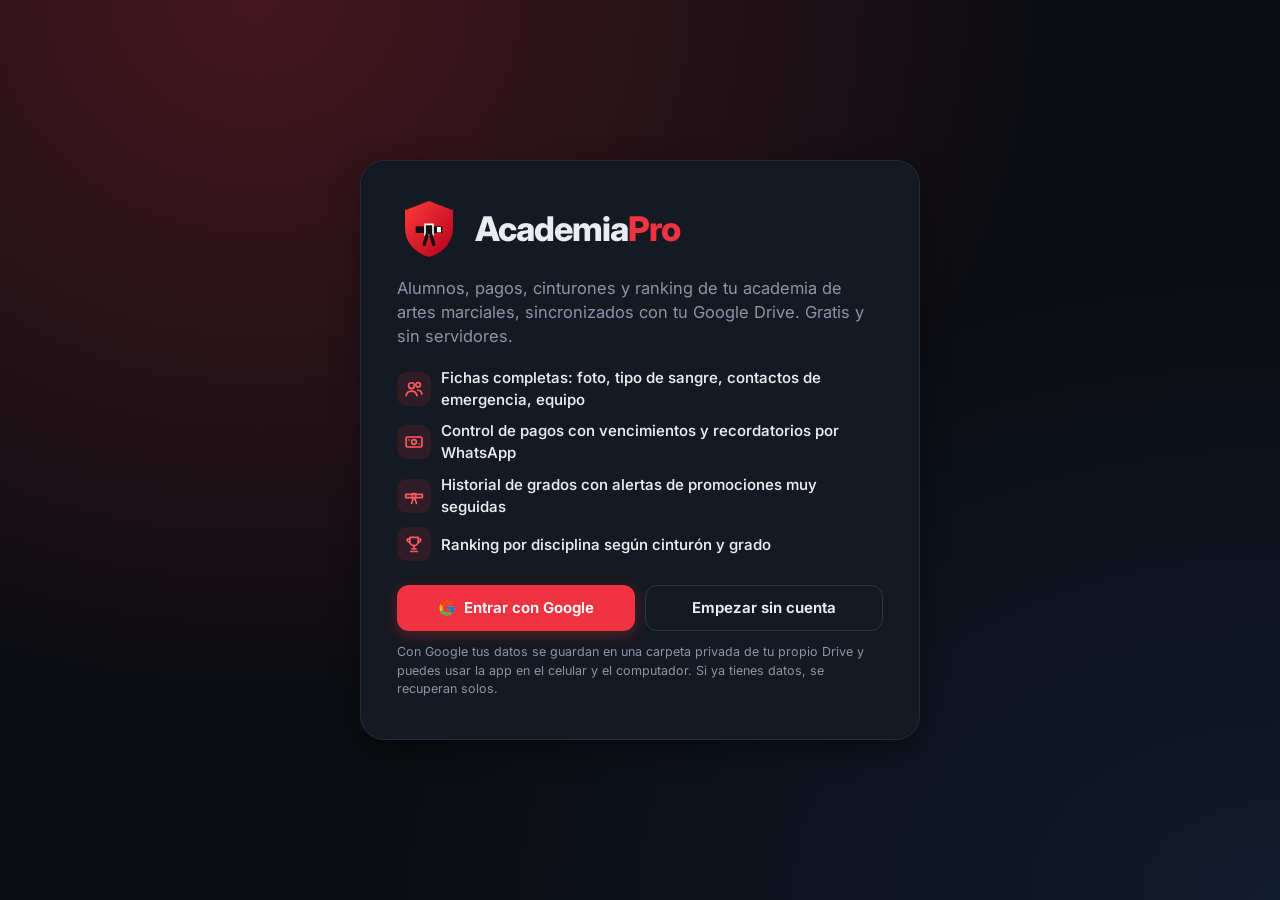
==== index.html @ 6ca46c36 "AcademiaPro: webapp de gestión para academias de MMA Alumnos, sedes, disciplinas con sistemas de gra" ====
<!doctype html>
<html lang="es" data-theme="dark">
<head>
<meta charset="utf-8">
<meta name="viewport" content="width=device-width, initial-scale=1, viewport-fit=cover">
<title>AcademiaPro · Gestión de academias de artes marciales</title>
<meta name="description" content="Alumnos, pagos, cinturones, asistencia y ranking para academias de MMA, BJJ, Muay Thai y artes marciales. Gratis, sincronizado con tu Google Drive.">
<meta name="theme-color" content="#0b0d12">
<link rel="manifest" href="manifest.webmanifest">
<link rel="icon" href="icons/icon.svg" type="image/svg+xml">
<link rel="apple-touch-icon" href="icons/icon-180.png">
<meta name="apple-mobile-web-app-capable" content="yes">
<meta name="apple-mobile-web-app-status-bar-style" content="black-translucent">
<link rel="preconnect" href="https://fonts.googleapis.com">
<link rel="preconnect" href="https://fonts.gstatic.com" crossorigin>
<link href="https://fonts.googleapis.com/css2?family=Inter:wght@400;500;600;700;800&display=swap" rel="stylesheet">
<link rel="stylesheet" href="css/app.css?v=1">
</head>
<body>
<div class="boot"><div class="boot-spin"></div></div>
<noscript>Esta app necesita JavaScript.</noscript>
<script type="module" src="js/app.js?v=1"></script>
</body>
</html>
---- css/app.css ----
/* AcademiaPro — estilos */
:root{
  --bg:#0b0d12; --bg2:#10131a; --surface:#151922; --surface2:#1b2030; --line:#252c3b; --line2:#313a4d;
  --text:#e9ecf2; --muted:#8b95a8; --accent:#ef3340; --accent2:#ff5a5f; --accent-bg:rgba(239,51,64,.12);
  --ok:#22c55e; --ok-bg:rgba(34,197,94,.13); --warn:#f59e0b; --warn-bg:rgba(245,158,11,.14); --err:#ef4444; --err-bg:rgba(239,68,68,.14);
  --info:#3b82f6; --info-bg:rgba(59,130,246,.14);
  --r:14px; --r2:10px; --shadow:0 10px 30px rgba(0,0,0,.35); --side:248px;
  --font:"Inter",system-ui,-apple-system,"Segoe UI",Roboto,sans-serif;
  color-scheme:dark;
}
[data-theme=light]{
  --bg:#f4f5f8; --bg2:#eceef3; --surface:#ffffff; --surface2:#f6f7fa; --line:#e3e6ec; --line2:#d3d8e1;
  --text:#141821; --muted:#667085; --accent-bg:rgba(239,51,64,.09);
  --shadow:0 10px 30px rgba(20,24,33,.10);
  color-scheme:light;
}
*{box-sizing:border-box}
html{-webkit-text-size-adjust:100%}
body{margin:0;background:var(--bg);color:var(--text);font:15px/1.45 var(--font);-webkit-font-smoothing:antialiased;min-height:100vh}
a{color:inherit;text-decoration:none}
button,input,select,textarea{font:inherit;color:inherit}
button{cursor:pointer;background:none;border:0;padding:0}
h1,h2,h3,h4{margin:0;line-height:1.2;letter-spacing:-.01em}
h2{font-size:22px;font-weight:800} h3{font-size:16px;font-weight:700} h4{font-size:14px;font-weight:700}
p{margin:.4em 0}
code{font-size:12px;background:var(--surface2);padding:2px 6px;border-radius:6px}
.break{word-break:break-all}
.muted{color:var(--muted)} .small{font-size:12.5px} .block{display:block} .pre{white-space:pre-wrap}
.row{display:flex;align-items:center} .gap{gap:10px} .wrap{flex-wrap:wrap} .grow{flex:1}
.ok-t{color:var(--ok)} .warn-t{color:var(--warn)} .err-t{color:var(--err)}
.ic{width:20px;height:20px;flex:none;vertical-align:middle}
.ic.big{width:40px;height:40px;opacity:.6}
.ic.inline{width:15px;height:15px;vertical-align:-3px}
.ic.spin{animation:spin 1s linear infinite}
@keyframes spin{to{transform:rotate(360deg)}}
.only-m{display:none!important}
.dot{display:inline-block;width:9px;height:9px;border-radius:50%;margin-right:6px;flex:none;vertical-align:1px}
.dot.big{width:14px;height:14px}
.belt{display:block;flex:none;filter:drop-shadow(0 1px 1px rgba(0,0,0,.3))}

/* boot */
.boot{position:fixed;inset:0;display:grid;place-items:center}
.boot-spin{width:34px;height:34px;border:3px solid var(--line);border-top-color:var(--accent);border-radius:50%;animation:spin .8s linear infinite}

/* ---------- estructura ---------- */
.app{display:flex;min-height:100vh}
.side{position:fixed;inset:0 auto 0 0;width:var(--side);background:var(--bg2);border-right:1px solid var(--line);display:flex;flex-direction:column;padding:18px 12px;z-index:30}
.brand{display:flex;align-items:center;gap:10px;padding:4px 8px 18px}
.brand b{display:block;font-size:15px;line-height:1.2;max-width:160px;overflow:hidden;text-overflow:ellipsis;white-space:nowrap}
.nav{display:flex;flex-direction:column;gap:2px;flex:1;overflow:auto}
.nav a{display:flex;align-items:center;gap:12px;padding:10px 12px;border-radius:10px;color:var(--muted);font-weight:600;transition:.15s}
.nav a:hover{background:var(--surface);color:var(--text)}
.nav a.on{background:var(--accent-bg);color:var(--accent2)}
[data-theme=light] .nav a.on{color:var(--accent)}
.side-foot{padding-top:12px;border-top:1px solid var(--line)}
.acct{display:flex;align-items:center;gap:10px;min-width:0}
.acct img{width:34px;height:34px;border-radius:50%}
.acct div{min-width:0} .acct b,.acct span{display:block;overflow:hidden;text-overflow:ellipsis;white-space:nowrap}
.acct.big img{width:48px;height:48px} .acct.big{margin-bottom:10px}
.main-wrap{flex:1;margin-left:var(--side);min-width:0}
.top{position:sticky;top:0;z-index:20;display:flex;align-items:center;gap:12px;padding:14px 28px;background:color-mix(in srgb,var(--bg) 85%,transparent);backdrop-filter:blur(12px);border-bottom:1px solid var(--line)}
.top h1{font-size:20px;font-weight:800;flex:1}
.top-r{display:flex;align-items:center;gap:10px}
.sede-pick{display:flex;align-items:center;gap:6px;background:var(--surface);border:1px solid var(--line);border-radius:999px;padding:0 6px 0 12px;color:var(--muted)}
.sede-pick select{background:transparent;border:0;padding:8px 4px;font-weight:600;color:var(--text);max-width:170px;outline:none}
.sede-pick[hidden]{display:none}
.sync-chip{display:flex;align-items:center;gap:6px;padding:7px 12px;border-radius:999px;font-size:13px;font-weight:600;background:var(--surface);border:1px solid var(--line);color:var(--muted)}
.sync-chip .ic{width:16px;height:16px}
.sync-chip.ok{color:var(--ok)} .sync-chip.warn{color:var(--warn);border-color:color-mix(in srgb,var(--warn) 40%,transparent)} .sync-chip.err{color:var(--err)}
main{padding:24px 28px 100px;max-width:1280px;outline:none}
.bottom{display:none}
.scrim{display:none}

/* ---------- botones ---------- */
.btn{display:inline-flex;align-items:center;justify-content:center;gap:8px;padding:10px 16px;border-radius:10px;font-weight:650;font-size:14px;border:1px solid transparent;transition:.15s;white-space:nowrap;cursor:pointer;line-height:1.1}
.btn .ic{width:18px;height:18px}
.btn.primary{background:var(--accent);color:#fff;box-shadow:0 4px 14px rgba(239,51,64,.3)}
.btn.primary:hover{background:var(--accent2)}
.btn.primary.warn{background:var(--warn);box-shadow:none;color:#1a1300}
.btn.ghost{background:var(--surface);border-color:var(--line2)}
.btn.ghost:hover{border-color:var(--muted)}
.btn.ok{background:var(--ok-bg);color:var(--ok);border-color:color-mix(in srgb,var(--ok) 35%,transparent)}
.btn.danger{background:var(--err);color:#fff}
.btn.danger.ghost{background:transparent;color:var(--err);border-color:transparent}
.btn.small{padding:7px 11px;font-size:13px;border-radius:9px}
.btn.big{padding:13px 22px;font-size:15px;border-radius:12px}
.btn.block{display:flex;width:100%}
.btn.left{margin-right:auto}
.btn-link{color:var(--accent2);font-weight:600;font-size:13px}
[data-theme=light] .btn-link{color:var(--accent)}
.btn-link.danger{color:var(--err)}
.icon-btn{display:inline-grid;place-items:center;width:36px;height:36px;border-radius:10px;color:var(--muted);transition:.15s;flex:none}
.icon-btn:hover{background:var(--surface2);color:var(--text)}
.icon-btn.ok{color:var(--ok);background:var(--ok-bg)}
.icon-btn.ok:hover{background:var(--ok);color:#fff}
.icon-btn.wa{color:#25d366;background:rgba(37,211,102,.12)}
.icon-btn.ghost-sp{visibility:hidden}
.paycheck{width:38px;height:38px;border-radius:50%;border:2px solid var(--line2);display:grid;place-items:center;color:var(--line2);transition:.15s;flex:none}
.paycheck:hover{border-color:var(--ok);color:var(--ok)}
.paycheck.on{background:var(--ok);border-color:var(--ok);color:#fff}
.fab{position:fixed;right:24px;bottom:24px;width:56px;height:56px;border-radius:18px;background:var(--accent);color:#fff;display:grid;place-items:center;box-shadow:0 10px 26px rgba(239,51,64,.45);z-index:25}
.fab .ic{width:26px;height:26px}

/* ---------- tarjetas y listas ---------- */
.card{background:var(--surface);border:1px solid var(--line);border-radius:var(--r);padding:18px;margin-bottom:16px}
.card.flush{padding:6px}
.card-h{display:flex;align-items:center;justify-content:space-between;gap:10px;margin-bottom:12px}
.card-h h3{display:flex;align-items:center;gap:8px}
.card-h h3 .ic{color:var(--accent2)}
.warn-card{border-color:color-mix(in srgb,var(--warn) 40%,var(--line))}
.warn-card .card-h h3 .ic{color:var(--warn)}
.count-b{font-size:12px;background:var(--surface2);border:1px solid var(--line);padding:1px 8px;border-radius:999px;color:var(--muted);font-weight:700}
.grid2{display:grid;grid-template-columns:repeat(2,minmax(0,1fr));gap:16px;align-items:start}
.grid2 .card{margin:0}
.list{display:flex;flex-direction:column}
.li{display:flex;align-items:center;gap:12px;padding:10px;border-radius:10px;transition:.12s;text-align:left;width:100%;cursor:pointer}
.li:hover{background:var(--surface2)}
.li + .li{border-top:1px solid var(--line)}
.li:hover + .li,.li:hover{border-top-color:transparent}
.li-link{display:flex;align-items:center;gap:12px;flex:1;min-width:0}
.li-main{flex:1;min-width:0;display:flex;flex-direction:column;gap:2px}
.li-main b{font-weight:650;overflow:hidden;text-overflow:ellipsis;white-space:nowrap}
.li-main .muted{overflow:hidden;text-overflow:ellipsis;white-space:nowrap}
.li-act{display:flex;align-items:center;gap:6px}
.li-ic{width:36px;height:36px;border-radius:10px;background:var(--surface2);display:grid;place-items:center;color:var(--muted);flex:none}
.li-belts{display:flex;gap:6px;flex-wrap:wrap;max-width:260px}
.amount{font-variant-numeric:tabular-nums}
.grp{display:flex;align-items:center;gap:8px;margin:16px 4px 6px;font-size:12px;text-transform:uppercase;letter-spacing:.06em;color:var(--muted)}
.grp span{background:var(--surface2);border-radius:999px;padding:0 8px}
.grp.err{color:var(--err)} .grp.warn{color:var(--warn)} .grp.ok{color:var(--ok)}
.empty{text-align:center;padding:34px 16px;color:var(--muted)}
.empty h3{color:var(--text);margin:10px 0 4px}
.empty .btn{margin-top:12px}
.tag{display:inline-flex;align-items:center;gap:5px;font-size:12px;font-weight:600;padding:4px 9px;border-radius:999px;background:var(--surface2);border:1px solid var(--line);color:var(--muted)}
.tag .ic{width:14px;height:14px}
.tag.blood,.blood{color:#ff6b6b}
.blood{display:inline-flex;align-items:center;gap:3px;font-weight:700;font-size:12.5px}
.blood .ic{width:14px;height:14px}
.pill{display:inline-flex;align-items:center;font-size:12px;font-weight:700;padding:3px 9px;border-radius:999px;white-space:nowrap}
.pill.aldia{background:var(--ok-bg);color:var(--ok)}
.pill.pronto{background:var(--warn-bg);color:var(--warn)}
.pill.vencido{background:var(--err-bg);color:var(--err)}
.pill.beca,.pill.clase{background:var(--info-bg);color:var(--info)}
.pill.inactivo,.pill.congelado{background:var(--surface2);color:var(--muted)}

/* KPIs */
.kpis{display:grid;grid-template-columns:repeat(4,minmax(0,1fr));gap:14px;margin-bottom:16px}
.kpis.three{grid-template-columns:repeat(3,minmax(0,1fr))}
.kpi{display:flex;align-items:center;gap:14px;background:var(--surface);border:1px solid var(--line);border-radius:var(--r);padding:16px;transition:.15s;min-width:0}
a.kpi:hover{border-color:var(--line2);transform:translateY(-1px)}
.kpi b{display:block;font-size:22px;font-weight:800;letter-spacing:-.02em;white-space:nowrap;overflow:hidden;text-overflow:ellipsis}
.kpi span{font-size:12.5px;color:var(--muted)}
.kpi div{min-width:0}
.kpi-ic{width:44px;height:44px;border-radius:12px;display:grid;place-items:center;flex:none}
.kpi-ic.c1{background:var(--info-bg);color:var(--info)} .kpi-ic.c2{background:var(--ok-bg);color:var(--ok)}
.kpi-ic.c3{background:var(--err-bg);color:var(--err)} .kpi-ic.c4{background:var(--warn-bg);color:var(--warn)}

/* gráficos */
.bars{display:flex;align-items:flex-end;gap:10px;height:190px;padding-top:18px}
.bar-col{flex:1;display:flex;flex-direction:column;align-items:center;justify-content:flex-end;height:100%;gap:6px;min-width:0}
.bar{width:100%;max-width:46px;border-radius:8px 8px 3px 3px;background:linear-gradient(180deg,var(--accent2),var(--accent));min-height:3px;transition:height .5s}
.bar-v{font-size:10.5px;color:var(--muted);white-space:nowrap;overflow:hidden;max-width:100%}
.bar-l{font-size:12px;color:var(--muted)}
.dist{margin-bottom:12px}
.dist-h{display:flex;justify-content:space-between;font-weight:600;font-size:13.5px;margin-bottom:6px}
.dist-bar{display:flex;height:14px;border-radius:7px;overflow:hidden;gap:2px;background:var(--surface2)}
.dist-bar span{min-width:6px}
.dist-bar .none{flex:1}
.opps{display:grid;grid-template-columns:repeat(2,1fr);gap:10px}
.opp{background:var(--surface2);border:1px solid var(--line);border-radius:12px;padding:12px;transition:.15s}
.opp:hover{border-color:var(--accent)}
.opp b{display:block;font-size:22px;font-weight:800}
.opp span{font-size:12.5px;color:var(--muted)}
.hero{padding:34px}
.hero .row{margin-top:18px}

/* filtros */
.toolbar{display:flex;gap:10px;align-items:center;margin-bottom:12px}
.search{flex:1;display:flex;align-items:center;gap:8px;background:var(--surface);border:1px solid var(--line);border-radius:12px;padding:0 12px;color:var(--muted);min-width:0}
.card .search{background:var(--surface2)}
.search input{flex:1;background:none;border:0;padding:11px 0;outline:none;color:var(--text);min-width:0}
.search:focus-within{border-color:var(--accent)}
.filters{display:flex;flex-wrap:wrap;gap:8px;align-items:center;margin-bottom:12px}
.filters select,.att-bar select,.month-nav input{background:var(--surface);border:1px solid var(--line);border-radius:10px;padding:8px 10px;font-size:13.5px;font-weight:600;outline:none}
.count{margin:0 0 10px}
.seg{display:inline-flex;background:var(--surface);border:1px solid var(--line);border-radius:11px;padding:3px;gap:2px;flex-wrap:wrap}
.seg label{position:relative}
.seg input{position:absolute;opacity:0;pointer-events:none}
.seg span{display:inline-flex;align-items:center;gap:6px;padding:7px 12px;border-radius:8px;font-weight:600;font-size:13.5px;color:var(--muted);cursor:pointer}
.seg.small span{padding:6px 10px;font-size:13px}
.seg span i{font-style:normal;font-size:11px;opacity:.7}
.seg input:checked + span{background:var(--surface2);color:var(--text);box-shadow:0 1px 3px rgba(0,0,0,.2)}
.seg.icons span{padding:6px 8px}
.seg.icons .ic{width:17px;height:17px}
.chips{display:flex;flex-wrap:wrap;gap:6px}
.chip{position:relative;--dc:var(--accent)}
.chip input{position:absolute;opacity:0;pointer-events:none}
.chip span{display:inline-flex;align-items:center;gap:6px;padding:7px 13px;border-radius:999px;border:1px solid var(--line2);font-weight:600;font-size:13.5px;cursor:pointer;color:var(--muted);transition:.12s;background:var(--surface)}
.chip span i{font-style:normal;font-size:11.5px;opacity:.75}
.chip input:checked + span,.chip.on span{border-color:var(--dc);color:var(--text);background:color-mix(in srgb,var(--dc) 18%,var(--surface))}
.chip input:focus-visible + span{outline:2px solid var(--dc);outline-offset:2px}
.tabs{display:flex;gap:4px;margin-bottom:12px;overflow-x:auto;scrollbar-width:none}
.tab{display:flex;align-items:center;gap:7px;padding:9px 14px;border-radius:10px;font-weight:650;color:var(--muted);white-space:nowrap}
.tab .ic{width:17px;height:17px}
.tab.on{background:var(--surface);color:var(--text);box-shadow:inset 0 -2px 0 var(--accent)}
.month-nav{display:flex;align-items:center;gap:8px;margin-bottom:12px}
.month-nav b{min-width:120px;text-align:center;text-transform:capitalize}
.methods{display:flex;flex-wrap:wrap;gap:6px;margin-bottom:10px}

/* alumnos */
.st-grid{display:grid;grid-template-columns:repeat(auto-fill,minmax(200px,1fr));gap:14px}
.st-card{position:relative;display:flex;flex-direction:column;align-items:center;text-align:center;gap:6px;background:var(--surface);border:1px solid var(--line);border-radius:var(--r);padding:20px 14px 14px;transition:.15s}
.st-card:hover{border-color:var(--line2);transform:translateY(-2px);box-shadow:var(--shadow)}
.st-name{font-weight:700;font-size:15px;margin-top:4px;line-height:1.25}
.st-belts{display:flex;flex-direction:column;gap:5px;align-items:center;min-height:16px;margin:4px 0}
.st-foot{display:flex;gap:8px;align-items:center;justify-content:center;flex-wrap:wrap;margin-top:auto}
.st-pay{position:absolute;top:10px;right:10px}
.mini-belt{display:inline-flex;align-items:center}
.avatar{--s:40px;width:var(--s);height:var(--s);border-radius:50%;flex:none;display:grid;place-items:center;overflow:hidden;background:var(--c);color:#fff;font-weight:800;font-size:calc(var(--s)*.38);box-shadow:0 0 0 2px var(--surface),0 0 0 3px var(--line2)}
.avatar img{width:100%;height:100%;object-fit:cover}

/* perfil */
.back{display:inline-flex;align-items:center;gap:4px;color:var(--muted);font-weight:600;margin-bottom:12px}
.back:hover{color:var(--text)}
.profile{display:flex;gap:22px;align-items:center;flex-wrap:wrap;background:linear-gradient(135deg,color-mix(in srgb,var(--accent) 14%,var(--surface)),var(--surface) 55%)}
.pf-photo .avatar{box-shadow:0 0 0 4px var(--surface),0 0 0 6px var(--accent)}
.pf-main{flex:1;min-width:220px}
.pf-main h2{font-size:26px}
.pf-tags{display:flex;flex-wrap:wrap;gap:6px;margin:10px 0}
.pf-belts{display:flex;gap:14px;flex-wrap:wrap}
.pf-belt{display:flex;flex-direction:column;gap:4px}
.pf-belt small{color:var(--muted);font-size:11.5px}
.pf-act{display:flex;gap:8px;flex-wrap:wrap}
.disc-block + .disc-block{margin-top:22px;padding-top:22px;border-top:1px solid var(--line)}
.disc-h{display:flex;align-items:center;gap:6px;margin-bottom:14px}
.disc-h b{flex:1;font-size:16px}
.cur-rank{display:flex;gap:18px;align-items:center;flex-wrap:wrap;margin-bottom:14px}
.cur-txt{display:flex;flex-direction:column;gap:3px}
.cur-txt b{font-size:17px}
.next{background:var(--surface2);border:1px solid var(--line);border-radius:12px;padding:12px 14px;margin-bottom:14px}
.next.ready{border-color:color-mix(in srgb,var(--ok) 50%,transparent);background:var(--ok-bg)}
.next-h{display:flex;justify-content:space-between;gap:10px;flex-wrap:wrap;margin-bottom:8px}
.next.ready .next-h .small{color:var(--ok);font-weight:700}
.progress{height:8px;border-radius:4px;background:var(--line);overflow:hidden;margin-bottom:6px}
.progress span{display:block;height:100%;background:linear-gradient(90deg,var(--warn),var(--ok));border-radius:4px}
.progress.thin{height:4px;margin:5px 0 0;max-width:220px}
.timeline{list-style:none;margin:0;padding:0 0 0 8px;border-left:2px solid var(--line)}
.timeline li{position:relative;display:flex;align-items:center;gap:12px;padding:8px 0 8px 16px}
.timeline li::before{content:"";position:absolute;left:-7px;top:50%;width:12px;height:12px;margin-top:-6px;border-radius:50%;background:var(--surface);border:2px solid var(--line2)}
.timeline li:first-child::before{background:var(--accent);border-color:var(--accent)}
.timeline li.fast::before{background:var(--warn);border-color:var(--warn)}
.timeline li > div{flex:1}
.tl-belt{width:64px;flex:none}
.pay-status{display:flex;justify-content:space-between;align-items:center;gap:10px;flex-wrap:wrap;padding:14px;border-radius:12px;background:var(--surface2);margin-bottom:6px}
.pay-status > div:first-child{display:flex;flex-direction:column;gap:4px;align-items:flex-start}
.pay-status.vencido{background:var(--err-bg)} .pay-status.pronto{background:var(--warn-bg)} .pay-status.aldia{background:var(--ok-bg)}
.gear-grid{display:grid;grid-template-columns:repeat(auto-fill,minmax(150px,1fr));gap:10px}
.gear-it{display:flex;flex-direction:column;gap:3px;padding:14px;border-radius:12px;border:1px solid var(--line);background:var(--surface2)}
.gear-it.has .ic{color:var(--ok)} .gear-it.no .ic{color:var(--err)} .gear-it.no{opacity:.85}
.info-grid{display:grid;grid-template-columns:repeat(2,minmax(0,1fr));gap:14px}
.card-in{background:var(--surface2);border:1px solid var(--line);border-radius:12px;padding:14px}
.card-in.wide{grid-column:1/-1}
.card-in h4{display:flex;align-items:center;gap:7px;margin-bottom:10px}
.card-in h4 .ic{width:17px;height:17px;color:var(--accent2)}
.card-in.emerg h4 .ic{color:var(--warn)}
.kv{display:flex;gap:10px;padding:5px 0;font-size:14px}
.kv .k{color:var(--muted);min-width:110px}
.kv .v{font-weight:600;word-break:break-word}
.blood-big{display:flex;align-items:center;gap:10px;margin-bottom:8px;color:#ff6b6b}
.blood-big .ic{width:30px;height:30px}
.blood-big span{font-size:30px;font-weight:800}
.blood-big small{color:var(--muted);font-size:12px}

/* pagos */
.pay-li{flex-wrap:nowrap}
.pay-li .pill{flex:none}

/* ranking */
.podium{background:radial-gradient(ellipse at top,color-mix(in srgb,var(--accent) 20%,var(--surface)),var(--surface) 70%);overflow:hidden}
.pod-title{display:flex;align-items:center;gap:8px;justify-content:center;margin-bottom:8px}
.pod-title .ic{color:#f5c542}
.pod-wrap{display:grid;grid-template-columns:1fr 1.15fr 1fr;align-items:end;gap:14px;max-width:640px;margin:0 auto}
.pod{display:flex;flex-direction:column;align-items:center;text-align:center;gap:6px;position:relative;padding-top:14px}
.pod b{font-size:14.5px;line-height:1.2}
.pod-medal{position:absolute;top:0;left:50%;transform:translateX(18px);z-index:2;width:28px;height:28px;border-radius:50%;display:grid;place-items:center;font-weight:800;font-size:14px;color:#1a1300;box-shadow:0 2px 6px rgba(0,0,0,.4)}
.p1 .pod-medal{background:linear-gradient(135deg,#ffe27a,#d4a017);transform:translateX(30px)}
.p2 .pod-medal{background:linear-gradient(135deg,#f1f3f6,#a7adb7)}
.p3 .pod-medal{background:linear-gradient(135deg,#f0b07a,#b26a2f)}
.p1 .avatar{box-shadow:0 0 0 4px var(--surface),0 0 0 7px #d4a017}
.pod-base{width:100%;border-radius:10px 10px 0 0;margin-top:8px;background:linear-gradient(180deg,var(--surface2),transparent);border:1px solid var(--line);border-bottom:0}
.p1 .pod-base{height:70px} .p2 .pod-base{height:48px} .p3 .pod-base{height:34px}
.pod.empty{visibility:hidden}
.rk-head{display:flex;align-items:center;gap:10px;padding:14px 12px 6px;font-weight:700;font-size:13px;text-transform:uppercase;letter-spacing:.05em}
.rk-chip{width:28px;height:10px;border-radius:3px;background:var(--bc);box-shadow:inset 0 0 0 1px rgba(128,128,128,.4)}
.rk-row{display:flex;align-items:center;gap:12px;padding:9px 12px;border-radius:10px}
.rk-row:hover{background:var(--surface2)}
.rk-pos{width:30px;text-align:center;font-weight:800;color:var(--muted);font-variant-numeric:tabular-nums}
.rk-pos.rk-top{color:#f5c542}
.rk-belt{flex:none}

/* asistencia */
.att-bar{display:flex;gap:10px;flex-wrap:wrap;align-items:center;margin-bottom:14px}
.att-bar .month-nav{margin:0}
.att-count{margin-left:auto;display:flex;align-items:baseline;gap:6px}
.att-count b{font-size:26px;font-weight:800;color:var(--ok)}
.att-grid{display:grid;grid-template-columns:repeat(auto-fill,minmax(130px,1fr));gap:10px}
.att{position:relative;display:flex;flex-direction:column;align-items:center;gap:6px;padding:14px 8px;border-radius:14px;border:2px solid var(--line);background:var(--surface2);transition:.12s;text-align:center}
.att b{font-size:13px;line-height:1.2}
.att.on{border-color:var(--ok);background:var(--ok-bg)}
.att-check{position:absolute;top:8px;right:8px;width:22px;height:22px;border-radius:50%;border:2px solid var(--line2);display:grid;place-items:center;color:transparent}
.att-check .ic{width:14px;height:14px}
.att.on .att-check{background:var(--ok);border-color:var(--ok);color:#fff}
.att:active{transform:scale(.97)}

/* academia */
.acad-h{display:flex;justify-content:space-between;align-items:center;gap:10px;flex-wrap:wrap}
.cards-grid{display:grid;grid-template-columns:repeat(auto-fill,minmax(250px,1fr));gap:12px}
.mini-card{display:flex;flex-direction:column;gap:5px;text-align:left;padding:14px;border-radius:12px;border:1px solid var(--line);background:var(--surface2);transition:.15s}
.mini-card:hover{border-color:var(--accent)}
.mini-tags{display:flex;flex-wrap:wrap;gap:5px;margin-top:4px}
.sched{margin:4px 0 0;font:inherit;font-size:12px;white-space:pre-wrap}
.belt-strip{display:flex;gap:3px}
.preset-grid{display:grid;grid-template-columns:repeat(2,1fr);gap:8px}
.preset{padding:14px;border-radius:12px;border:1px solid var(--line);background:var(--surface2);text-align:left;transition:.12s}
.preset:hover{border-color:var(--accent)}
.preset.custom{border-style:dashed}
.tbl{width:100%;border-collapse:collapse;font-size:13px;margin-bottom:10px}
.tbl th{text-align:left;color:var(--muted);font-weight:600;padding:6px 4px;border-bottom:1px solid var(--line)}
.tbl td{padding:6px 4px;border-bottom:1px solid var(--line)}
.tbl td:first-child{display:flex;align-items:center;gap:8px}
.tpl{width:100%;background:var(--surface2);border:1px solid var(--line);border-radius:10px;padding:10px;resize:vertical;outline:none}

/* ---------- modales y formularios ---------- */
.modal-back{position:fixed;inset:0;background:rgba(5,7,10,.6);backdrop-filter:blur(4px);display:flex;align-items:center;justify-content:center;padding:20px;z-index:100;opacity:0;transition:opacity .2s}
.modal-back.in{opacity:1}
.modal{background:var(--surface);border:1px solid var(--line);border-radius:18px;width:100%;max-width:520px;max-height:calc(100vh - 40px);display:flex;flex-direction:column;box-shadow:0 30px 80px rgba(0,0,0,.5);transform:translateY(14px) scale(.98);transition:transform .2s}
.modal.wide{max-width:760px}
.modal-back.in .modal{transform:none}
.modal-h{display:flex;align-items:center;justify-content:space-between;padding:16px 18px 10px}
.modal-h h2{font-size:18px}
.modal-b{padding:6px 18px 16px;overflow:auto;flex:1}
.modal-f{display:flex;gap:8px;justify-content:flex-end;padding:12px 18px;border-top:1px solid var(--line);flex-wrap:wrap}
.form{display:flex;flex-wrap:wrap;gap:12px 12px}
.field{display:flex;flex-direction:column;gap:5px;flex:1 1 100%;min-width:0}
.field.half{flex:1 1 calc(50% - 6px)} .field.third{flex:1 1 calc(33% - 8px)}
.lbl{font-size:12.5px;font-weight:600;color:var(--muted)}
.req{color:var(--accent)}
.hint{color:var(--muted);font-size:11.5px}
.field input,.field select,.field textarea,.rank-init select,.rank-init input,.gear-size,.ranks-edit input{width:100%;background:var(--surface2);border:1px solid var(--line2);border-radius:10px;padding:10px 12px;outline:none;transition:.12s}
.field input:focus,.field select:focus,.field textarea:focus{border-color:var(--accent);box-shadow:0 0 0 3px var(--accent-bg)}
.field input.bad{border-color:var(--err)}
.field input[type=color]{padding:3px;height:42px}
.field textarea{resize:vertical}
.field select:disabled{opacity:.5}
.check{display:flex;align-items:center;gap:9px;cursor:pointer;font-weight:550}
.check input{width:18px;height:18px;accent-color:var(--accent)}
.check.half{flex:1 1 calc(50% - 6px)}
.form-sec{flex:1 1 100%;display:flex;align-items:center;gap:8px;font-weight:700;font-size:13px;text-transform:uppercase;letter-spacing:.05em;color:var(--muted);margin-top:10px;padding-top:12px;border-top:1px solid var(--line)}
.form-sec .ic{width:16px;height:16px;color:var(--accent2)}
.photo-pick{flex:1 1 100%;display:flex;align-items:center;gap:16px}
.photo-btn{position:relative;width:96px;height:96px;border-radius:50%;background:var(--surface2);border:2px dashed var(--line2);display:grid;place-items:center;overflow:visible;flex:none}
.photo-btn img{width:100%;height:100%;object-fit:cover;border-radius:50%}
.photo-badge{position:absolute;right:-2px;bottom:-2px;width:30px;height:30px;border-radius:50%;background:var(--accent);color:#fff;display:grid;place-items:center;border:3px solid var(--surface)}
.photo-badge .ic{width:15px;height:15px}
.photo-txt{display:flex;flex-direction:column;gap:3px;align-items:flex-start}
.gear{flex:1 1 100%;display:grid;grid-template-columns:repeat(2,minmax(0,1fr));gap:8px 16px}
.gear-row{display:flex;align-items:center;gap:8px;min-height:38px}
.gear-row .check{flex:1}
.gear-size{max-width:90px;padding:7px 9px!important}
.ranks-init{flex:1 1 100%;display:flex;flex-direction:column;gap:8px}
.ranks-init:empty{display:none}
.rank-init{display:grid;grid-template-columns:auto minmax(80px,1fr) 1fr 1fr 1fr;gap:8px;align-items:center;background:var(--surface2);padding:8px 10px;border-radius:10px}
.rank-init .dot{margin:0}
.rank-init select,.rank-init input{padding:7px 8px;background:var(--surface)}
.pay-head{flex:1 1 100%;display:flex;align-items:center;gap:12px;padding:10px;border-radius:12px;background:var(--surface2)}
.pay-head div{display:flex;flex-direction:column}
.period{flex:1 1 100%;display:flex;gap:12px;flex-wrap:wrap;padding:12px;border-radius:12px;border:1px dashed var(--line2)}
.period[hidden]{display:none}
.belt-preview{flex:1 1 100%;display:flex;justify-content:center;padding:14px;background:var(--surface2);border-radius:12px}
[data-warn]{flex:1 1 100%;display:flex;flex-direction:column;gap:8px}
[data-warn]:empty{display:none}
.alert{display:flex;gap:10px;align-items:flex-start;padding:10px 12px;border-radius:10px;font-size:13.5px;font-weight:550}
.alert .ic{width:18px;height:18px;margin-top:1px}
.alert.warn{background:var(--warn-bg);color:var(--warn)}
.alert.error{background:var(--err-bg);color:var(--err)}
.alert.info{background:var(--info-bg);color:var(--info)}
.ranks-edit{flex:1 1 100%;display:flex;flex-direction:column;gap:6px}
.re-head,.re-row{display:grid;grid-template-columns:minmax(110px,2fr) 48px 64px 72px 80px 70px;gap:6px;align-items:center}
.re-head{font-size:11.5px;color:var(--muted);font-weight:600;padding:0 2px}
.re-row input{padding:7px 8px!important}
.re-row input[type=color]{padding:2px!important;height:34px}
.re-act{display:flex}
.re-act .icon-btn{width:30px;height:30px;font-size:11px}
.ranks-edit .btn{align-self:flex-start;margin-top:4px}

/* avisos */
.toasts{position:fixed;left:50%;bottom:24px;transform:translateX(-50%);display:flex;flex-direction:column;gap:8px;z-index:200;align-items:center;pointer-events:none;width:max-content;max-width:calc(100vw - 32px)}
.toast{display:flex;align-items:center;gap:10px;background:#1d2230;color:#fff;border:1px solid #2d3446;padding:11px 16px;border-radius:12px;box-shadow:var(--shadow);font-weight:600;font-size:14px;pointer-events:auto;opacity:0;transform:translateY(10px);transition:.25s}
.toast.in{opacity:1;transform:none}
.toast .ic{color:var(--ok)} .toast.error .ic{color:var(--err)} .toast.warn .ic{color:var(--warn)}
.toast .btn-link{color:#ff8a8e;margin-left:6px}

/* bienvenida */
.welcome{min-height:100vh;display:grid;place-items:center;padding:24px;background:radial-gradient(ellipse at 20% 0%,rgba(239,51,64,.25),transparent 55%),radial-gradient(ellipse at 100% 100%,rgba(59,130,246,.12),transparent 50%),var(--bg)}
.w-card{max-width:560px;width:100%;background:var(--surface);border:1px solid var(--line);border-radius:24px;padding:36px;box-shadow:var(--shadow)}
.w-brand{display:flex;align-items:center;gap:14px;margin-bottom:16px}
.w-brand h1{font-size:34px;font-weight:800;letter-spacing:-.03em}
.w-brand h1 span{color:var(--accent)}
.lead{font-size:16.5px;color:var(--muted);margin-bottom:18px}
.w-feats{list-style:none;padding:0;margin:0 0 24px;display:flex;flex-direction:column;gap:10px}
.w-feats li{display:flex;gap:10px;align-items:center;font-weight:550}
.w-feats .ic{color:var(--accent2);background:var(--accent-bg);padding:7px;width:34px;height:34px;border-radius:10px}
.w-actions{display:flex;gap:10px;flex-wrap:wrap;margin-bottom:12px}
.w-actions .btn{flex:1}

/* ---------- móvil ---------- */
@media (max-width:1100px){
  .kpis{grid-template-columns:repeat(2,minmax(0,1fr))}
}
@media (max-width:900px){
  .grid2{grid-template-columns:minmax(0,1fr)}
  .info-grid{grid-template-columns:minmax(0,1fr)}
}
@media (max-width:760px){
  :root{--side:280px}
  .only-m{display:inline-grid!important}
  .hide-s{display:none!important}
  .side{transform:translateX(-100%);transition:transform .25s;box-shadow:var(--shadow)}
  body.drawer .side{transform:none}
  body.drawer .scrim{display:block;position:fixed;inset:0;background:rgba(0,0,0,.5);z-index:29}
  .main-wrap{margin-left:0}
  .top{padding:10px 14px;gap:8px}
  .top h1{font-size:18px}
  .sync-chip span{display:none}
  .sync-chip{padding:8px}
  .sede-pick{padding-left:8px}
  .sede-pick > .ic{display:none}
  .sede-pick select{max-width:118px;font-size:13px}
  main{padding:14px 14px calc(96px + env(safe-area-inset-bottom))}
  .bottom{display:flex;position:fixed;left:0;right:0;bottom:0;z-index:28;background:color-mix(in srgb,var(--bg2) 92%,transparent);backdrop-filter:blur(14px);border-top:1px solid var(--line);padding:6px 6px calc(6px + env(safe-area-inset-bottom))}
  .bottom a{flex:1;display:flex;flex-direction:column;align-items:center;gap:3px;padding:6px 0;font-size:11px;font-weight:600;color:var(--muted);border-radius:10px}
  .bottom a.on{color:var(--accent2)}
  .fab{bottom:calc(84px + env(safe-area-inset-bottom));right:16px}
  .kpis,.kpis.three{grid-template-columns:repeat(2,minmax(0,1fr));gap:10px}
  .kpi{padding:12px;gap:10px}
  .kpi-ic{width:36px;height:36px}
  .kpi b{font-size:18px}
  .card{padding:14px}
  .st-grid{grid-template-columns:repeat(2,minmax(0,1fr));gap:10px}
  .st-card{padding:16px 8px 12px}
  .st-card .avatar{--s:60px!important}
  .profile{gap:14px;justify-content:center;text-align:center}
  .pf-main{min-width:100%}
  .pf-tags,.pf-belts,.pf-act{justify-content:center}
  .pod-wrap{gap:6px}
  .pod b{font-size:12.5px}
  .p1 .avatar{--s:84px!important} .p2 .avatar,.p3 .avatar{--s:64px!important}
  .pod .belt{width:90px;height:16px}
  .rk-belt .belt{width:76px;height:13px}
  .modal-back{padding:0;align-items:flex-end}
  .modal{max-width:none!important;border-radius:20px 20px 0 0;max-height:94vh}
  .field.half,.check.half{flex:1 1 100%}
  .field.third{flex:1 1 calc(50% - 6px)}
  .gear{grid-template-columns:minmax(0,1fr)}
  .rank-init{grid-template-columns:auto 1fr 1fr;}
  .rank-init input{grid-column:2/4}
  .re-head{display:none}
  .re-row{grid-template-columns:1fr 44px 56px 56px;padding:8px;border-radius:10px;background:var(--surface2)}
  .re-row input[data-f=n]{grid-column:1/-1}
  .re-row input[data-f=mg]{grid-column:1/2}
  .re-act{grid-column:2/-1;justify-content:flex-end}
  .pay-li{flex-wrap:wrap}
  .pay-li .li-link{flex:1 1 100%}
  .pay-li .pill{margin-left:52px}
  .pay-li .li-act{margin-left:auto}
  .att-grid{grid-template-columns:repeat(3,minmax(0,1fr))}
  .att .avatar{--s:44px!important}
  .preset-grid{grid-template-columns:1fr}
  .w-card{padding:24px}
  .toolbar .btn span{display:none}
  .filters{gap:6px}
  .filters select{flex:1;min-width:0}
}
@media (max-width:400px){
  .att-grid{grid-template-columns:repeat(2,minmax(0,1fr))}
}
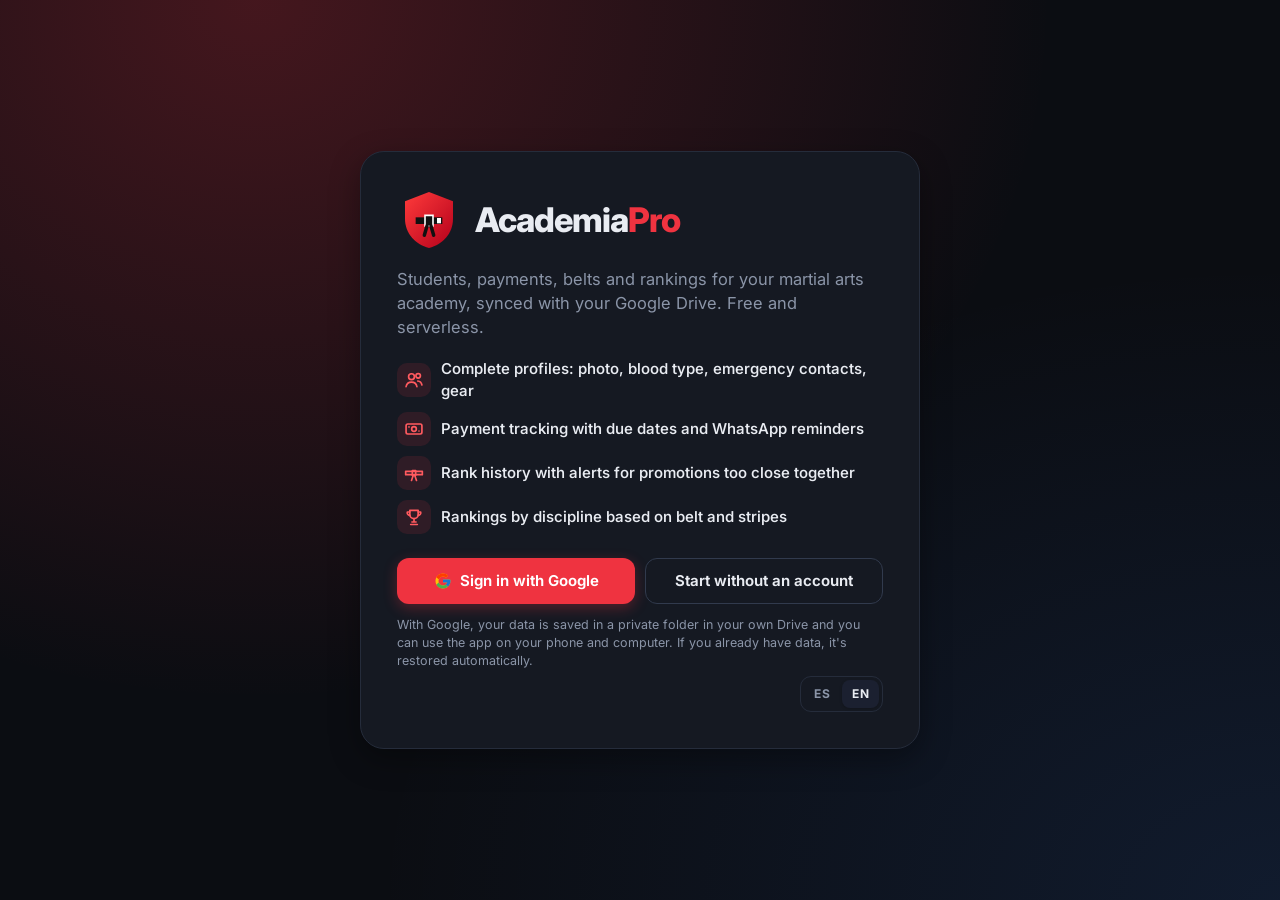
==== commit a8fc5935: "Add Training section with learning paths and routine builder Learning paths for BJJ, Muay Thai, wres" ====
--- a/index.html
+++ b/index.html
@@ -15,6 +15,7 @@
 <link rel="preconnect" href="https://fonts.gstatic.com" crossorigin>
 <link href="https://fonts.googleapis.com/css2?family=Inter:wght@400;500;600;700;800&display=swap" rel="stylesheet">
 <link rel="stylesheet" href="css/app.css?v=1">
+<link rel="stylesheet" href="css/entreno.css?v=1">
 </head>
 <body>
 <div class="boot"><div class="boot-spin"></div></div>
--- a/css/app.css
+++ b/css/app.css
@@ -484,3 +484,10 @@
 @media (max-width:400px){
   .att-grid{grid-template-columns:repeat(2,minmax(0,1fr))}
 }
+
+/* ---------- i18n: selector de idioma (app.js) ---------- */
+.lang-sw{margin-top:10px}
+.lang-sw button{border:0;background:none;padding:5px 10px;border-radius:8px;font:inherit;font-weight:700;font-size:12px;letter-spacing:.04em;color:var(--muted);cursor:pointer}
+.lang-sw button.on{background:var(--surface2);color:var(--text);box-shadow:0 1px 3px rgba(0,0,0,.2)}
+.w-lang{display:flex;justify-content:flex-end;margin-top:6px}
+.w-lang .lang-sw{margin-top:0}
--- a/css/entreno.css
+++ b/css/entreno.css
@@ -0,0 +1,159 @@
+/* Entrenamiento: rutinas y caminos de aprendizaje */
+.en-note{margin:0 0 12px}
+.en-ring{flex:none;transform:rotate(-90deg)}
+.en-ring circle{fill:none;stroke-width:4.5}
+.en-ring .bg{stroke:var(--line)}
+.en-ring .fg{stroke-linecap:round;transition:stroke-dashoffset .5s}
+.en-ring text{transform:rotate(90deg);transform-origin:center;fill:var(--text);font:700 12px var(--font)}
+.lvl{display:inline-block;font-size:11px;font-weight:700;padding:2px 8px;border-radius:99px;background:var(--surface2);vertical-align:1px;white-space:nowrap}
+.lvl.basico{color:var(--ok)} .lvl.intermedio{color:var(--warn)} .lvl.avanzado{color:var(--err)}
+.pill.info{background:var(--info-bg);color:var(--info)}
+.en-tag{display:inline-flex;align-items:center;font-size:11px;font-weight:700;padding:2px 8px;border-radius:99px;color:var(--c);background:color-mix(in srgb,var(--c) 14%,transparent)}
+
+.en-chk{display:inline-flex;align-items:center;gap:9px;cursor:pointer;user-select:none;font-size:13px;font-weight:600;color:var(--muted)}
+.en-chk.row{display:flex;padding:12px 14px;background:var(--surface);border:1px solid var(--line);border-radius:12px;margin-bottom:8px;font-size:14px;font-weight:500;color:var(--text)}
+.en-chk input,.en-bchk input{position:absolute;opacity:0;pointer-events:none}
+.en-chk .box,.en-bchk .box{flex:none;width:22px;height:22px;border-radius:7px;border:2px solid var(--line2);display:grid;place-items:center;transition:.15s}
+.en-chk input:checked+.box,.en-bchk input:checked+.box{background:var(--ok);border-color:var(--ok)}
+.en-chk input:checked+.box::after,.en-bchk input:checked+.box::after{content:"";width:6px;height:11px;border:solid #06140d;border-width:0 2.5px 2.5px 0;transform:translateY(-1px) rotate(45deg)}
+.en-chk input:focus-visible+.box,.en-bchk input:focus-visible+.box{outline:2px solid var(--accent);outline-offset:2px}
+
+.en-cta{display:flex;align-items:center;gap:20px;justify-content:space-between;background:radial-gradient(600px 240px at 100% 0,var(--accent-bg),transparent 70%),var(--surface)}
+.en-cta h2{margin-bottom:6px}
+.en-cta p{max-width:620px}
+
+.en-week{display:grid;grid-template-columns:repeat(7,1fr);gap:8px}
+.en-day{display:flex;flex-direction:column;align-items:center;gap:2px;padding:10px 4px;border-radius:12px;border:1px solid var(--line);background:var(--surface2);transition:.15s}
+.en-day b{font-size:18px}
+.en-dn{font-size:11.5px;color:var(--muted);font-weight:600;text-transform:uppercase}
+.en-dots{display:flex;gap:3px;height:16px;align-items:center}
+.en-dots i{width:7px;height:7px;border-radius:50%}
+.en-dots .ic{width:16px;height:16px;color:var(--ok)}
+.en-day.rest{opacity:.55}
+.en-day.done{border-color:rgba(34,197,94,.45)}
+.en-day.hoy .en-dn{color:var(--accent2)}
+.en-day.on{border-color:var(--accent);box-shadow:0 0 0 1px var(--accent) inset;opacity:1}
+.en-weeknav{display:flex;justify-content:center;gap:6px;margin-top:10px}
+
+.en-blocks{list-style:none;margin:0;padding:0;display:flex;flex-direction:column;gap:8px}
+.en-b{display:flex;gap:12px;align-items:flex-start;padding:12px 14px;border:1px solid var(--line);border-radius:12px;background:var(--surface2)}
+.en-b>div{flex:1;min-width:0}
+.en-b p{margin:4px 0 0;font-size:13.5px;color:var(--muted)}
+.en-b.calor,.en-b.cierre{background:transparent}
+.en-b.video{border-style:dashed}
+.en-b.video a b:hover{color:var(--accent2)}
+.en-b.video .en-chk{margin-top:8px}
+.en-bchk{position:relative;cursor:pointer;padding-top:1px}
+.en-bmin{flex:none;min-width:34px;font-weight:800;font-size:15px;color:var(--accent2);padding-top:1px}
+.en-bmin.wide{min-width:70px;font-size:13px}
+.en-bmin .ic{width:18px;height:18px}
+.en-bt{display:flex;align-items:center;gap:8px;flex-wrap:wrap;margin-bottom:3px}
+.en-bt a:hover{color:var(--text)}
+.en-dose{font-size:12.5px;font-weight:600;color:var(--warn)}
+.en-actions{display:flex;align-items:center;gap:14px;flex-wrap:wrap;margin-top:14px}
+.en-done{display:flex;align-items:center;gap:12px;padding:12px 14px;border-radius:12px;background:var(--ok-bg);margin-bottom:12px}
+.en-done>.ic{color:var(--ok);width:22px;height:22px}
+.en-done div{flex:1;display:flex;flex-direction:column}
+
+.en-arts{display:grid;grid-template-columns:repeat(auto-fill,minmax(260px,1fr));gap:12px}
+.en-art{position:relative;display:flex;flex-direction:column;gap:12px;padding:16px;border-radius:14px;border:1px solid var(--line);background:linear-gradient(160deg,color-mix(in srgb,var(--c) 12%,transparent),transparent 55%),var(--surface2);transition:.15s}
+.en-art:hover{border-color:var(--c);transform:translateY(-2px)}
+.en-art-h{display:flex;align-items:center;gap:12px}
+.en-art-h div{display:flex;flex-direction:column;gap:2px}
+.en-art-h b{font-size:15.5px}
+.en-art-now{font-size:13.5px;font-weight:600}
+.en-in{position:absolute;top:12px;right:12px;display:flex;align-items:center;gap:4px;font-size:11px;font-weight:700;color:var(--c)}
+.en-in .ic{width:13px;height:13px}
+
+.en-back{margin-bottom:12px}
+.en-hero{display:flex;align-items:center;gap:20px;justify-content:space-between;padding:26px;border-radius:var(--r);border:1px solid var(--line);margin-bottom:14px;
+  background:radial-gradient(700px 300px at 100% 0,color-mix(in srgb,var(--c) 22%,transparent),transparent 65%),var(--surface)}
+.en-hero h2{font-size:clamp(24px,4vw,34px);font-weight:850;letter-spacing:-.02em;margin:6px 0}
+.en-hero p{color:var(--muted);max-width:760px;margin:0}
+.en-hero.sm h2{font-size:clamp(22px,3.4vw,30px)}
+.en-eye{font-size:11.5px;font-weight:700;letter-spacing:.12em;text-transform:uppercase;color:var(--c,var(--accent2))}
+.en-rules{display:grid;grid-template-columns:repeat(auto-fit,minmax(220px,1fr));gap:10px;margin-bottom:8px}
+.en-rules div{background:var(--surface);border:1px solid var(--line);border-radius:12px;padding:14px}
+.en-rules p{color:var(--muted);font-size:13.5px;margin:4px 0 0}
+.en-lvl{display:flex;align-items:center;gap:10px;margin:26px 2px 12px;font-size:15px}
+.en-lvl .lvl{font-size:13px;padding:4px 12px}
+.en-mods{display:flex;flex-direction:column;gap:8px}
+.en-mod{position:relative;display:flex;align-items:center;gap:16px;padding:14px 16px;border-radius:14px;border:1px solid var(--line);background:var(--surface);transition:.15s}
+.en-mod:hover{border-color:var(--line2);transform:translateX(2px)}
+.en-mod.now{border-color:var(--c);box-shadow:0 0 0 1px var(--c) inset}
+.en-mn{font-size:24px;font-weight:850;color:var(--c);min-width:36px}
+.en-mt{flex:1;min-width:0;display:flex;flex-direction:column;gap:2px}
+.en-mt b{font-size:15.5px}
+.en-mc{color:var(--muted)}
+.en-now{position:absolute;top:-9px;right:16px;font-size:10.5px;font-weight:800;text-transform:uppercase;letter-spacing:.08em;background:var(--c);color:#fff;padding:2px 8px;border-radius:99px}
+.en-phases{display:grid;grid-template-columns:repeat(auto-fit,minmax(210px,1fr));gap:10px}
+.en-ph{background:var(--surface);border:1px solid var(--line);border-top:3px solid var(--c);border-radius:12px;padding:14px}
+.en-ph b{display:block;margin:4px 0}
+.en-ph ul{margin:6px 0 0;padding-left:18px;font-size:13.5px}
+.en-ph li{margin:3px 0}
+.en-wrap{white-space:normal!important}
+
+.en-sec{margin:26px 2px 12px;font-size:13px;text-transform:uppercase;letter-spacing:.1em;color:var(--muted);display:flex;align-items:center;gap:8px}
+.en-concepts{display:flex;flex-direction:column;gap:8px}
+.en-c{background:var(--surface);border:1px solid var(--line);border-radius:12px;overflow:hidden}
+.en-c summary{list-style:none;display:flex;align-items:center;gap:12px;padding:14px 16px;cursor:pointer}
+.en-c summary::-webkit-details-marker{display:none}
+.en-c summary b{flex:1}
+.en-c .chev{color:var(--muted);transform:rotate(90deg);transition:.2s}
+.en-c[open] .chev{transform:rotate(-90deg)}
+.en-ci{flex:none;width:28px;height:28px;border-radius:8px;display:grid;place-items:center;font-weight:800;font-size:13px;color:var(--c);background:color-mix(in srgb,var(--c) 15%,transparent)}
+.en-cb{padding:0 16px 16px 56px}
+.en-cols{display:grid;grid-template-columns:1fr 1fr;gap:10px;margin-top:10px}
+.en-cols>div{border-radius:10px;padding:10px 14px;font-size:13.5px}
+.en-cols ul{margin:4px 0 0;padding-left:18px}
+.en-cols li{margin:3px 0}
+.en-cols h4{font-size:11px;text-transform:uppercase;letter-spacing:.1em}
+.en-cols .ok{background:var(--ok-bg)} .en-cols .ok h4{color:var(--ok)}
+.en-cols .bad{background:var(--err-bg)} .en-cols .bad h4{color:var(--err)}
+.en-drills{display:grid;grid-template-columns:repeat(auto-fill,minmax(300px,1fr));gap:10px}
+.en-drill{background:var(--surface);border:1px solid var(--line);border-radius:12px;padding:14px;display:flex;flex-direction:column;gap:6px}
+.en-drill.done{border-color:rgba(34,197,94,.45);background:linear-gradient(180deg,var(--ok-bg),var(--surface) 70%)}
+.en-dh{display:flex;align-items:center;gap:10px}
+.en-dh b{flex:1;line-height:1.3}
+.en-drill p{margin:0;font-size:13.5px;color:var(--muted);flex:1}
+.en-dm{display:flex;justify-content:space-between;gap:10px;flex-wrap:wrap}
+.en-filter{display:flex;gap:6px;flex-wrap:wrap;margin-bottom:12px}
+.chip-btn{height:32px;padding:0 13px;border-radius:99px;border:1px solid var(--line2);font-size:13px;font-weight:600;color:var(--muted)}
+.chip-btn.on{background:var(--text);color:var(--bg);border-color:var(--text)}
+.en-res{display:grid;grid-template-columns:repeat(auto-fill,minmax(240px,1fr));gap:12px}
+.en-r{background:var(--surface);border:1px solid var(--line);border-radius:12px;overflow:hidden;display:flex;flex-direction:column;transition:.15s}
+.en-r:hover{border-color:var(--line2)}
+.en-r.done{opacity:.6}
+.en-rm{position:relative;display:block;aspect-ratio:16/9;background:var(--surface2)}
+.en-rm img{width:100%;height:100%;object-fit:cover;display:block}
+.en-rm.noimg{background:radial-gradient(circle at 30% 20%,color-mix(in srgb,var(--pc) 40%,transparent),transparent 65%),var(--surface2)}
+.en-rp{position:absolute;left:10px;top:10px;font-size:11px;font-weight:700;padding:3px 9px;border-radius:99px;background:rgba(0,0,0,.72);color:#fff}
+.en-rb{padding:12px 14px;display:flex;flex-direction:column;gap:4px;flex:1}
+.en-rt{font-weight:700;font-size:14px;line-height:1.3;display:-webkit-box;-webkit-line-clamp:3;-webkit-box-orient:vertical;overflow:hidden}
+.en-rt:hover{color:var(--accent2)}
+.en-rb p{font-size:13px;color:var(--muted);margin:2px 0 6px;flex:1}
+.en-hitos{display:flex;flex-direction:column}
+.en-pager{display:flex;justify-content:space-between;gap:10px;margin-top:28px;flex-wrap:wrap}
+.en-pager .btn{max-width:100%;white-space:normal;text-align:left;height:auto;min-height:40px;padding-top:8px;padding-bottom:8px}
+
+.en-pick{display:grid;grid-template-columns:repeat(auto-fill,minmax(170px,1fr));gap:8px}
+.en-pk{position:relative;cursor:pointer}
+.en-pk input{position:absolute;opacity:0}
+.en-pk span{display:flex;align-items:center;min-height:48px;padding:10px 14px;border-radius:12px;border:1px solid var(--line2);border-left:4px solid var(--c);font-size:14px;transition:.15s}
+.en-pk input:checked+span{background:color-mix(in srgb,var(--c) 14%,transparent);border-color:var(--c)}
+.en-pk input:focus-visible+span{outline:2px solid var(--accent)}
+
+@media (max-width:760px){
+  .en-cta{flex-direction:column;align-items:stretch}
+  .en-week{gap:4px}
+  .en-day{padding:8px 2px}
+  .en-day b{font-size:16px}
+  .en-hero{padding:18px;flex-direction:column;align-items:flex-start}
+  .en-cb{padding:0 14px 14px}
+  .en-cols{grid-template-columns:1fr}
+  .en-drills,.en-res{grid-template-columns:1fr}
+  .en-mod{gap:12px;padding:12px}
+  .en-mn{font-size:20px;min-width:28px}
+}
+.en-b.drill p,.en-b.libre p{display:-webkit-box;-webkit-line-clamp:2;-webkit-box-orient:vertical;overflow:hidden;cursor:pointer}
+.en-b.open p{display:block}
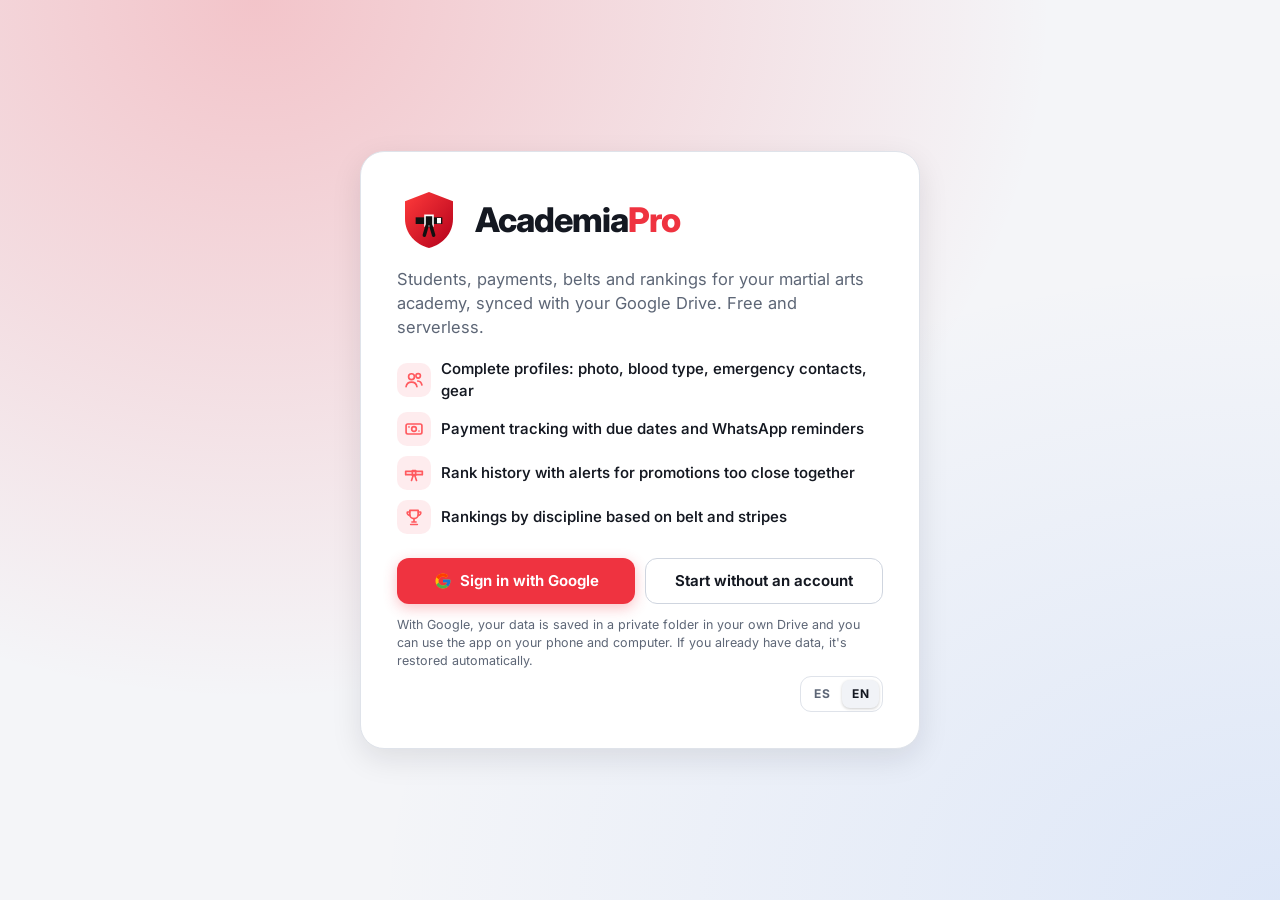
==== commit ae7959e2: "Improve UI, tracking and training content across the app - Fix Ajustes clicks toggling the theme, bo" ====
--- a/index.html
+++ b/index.html
@@ -1,11 +1,13 @@
 <!doctype html>
-<html lang="es" data-theme="dark">
+<html lang="es">
 <head>
 <meta charset="utf-8">
 <meta name="viewport" content="width=device-width, initial-scale=1, viewport-fit=cover">
 <title>AcademiaPro · Gestión de academias de artes marciales</title>
 <meta name="description" content="Alumnos, pagos, cinturones, asistencia y ranking para academias de MMA, BJJ, Muay Thai y artes marciales. Gratis, sincronizado con tu Google Drive.">
 <meta name="theme-color" content="#0b0d12">
+<meta name="color-scheme" content="dark light">
+<script>/* tema antes de pintar: preferencia guardada o la del sistema */try{var p=(JSON.parse(localStorage.getItem("mma:prefs")||"{}")||{}).theme,d=document.documentElement;d.dataset.theme=p==="light"||p==="dark"?p:matchMedia("(prefers-color-scheme: light)").matches?"light":"dark";if(d.dataset.theme==="light")document.querySelector("meta[name=theme-color]").content="#f4f5f8"}catch(e){document.documentElement.dataset.theme="dark"}</script>
 <link rel="manifest" href="manifest.webmanifest">
 <link rel="icon" href="icons/icon.svg" type="image/svg+xml">
 <link rel="apple-touch-icon" href="icons/icon-180.png">
@@ -16,10 +18,13 @@
 <link href="https://fonts.googleapis.com/css2?family=Inter:wght@400;500;600;700;800&display=swap" rel="stylesheet">
 <link rel="stylesheet" href="css/app.css?v=1">
 <link rel="stylesheet" href="css/entreno.css?v=1">
+<link rel="stylesheet" href="css/dash.css?v=1">
+<link rel="stylesheet" href="css/tracking.css?v=1">
+<link rel="stylesheet" href="css/students.css?v=1">
 </head>
 <body>
 <div class="boot"><div class="boot-spin"></div></div>
 <noscript>Esta app necesita JavaScript.</noscript>
-<script type="module" src="js/app.js?v=1"></script>
+<script type="module" src="js/app.js"></script>
 </body>
 </html>
--- a/css/app.css
+++ b/css/app.css
@@ -1,17 +1,22 @@
 /* AcademiaPro — estilos */
-:root{
+:root{--top-h:64px;
   --bg:#0b0d12; --bg2:#10131a; --surface:#151922; --surface2:#1b2030; --line:#252c3b; --line2:#313a4d;
   --text:#e9ecf2; --muted:#8b95a8; --accent:#ef3340; --accent2:#ff5a5f; --accent-bg:rgba(239,51,64,.12);
   --ok:#22c55e; --ok-bg:rgba(34,197,94,.13); --warn:#f59e0b; --warn-bg:rgba(245,158,11,.14); --err:#ef4444; --err-bg:rgba(239,68,68,.14);
   --info:#3b82f6; --info-bg:rgba(59,130,246,.14);
-  --r:14px; --r2:10px; --shadow:0 10px 30px rgba(0,0,0,.35); --side:248px;
+  --r:14px; --r2:10px; --shadow:0 10px 30px rgba(0,0,0,.35); --shadow-sm:none; --side:248px;
+  --focus:#7fb0ff; --bottom-h:64px; --fab-h:56px;
   --font:"Inter",system-ui,-apple-system,"Segoe UI",Roboto,sans-serif;
   color-scheme:dark;
 }
 [data-theme=light]{
-  --bg:#f4f5f8; --bg2:#eceef3; --surface:#ffffff; --surface2:#f6f7fa; --line:#e3e6ec; --line2:#d3d8e1;
-  --text:#141821; --muted:#667085; --accent-bg:rgba(239,51,64,.09);
-  --shadow:0 10px 30px rgba(20,24,33,.10);
+  --bg:#f4f5f8; --bg2:#ffffff; --surface:#ffffff; --surface2:#f1f3f7; --line:#dfe3ea; --line2:#cfd5df;
+  --text:#141821; --muted:#5d6676; --accent-bg:rgba(239,51,64,.09);
+  /* textos de estado legibles sobre blanco (4.5:1); los tonos vivos quedan para rellenos */
+  --ok:#15803d; --warn:#b45309; --err:#dc2626; --info:#1d4ed8;
+  --ok-bg:rgba(22,163,74,.12); --warn-bg:rgba(245,158,11,.16); --err-bg:rgba(239,68,68,.11); --info-bg:rgba(59,130,246,.12);
+  --shadow:0 10px 30px rgba(20,24,33,.10); --shadow-sm:0 1px 2px rgba(20,24,33,.06),0 1px 3px rgba(20,24,33,.05);
+  --focus:#1d4ed8;
   color-scheme:light;
 }
 *{box-sizing:border-box}
@@ -38,20 +43,40 @@
 .dot.big{width:14px;height:14px}
 .belt{display:block;flex:none;filter:drop-shadow(0 1px 1px rgba(0,0,0,.3))}
 
+/* foco visible con teclado en todos los controles */
+:where(a,button,select,input,textarea,summary,[tabindex]):focus-visible{outline:2px solid var(--focus);outline-offset:2px}
+.seg input:focus-visible + span,.chip input:focus-visible + span{outline:2px solid var(--focus);outline-offset:2px}
+.check input:focus-visible{outline:2px solid var(--focus);outline-offset:2px}
+.sede-pick:focus-within,.filters select:focus-visible,.att-bar select:focus-visible,.month-nav input:focus-visible{outline:2px solid var(--focus);outline-offset:2px}
+.modal:focus,main:focus{outline:none}
+[inert]{pointer-events:none}
+/* menos movimiento si la persona lo pidió */
+@media (prefers-reduced-motion:reduce){
+  *,*::before,*::after{animation-duration:.01ms!important;animation-iteration-count:1!important;transition-duration:.01ms!important;scroll-behavior:auto!important}
+  .boot-spin,.ic.spin{animation:none!important}
+}
+
 /* boot */
 .boot{position:fixed;inset:0;display:grid;place-items:center}
 .boot-spin{width:34px;height:34px;border:3px solid var(--line);border-top-color:var(--accent);border-radius:50%;animation:spin .8s linear infinite}
 
 /* ---------- estructura ---------- */
 .app{display:flex;min-height:100vh}
-.side{position:fixed;inset:0 auto 0 0;width:var(--side);background:var(--bg2);border-right:1px solid var(--line);display:flex;flex-direction:column;padding:18px 12px;z-index:30}
+.side{position:fixed;inset:0 auto 0 0;width:var(--side);background:var(--bg2);overscroll-behavior:contain;border-right:1px solid var(--line);display:flex;flex-direction:column;padding:18px 12px;z-index:30}
 .brand{display:flex;align-items:center;gap:10px;padding:4px 8px 18px}
 .brand b{display:block;font-size:15px;line-height:1.2;max-width:160px;overflow:hidden;text-overflow:ellipsis;white-space:nowrap}
 .nav{display:flex;flex-direction:column;gap:2px;flex:1;overflow:auto}
 .nav a{display:flex;align-items:center;gap:12px;padding:10px 12px;border-radius:10px;color:var(--muted);font-weight:600;transition:.15s}
 .nav a:hover{background:var(--surface);color:var(--text)}
 .nav a.on{background:var(--accent-bg);color:var(--accent2)}
+.nav a,.bottom a{position:relative}
+.nav-badge{min-width:18px;height:18px;padding:0 5px;border-radius:999px;background:var(--err);color:#fff;font:700 11px/18px var(--font);font-style:normal;text-align:center;font-variant-numeric:tabular-nums}
+.nav-badge[hidden]{display:none}
+.nav .nav-badge{margin-left:auto}
 [data-theme=light] .nav a.on{color:var(--accent)}
+[data-theme=light] .side{background:#fff;border-right-color:var(--line)}
+[data-theme=light] .bottom{box-shadow:0 -1px 3px rgba(20,24,33,.05)}
+[data-theme=light] .modal-back{background:rgba(20,24,33,.38)}
 .side-foot{padding-top:12px;border-top:1px solid var(--line)}
 .acct{display:flex;align-items:center;gap:10px;min-width:0}
 .acct img{width:34px;height:34px;border-radius:50%}
@@ -67,7 +92,7 @@
 .sync-chip{display:flex;align-items:center;gap:6px;padding:7px 12px;border-radius:999px;font-size:13px;font-weight:600;background:var(--surface);border:1px solid var(--line);color:var(--muted)}
 .sync-chip .ic{width:16px;height:16px}
 .sync-chip.ok{color:var(--ok)} .sync-chip.warn{color:var(--warn);border-color:color-mix(in srgb,var(--warn) 40%,transparent)} .sync-chip.err{color:var(--err)}
-main{padding:24px 28px 100px;max-width:1280px;outline:none}
+main{padding:24px 28px 100px;max-width:1280px;outline:none;overflow-x:clip}
 .bottom{display:none}
 .scrim{display:none}
 
@@ -102,7 +127,7 @@
 .fab .ic{width:26px;height:26px}
 
 /* ---------- tarjetas y listas ---------- */
-.card{background:var(--surface);border:1px solid var(--line);border-radius:var(--r);padding:18px;margin-bottom:16px}
+.card{background:var(--surface);border:1px solid var(--line);border-radius:var(--r);padding:18px;margin-bottom:16px;box-shadow:var(--shadow-sm);min-width:0}
 .card.flush{padding:6px}
 .card-h{display:flex;align-items:center;justify-content:space-between;gap:10px;margin-bottom:12px}
 .card-h h3{display:flex;align-items:center;gap:8px}
@@ -120,15 +145,28 @@
 .li-link{display:flex;align-items:center;gap:12px;flex:1;min-width:0}
 .li-main{flex:1;min-width:0;display:flex;flex-direction:column;gap:2px}
 .li-main b{font-weight:650;overflow:hidden;text-overflow:ellipsis;white-space:nowrap}
-.li-main .muted{overflow:hidden;text-overflow:ellipsis;white-space:nowrap}
+.li-main .muted{overflow:hidden;display:-webkit-box;-webkit-box-orient:vertical;-webkit-line-clamp:2;line-clamp:2;overflow-wrap:anywhere}
 .li-act{display:flex;align-items:center;gap:6px}
 .li-ic{width:36px;height:36px;border-radius:10px;background:var(--surface2);display:grid;place-items:center;color:var(--muted);flex:none}
 .li-belts{display:flex;gap:6px;flex-wrap:wrap;max-width:260px}
 .amount{font-variant-numeric:tabular-nums}
+.opp b,.att-count b,.bar-v{font-variant-numeric:tabular-nums}
 .grp{display:flex;align-items:center;gap:8px;margin:16px 4px 6px;font-size:12px;text-transform:uppercase;letter-spacing:.06em;color:var(--muted)}
 .grp span{background:var(--surface2);border-radius:999px;padding:0 8px}
 .grp.err{color:var(--err)} .grp.warn{color:var(--warn)} .grp.ok{color:var(--ok)}
 .empty{text-align:center;padding:34px 16px;color:var(--muted)}
+.empty .ic.big{width:64px;height:64px;padding:16px;border-radius:50%;background:var(--accent-bg);color:var(--accent2);opacity:1}
+[data-theme=light] .empty .ic.big{color:var(--accent)}
+/* emptyState() de ui.js */
+.empty-st{--tc:var(--accent2);--tb:var(--accent-bg);display:flex;flex-direction:column;align-items:center;text-align:center;gap:6px;padding:30px 16px;color:var(--muted);min-width:0}
+[data-theme=light] .empty-st{--tc:var(--accent)}
+.empty-st.ok{--tc:var(--ok);--tb:var(--ok-bg)} .empty-st.info{--tc:var(--info);--tb:var(--info-bg)} .empty-st.warn{--tc:var(--warn);--tb:var(--warn-bg)}
+.empty-ic{width:64px;height:64px;border-radius:50%;display:grid;place-items:center;background:var(--tb);color:var(--tc);margin-bottom:6px;box-shadow:0 0 0 8px color-mix(in srgb,var(--tb) 45%,transparent)}
+.empty-ic .ic{width:30px;height:30px}
+.empty-st h3{color:var(--text)}
+.empty-st p{max-width:38ch;margin:0}
+.empty-cta{display:flex;gap:8px;flex-wrap:wrap;justify-content:center;margin-top:10px;max-width:100%}
+.empty-cta .btn{white-space:normal;text-align:center}
 .empty h3{color:var(--text);margin:10px 0 4px}
 .empty .btn{margin-top:12px}
 .tag{display:inline-flex;align-items:center;gap:5px;font-size:12px;font-weight:600;padding:4px 9px;border-radius:999px;background:var(--surface2);border:1px solid var(--line);color:var(--muted)}
@@ -146,9 +184,9 @@
 /* KPIs */
 .kpis{display:grid;grid-template-columns:repeat(4,minmax(0,1fr));gap:14px;margin-bottom:16px}
 .kpis.three{grid-template-columns:repeat(3,minmax(0,1fr))}
-.kpi{display:flex;align-items:center;gap:14px;background:var(--surface);border:1px solid var(--line);border-radius:var(--r);padding:16px;transition:.15s;min-width:0}
+.kpi{display:flex;align-items:center;gap:14px;background:var(--surface);border:1px solid var(--line);border-radius:var(--r);padding:16px;transition:.15s;min-width:0;box-shadow:var(--shadow-sm)}
 a.kpi:hover{border-color:var(--line2);transform:translateY(-1px)}
-.kpi b{display:block;font-size:22px;font-weight:800;letter-spacing:-.02em;white-space:nowrap;overflow:hidden;text-overflow:ellipsis}
+.kpi b{display:block;font-size:22px;font-weight:800;letter-spacing:-.02em;white-space:nowrap;overflow:hidden;text-overflow:ellipsis;font-variant-numeric:tabular-nums}
 .kpi span{font-size:12.5px;color:var(--muted)}
 .kpi div{min-width:0}
 .kpi-ic{width:44px;height:44px;border-radius:12px;display:grid;place-items:center;flex:none}
@@ -172,7 +210,8 @@
 .opp b{display:block;font-size:22px;font-weight:800}
 .opp span{font-size:12.5px;color:var(--muted)}
 .hero{padding:34px}
-.hero .row{margin-top:18px}
+.hero .row{margin-top:18px;flex-wrap:wrap}
+.hero{min-width:0;overflow-wrap:anywhere}
 
 /* filtros */
 .toolbar{display:flex;gap:10px;align-items:center;margin-bottom:12px}
@@ -199,7 +238,7 @@
 .chip span i{font-style:normal;font-size:11.5px;opacity:.75}
 .chip input:checked + span,.chip.on span{border-color:var(--dc);color:var(--text);background:color-mix(in srgb,var(--dc) 18%,var(--surface))}
 .chip input:focus-visible + span{outline:2px solid var(--dc);outline-offset:2px}
-.tabs{display:flex;gap:4px;margin-bottom:12px;overflow-x:auto;scrollbar-width:none}
+.tabs{display:flex;gap:4px;margin-bottom:12px;overflow-x:auto;scrollbar-width:none;max-width:100%}
 .tab{display:flex;align-items:center;gap:7px;padding:9px 14px;border-radius:10px;font-weight:650;color:var(--muted);white-space:nowrap}
 .tab .ic{width:17px;height:17px}
 .tab.on{background:var(--surface);color:var(--text);box-shadow:inset 0 -2px 0 var(--accent)}
@@ -209,7 +248,7 @@
 
 /* alumnos */
 .st-grid{display:grid;grid-template-columns:repeat(auto-fill,minmax(200px,1fr));gap:14px}
-.st-card{position:relative;display:flex;flex-direction:column;align-items:center;text-align:center;gap:6px;background:var(--surface);border:1px solid var(--line);border-radius:var(--r);padding:20px 14px 14px;transition:.15s}
+.st-card{position:relative;display:flex;flex-direction:column;align-items:center;text-align:center;gap:6px;background:var(--surface);border:1px solid var(--line);border-radius:var(--r);padding:20px 14px 14px;transition:.15s;box-shadow:var(--shadow-sm);min-width:0}
 .st-card:hover{border-color:var(--line2);transform:translateY(-2px);box-shadow:var(--shadow)}
 .st-name{font-weight:700;font-size:15px;margin-top:4px;line-height:1.25}
 .st-belts{display:flex;flex-direction:column;gap:5px;align-items:center;min-height:16px;margin:4px 0}
@@ -333,12 +372,14 @@
 /* ---------- modales y formularios ---------- */
 .modal-back{position:fixed;inset:0;background:rgba(5,7,10,.6);backdrop-filter:blur(4px);display:flex;align-items:center;justify-content:center;padding:20px;z-index:100;opacity:0;transition:opacity .2s}
 .modal-back.in{opacity:1}
-.modal{background:var(--surface);border:1px solid var(--line);border-radius:18px;width:100%;max-width:520px;max-height:calc(100vh - 40px);display:flex;flex-direction:column;box-shadow:0 30px 80px rgba(0,0,0,.5);transform:translateY(14px) scale(.98);transition:transform .2s}
+.modal{background:var(--surface);border:1px solid var(--line);border-radius:18px;width:100%;min-width:0;max-width:520px;max-height:calc(100vh - 40px);display:flex;flex-direction:column;box-shadow:0 30px 80px rgba(0,0,0,.5);transform:translateY(14px) scale(.98);transition:transform .2s}
 .modal.wide{max-width:760px}
 .modal-back.in .modal{transform:none}
 .modal-h{display:flex;align-items:center;justify-content:space-between;padding:16px 18px 10px}
 .modal-h h2{font-size:18px}
-.modal-b{padding:6px 18px 16px;overflow:auto;flex:1}
+.modal-b{padding:6px 18px 16px;overflow:auto;flex:1;min-width:0;overscroll-behavior:contain}
+.modal.nudge{animation:nudge .3s}
+@keyframes nudge{30%{transform:translateX(-6px)}60%{transform:translateX(5px)}}
 .modal-f{display:flex;gap:8px;justify-content:flex-end;padding:12px 18px;border-top:1px solid var(--line);flex-wrap:wrap}
 .form{display:flex;flex-wrap:wrap;gap:12px 12px}
 .field{display:flex;flex-direction:column;gap:5px;flex:1 1 100%;min-width:0}
@@ -362,7 +403,7 @@
 .photo-btn img{width:100%;height:100%;object-fit:cover;border-radius:50%}
 .photo-badge{position:absolute;right:-2px;bottom:-2px;width:30px;height:30px;border-radius:50%;background:var(--accent);color:#fff;display:grid;place-items:center;border:3px solid var(--surface)}
 .photo-badge .ic{width:15px;height:15px}
-.photo-txt{display:flex;flex-direction:column;gap:3px;align-items:flex-start}
+.photo-txt{display:flex;flex-direction:column;gap:3px;align-items:flex-start;min-width:0}
 .gear{flex:1 1 100%;display:grid;grid-template-columns:repeat(2,minmax(0,1fr));gap:8px 16px}
 .gear-row{display:flex;align-items:center;gap:8px;min-height:38px}
 .gear-row .check{flex:1}
@@ -429,6 +470,7 @@
   body.drawer .side{transform:none}
   body.drawer .scrim{display:block;position:fixed;inset:0;background:rgba(0,0,0,.5);z-index:29}
   .main-wrap{margin-left:0}
+  :root{--top-h:57px}
   .top{padding:10px 14px;gap:8px}
   .top h1{font-size:18px}
   .sync-chip span{display:none}
@@ -436,16 +478,27 @@
   .sede-pick{padding-left:8px}
   .sede-pick > .ic{display:none}
   .sede-pick select{max-width:118px;font-size:13px}
-  main{padding:14px 14px calc(96px + env(safe-area-inset-bottom))}
+  /* deja sitio para el botón flotante y la barra inferior */
+  main{padding:14px 14px calc(var(--bottom-h) + var(--fab-h) + 40px + env(safe-area-inset-bottom))}
   .bottom{display:flex;position:fixed;left:0;right:0;bottom:0;z-index:28;background:color-mix(in srgb,var(--bg2) 92%,transparent);backdrop-filter:blur(14px);border-top:1px solid var(--line);padding:6px 6px calc(6px + env(safe-area-inset-bottom))}
-  .bottom a{flex:1;display:flex;flex-direction:column;align-items:center;gap:3px;padding:6px 0;font-size:11px;font-weight:600;color:var(--muted);border-radius:10px}
+  .bottom a{flex:1;display:flex;flex-direction:column;align-items:center;gap:3px;padding:6px 0;font-size:11px;font-weight:600;color:var(--muted);border-radius:10px;min-width:0;min-height:48px;justify-content:center}
+  .bottom a span{max-width:100%;overflow:hidden;text-overflow:ellipsis;white-space:nowrap}
+  .bottom .nav-badge{position:absolute;top:2px;left:calc(50% + 4px)}
   .bottom a.on{color:var(--accent2)}
   .fab{bottom:calc(84px + env(safe-area-inset-bottom));right:16px}
   .kpis,.kpis.three{grid-template-columns:repeat(2,minmax(0,1fr));gap:10px}
-  .kpi{padding:12px;gap:10px}
+  .kpi{padding:12px;gap:8px;flex-direction:column;align-items:flex-start}
+  .kpi div{width:100%}
   .kpi-ic{width:36px;height:36px}
   .kpi b{font-size:18px}
   .card{padding:14px}
+  .hero{padding:20px 16px}
+  .hero .row{flex-direction:column;align-items:stretch}
+  .hero .row .btn{width:100%;white-space:normal;text-align:center}
+  .tabs{display:grid;grid-template-columns:repeat(auto-fit,minmax(72px,1fr));overflow:visible}
+  .tab{flex-direction:column;gap:3px;padding:8px 4px;font-size:12px;white-space:normal;text-align:center;justify-content:center;min-width:0;overflow-wrap:anywhere}
+  .btn{white-space:normal}
+  .toolbar .btn,.top .btn{white-space:nowrap}
   .st-grid{grid-template-columns:repeat(2,minmax(0,1fr));gap:10px}
   .st-card{padding:16px 8px 12px}
   .st-card .avatar{--s:60px!important}
@@ -481,6 +534,19 @@
   .filters{gap:6px}
   .filters select{flex:1;min-width:0}
 }
+/* objetivos táctiles de 44px en pantallas táctiles */
+@media (pointer:coarse){
+  .icon-btn,#menuBtn{width:44px;height:44px}
+  .paycheck{width:44px;height:44px}
+  .sync-chip{min-height:44px;min-width:44px;justify-content:center}
+  .btn.small{min-height:40px}
+  .chip span{min-height:40px}
+  button.chip-btn{height:40px}
+  .seg span{min-height:40px}
+  .btn-link{display:inline-flex;align-items:center;min-height:40px;padding:0 6px;margin:0 -6px}
+  .sede-pick select{min-height:40px}
+  .re-act .icon-btn{width:40px;height:40px}
+}
 @media (max-width:400px){
   .att-grid{grid-template-columns:repeat(2,minmax(0,1fr))}
 }
--- a/css/entreno.css
+++ b/css/entreno.css
@@ -157,3 +157,103 @@
 }
 .en-b.drill p,.en-b.libre p{display:-webkit-box;-webkit-line-clamp:2;-webkit-box-orient:vertical;overflow:hidden;cursor:pointer}
 .en-b.open p{display:block}
+
+/* ---------- sesión del día: registro, cierre y temporizador ---------- */
+.en-cta-b{display:flex;flex-direction:column;gap:8px;flex:none}
+.en-day.miss{border-style:dashed}
+.en-day.miss .en-dots i{opacity:.45}
+.en-prog{height:6px;border-radius:99px;background:var(--surface2);overflow:hidden;margin-bottom:12px}
+.en-prog span{display:block;height:100%;background:var(--ok);border-radius:inherit;transition:width .3s}
+.en-prev{margin:0 0 10px}
+.en-sub{margin:16px 2px 8px;font-size:12px;text-transform:uppercase;letter-spacing:.1em;color:var(--muted)}
+.en-b.hecho{border-color:color-mix(in srgb,var(--ok) 45%,transparent)}
+.en-b.hecho>div>b{color:var(--muted)}
+.en-b.tarea{border-style:dashed;background:transparent}
+.en-b.tarea .en-chk{margin-top:8px}
+.en-bchk input:disabled+.box{opacity:.7;cursor:default}
+.en-play{flex:none;align-self:center;width:44px;height:44px;border-radius:50%;display:grid;place-items:center;background:var(--ok-bg);color:var(--ok);border:1px solid color-mix(in srgb,var(--ok) 35%,transparent);transition:.15s}
+.en-play:hover{background:var(--ok);color:#06140d}
+.en-play .ic{width:20px;height:20px;margin-left:2px}
+.en-otras{display:flex;flex-direction:column;gap:8px;margin-top:12px}
+.en-otras .en-done{margin:0}
+.en-reg{display:flex;align-items:center;gap:10px;flex-wrap:wrap;margin-top:14px;padding-top:12px;border-top:1px solid var(--line)}
+.en-done div{min-width:0;gap:2px}
+.en-meta{display:inline-flex;align-items:center;gap:6px;flex-wrap:wrap}
+.en-nota{display:block;font-size:13px;font-style:italic;color:var(--text);opacity:.85;overflow-wrap:anywhere}
+.en-face{width:20px;height:20px;flex:none}
+.en-face.e1{color:var(--err)} .en-face.e2{color:var(--warn)} .en-face.e3{color:var(--ok)}
+.en-en{display:inline-flex;vertical-align:middle}
+.en-hist{width:100%;text-align:left;cursor:pointer}
+.en-hist .li-main{min-width:0}
+.en-rpe{display:grid;grid-template-columns:repeat(10,1fr);gap:4px}
+.en-rpe label,.en-faces label{position:relative}
+.en-rpe input,.en-faces input{position:absolute;opacity:0;pointer-events:none}
+.en-rpe span{display:grid;place-items:center;height:40px;border-radius:9px;border:1px solid var(--line2);font-weight:700;font-size:14px;cursor:pointer;transition:.12s}
+.en-rpe label:nth-child(-n+3) input:checked+span{background:var(--ok);border-color:var(--ok);color:#06140d}
+.en-rpe label:nth-child(n+4):nth-child(-n+7) input:checked+span{background:var(--warn);border-color:var(--warn);color:#1a1205}
+.en-rpe label:nth-child(n+8) input:checked+span{background:var(--err);border-color:var(--err);color:#fff}
+.en-faces{display:grid;grid-template-columns:repeat(3,1fr);gap:8px}
+.en-faces span{display:flex;flex-direction:column;align-items:center;gap:4px;padding:10px 4px;border-radius:12px;border:1px solid var(--line2);cursor:pointer;transition:.12s}
+.en-faces .en-face{width:30px;height:30px}
+.en-faces i{font-style:normal;font-size:12.5px;font-weight:600;color:var(--muted);text-align:center}
+.en-faces input:checked+span{background:var(--surface2);border-color:var(--accent);box-shadow:0 0 0 1px var(--accent) inset}
+.en-rpe input:focus-visible+span,.en-faces input:focus-visible+span{outline:2px solid var(--accent);outline-offset:2px}
+
+/* ---------- hub: tarjetas de cada arte ---------- */
+.en-art{overflow:hidden;border-top:3px solid var(--c)}
+.en-art:hover{border-color:var(--c);border-top-color:var(--c)}
+.en-art-lnk{color:inherit}
+.en-art-lnk::after{content:"";position:absolute;inset:0;border-radius:inherit}
+.en-art-h>div{min-width:0}
+.en-new{flex:none;width:54px;height:54px;border-radius:50%;display:grid;place-items:center;font-size:11px;font-weight:800;text-transform:uppercase;letter-spacing:.06em;color:var(--c);background:color-mix(in srgb,var(--c) 14%,transparent);border:1.5px dashed color-mix(in srgb,var(--c) 55%,transparent)}
+.en-chips{display:flex;gap:6px;flex-wrap:wrap;margin-top:4px}
+.en-chips span{font-size:11.5px;font-weight:600;padding:2px 8px;border-radius:99px;background:var(--surface);border:1px solid var(--line);color:var(--muted)}
+.en-go{position:relative;z-index:1;align-self:flex-start;font-size:13.5px;font-weight:700;color:var(--c);padding:8px 0;margin:-8px 0}
+.en-go:hover{text-decoration:underline}
+
+/* ---------- módulo: resumen plegable y barra de secciones ---------- */
+.en-clamp{display:-webkit-box;-webkit-line-clamp:3;-webkit-box-orient:vertical;overflow:hidden}
+.en-clamp.open{display:block}
+.en-more{margin-top:6px;padding:8px 0}
+.en-anchors{position:sticky;top:var(--top-h,64px);z-index:5;display:flex;gap:6px;overflow-x:auto;scrollbar-width:none;margin:0 0 4px;padding:8px 0;background:color-mix(in srgb,var(--bg) 88%,transparent);backdrop-filter:blur(10px)}
+.en-anchors::-webkit-scrollbar{display:none}
+.en-anchors button{flex:none;height:36px;padding:0 14px;border-radius:99px;border:1px solid var(--line2);background:var(--surface);font-size:13px;font-weight:600;color:var(--text)}
+.en-anchors button:hover{border-color:var(--accent)}
+.en-anchors i{font-style:normal;font-size:11.5px;color:var(--muted);margin-left:2px}
+.en-sec{scroll-margin-top:120px}
+
+/* ---------- temporizador a pantalla completa ---------- */
+body.tm-on{overflow:hidden}
+.tm{position:fixed;inset:0;z-index:200;display:flex;flex-direction:column;justify-content:space-between;padding:max(16px,env(safe-area-inset-top)) 16px max(20px,env(safe-area-inset-bottom));color:#fff;background:#14161b;transition:background .35s}
+.tm[data-f=prep]{background:#9a6a05}
+.tm[data-f=work]{background:#15803d}
+.tm[data-f=rest]{background:#b91c1c}
+.tm[data-f=fin]{background:#1d4ed8}
+.tm-top{display:flex;align-items:center;gap:12px}
+.tm-tt{flex:1;min-width:0;font-weight:700;font-size:15px;opacity:.9;overflow:hidden;text-overflow:ellipsis;white-space:nowrap}
+.tm-x{flex:none;width:44px;height:44px;border-radius:50%;display:grid;place-items:center;background:rgba(255,255,255,.14);color:#fff}
+.tm-mid{display:flex;flex-direction:column;align-items:center;text-align:center;gap:6px}
+.tm-ph{font-size:clamp(20px,5vw,30px);font-weight:800;text-transform:uppercase;letter-spacing:.12em}
+.tm-time{font-size:clamp(84px,30vw,240px);font-weight:850;line-height:1;font-variant-numeric:tabular-nums;letter-spacing:-.03em}
+.tm-rd{font-size:clamp(16px,4vw,22px);font-weight:600;opacity:.9;min-height:1.3em}
+.tm-pre{display:flex;flex-wrap:wrap;justify-content:center;gap:8px;margin-top:18px;max-width:560px}
+.tm-pre:empty{display:none}
+.tm-chip{min-height:44px;padding:0 16px;border-radius:99px;border:1.5px solid rgba(255,255,255,.35);color:#fff;font-weight:700;font-size:14px}
+.tm-chip.on{background:#fff;color:#14161b;border-color:#fff}
+.tm-bot{display:flex;gap:10px;justify-content:center}
+.tm-btn{flex:1;max-width:260px;min-height:60px;border-radius:16px;font-size:18px;font-weight:800;display:inline-flex;align-items:center;justify-content:center;gap:8px}
+.tm-btn .ic{width:22px;height:22px}
+.tm-btn.main{background:#fff;color:#14161b}
+.tm-btn.ghost{background:rgba(255,255,255,.16);color:#fff}
+.tm-btn[hidden]{display:none}
+
+@media (max-width:760px){
+  .en-cta-b{flex-direction:column}
+  .en-rpe{grid-template-columns:repeat(5,1fr)}
+  .en-b{gap:10px;padding:12px}
+  .en-play{width:44px;height:44px}
+  .en-anchors{margin-left:-2px;margin-right:-2px}
+}
+@media (prefers-reduced-motion:reduce){.tm{transition:none}}
+.en-more[hidden],.tm-pre[hidden]{display:none}
+.en-chips .en-in{position:static;display:inline-flex;color:var(--c);border-color:color-mix(in srgb,var(--c) 40%,transparent)}
--- a/css/dash.css
+++ b/css/dash.css
@@ -0,0 +1,98 @@
+/* Inicio (dashboard): encabezado, primeros pasos, KPI, gráfico y columnas */
+.dash-sr{position:absolute;width:1px;height:1px;overflow:hidden;clip:rect(0 0 0 0);white-space:nowrap}
+
+/* encabezado */
+.dash-h{display:flex;align-items:flex-end;justify-content:space-between;gap:12px 16px;flex-wrap:wrap;margin:0 0 16px}
+.dash-hi{min-width:0}
+.dash-hi h2{margin:0;font-size:24px;font-weight:800;letter-spacing:-.02em;overflow-wrap:anywhere}
+.dash-hi p{margin:4px 0 0;font-size:14px}
+.dash-date::first-letter{text-transform:uppercase}
+.dash-hi a{font-weight:650}
+.dash-h-act{display:flex;gap:8px;flex-wrap:wrap}
+
+/* banner de datos de ejemplo */
+.demo-bar{display:flex;align-items:center;gap:10px;padding:10px 14px;margin-bottom:16px;border-radius:12px;background:var(--info-bg);color:var(--info);font-weight:600;font-size:13.5px;border:1px solid color-mix(in srgb,var(--info) 30%,transparent)}
+.demo-bar span{flex:1;min-width:0}
+.demo-bar .btn-link{color:inherit;text-decoration:underline;padding:6px 4px;font-size:13.5px}
+
+/* primeros pasos */
+.setup{border-color:color-mix(in srgb,var(--accent) 35%,var(--line));background:linear-gradient(160deg,color-mix(in srgb,var(--accent) 8%,var(--surface)),var(--surface) 60%)}
+.setup-prog{display:flex;align-items:center;gap:12px;margin:0 0 10px}
+.setup-bar{flex:1;height:8px;border-radius:4px;background:var(--surface2);overflow:hidden}
+.setup-bar span{display:block;height:100%;background:var(--ok);border-radius:4px;transition:width .4s}
+.setup-list{list-style:none;margin:0;padding:0}
+.setup-list li + li{border-top:1px solid var(--line)}
+.setup-i{display:flex;align-items:center;gap:12px;width:100%;padding:11px 6px;border-radius:10px;text-align:left;color:inherit;min-height:44px}
+.setup-i:hover{background:var(--surface2)}
+.setup-ck{width:28px;height:28px;border-radius:50%;flex:none;display:grid;place-items:center;font-weight:800;font-size:13px;border:2px solid var(--line2);color:var(--muted)}
+.setup-ck .ic{width:16px;height:16px}
+.setup-tx{flex:1;min-width:0;display:flex;flex-direction:column;gap:1px}
+.setup-tx b{font-weight:650}
+.setup-go{color:var(--muted);flex:none}
+.setup-list li.done .setup-ck{background:var(--ok);border-color:var(--ok);color:#fff}
+.setup-list li.done .setup-tx b{color:var(--muted);text-decoration:line-through;text-decoration-color:color-mix(in srgb,var(--muted) 60%,transparent)}
+.setup-demo{display:flex;align-items:center;gap:12px;flex-wrap:wrap;margin-top:12px;padding-top:14px;border-top:1px dashed var(--line2)}
+.setup-demo p{flex:1 1 240px;margin:0}
+.dash-empty-cta{justify-content:center}
+.dash-empty{display:flex;flex-direction:column;align-items:center}
+.dash-empty-ic{width:64px;height:64px;border-radius:50%;display:grid;place-items:center;background:var(--accent-bg);color:var(--accent2)}
+
+/* KPI */
+.kpis.dash-kpis{grid-template-columns:repeat(5,minmax(0,1fr))}
+.dash-kpis .kpi{flex-direction:column;align-items:flex-start;gap:10px;font:inherit;color:inherit;text-align:left;cursor:default}
+.dash-kpis a.kpi,.dash-kpis button.kpi{cursor:pointer}
+.dash-kpis button.kpi:hover{border-color:var(--line2);transform:translateY(-1px)}
+.dash-kpis .kpi > div{width:100%}
+.dash-kpis .kpi span:not(.kpi-ic){display:block}
+.kpi-ic.c5{background:var(--accent-bg);color:var(--accent2)}
+.kpi-sub{display:block;margin-top:3px;font-size:12px;font-weight:600;color:var(--muted);white-space:nowrap;overflow:hidden;text-overflow:ellipsis;font-variant-numeric:tabular-nums}
+.kpi-sub.delta.up{color:var(--ok)} .kpi-sub.delta.down{color:var(--err)}
+
+/* columnas */
+.dash-cols{display:grid;grid-template-columns:minmax(0,1.1fr) minmax(0,1fr);gap:16px;align-items:start}
+.dash-col{min-width:0;display:flex;flex-direction:column;gap:16px}
+.dash-col > .card{margin:0}
+.dash-row .li-act,.dash-col .li .li-act{flex:none}
+.dash-amt{font-weight:700;color:var(--text);font-variant-numeric:tabular-nums}
+.dash-row .li-link,.dash-row .li-main{min-width:0}
+.dash-row .pill{white-space:normal;max-width:100%}
+.dash-next{font-weight:650;color:var(--text);overflow:hidden;text-overflow:ellipsis;white-space:nowrap}
+.dash-days{font-size:12px;font-weight:800;color:var(--warn);font-variant-numeric:tabular-nums;padding:0 4px}
+.dash-more{margin:8px 10px 0}
+.bday-hoy{background:var(--ok-bg)}
+.bday-hoy:hover{background:var(--ok-bg)}
+
+/* gráfico de ingresos */
+.dchart{padding-top:6px}
+.dc-plot{height:180px;padding-top:22px}
+.dc-area{position:relative;height:100%;display:flex;align-items:flex-end;gap:10px;border-bottom:1px solid var(--line)}
+.dc-col{position:relative;flex:1;height:100%;min-width:0;display:flex;justify-content:center}
+.dc-bar{position:absolute;bottom:0;width:100%;max-width:46px;min-height:3px;border-radius:8px 8px 3px 3px;background:linear-gradient(180deg,var(--accent2),var(--accent));transition:height .5s}
+.dc-col.cur .dc-bar{background:repeating-linear-gradient(135deg,color-mix(in srgb,var(--accent) 55%,transparent) 0 6px,color-mix(in srgb,var(--accent) 30%,transparent) 6px 12px);border:1px dashed var(--accent)}
+.dc-v{position:absolute;left:50%;transform:translateX(-50%);font-size:11px;font-weight:650;color:var(--muted);white-space:nowrap;font-variant-numeric:tabular-nums}
+.dc-avg{position:absolute;left:0;right:0;border-top:1.5px dashed var(--muted);opacity:.7;z-index:1;pointer-events:none}
+.dc-x{display:flex;gap:10px;margin-top:6px}
+.dc-x span{flex:1;min-width:0;text-align:center;font-size:12px;color:var(--muted);white-space:nowrap}
+.dc-x small{display:block;font-size:10.5px;font-weight:700;color:var(--accent2)}
+[data-theme=light] .dc-x small{color:var(--accent)}
+
+@media (max-width:1279px){
+  .kpis.dash-kpis{grid-template-columns:repeat(3,minmax(0,1fr))}
+}
+@media (max-width:900px){
+  .dash-cols{grid-template-columns:minmax(0,1fr)}
+}
+@media (max-width:760px){
+  .dash-h{align-items:stretch}
+  .dash-hi h2{font-size:20px}
+  .dash-h-act{width:100%}
+  .dash-h-act .btn{flex:1 1 100%;justify-content:center}
+  .dash-new{display:none!important}
+  .kpis.dash-kpis{grid-template-columns:repeat(2,minmax(0,1fr))}
+  .dash-kpis .kpi:last-child:nth-child(odd){grid-column:1 / -1}
+  .kpi-sub{white-space:normal}
+  .dc-area,.dc-x{gap:6px}
+  .dc-v{font-size:10px}
+  .setup-demo .btn{flex:1 1 100%;justify-content:center;white-space:normal}
+  .dash-empty-cta .btn{flex:1 1 100%;justify-content:center;white-space:normal}
+}
--- a/css/tracking.css
+++ b/css/tracking.css
@@ -0,0 +1,72 @@
+/* tracking: asistencia, ficha del alumno (pestaña Asistencia) y grados */
+
+/* ---------- pasar lista ---------- */
+.att-tools{flex-wrap:wrap}
+.att-tools .search{flex:1 1 180px;min-width:0}
+.att-tools .btn.small span{display:inline!important}
+.att-tools [data-lista]{margin-left:auto}
+.att-otro{display:flex;align-items:center;gap:6px;flex-wrap:wrap;margin:-4px 0 12px;padding:8px 12px;border-radius:10px;background:var(--warn-bg);color:var(--warn);font-weight:600}
+.att-otro .ic{width:15px;height:15px}
+.att-debe{position:absolute;top:8px;left:8px;min-width:22px;height:22px;padding:0 5px;border-radius:11px;background:var(--err);color:#fff;font-size:13px;font-weight:800;line-height:22px;text-align:center}
+.att.on .att-check{animation:att-pop .22s ease-out}
+@keyframes att-pop{50%{transform:scale(1.18)}}
+.att-grid.att-list{grid-template-columns:minmax(0,1fr)!important;gap:6px}
+.att-list .att{flex-direction:row;align-items:center;gap:10px;padding:8px 44px 8px 10px;text-align:left;min-height:52px}
+.att-list .att b{flex:1;min-width:0;font-size:14px;overflow:hidden;text-overflow:ellipsis;white-space:nowrap}
+.att-list .att .avatar{--s:36px!important}
+.att-list .att-check{top:50%;margin-top:-11px;right:12px}
+.att-list .att-debe{position:static;flex:none;order:3}
+.att-list .att svg.belt,.att-list .att > svg:not(.ic){flex:none}
+.list .li.on{border-color:var(--accent);background:var(--accent-bg)}
+
+/* ---------- ficha del alumno ---------- */
+.pf-last{display:inline-flex;align-items:center;gap:5px}
+.pf-last .ic{width:14px;height:14px}
+.pf-last.lejos{color:var(--warn);border-color:color-mix(in srgb,var(--warn) 40%,transparent)}
+.pf-alert{position:sticky;top:var(--top-h,58px);z-index:15;display:flex;align-items:center;gap:10px;flex-wrap:wrap;margin:0 0 12px;padding:10px 14px;border-radius:var(--r2);background:color-mix(in srgb,var(--err) 12%,var(--surface));border:1px solid color-mix(in srgb,var(--err) 35%,transparent);box-shadow:var(--shadow-sm)}
+.pf-alert > b{flex:1 1 160px;min-width:0;color:var(--err);display:flex;align-items:center;gap:8px}
+.pf-alert > b .ic{width:18px;height:18px;flex:none}
+.pf-alert .row{display:flex;gap:8px;flex-wrap:wrap}
+.pf-tabs .tab{cursor:pointer}
+.tl-more{margin:6px 0 0 18px}
+.disc-tag{display:inline-flex;align-items:center;flex:none;font-size:11px;font-weight:750;letter-spacing:.02em;line-height:1;padding:3px 6px;border-radius:6px;color:color-mix(in srgb,var(--c,#888) 75%,var(--text));background:color-mix(in srgb,var(--c,#888) 16%,transparent);border:1px solid color-mix(in srgb,var(--c,#888) 30%,transparent);vertical-align:1px;margin-right:6px;white-space:nowrap}
+
+/* pestaña Asistencia */
+.as-kpis{display:grid;grid-template-columns:repeat(4,minmax(0,1fr));gap:10px;margin-bottom:16px}
+.as-kpi{background:var(--surface2);border:1px solid var(--line);border-radius:var(--r2);padding:12px;min-width:0}
+.as-kpi b{display:block;font-size:22px;font-weight:800;letter-spacing:-.02em;font-variant-numeric:tabular-nums;white-space:nowrap;overflow:hidden;text-overflow:ellipsis}
+.as-kpi span{display:block;font-size:12.5px;color:var(--muted)}
+.as-kpi b::first-letter{text-transform:uppercase}
+.as-kpi.warn b{color:var(--warn)}
+.as-kpi.ok b{color:var(--ok)}
+.as-h4{margin:4px 0 8px;font-size:13px;color:var(--muted);font-weight:650}
+.heat-wrap{display:flex;gap:6px;max-width:100%;overflow:hidden;margin-bottom:6px}
+.heat-days{display:grid;grid-template-rows:repeat(7,1fr);gap:3px;font-size:10px;color:var(--muted);flex:none}
+.heat-days span{line-height:1;display:flex;align-items:center}
+.heat{display:grid;grid-template-rows:repeat(7,1fr);grid-auto-flow:column;grid-auto-columns:minmax(0,1fr);gap:3px;flex:1;min-width:0;max-width:420px}
+.heat i{display:block;aspect-ratio:1;border-radius:3px;background:var(--surface2);border:1px solid var(--line)}
+.heat i.l1{background:color-mix(in srgb,var(--ok) 45%,var(--surface2));border-color:transparent}
+.heat i.l2{background:var(--ok);border-color:transparent}
+.heat i.fut{opacity:.35}
+.heat i.hoy{outline:2px solid var(--text);outline-offset:-1px}
+.heat-leg{display:flex;align-items:center;gap:4px;font-size:11px;color:var(--muted);margin-bottom:16px}
+.heat-leg i{display:inline-block;width:11px;height:11px;border-radius:3px;background:var(--surface2);border:1px solid var(--line)}
+.heat-leg i.l1{background:color-mix(in srgb,var(--ok) 45%,var(--surface2));border-color:transparent}
+.heat-leg i.l2{background:var(--ok);border-color:transparent}
+
+/* ---------- grados ---------- */
+.next-rank{display:flex;align-items:center;gap:6px;font-weight:750;color:color-mix(in srgb,var(--bc,#888) 70%,var(--text));overflow-wrap:anywhere}
+.next-rank i{display:inline-block;width:16px;height:8px;border-radius:2px;background:var(--bc,#888);border:1px solid var(--line2);flex:none}
+.next-rank .muted{font-weight:500}
+
+@media (max-width:760px){
+  .att-tools .search{flex-basis:100%}
+  .pf-photo .avatar{--s:72px!important}
+  .pf-tabs{grid-template-columns:repeat(5,minmax(0,1fr))!important}
+  .pf-tabs .tab{padding:8px 2px;font-size:11.5px}
+  .as-kpis{grid-template-columns:repeat(2,minmax(0,1fr))}
+  .as-kpi b{font-size:19px}
+  .pf-alert{top:var(--top-h,57px)}
+  .pf-alert .row{width:100%}
+  .pf-alert .row .btn{flex:1 1 auto;justify-content:center}
+}
--- a/css/students.css
+++ b/css/students.css
@@ -0,0 +1,106 @@
+/* students: alumnos, pagos, formularios de alumno y tienda (W4) */
+
+/* ---------- formulario de alumno: secciones plegables ---------- */
+.fsec{flex:1 1 100%;min-width:0;border-top:1px solid var(--line);margin-top:4px}
+.fsec > summary{list-style:none;display:flex;align-items:center;gap:8px;padding:12px 2px;cursor:pointer;font-weight:700;font-size:13px;text-transform:uppercase;letter-spacing:.05em;color:var(--muted);border-radius:8px;min-height:44px}
+.fsec > summary::-webkit-details-marker{display:none}
+.fsec > summary .ic{width:16px;height:16px;color:var(--accent2);flex:none}
+.fsec > summary span{flex:1;min-width:0}
+.fsec > summary .fsec-chev{color:var(--muted);transition:transform .15s}
+.fsec[open] > summary .fsec-chev{transform:rotate(90deg)}
+.fsec > summary:hover{color:var(--text)}
+.fsec > summary:focus-visible{outline:2px solid var(--focus,var(--accent));outline-offset:2px}
+.fsec-b{display:flex;flex-wrap:wrap;gap:12px;padding:2px 0 12px;min-width:0}
+.student-form .ranks-init{flex:1 1 100%;display:flex;flex-direction:column;gap:8px;min-width:0}
+.student-form .ranks-init:empty{display:none}
+.rank-init select:disabled{opacity:.5}
+
+/* ---------- aviso de pago rápido: chips de método ---------- */
+.toast.has-chips{flex-wrap:wrap;max-width:100%}
+.toast-chips{display:flex;gap:6px;flex-basis:100%;padding-left:28px}
+.toast-chip{border:1px solid #3a4258;background:transparent;color:#cfd5e2;border-radius:999px;padding:5px 11px;font:inherit;font-size:12.5px;font-weight:650;cursor:pointer;min-height:32px}
+.toast-chip.on{background:#fff;color:#1d2230;border-color:#fff}
+.toast-chip:focus-visible{outline:2px solid #fff;outline-offset:2px}
+@media (pointer:coarse){ .toast-chip{min-height:40px;padding:6px 14px} }
+
+/* ---------- hoja de deuda (varias cuotas) ---------- */
+.debt-sheet{display:flex;flex-direction:column;gap:10px}
+.debt-opts{display:flex;flex-direction:column;gap:8px}
+.debt-opt{display:flex;flex-direction:column;align-items:flex-start;gap:3px;text-align:left;width:100%;padding:12px 14px;border-radius:12px;border:1px solid var(--line2);background:var(--surface2);color:var(--text);font:inherit;cursor:pointer;min-height:56px}
+.debt-opt b{font-weight:700;font-variant-numeric:tabular-nums}
+.debt-opt span{font-size:12.5px;color:var(--muted)}
+.debt-opt:hover{border-color:var(--accent)}
+.debt-opt.primary{border-color:var(--ok);background:var(--ok-bg)}
+.debt-opt.primary b{color:var(--ok)}
+
+/* ---------- filas de Pagos en 2 líneas ---------- */
+.pay-row{gap:8px}
+.pr-link{flex:1;min-width:0;display:grid;grid-template-columns:40px minmax(0,1fr) auto;grid-template-areas:"av nm amt" "av mt mt";column-gap:12px;row-gap:3px;align-items:center}
+.pr-link > .avatar{grid-area:av}
+.pr-name{grid-area:nm;font-weight:650;overflow:hidden;text-overflow:ellipsis;white-space:nowrap;min-width:0}
+.pr-amt{grid-area:amt;font-weight:700;font-size:14px;white-space:nowrap}
+.pr-amt.err{color:var(--err)}
+.pr-meta{grid-area:mt;display:flex;align-items:center;gap:6px 8px;flex-wrap:wrap;min-width:0}
+.pr-meta .muted{min-width:0;overflow-wrap:anywhere}
+.pr-meta .pill{white-space:normal;max-width:100%}
+.pr-rec{display:inline-flex;align-items:center;gap:3px}
+.pr-rec .ic{width:12px;height:12px}
+.pay-row .li-act{flex:none}
+.pr-dots span{font-size:20px;line-height:1;font-weight:800}
+.pay-tools{flex-wrap:wrap}
+.pay-tools .search{flex:1 1 220px}
+.pay-tools .btn span{display:inline}
+.act-sheet{display:flex;flex-direction:column;gap:4px;padding-bottom:6px}
+.act-it{display:flex;align-items:center;gap:12px;padding:12px 10px;border-radius:10px;min-height:48px;font-weight:650;width:100%;text-align:left;background:none;border:0;color:inherit;font:inherit;cursor:pointer}
+.act-it:hover{background:var(--surface2)}
+.act-it .ic{color:var(--muted)}
+
+/* ---------- recordatorio en lote ---------- */
+.remind textarea{width:100%}
+.remind-list{max-height:40vh;overflow:auto;border:1px solid var(--line);border-radius:10px}
+.remind-it{gap:10px;padding:8px 10px}
+.remind-it input{width:18px;height:18px;flex:none;accent-color:var(--accent)}
+.remind-it.sent{opacity:.65}
+.remind-ok{color:var(--ok);display:inline-flex}
+.remind-ok[hidden]{display:none}
+
+/* ---------- lista de alumnos ---------- */
+.f-desk{display:contents}
+.f-n{font-style:normal;background:var(--accent);color:#fff;border-radius:999px;padding:0 6px;font-size:11px;margin-left:4px}
+.f-active{display:none;flex-wrap:wrap;gap:6px;margin:-4px 0 10px}
+.f-chip{display:inline-flex;align-items:center;gap:6px;border:1px solid var(--accent);background:var(--accent-bg);color:var(--text);border-radius:999px;padding:6px 8px 6px 12px;font:inherit;font-size:13px;font-weight:650;cursor:pointer;min-height:36px}
+.f-chip .ic{width:14px;height:14px}
+.st-card2{padding-bottom:12px}
+.st-card2 .st-a{color:inherit;overflow-wrap:anywhere}
+.st-card2 .st-a::after{content:"";position:absolute;inset:0;border-radius:inherit}
+.st-card2 .st-a:focus-visible{outline:none}
+.st-card2:has(.st-a:focus-visible){outline:2px solid var(--focus,var(--accent));outline-offset:2px}
+.st-card2 .st-pay{position:absolute;top:8px;right:8px;z-index:1}
+.st-line{display:inline-flex;align-items:center;justify-content:center;flex-wrap:wrap;gap:0 2px}
+.st-card2 .st-belts{min-height:36px;justify-content:flex-start}
+.st-foot2{display:grid;gap:5px;justify-items:center;margin-top:auto;min-height:48px;align-content:start}
+.st-foot2 .pill{white-space:normal;text-align:center;justify-content:center}
+.st-row .li-link{flex:1}
+
+/* ---------- tienda ---------- */
+.kpi b.kpi-tallas{white-space:normal;font-size:16px;line-height:1.3}
+.tn-act{flex:none}
+
+@media (max-width:760px){
+  .f-active{display:flex}
+  .st-filters .f-btn.only-m{display:inline-flex!important}
+  .st-filters .seg.small:first-child{flex:1 1 100%;overflow-x:auto}
+  .pay-row{padding:10px 4px}
+  .pr-name{white-space:normal;display:-webkit-box;-webkit-box-orient:vertical;-webkit-line-clamp:2;line-clamp:2;overflow-wrap:anywhere;line-height:1.25}
+  .pr-amt{font-size:13.5px;align-self:start}
+  .pay-row .paycheck{width:44px;height:44px}
+  .tn-li{gap:8px}
+  .tn-act .btn span{display:none}
+  .tn-act .btn{width:44px;height:44px;padding:0}
+  .st-card2 .st-pay{top:6px;right:6px}
+  .student-form .rank-init{grid-template-columns:10px minmax(0,1fr) minmax(0,1fr)}
+  .student-form .rank-init b{grid-column:2/4}
+  .student-form .rank-init select[name^=rk_]{grid-column:1/3}
+  .student-form .rank-init input{grid-column:1/-1}
+  .modal-f:has([data-savepay]) .btn,.modal-f:has([data-inact]) .btn{flex:1 1 auto}
+}
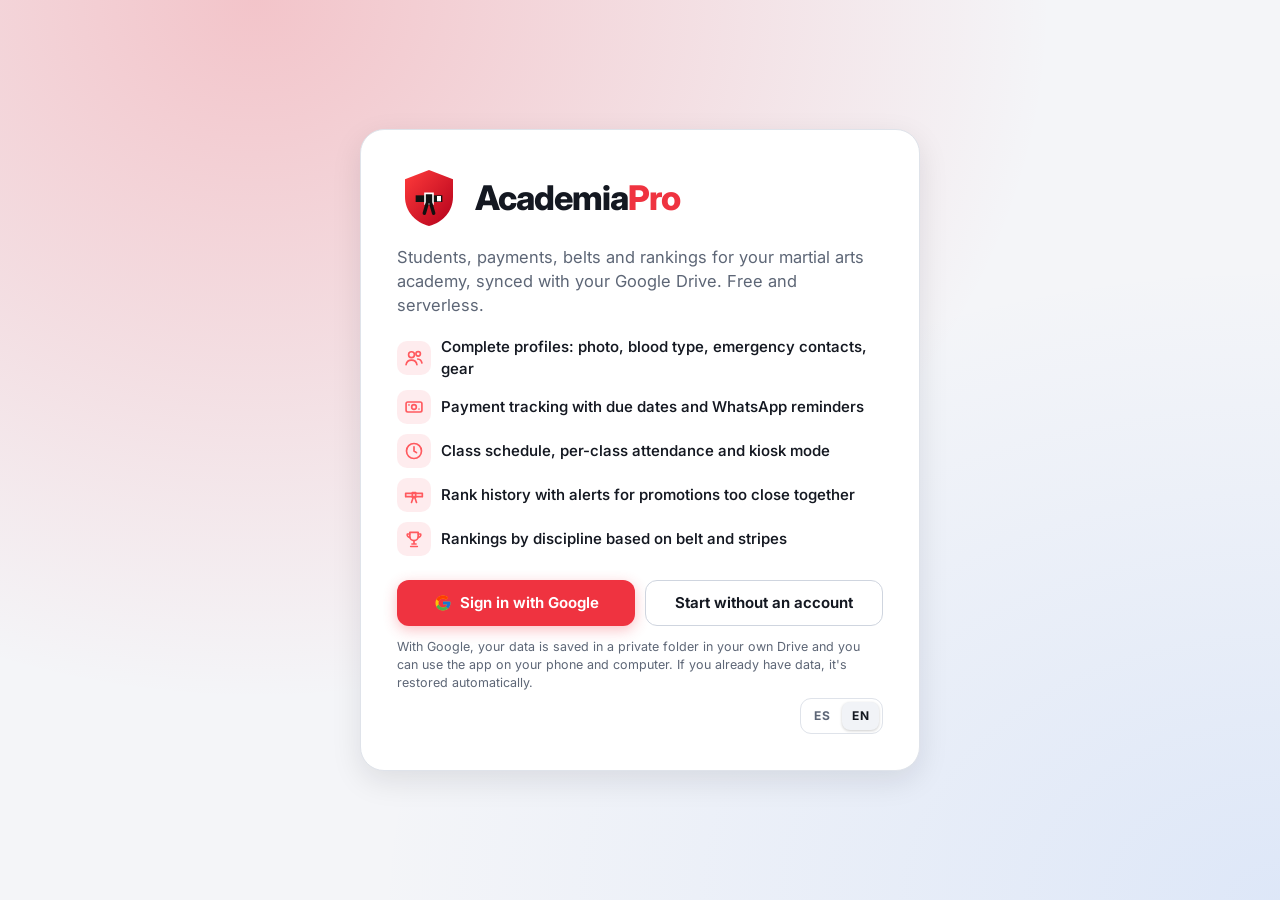
==== commit 79b70462: "Ronda 2: horario y clases, kiosco, prospectos, recibos, reportes, certificados, ficha, nuevas rutas " ====
--- a/index.html
+++ b/index.html
@@ -7,20 +7,39 @@
 <meta name="description" content="Alumnos, pagos, cinturones, asistencia y ranking para academias de MMA, BJJ, Muay Thai y artes marciales. Gratis, sincronizado con tu Google Drive.">
 <meta name="theme-color" content="#0b0d12">
 <meta name="color-scheme" content="dark light">
+<meta name="application-name" content="AcademiaPro">
+<meta name="apple-mobile-web-app-title" content="AcademiaPro">
+<meta property="og:type" content="website">
+<meta property="og:site_name" content="AcademiaPro">
+<meta property="og:title" content="AcademiaPro · Gestión de academias de artes marciales">
+<meta property="og:description" content="Alumnos, pagos, horario, asistencia, cinturones y prospectos para academias de MMA, BJJ, Muay Thai y artes marciales. Gratis y sincronizado con tu Google Drive.">
+<meta property="og:image" content="icons/icon-512.png">
+<meta property="og:locale" content="es_CO">
+<meta name="twitter:card" content="summary">
+<meta name="twitter:title" content="AcademiaPro · Gestión de academias de artes marciales">
+<meta name="twitter:description" content="Alumnos, pagos, horario, asistencia y cinturones para tu academia. Gratis y sin servidores.">
+<meta name="twitter:image" content="icons/icon-512.png">
 <script>/* tema antes de pintar: preferencia guardada o la del sistema */try{var p=(JSON.parse(localStorage.getItem("mma:prefs")||"{}")||{}).theme,d=document.documentElement;d.dataset.theme=p==="light"||p==="dark"?p:matchMedia("(prefers-color-scheme: light)").matches?"light":"dark";if(d.dataset.theme==="light")document.querySelector("meta[name=theme-color]").content="#f4f5f8"}catch(e){document.documentElement.dataset.theme="dark"}</script>
 <link rel="manifest" href="manifest.webmanifest">
 <link rel="icon" href="icons/icon.svg" type="image/svg+xml">
-<link rel="apple-touch-icon" href="icons/icon-180.png">
+<link rel="apple-touch-icon" sizes="180x180" href="icons/icon-180.png">
 <meta name="apple-mobile-web-app-capable" content="yes">
 <meta name="apple-mobile-web-app-status-bar-style" content="black-translucent">
 <link rel="preconnect" href="https://fonts.googleapis.com">
 <link rel="preconnect" href="https://fonts.gstatic.com" crossorigin>
 <link href="https://fonts.googleapis.com/css2?family=Inter:wght@400;500;600;700;800&display=swap" rel="stylesheet">
-<link rel="stylesheet" href="css/app.css?v=1">
+<link rel="stylesheet" href="css/app.css?v=2">
 <link rel="stylesheet" href="css/entreno.css?v=1">
 <link rel="stylesheet" href="css/dash.css?v=1">
 <link rel="stylesheet" href="css/tracking.css?v=1">
 <link rel="stylesheet" href="css/students.css?v=1">
+<link rel="stylesheet" href="css/clases.css?v=2">
+<link rel="stylesheet" href="css/leads.css?v=2">
+<link rel="stylesheet" href="css/recibo.css?v=2">
+<link rel="stylesheet" href="css/reportes.css?v=2">
+<link rel="stylesheet" href="css/grados.css?v=2">
+<link rel="stylesheet" href="css/certificado.css?v=2">
+<link rel="stylesheet" href="css/frases.css?v=2">
 </head>
 <body>
 <div class="boot"><div class="boot-spin"></div></div>
--- a/css/app.css
+++ b/css/app.css
@@ -20,6 +20,8 @@
   color-scheme:light;
 }
 *{box-sizing:border-box}
+/* hidden siempre gana a cualquier display de una clase */
+[hidden]{display:none!important}
 html{-webkit-text-size-adjust:100%}
 body{margin:0;background:var(--bg);color:var(--text);font:15px/1.45 var(--font);-webkit-font-smoothing:antialiased;min-height:100vh}
 a{color:inherit;text-decoration:none}
@@ -71,7 +73,6 @@
 .nav a.on{background:var(--accent-bg);color:var(--accent2)}
 .nav a,.bottom a{position:relative}
 .nav-badge{min-width:18px;height:18px;padding:0 5px;border-radius:999px;background:var(--err);color:#fff;font:700 11px/18px var(--font);font-style:normal;text-align:center;font-variant-numeric:tabular-nums}
-.nav-badge[hidden]{display:none}
 .nav .nav-badge{margin-left:auto}
 [data-theme=light] .nav a.on{color:var(--accent)}
 [data-theme=light] .side{background:#fff;border-right-color:var(--line)}
@@ -88,7 +89,6 @@
 .top-r{display:flex;align-items:center;gap:10px}
 .sede-pick{display:flex;align-items:center;gap:6px;background:var(--surface);border:1px solid var(--line);border-radius:999px;padding:0 6px 0 12px;color:var(--muted)}
 .sede-pick select{background:transparent;border:0;padding:8px 4px;font-weight:600;color:var(--text);max-width:170px;outline:none}
-.sede-pick[hidden]{display:none}
 .sync-chip{display:flex;align-items:center;gap:6px;padding:7px 12px;border-radius:999px;font-size:13px;font-weight:600;background:var(--surface);border:1px solid var(--line);color:var(--muted)}
 .sync-chip .ic{width:16px;height:16px}
 .sync-chip.ok{color:var(--ok)} .sync-chip.warn{color:var(--warn);border-color:color-mix(in srgb,var(--warn) 40%,transparent)} .sync-chip.err{color:var(--err)}
@@ -99,6 +99,7 @@
 /* ---------- botones ---------- */
 .btn{display:inline-flex;align-items:center;justify-content:center;gap:8px;padding:10px 16px;border-radius:10px;font-weight:650;font-size:14px;border:1px solid transparent;transition:.15s;white-space:nowrap;cursor:pointer;line-height:1.1}
 .btn .ic{width:18px;height:18px}
+.btn:disabled,.btn[aria-disabled="true"]{opacity:.45;cursor:not-allowed;box-shadow:none}
 .btn.primary{background:var(--accent);color:#fff;box-shadow:0 4px 14px rgba(239,51,64,.3)}
 .btn.primary:hover{background:var(--accent2)}
 .btn.primary.warn{background:var(--warn);box-shadow:none;color:#1a1300}
@@ -143,6 +144,7 @@
 .li + .li{border-top:1px solid var(--line)}
 .li:hover + .li,.li:hover{border-top-color:transparent}
 .li-link{display:flex;align-items:center;gap:12px;flex:1;min-width:0}
+button.li-link{text-align:start;border-radius:10px}
 .li-main{flex:1;min-width:0;display:flex;flex-direction:column;gap:2px}
 .li-main b{font-weight:650;overflow:hidden;text-overflow:ellipsis;white-space:nowrap}
 .li-main .muted{overflow:hidden;display:-webkit-box;-webkit-box-orient:vertical;-webkit-line-clamp:2;line-clamp:2;overflow-wrap:anywhere}
@@ -416,7 +418,6 @@
 .pay-head{flex:1 1 100%;display:flex;align-items:center;gap:12px;padding:10px;border-radius:12px;background:var(--surface2)}
 .pay-head div{display:flex;flex-direction:column}
 .period{flex:1 1 100%;display:flex;gap:12px;flex-wrap:wrap;padding:12px;border-radius:12px;border:1px dashed var(--line2)}
-.period[hidden]{display:none}
 .belt-preview{flex:1 1 100%;display:flex;justify-content:center;padding:14px;background:var(--surface2);border-radius:12px}
 [data-warn]{flex:1 1 100%;display:flex;flex-direction:column;gap:8px}
 [data-warn]:empty{display:none}
@@ -459,6 +460,8 @@
   .kpis{grid-template-columns:repeat(2,minmax(0,1fr))}
 }
 @media (max-width:900px){
+  /* avisos por encima de la barra inferior */
+  .toasts{bottom:calc(64px + env(safe-area-inset-bottom) + 12px)}
   .grid2{grid-template-columns:minmax(0,1fr)}
   .info-grid{grid-template-columns:minmax(0,1fr)}
 }
@@ -530,6 +533,8 @@
   .att .avatar{--s:44px!important}
   .preset-grid{grid-template-columns:1fr}
   .w-card{padding:24px}
+  .w-actions{flex-direction:column}
+  .w-actions .btn{width:100%;flex:none}
   .toolbar .btn span{display:none}
   .filters{gap:6px}
   .filters select{flex:1;min-width:0}
@@ -557,3 +562,104 @@
 .lang-sw button.on{background:var(--surface2);color:var(--text);box-shadow:0 1px 3px rgba(0,0,0,.2)}
 .w-lang{display:flex;justify-content:flex-end;margin-top:6px}
 .w-lang .lang-sw{margin-top:0}
+
+/* ---------- ronda 3: estructura (app.js) ---------- */
+/* barra lateral por grupos */
+.nav{gap:14px}
+.nav-grp{display:flex;flex-direction:column;gap:2px}
+.nav-lbl{font-size:10.5px;font-weight:700;text-transform:uppercase;letter-spacing:.08em;color:var(--muted);opacity:.8;padding:0 12px 4px}
+.side-foot > a[data-r]{display:flex;align-items:center;gap:12px;padding:10px 12px;border-radius:10px;color:var(--muted);font-weight:600;margin-bottom:8px}
+.side-foot > a[data-r]:hover{background:var(--surface);color:var(--text)}
+.side-foot > a[data-r].on{background:var(--accent-bg);color:var(--accent2)}
+[data-theme=light] .side-foot > a[data-r].on{color:var(--accent)}
+/* sync sin cuenta: punto neutro */
+.sync-chip.local{color:var(--muted)}
+.sync-dot{width:8px;height:8px;border-radius:50%;background:var(--muted);flex:none;box-shadow:0 0 0 3px color-mix(in srgb,var(--muted) 22%,transparent)}
+.sync-chip.busy{color:var(--info)}
+.sync-sheet{display:flex;flex-direction:column;align-items:center;text-align:center;gap:12px;padding:6px 0 10px}
+.sync-sheet .empty-ic{--tb:var(--info-bg);--tc:var(--info);margin:4px 0}
+.sync-sheet p{margin:0;color:var(--muted);max-width:40ch}
+/* franja sin conexión */
+.offline-strip{display:flex;align-items:center;justify-content:center;gap:8px;padding:7px 14px;font-size:13px;font-weight:600;background:var(--warn-bg);color:var(--warn);border-bottom:1px solid color-mix(in srgb,var(--warn) 30%,transparent)}
+.offline-strip .ic{width:16px;height:16px}
+/* buscador: en el celular es un icono en la barra superior */
+.top-search{display:flex;align-items:center;gap:8px;padding:7px 8px 7px 12px;border-radius:999px;background:var(--surface);border:1px solid var(--line);color:var(--muted);font-size:13px;font-weight:600;min-width:180px}
+.top-search span{flex:1;text-align:left}
+.top-search .ic{width:16px;height:16px}
+.top-search:hover{border-color:var(--line2);color:var(--text)}
+.view-load{display:grid;place-items:center;min-height:40vh}
+/* pantalla completa sin menús (kiosco) */
+body.bare .side,body.bare .top,body.bare .bottom,body.bare .scrim,body.bare .offline-strip{display:none!important}
+body.bare .main-wrap{margin-left:0}
+body.bare main{max-width:none;padding:0}
+/* hoja inferior (ui.sheet) */
+.sheet-grab{display:none}
+.modal.sheet .modal-b{padding-bottom:calc(18px + env(safe-area-inset-bottom))}
+.more-grid{display:grid;grid-template-columns:repeat(3,minmax(0,1fr));gap:8px}
+.more-it{display:flex;flex-direction:column;align-items:center;justify-content:center;gap:6px;min-height:78px;padding:10px 4px;border-radius:14px;background:var(--surface2);border:1px solid var(--line);font-size:12.5px;font-weight:650;color:var(--text);text-align:center;overflow-wrap:anywhere}
+.more-it .ic{width:22px;height:22px;color:var(--accent2)}
+[data-theme=light] .more-it .ic{color:var(--accent)}
+.more-it.on{border-color:var(--accent);background:var(--accent-bg)}
+.more-it:active{transform:scale(.97)}
+.more-foot{display:flex;align-items:center;justify-content:space-between;gap:10px;flex-wrap:wrap;margin-top:14px;padding-top:12px;border-top:1px solid var(--line)}
+.more-foot .lang-sw{margin-top:0}
+.more-foot .sync-chip span{display:inline!important}
+/* paleta de comandos (palette.js) */
+.pal-back{align-items:flex-start;padding-top:12vh}
+.modal.pal{max-width:620px;overflow:hidden}
+.pal .modal-h{display:none}
+.pal .modal-b{padding:0;display:flex;flex-direction:column;min-height:0}
+.pal-in{display:flex;align-items:center;gap:10px;padding:14px 16px;border-bottom:1px solid var(--line);color:var(--muted)}
+.pal-in input{flex:1;min-width:0;background:none;border:0;outline:none;font-size:16px;color:var(--text)}
+.pal-in kbd,.kbd{font:600 11px/1 var(--font);padding:4px 6px;border-radius:6px;border:1px solid var(--line2);background:var(--surface2);color:var(--muted)}
+.pal-list{overflow:auto;max-height:min(60vh,460px);padding:6px;overscroll-behavior:contain}
+.pal-g{font-size:11px;font-weight:700;text-transform:uppercase;letter-spacing:.07em;color:var(--muted);padding:10px 10px 4px}
+.pal-it{display:flex;align-items:center;gap:12px;width:100%;padding:9px 10px;border-radius:10px;text-align:left;color:var(--text);min-height:44px}
+.pal-it .li-ic{width:32px;height:32px;border-radius:9px}
+.pal-it .li-ic .ic{width:17px;height:17px}
+.pal-it b{display:block;font-weight:600;overflow:hidden;text-overflow:ellipsis;white-space:nowrap}
+.pal-it small{display:block;color:var(--muted);font-size:12px;overflow:hidden;text-overflow:ellipsis;white-space:nowrap}
+.pal-it > span:nth-child(2){flex:1;min-width:0}
+.pal-it.on{background:var(--accent-bg)}
+.pal-it.on .li-ic{color:var(--accent2)}
+.pal-it mark{background:none;color:var(--accent2);font-weight:800}
+[data-theme=light] .pal-it mark,[data-theme=light] .pal-it.on .li-ic{color:var(--accent)}
+.pal-foot{display:flex;gap:14px;flex-wrap:wrap;padding:9px 14px;border-top:1px solid var(--line);font-size:12px;color:var(--muted)}
+.pal-empty{padding:28px 16px;text-align:center;color:var(--muted)}
+.keys{display:grid;grid-template-columns:auto 1fr;gap:8px 14px;align-items:center;font-size:14px}
+.keys .kbd{justify-self:start;font-size:12px;padding:5px 8px}
+/* tarjeta de instalar (install.js) */
+.install-card{display:flex;align-items:center;gap:14px;flex-wrap:wrap}
+.install-card .li-ic{background:var(--accent-bg);color:var(--accent2);width:44px;height:44px;border-radius:12px}
+.install-card > div{flex:1;min-width:180px}
+.ios-steps{margin:8px 0 0;padding-left:20px;display:flex;flex-direction:column;gap:6px}
+/* utilidades compartidas */
+.pop{animation:pop .28s cubic-bezier(.3,1.6,.5,1)}
+@keyframes pop{from{transform:scale(.9)}to{transform:scale(1)}}
+.chip-row{display:flex;gap:6px;overflow-x:auto;scrollbar-width:none;-webkit-overflow-scrolling:touch;padding:2px;margin:0 -2px;max-width:100%;scroll-snap-type:x proximity}
+.chip-row::-webkit-scrollbar{display:none}
+.chip-row > *{flex:none;scroll-snap-align:start}
+/* transición entre pantallas */
+#main{view-transition-name:main}
+::view-transition-old(root),::view-transition-new(root){animation:none}
+::view-transition-old(main){animation:vt-out .14s ease-in both}
+::view-transition-new(main){animation:vt-in .22s ease-out both}
+@keyframes vt-out{to{opacity:0}}
+@keyframes vt-in{from{opacity:0;transform:translateY(8px)}}
+@media (max-width:760px){
+  .top-search{min-width:0;width:44px;height:44px;padding:0;justify-content:center;background:none;border:0;border-radius:10px}
+  .top-search span,.top-search kbd{display:none}
+  .top-search .ic{width:20px;height:20px}
+  .modal.sheet{padding-top:4px}
+  .sheet-grab{display:block;width:40px;height:5px;border-radius:3px;background:var(--line2);margin:6px auto 0;flex:none}
+  .modal.sheet .modal-h{padding-top:8px}
+  .pal-back{padding-top:0;align-items:flex-start}
+  .modal.pal{border-radius:0 0 18px 18px;max-height:88vh;transform:translateY(-14px)}
+  .pal-foot{display:none}
+}
+@media print{
+  .side,.top,.bottom,.scrim,.toasts,.offline-strip,.fab{display:none!important}
+  .main-wrap{margin-left:0!important}
+  main{padding:0!important;max-width:none!important}
+  #main{view-transition-name:none}
+}
--- a/css/entreno.css
+++ b/css/entreno.css
@@ -245,7 +245,6 @@
 .tm-btn .ic{width:22px;height:22px}
 .tm-btn.main{background:#fff;color:#14161b}
 .tm-btn.ghost{background:rgba(255,255,255,.16);color:#fff}
-.tm-btn[hidden]{display:none}
 
 @media (max-width:760px){
   .en-cta-b{flex-direction:column}
@@ -255,5 +254,203 @@
   .en-anchors{margin-left:-2px;margin-right:-2px}
 }
 @media (prefers-reduced-motion:reduce){.tm{transition:none}}
-.en-more[hidden],.tm-pre[hidden]{display:none}
 .en-chips .en-in{position:static;display:inline-flex;color:var(--c);border-color:color-mix(in srgb,var(--c) 40%,transparent)}
+/* ---------- ronda 3: hub, sub-vistas, gráficos y logros ---------- */
+.en-cta1{display:flex;align-items:center;gap:12px;padding:12px 14px}
+.en-cta1-ic{flex:none;width:38px;height:38px;border-radius:10px;display:grid;place-items:center;background:var(--accent-bg);color:var(--accent2)}
+.en-cta1-t{flex:1;min-width:0;display:flex;flex-direction:column}
+.en-cta1-b{display:flex;align-items:center;gap:12px;flex:none}
+.en-cta1-b .btn-link{display:inline-flex;align-items:center;gap:4px;font-size:13.5px;font-weight:600;padding:8px 0}
+.en-cta1-b .btn-link .ic{width:16px;height:16px}
+.en-tiles{display:grid;grid-template-columns:repeat(4,minmax(0,1fr));gap:10px;margin-bottom:16px}
+.en-tile{display:flex;align-items:center;gap:12px;min-width:0;padding:12px 14px;background:var(--surface);border:1px solid var(--line);border-radius:var(--r);box-shadow:var(--shadow-sm);color:inherit}
+.en-tile>div{display:flex;flex-direction:column;min-width:0}
+.en-tile b{font-size:18px;line-height:1.2;white-space:nowrap}
+.en-tile span:not(.kpi-ic){font-size:12.5px;color:var(--muted);line-height:1.25}
+.en-tile .kpi-ic{flex:none}
+.en-tile.lnk:hover{border-color:var(--line2)}
+.en-tile .en-ring text{font-size:10px;letter-spacing:-.02em}
+.en-ayer{display:flex;align-items:center;gap:10px;padding:10px 14px;margin-bottom:16px;border-radius:12px;background:var(--warn-bg);font-size:13.5px}
+.en-ayer>.ic{flex:none;color:var(--warn)}
+.en-ayer span{flex:1;min-width:0}
+.en-ayer .btn{flex:none}
+.en-comps{display:grid;grid-template-columns:repeat(auto-fill,minmax(220px,1fr));gap:10px}
+.en-comp{display:flex;align-items:center;gap:12px;padding:12px;border-radius:12px;border:1px solid var(--line);border-left:4px solid var(--c);background:var(--surface2);color:inherit;min-width:0}
+.en-comp:hover{border-color:var(--c)}
+.en-comp>span{display:flex;flex-direction:column;min-width:0}
+.en-tools{display:grid;grid-template-columns:repeat(6,minmax(0,1fr));gap:8px;margin-bottom:16px}
+.en-tools a{position:relative;display:flex;flex-direction:column;align-items:center;gap:6px;padding:12px 6px;border-radius:12px;border:1px solid var(--line);background:var(--surface);font-size:12.5px;font-weight:600;color:var(--text);text-align:center}
+.en-tools a:hover{border-color:var(--accent)}
+.en-tools .ic{width:22px;height:22px;color:var(--accent2)}
+.en-badge{position:absolute;top:6px;right:8px;min-width:18px;height:18px;padding:0 5px;border-radius:9px;background:var(--accent);color:#fff;font-size:11px;font-style:normal;font-weight:800;display:grid;place-items:center}
+.en-tds{border-top:3px solid var(--c)}
+.en-tds h4{font-size:18px;margin:6px 0 8px}
+.en-claves{margin:0 0 10px;padding-left:20px;font-size:14px}
+.en-claves li{margin:3px 0}
+.en-reto{margin:0 0 6px;font-size:14px}
+.en-tds .en-chk{margin-top:8px}
+.en-tds-list .li.on{background:var(--surface2)}
+.en-tds-list .li-main b{white-space:normal}
+.en-pk.comp span{border-style:dashed;border-left-style:solid}
+.en-meta-f{display:flex;gap:8px;align-items:center;flex-wrap:wrap}
+.en-meta-f input{width:120px}
+.en-seg{flex-wrap:wrap}
+.en-more-d{border:1px solid var(--line);border-radius:12px;padding:0 12px}
+.en-more-d>summary{display:flex;align-items:center;gap:8px;min-height:44px;cursor:pointer;font-weight:600;font-size:14px;list-style:none}
+.en-more-d>summary::-webkit-details-marker{display:none}
+.en-more-d>summary .ic{width:16px;height:16px;color:var(--muted)}
+.en-more-d[open]{padding-bottom:12px}
+.en-tags{margin-bottom:8px;flex-wrap:wrap}
+.en-rollos{display:flex;flex-direction:column;gap:8px;margin-bottom:8px}
+.en-rollo{display:grid;grid-template-columns:1fr 110px 1fr 1fr 36px;gap:6px;align-items:center}
+.en-rollo input,.en-rollo select{min-width:0;width:100%}
+/* mapa pilar × nivel */
+.en-mx-g{display:grid;grid-template-columns:minmax(76px,auto) repeat(var(--n),minmax(0,1fr));gap:6px;align-items:stretch}
+.en-mx-c{text-align:center;align-self:center;justify-self:center}
+.en-mx-p{align-self:center;font-size:13px;line-height:1.2}
+.en-mx-x{position:relative;display:flex;flex-direction:column;align-items:center;justify-content:center;min-height:52px;border-radius:10px;border:1px solid var(--line);color:var(--text);
+  background:linear-gradient(to top,color-mix(in srgb,var(--c) 24%,transparent) var(--p,0%),var(--surface2) var(--p,0%))}
+span.en-mx-x{color:var(--muted);background:transparent;border-style:dashed}
+.en-mx-x i{font-style:normal;font-weight:800;font-size:14px}
+.en-mx-x em{font-style:normal;font-size:10px;font-weight:800;text-transform:uppercase;letter-spacing:.06em;color:var(--c)}
+.en-mx-x.aqui{border-color:var(--c);box-shadow:0 0 0 1px var(--c) inset}
+.en-mx-x.full{border-color:color-mix(in srgb,var(--ok) 50%,transparent)}
+a.en-mx-x:hover{border-color:var(--c)}
+/* glosario */
+.en-search{display:flex;align-items:center;gap:8px;padding:0 12px;border:1px solid var(--line2);border-radius:12px;background:var(--surface2);margin-bottom:10px}
+.en-search .ic{flex:none;color:var(--muted);width:18px;height:18px}
+.en-search input{flex:1;min-width:0;border:0;background:transparent;height:44px;padding:0;outline:0;color:var(--text);font:inherit}
+.en-search:focus-within{border-color:var(--accent)}
+.en-glo-a{margin-bottom:8px}
+.en-az{position:sticky;top:var(--top-h,64px);z-index:4;display:flex;gap:2px;overflow-x:auto;scrollbar-width:none;padding:6px 0;background:var(--surface)}
+.en-az::-webkit-scrollbar{display:none}
+.en-az a{flex:none;min-width:30px;height:30px;display:grid;place-items:center;border-radius:8px;font-size:13px;font-weight:700;color:var(--muted)}
+.en-az a:hover{background:var(--surface2);color:var(--text)}
+.en-glo-h{margin:16px 0 6px;font-size:13px;color:var(--accent2);scroll-margin-top:120px}
+.en-term{padding:12px 0;border-bottom:1px solid var(--line)}
+.en-term-h{display:flex;align-items:baseline;gap:8px;flex-wrap:wrap}
+.en-term-h b{font-size:15px}
+.en-term-h .en-tag{margin-left:auto}
+.en-term p{margin:4px 0 0;font-size:14px;color:var(--muted)}
+.en-term-go{display:inline-block;margin-top:4px;padding:6px 0;font-size:13px;font-weight:600;color:var(--accent2)}
+/* currículo */
+.en-ranks{margin-bottom:10px}
+.en-ranks i{font-style:normal;opacity:.7;margin-left:4px;font-size:11.5px}
+.en-cur-act{justify-content:space-between;margin-bottom:12px;flex-wrap:wrap}
+.en-cur-act .muted{flex:1;min-width:200px}
+.en-reqs{display:flex;flex-direction:column}
+.en-req .en-chk.row{margin-bottom:4px}
+.en-req .en-chk.row>span:last-child{flex:1;min-width:0}
+.en-req-go{display:block;margin:-2px 0 8px 46px;font-size:12.5px;font-weight:600;color:var(--accent2)}
+.en-cond{margin:0;padding-left:20px}
+.en-cond li{margin:4px 0}
+/* repaso */
+.en-rep-c{display:flex;flex-direction:column;gap:8px;padding:16px;border-radius:14px;border:1px solid var(--line);border-top:3px solid var(--c);background:var(--surface2)}
+.en-rep-c h4{font-size:18px;margin:0}
+.en-rep-c p{margin:0}
+.en-rep-d summary{cursor:pointer;font-size:13.5px;font-weight:600;color:var(--accent2);padding:6px 0}
+.en-rep-d p{font-size:14px;color:var(--muted);margin-bottom:6px}
+.en-rep-b{display:grid;grid-template-columns:1fr 1fr;gap:8px;margin-top:6px}
+.en-rep-b .btn{min-height:48px}
+.en-1l{display:block;overflow:hidden;text-overflow:ellipsis;white-space:nowrap}
+/* diario */
+.en-dia .chip-row{margin-bottom:8px}
+.en-dia-l{display:flex;flex-direction:column;gap:10px;margin-top:6px}
+.en-ent{padding:12px 14px;border-radius:12px;border:1px solid var(--line);border-left:4px solid var(--c);background:var(--surface2);display:flex;flex-direction:column;gap:6px;min-width:0}
+.en-ent header{display:flex;align-items:center;justify-content:space-between;gap:8px}
+.en-ent-tags{display:flex;gap:6px;flex-wrap:wrap}
+.en-ent-tags span{font-size:12px;font-weight:600;color:var(--accent2)}
+.en-ent .en-cols{margin-top:0}
+.en-ent .en-cols p{margin:2px 0 0}
+.en-ent-r{margin:0;padding-left:18px;font-size:13.5px}
+/* gráficos: colores por arte validados (azul, rojo, aqua, amarillo, violeta; «otros» gris) */
+.en-charts{display:grid;grid-template-columns:repeat(auto-fit,minmax(min(100%,420px),1fr));gap:0 16px}
+.en-ch{min-width:0}
+.cv{position:relative;--cv1:#3987e5;--cv2:#e66767;--cv3:#199e70;--cv4:#c98500;--cv5:#9085e9;--cvo:#6f6e69;
+  --h1:#104281;--h2:#1c5cab;--h3:#3987e5;--h4:#86b6ef}
+[data-theme=light] .cv,[data-theme=light] .en-hb2{--cv1:#2a78d6;--cv2:#e34948;--cv3:#1baf7a;--cv4:#eda100;--cv5:#6250d6;--cvo:#a3a29c;--h1:#b7d3f6;--h2:#6da7ec;--h3:#2a78d6;--h4:#184f95}
+.en-hb2{--cv1:#3987e5;--cv2:#e66767}
+.cv-svg{display:block;max-width:100%;overflow:visible}
+.cv-grid{stroke:var(--line);stroke-width:1}
+.cv-ax{fill:var(--muted);font:500 10.5px var(--font);font-variant-numeric:tabular-nums}
+.cv-val{fill:var(--text);font:700 11px var(--font)}
+.cv-bar{transition:opacity .12s}
+.cv:has(.cv-hit.on) .cv-bar{opacity:.55}
+.cv-line{fill:none;stroke-width:2;stroke-linejoin:round;stroke-linecap:round}
+.cv-dot{stroke:var(--surface);stroke-width:2}
+.cv-cross{stroke:var(--muted);stroke-width:1}
+.cv-hit{fill:transparent;outline:none;cursor:default}
+.cv-hit.on,.cv-hit:focus-visible{fill:color-mix(in srgb,var(--text) 6%,transparent)}
+.cv-hc{stroke:transparent;stroke-width:2}
+.cv-hc.on{stroke:var(--text)}
+.cv-hc.h0{fill:var(--surface2)} .cv-hc.h1{fill:var(--h1)} .cv-hc.h2{fill:var(--h2)} .cv-hc.h3{fill:var(--h3)} .cv-hc.h4{fill:var(--h4)}
+.cv-leg{display:flex;flex-wrap:wrap;gap:6px 14px;margin:0 0 8px;font-size:12.5px;color:var(--muted)}
+.cv-leg span{display:inline-flex;align-items:center;gap:6px}
+.cv-leg i{width:10px;height:10px;border-radius:3px}
+.cv-leg.hm{gap:4px;align-items:center;margin:8px 0 0}
+.cv-leg.hm i{width:12px;height:12px}
+.cv-leg.hm i.h0{background:var(--surface2)} .cv-leg.hm i.h1{background:var(--h1)} .cv-leg.hm i.h2{background:var(--h2)} .cv-leg.hm i.h3{background:var(--h3)} .cv-leg.hm i.h4{background:var(--h4)}
+.cv-tip{position:absolute;z-index:5;pointer-events:none;min-width:110px;max-width:220px;padding:8px 10px;border-radius:10px;background:var(--bg2);border:1px solid var(--line2);box-shadow:var(--shadow);font-size:12.5px;color:var(--muted)}
+.cv-tip div{display:flex;align-items:center;gap:6px;line-height:1.5}
+.cv-tip .cv-tip-h{color:var(--muted);font-size:11.5px}
+.cv-tip div:nth-child(2){color:var(--text);font-weight:700}
+.cv-tip i{width:10px;height:2px;border-radius:1px;flex:none}
+.en-res-sum{display:flex;flex-wrap:wrap;gap:6px;margin-bottom:12px}
+.en-hb2{display:grid;grid-template-columns:1fr 1fr;gap:18px}
+.en-hb h4{font-size:12px;text-transform:uppercase;letter-spacing:.08em;color:var(--muted);margin-bottom:6px}
+.en-hb-r{display:grid;grid-template-columns:minmax(0,1.2fr) minmax(0,1fr) auto;gap:8px;align-items:center;font-size:13.5px;margin:6px 0}
+.en-hb-l{overflow:hidden;text-overflow:ellipsis;white-space:nowrap}
+.en-hb-t{height:10px;border-radius:0 4px 4px 0;background:transparent}
+.en-hb-t i{display:block;height:100%;border-radius:0 4px 4px 0;min-width:4px}
+.en-tabla summary{cursor:pointer;display:flex;align-items:center;gap:8px;font-weight:600}
+.en-tabla .tbl-wrap{overflow-x:auto;margin-top:10px}
+.en-tabla .tbl td,.en-tabla .tbl th{white-space:nowrap;font-variant-numeric:tabular-nums}
+.en-tabla .tbl td:first-child{display:table-cell}
+/* logros */
+.lg-grid{display:grid;grid-template-columns:repeat(auto-fill,minmax(150px,1fr));gap:10px;margin-top:14px}
+.lg{display:flex;flex-direction:column;align-items:center;text-align:center;gap:6px;padding:14px 10px;border-radius:14px;border:1px solid var(--line);background:var(--surface2);color:var(--text);min-width:0}
+.lg:disabled{cursor:default;opacity:1}
+.lg:not(.ok) .lg-badge{background:var(--surface);color:var(--muted);border:1px dashed var(--line2)}
+.lg:not(.ok) b{color:var(--muted)}
+.lg.ok{border-color:color-mix(in srgb,var(--warn) 40%,transparent)}
+.lg-badge{width:52px;height:52px;border-radius:50%;display:grid;place-items:center;background:linear-gradient(140deg,#fbbf24,#ef3340);color:#fff}
+.lg-badge .ic{width:26px;height:26px}
+.lg-badge.big{width:96px;height:96px;margin:0 auto 12px}
+.lg-badge.big .ic{width:46px;height:46px}
+.lg-bar{display:block;width:100%;height:5px;border-radius:3px;background:var(--surface);overflow:hidden}
+.lg-bar i{display:block;height:100%;background:var(--accent);border-radius:inherit}
+.pill.en-ok{background:var(--ok-bg);color:var(--ok)}
+.lg-cel{position:relative;text-align:center;padding:12px 0 4px;overflow:hidden}
+.lg-cel h3{font-size:22px;margin:0 0 4px}
+.lg-burst{position:absolute;left:50%;top:60px;width:0;height:0}
+.lg-burst i{position:absolute;width:8px;height:14px;border-radius:2px;background:hsl(calc(var(--i) * 30) 85% 60%);opacity:0;
+  transform:rotate(calc(var(--i) * 30deg)) translateY(0);animation:lgb 1s cubic-bezier(.2,.7,.3,1) .1s forwards}
+@keyframes lgb{0%{opacity:1;transform:rotate(calc(var(--i) * 30deg)) translateY(0)}100%{opacity:0;transform:rotate(calc(var(--i) * 30deg)) translateY(-110px)}}
+.lg-cel .lg-badge.big{animation:lgp .5s cubic-bezier(.3,1.6,.5,1)}
+@keyframes lgp{0%{transform:scale(.6)}100%{transform:scale(1)}}
+@media (prefers-reduced-motion:reduce){.lg-burst{display:none}.lg-cel .lg-badge.big{animation:none}}
+@media (max-width:900px){
+  .en-tiles{grid-template-columns:repeat(2,minmax(0,1fr))}
+  .en-tools{grid-template-columns:repeat(3,minmax(0,1fr))}
+}
+@media (max-width:760px){
+  .en-cta1{flex-wrap:wrap}
+  .en-cta1-b{width:100%;justify-content:space-between}
+  .en-tile{padding:10px 12px;gap:10px}
+  .en-tile b{font-size:16px}
+  .en-hb2{grid-template-columns:1fr}
+  .en-rollo{grid-template-columns:1fr 1fr 36px;padding-bottom:8px;border-bottom:1px solid var(--line)}
+  .en-rollo [name=r_tecnica]{grid-column:1/3}
+  .en-rollo [name=r_pareja]{grid-column:1/3}
+  .en-rollo [data-rdel]{grid-column:3;grid-row:1}
+  .en-mx-g{grid-template-columns:minmax(64px,auto) repeat(var(--n),minmax(0,1fr));gap:4px}
+  .en-mx-c{font-size:10.5px;padding:2px 6px}
+  .en-mx-p{font-size:12px}
+  .en-ayer{flex-wrap:wrap}
+}
+@media print{
+  .no-print,.en-back,.en-note{display:none!important}
+  .en-hero{border:0;background:none;padding:0}
+  .en-grado,.en-req .en-chk.row{break-inside:avoid;box-shadow:none}
+  .en-grado{border:1px solid #ccc}
+}
--- a/css/dash.css
+++ b/css/dash.css
@@ -38,13 +38,15 @@
 .dash-empty-ic{width:64px;height:64px;border-radius:50%;display:grid;place-items:center;background:var(--accent-bg);color:var(--accent2)}
 
 /* KPI */
-.kpis.dash-kpis{grid-template-columns:repeat(5,minmax(0,1fr))}
+.kpis.dash-kpis{grid-template-columns:repeat(6,minmax(0,1fr))}
 .dash-kpis .kpi{flex-direction:column;align-items:flex-start;gap:10px;font:inherit;color:inherit;text-align:left;cursor:default}
 .dash-kpis a.kpi,.dash-kpis button.kpi{cursor:pointer}
 .dash-kpis button.kpi:hover{border-color:var(--line2);transform:translateY(-1px)}
 .dash-kpis .kpi > div{width:100%}
 .dash-kpis .kpi span:not(.kpi-ic){display:block}
 .kpi-ic.c5{background:var(--accent-bg);color:var(--accent2)}
+.kpi-ic.c6{background:color-mix(in srgb,#a855f7 15%,transparent);color:#a855f7}
+.dash-kpis a.kpi:hover{border-color:var(--line2);transform:translateY(-1px)}
 .kpi-sub{display:block;margin-top:3px;font-size:12px;font-weight:600;color:var(--muted);white-space:nowrap;overflow:hidden;text-overflow:ellipsis;font-variant-numeric:tabular-nums}
 .kpi-sub.delta.up{color:var(--ok)} .kpi-sub.delta.down{color:var(--err)}
 
@@ -89,10 +91,73 @@
   .dash-h-act .btn{flex:1 1 100%;justify-content:center}
   .dash-new{display:none!important}
   .kpis.dash-kpis{grid-template-columns:repeat(2,minmax(0,1fr))}
-  .dash-kpis .kpi:last-child:nth-child(odd){grid-column:1 / -1}
+  .dash-kpis{gap:10px}
+  .dash-kpis .kpi{padding:12px;gap:8px}
+  .dash-kpis .kpi-ic{width:36px;height:36px;border-radius:10px}
+  .dash-kpis .kpi b{font-size:19px}
   .kpi-sub{white-space:normal}
   .dc-area,.dc-x{gap:6px}
   .dc-v{font-size:10px}
   .setup-demo .btn{flex:1 1 100%;justify-content:center;white-space:normal}
   .dash-empty-cta .btn{flex:1 1 100%;justify-content:center;white-space:normal}
 }
+
+/* primeros pasos en una línea (con datos de ejemplo) */
+.setup-mini{display:flex;align-items:center;gap:10px;width:100%;min-height:44px;padding:9px 14px;margin-bottom:16px;border-radius:12px;border:1px solid color-mix(in srgb,var(--accent) 30%,var(--line));background:var(--surface);font-weight:650;font-size:14px;text-align:left}
+.setup-mini > .ic:first-child{color:var(--accent2);width:18px;height:18px}
+.setup-mini > span:first-of-type{flex:none}
+.setup-mini-bar{flex:1;height:6px;border-radius:3px;background:var(--surface2);overflow:hidden;min-width:30px}
+.setup-mini-bar i{display:block;height:100%;background:var(--ok)}
+.setup-mini > .ic:last-child{color:var(--muted)}
+.setup .card-h .btn-link{margin-left:auto}
+
+/* cumpleaños de hoy */
+.dash-bday{display:flex;align-items:center;gap:10px;padding:8px 8px 8px 14px;margin-bottom:16px;border-radius:12px;background:var(--ok-bg);color:var(--ok);font-weight:650;font-size:14px}
+.dash-bday span{flex:1;min-width:0;color:var(--text)}
+.dash-p{margin:0 0 10px}
+
+/* clases de hoy */
+.dash-cl-h{display:flex;flex-direction:column;align-items:flex-start;width:50px;flex:none;font-variant-numeric:tabular-nums}
+.dash-cl-h b{font-size:14px}
+.dash-cl-h small{font-size:11.5px;color:var(--muted)}
+.dash-cl-row{cursor:default}
+.dash-cl-row.past{opacity:.6}
+.dash-cl-row.next{background:color-mix(in srgb,var(--accent) 7%,transparent)}
+.dash-cl-row .li-main b{display:flex;align-items:center}
+.dash-cl-row .li-act{flex-wrap:wrap;justify-content:flex-end}
+
+/* prospectos */
+.dl-stats{display:grid;grid-template-columns:repeat(3,minmax(0,1fr));gap:8px;margin-bottom:8px}
+.dl-st{display:flex;flex-direction:column;gap:2px;padding:10px;border-radius:10px;background:var(--surface2);min-width:0}
+.dl-st b{font-size:20px;font-weight:800;font-variant-numeric:tabular-nums}
+.dl-st span{font-size:12px;color:var(--muted);line-height:1.25}
+.dl-st:hover{background:var(--line)}
+
+/* riesgo */
+.risk{min-width:32px;text-align:center;font-size:12px;font-weight:800;padding:3px 7px;border-radius:999px;font-variant-numeric:tabular-nums}
+.risk.alto{background:var(--err-bg);color:var(--err)} .risk.medio{background:var(--warn-bg);color:var(--warn)} .risk.bajo{background:var(--surface2);color:var(--muted)}
+button.dash-more{display:inline-flex;align-items:center;gap:6px;padding:8px 10px 0}
+
+/* técnica de la semana */
+.dash-tds-f{display:block;font-size:16px;margin-bottom:6px}
+.dash-tds-k{margin:0 0 10px;padding-left:18px;color:var(--muted);font-size:13.5px}
+.dash-tds-k li + li{margin-top:2px}
+
+/* ingresos 12 meses */
+.dash-inc-n{display:flex;gap:20px;flex-wrap:wrap;margin-bottom:10px}
+.dash-inc-n b{display:block;font-size:20px;font-weight:800;font-variant-numeric:tabular-nums}
+.spark{position:relative;height:96px}
+.spark svg{display:block;width:100%;height:100%;overflow:visible}
+.sp-line{fill:none;stroke:var(--accent2);stroke-width:2;stroke-linejoin:round;stroke-linecap:round}
+.sp-area{fill:color-mix(in srgb,var(--accent) 12%,transparent);stroke:none}
+.sp-exp{fill:none;stroke:var(--muted);stroke-width:1.5;stroke-dasharray:4 4;opacity:.8}
+.sp-dot{position:absolute;width:10px;height:10px;margin:-5px 0 0 -5px;border-radius:50%;background:var(--accent2);box-shadow:0 0 0 2px var(--surface);pointer-events:none}
+.sp-hit{position:absolute;inset:0;display:flex}
+.sp-hit button{flex:1;height:100%;border-radius:4px}
+.sp-hit button.on,.sp-hit button:hover{background:color-mix(in srgb,var(--text) 6%,transparent)}
+.sp-tip{position:absolute;top:-6px;transform:translate(-50%,-100%);display:flex;flex-direction:column;gap:1px;padding:7px 10px;border-radius:10px;background:var(--surface2);border:1px solid var(--line2);box-shadow:var(--shadow);font-size:12px;white-space:nowrap;pointer-events:none;z-index:2;font-variant-numeric:tabular-nums}
+.sp-x{display:flex;justify-content:space-between;align-items:center;gap:8px;margin-top:8px;font-size:12px;color:var(--muted)}
+.sp-leg{display:inline-flex;align-items:center;gap:6px}
+.sp-leg i{display:inline-block;width:14px;height:0;border-top:2px solid var(--accent2)}
+.sp-leg i.l2{border-top:1.5px dashed var(--muted);margin-left:6px}
+.dash-opps{grid-template-columns:repeat(3,minmax(0,1fr))}
--- a/css/tracking.css
+++ b/css/tracking.css
@@ -7,15 +7,59 @@
 .att-tools [data-lista]{margin-left:auto}
 .att-otro{display:flex;align-items:center;gap:6px;flex-wrap:wrap;margin:-4px 0 12px;padding:8px 12px;border-radius:10px;background:var(--warn-bg);color:var(--warn);font-weight:600}
 .att-otro .ic{width:15px;height:15px}
-.att-debe{position:absolute;top:8px;left:8px;min-width:22px;height:22px;padding:0 5px;border-radius:11px;background:var(--err);color:#fff;font-size:13px;font-weight:800;line-height:22px;text-align:center}
-.att.on .att-check{animation:att-pop .22s ease-out}
-@keyframes att-pop{50%{transform:scale(1.18)}}
+/* cabecera: fecha, Hoy/Ayer, sede y kiosco */
+.att-top{display:flex;align-items:center;gap:8px;flex-wrap:wrap;margin-bottom:12px}
+.att-date{position:relative;display:inline-flex;align-items:center;gap:8px;padding:9px 14px;border-radius:12px;border:1px solid var(--line2);background:var(--surface);font-weight:600;font-size:14.5px;cursor:pointer;min-height:42px}
+.att-date .ic{width:18px;height:18px;color:var(--accent2)}
+.att-date span::first-letter{text-transform:uppercase}
+.att-date input{position:absolute;inset:0;width:100%;height:100%;opacity:0;cursor:pointer;border:0;padding:0}
+.att-date:focus-within{outline:2px solid var(--focus);outline-offset:2px}
+.att-qd{display:flex;gap:6px}
+.chip-b{padding:8px 13px;border-radius:999px;border:1px solid var(--line2);background:var(--surface);font-weight:650;font-size:13px;color:var(--muted);min-height:38px}
+.chip-b:hover{color:var(--text);border-color:var(--muted)}
+.att-top select{background:var(--surface);border:1px solid var(--line);border-radius:10px;padding:9px 10px;font-size:13.5px;font-weight:600;min-height:40px;max-width:100%}
+.att-kiosk{margin-left:auto}
+/* clases del día */
+.att-cls{margin-bottom:10px}
+.att-cl{--dc:var(--accent);display:flex;align-items:center;gap:8px;padding:9px 13px;border-radius:12px;border:1px solid var(--line2);border-left:4px solid var(--dc);background:var(--surface);font-size:13.5px;color:var(--muted);min-height:44px;max-width:240px}
+.att-cl b{font-variant-numeric:tabular-nums;color:var(--text);display:flex}
+.att-cl b .ic{width:16px;height:16px}
+.att-cl span{overflow:hidden;text-overflow:ellipsis;white-space:nowrap;font-weight:600}
+.att-cl i{font-style:normal;font-size:11.5px;font-weight:750;padding:2px 7px;border-radius:999px;background:var(--surface2);color:var(--muted)}
+.att-cl i.att-now{background:var(--ok);color:#fff}
+.att-cl.on{color:var(--text);border-color:var(--dc);background:color-mix(in srgb,var(--dc) 14%,var(--surface))}
+.att-cl.libre{--dc:var(--line2)}
+.att-cl.libre.on{--dc:var(--muted)}
+.att-libre{display:flex;align-items:center;gap:10px;flex-wrap:wrap;margin-bottom:12px}
+.att-libre select{background:var(--surface);border:1px solid var(--line);border-radius:10px;padding:9px 10px;font-size:13.5px;font-weight:600;min-height:40px;max-width:100%}
+.att-info{margin:-2px 0 12px}
+/* avisos por alumno: pago, tiquetera, lesión */
+.att-bds{position:absolute;top:8px;left:8px;display:flex;flex-direction:column;gap:4px;align-items:flex-start}
+.att-bd{display:inline-flex;align-items:center;gap:2px;min-width:22px;height:22px;padding:0 5px;border-radius:11px;font-size:12.5px;font-weight:800;line-height:22px;justify-content:center}
+.att-bd .ic{width:13px;height:13px;stroke-width:2.4}
+.att-bd.err{background:var(--err);color:#fff}
+.att-bd.warn{background:var(--warn);color:#1a1300}
+.att-bd.info{background:var(--info);color:#fff}
+/* pie fijo con el conteo */
+.att-foot{position:sticky;bottom:12px;z-index:5;display:flex;align-items:center;gap:12px;margin:14px -4px 0;padding:10px 10px 10px 16px;border-radius:14px;background:color-mix(in srgb,var(--surface) 92%,transparent);backdrop-filter:blur(10px);border:1px solid var(--line2);box-shadow:var(--shadow)}
+.att-foot .att-count{margin-left:0;flex:1;min-width:0}
+.att-foot .att-count span{color:var(--muted);font-weight:600}
+.att-foot.lleno .att-count b{color:var(--warn)}
+.att-foot .btn{min-width:110px}
+/* últimas clases */
+.att-h{align-items:center}
+.att-h-d{display:flex;flex-direction:column;align-items:center;justify-content:center;width:44px;height:44px;border-radius:10px;background:var(--surface2);flex:none;line-height:1.1}
+.att-h-d b{font-size:11px;text-transform:uppercase;color:var(--muted);font-weight:750}
+.att-h-d span{font-size:16px;font-weight:800}
+.att-stack{display:flex;align-items:center;margin-top:4px}
+.att-stack .avatar{margin-right:-6px;box-shadow:0 0 0 2px var(--surface)}
+.att-stack i{font-style:normal;font-size:11.5px;font-weight:700;color:var(--muted);margin-left:12px}
 .att-grid.att-list{grid-template-columns:minmax(0,1fr)!important;gap:6px}
 .att-list .att{flex-direction:row;align-items:center;gap:10px;padding:8px 44px 8px 10px;text-align:left;min-height:52px}
 .att-list .att b{flex:1;min-width:0;font-size:14px;overflow:hidden;text-overflow:ellipsis;white-space:nowrap}
 .att-list .att .avatar{--s:36px!important}
 .att-list .att-check{top:50%;margin-top:-11px;right:12px}
-.att-list .att-debe{position:static;flex:none;order:3}
+.att-list .att-bds{position:static;flex-direction:row;flex:none;order:3}
 .att-list .att svg.belt,.att-list .att > svg:not(.ic){flex:none}
 .list .li.on{border-color:var(--accent);background:var(--accent-bg)}
 
@@ -61,6 +105,16 @@
 
 @media (max-width:760px){
   .att-tools .search{flex-basis:100%}
+  .att-foot{bottom:calc(var(--bottom-h) + env(safe-area-inset-bottom) + 10px)}
+  .att-kiosk span{position:absolute;width:1px;height:1px;padding:0;margin:-1px;overflow:hidden;clip:rect(0 0 0 0);white-space:nowrap;border:0}
+  .att-top{flex-wrap:nowrap;gap:6px}
+  .att-top:has(select){flex-wrap:wrap}
+  .att-date{min-width:0;padding:9px 11px;font-size:14px}
+  .att-date span{overflow:hidden;text-overflow:ellipsis;white-space:nowrap;min-width:0}
+  .att-date .ic{flex:none}
+  .chip-b{padding:8px 10px}
+  .att-kiosk{flex:none;padding:8px 10px}
+  .att-cl{max-width:200px}
   .pf-photo .avatar{--s:72px!important}
   .pf-tabs{grid-template-columns:repeat(5,minmax(0,1fr))!important}
   .pf-tabs .tab{padding:8px 2px;font-size:11.5px}
@@ -70,3 +124,4 @@
   .pf-alert .row{width:100%}
   .pf-alert .row .btn{flex:1 1 auto;justify-content:center}
 }
+.att-stack .avatar span{font-size:9px}
--- a/css/students.css
+++ b/css/students.css
@@ -15,11 +15,23 @@
 .student-form .ranks-init:empty{display:none}
 .rank-init select:disabled{opacity:.5}
 
+/* congelado con fechas, precio por defecto y pie del alumno nuevo en una fila */
+.frz{flex:1 1 100%;display:flex;flex-wrap:wrap;gap:12px;padding:10px 12px;border-radius:12px;background:var(--surface2);border:1px dashed var(--line2)}
+.sf-foot{display:flex;align-items:center;gap:12px;width:100%;flex-wrap:nowrap}
+.sf-foot .sf-pay{flex:1;min-width:0;font-size:14px}
+.sf-foot .sf-pay span{overflow:hidden;text-overflow:ellipsis}
+.sf-foot .btn-link{flex:none}
+.sf-foot .btn.primary{flex:none}
+/* disciplina: columna de clases mínimas */
+.re-head,.re-row{grid-template-columns:minmax(110px,2fr) 48px 64px 72px 80px 70px 70px}
+
 /* ---------- aviso de pago rápido: chips de método ---------- */
 .toast.has-chips{flex-wrap:wrap;max-width:100%}
-.toast-chips{display:flex;gap:6px;flex-basis:100%;padding-left:28px}
+.toast-chips{display:flex;flex-wrap:wrap;gap:6px;flex-basis:100%;padding-left:28px}
 .toast-chip{border:1px solid #3a4258;background:transparent;color:#cfd5e2;border-radius:999px;padding:5px 11px;font:inherit;font-size:12.5px;font-weight:650;cursor:pointer;min-height:32px}
 .toast-chip.on{background:#fff;color:#1d2230;border-color:#fff}
+.toast-rec{display:inline-flex;align-items:center;gap:5px;text-decoration:none;margin-left:auto}
+.toast-rec .ic{width:14px;height:14px}
 .toast-chip:focus-visible{outline:2px solid #fff;outline-offset:2px}
 @media (pointer:coarse){ .toast-chip{min-height:40px;padding:6px 14px} }
 
@@ -33,12 +45,21 @@
 .debt-opt.primary{border-color:var(--ok);background:var(--ok-bg)}
 .debt-opt.primary b{color:var(--ok)}
 
-/* ---------- filas de Pagos en 2 líneas ---------- */
+/* ---------- Pagos: pestañas con enlace a Reportes, consejo de un solo uso ---------- */
+.pay-tabs{display:flex;align-items:center;gap:10px;margin-bottom:16px}
+.pay-tabs .tabs{margin-bottom:0;flex:1;min-width:0}
+.pay-rep{flex:none}
+.pay-tip{display:flex;align-items:flex-start;gap:10px;background:var(--info-bg);border-radius:12px;padding:10px 6px 10px 12px;margin:0 0 12px}
+.pay-tip > .ic{color:var(--info);flex:none;margin-top:2px}
+.pay-tip p{margin:0;flex:1;font-size:13px;line-height:1.45}
+.pay-tip .icon-btn{flex:none;margin-top:-4px}
+
+/* ---------- filas de Pagos en 2 líneas: nombre arriba, píldora y valor abajo ---------- */
 .pay-row{gap:8px}
-.pr-link{flex:1;min-width:0;display:grid;grid-template-columns:40px minmax(0,1fr) auto;grid-template-areas:"av nm amt" "av mt mt";column-gap:12px;row-gap:3px;align-items:center}
+.pr-link{flex:1;min-width:0;display:grid;grid-template-columns:40px minmax(0,1fr) auto;grid-template-areas:"av nm nm" "av mt amt";column-gap:12px;row-gap:3px;align-items:center}
 .pr-link > .avatar{grid-area:av}
 .pr-name{grid-area:nm;font-weight:650;overflow:hidden;text-overflow:ellipsis;white-space:nowrap;min-width:0}
-.pr-amt{grid-area:amt;font-weight:700;font-size:14px;white-space:nowrap}
+.pr-amt{grid-area:amt;font-weight:700;font-size:14px;white-space:nowrap;justify-self:end;align-self:start;font-variant-numeric:tabular-nums}
 .pr-amt.err{color:var(--err)}
 .pr-meta{grid-area:mt;display:flex;align-items:center;gap:6px 8px;flex-wrap:wrap;min-width:0}
 .pr-meta .muted{min-width:0;overflow-wrap:anywhere}
@@ -62,7 +83,6 @@
 .remind-it input{width:18px;height:18px;flex:none;accent-color:var(--accent)}
 .remind-it.sent{opacity:.65}
 .remind-ok{color:var(--ok);display:inline-flex}
-.remind-ok[hidden]{display:none}
 
 /* ---------- lista de alumnos ---------- */
 .f-desk{display:contents}
@@ -80,10 +100,27 @@
 .st-card2 .st-belts{min-height:36px;justify-content:flex-start}
 .st-foot2{display:grid;gap:5px;justify-items:center;margin-top:auto;min-height:48px;align-content:start}
 .st-foot2 .pill{white-space:normal;text-align:center;justify-content:center}
-.st-row .li-link{flex:1}
+.st-row .li-link{flex:1;min-width:0}
+/* etiqueta corta de disciplina (BJJ, MT, MMA) */
+.dtag{display:inline-flex;align-items:center;height:18px;padding:0 6px;border-radius:5px;font-size:10.5px;font-weight:800;letter-spacing:.03em;color:var(--text);
+  background:color-mix(in srgb,var(--dc) 22%,var(--surface));border:1px solid color-mix(in srgb,var(--dc) 55%,transparent);flex:none;white-space:nowrap}
+.mini-belt{gap:5px}
+.st-nm{display:flex;align-items:center;gap:6px;min-width:0}
+.st-nm b{overflow:hidden;text-overflow:ellipsis;white-space:nowrap;min-width:0;flex:0 1 auto}
+.st-tags{display:none;gap:3px;flex:none}
+.st-tags:empty{display:none}
+.st-sub{display:flex;align-items:center;gap:6px;min-width:0;flex-wrap:nowrap}
+.st-sub .pill{flex:none}
+.st-sub .muted{overflow:hidden;text-overflow:ellipsis;white-space:nowrap;min-width:0}
+.st-foot2{display:flex;flex-wrap:wrap;align-items:center;justify-content:center;gap:4px 6px}
+.st-bulk{flex:none}
 
 /* ---------- tienda ---------- */
-.kpi b.kpi-tallas{white-space:normal;font-size:16px;line-height:1.3}
+.kpi .kpi-tallas{display:flex;flex-wrap:wrap;gap:5px;margin-bottom:4px}
+.tn-size{display:inline-flex;align-items:baseline;gap:2px;border:1px solid var(--line2);background:var(--surface2);border-radius:7px;padding:2px 7px;font-size:13px;color:var(--text)}
+.kpi .tn-size b{display:inline;font-size:13px;font-weight:800;letter-spacing:0}
+.tn-size i{font-style:normal;font-size:12px;color:var(--muted);font-variant-numeric:tabular-nums}
+.tn-filters .chip-row{flex:1 1 100%}
 .tn-act{flex:none}
 
 @media (max-width:760px){
@@ -91,16 +128,38 @@
   .st-filters .f-btn.only-m{display:inline-flex!important}
   .st-filters .seg.small:first-child{flex:1 1 100%;overflow-x:auto}
   .pay-row{padding:10px 4px}
-  .pr-name{white-space:normal;display:-webkit-box;-webkit-box-orient:vertical;-webkit-line-clamp:2;line-clamp:2;overflow-wrap:anywhere;line-height:1.25}
-  .pr-amt{font-size:13.5px;align-self:start}
+  /* en el celular el valor sube a la línea del nombre para que la píldora tenga todo el ancho */
+  .pr-link{grid-template-areas:"av nm amt" "av mt mt"}
+  .pr-amt{font-size:13.5px}
+  .pr-meta .muted.small{flex-basis:100%}
+  /* indicadores en tira horizontal de ~64 px */
+  .kpis.pay-kpis{display:flex;overflow-x:auto;gap:8px;margin:0 -14px 14px;padding:0 14px 4px;scroll-snap-type:x proximity;scroll-padding-inline:14px;scrollbar-width:none}
+  .kpis.pay-kpis::-webkit-scrollbar{display:none}
+  .pay-kpis .kpi{flex:0 0 auto;height:64px;padding:8px 16px 8px 8px;gap:10px;border-radius:999px;scroll-snap-align:start;max-width:78vw;flex-direction:row;align-items:center}
+  .pay-kpis .kpi div{width:auto}
+  .pay-kpis .kpi-ic{width:44px;height:44px;border-radius:50%}
+  .pay-kpis .kpi b{font-size:17px}
+  .pay-kpis .kpi span{font-size:12px;white-space:nowrap}
+  .pay-tabs{gap:8px}
+  .pay-rep span{position:absolute;width:1px;height:1px;padding:0;margin:-1px;overflow:hidden;clip:rect(0 0 0 0);white-space:nowrap;border:0}
+  .pay-rep{width:44px;height:44px;padding:0;justify-content:center}
   .pay-row .paycheck{width:44px;height:44px}
   .tn-li{gap:8px}
-  .tn-act .btn span{display:none}
+  /* sin baldosa huérfana: la de tallas ocupa la fila entera */
+  .tn-kpis .kpi:last-child{grid-column:1/-1}
+  .tn-act .btn span{position:absolute;width:1px;height:1px;padding:0;margin:-1px;overflow:hidden;clip:rect(0 0 0 0);white-space:nowrap;border:0}
   .tn-act .btn{width:44px;height:44px;padding:0}
   .st-card2 .st-pay{top:6px;right:6px}
+  .st-tags{display:inline-flex}
+  .st-bulk{width:44px;height:44px;padding:0;justify-content:center}
   .student-form .rank-init{grid-template-columns:10px minmax(0,1fr) minmax(0,1fr)}
   .student-form .rank-init b{grid-column:2/4}
   .student-form .rank-init select[name^=rk_]{grid-column:1/3}
   .student-form .rank-init input{grid-column:1/-1}
-  .modal-f:has([data-savepay]) .btn,.modal-f:has([data-inact]) .btn{flex:1 1 auto}
+  .modal-f:has([data-inact]) .btn{flex:1 1 auto}
+  .sf-foot{gap:10px}
+  .sf-foot .sf-pay{font-size:13.5px}
+  .re-row{grid-template-columns:1fr 44px 56px 56px}
+  .re-row input[data-f=cl]{grid-column:2/4}
+  .re-row .re-act{grid-column:4/5}
 }
--- a/css/clases.css
+++ b/css/clases.css
@@ -0,0 +1,128 @@
+/* horario semanal, kiosco y carné QR */
+
+/* ---------- horario ---------- */
+.hz-head{display:flex;align-items:flex-start;justify-content:space-between;gap:12px;flex-wrap:wrap}
+.hz-head h2{font-size:20px;margin:0 0 2px}
+.hz-act{display:flex;gap:8px;flex-wrap:wrap}
+.hz-week{display:grid;grid-template-columns:repeat(7,minmax(0,1fr));gap:8px;margin-bottom:16px}
+.hz-col{background:var(--surface);border:1px solid var(--line);border-radius:var(--r);padding:8px;min-width:0;display:flex;flex-direction:column;gap:6px;box-shadow:var(--shadow-sm)}
+.hz-col.hoy{border-color:color-mix(in srgb,var(--accent) 45%,var(--line))}
+.hz-col h3{font-size:13px;font-weight:750;color:var(--muted);display:flex;align-items:center;gap:6px;margin:2px 2px 4px;text-transform:capitalize}
+.hz-col.hoy h3{color:var(--text)}
+.hz-col h3 .tag{font-size:10.5px;padding:2px 6px}
+.hz-nada{font-size:12px;color:var(--muted);margin:4px 2px}
+.hz-b{position:relative;border-radius:10px;background:color-mix(in srgb,var(--dc) 12%,var(--surface));border:1px solid color-mix(in srgb,var(--dc) 30%,transparent);border-left:4px solid var(--dc);min-width:0;overflow:hidden}
+.hz-b-main{display:flex;flex-direction:column;gap:2px;width:100%;text-align:left;padding:8px 10px;min-width:0;color:inherit}
+.hz-b-main:hover{background:color-mix(in srgb,var(--dc) 8%,transparent)}
+.hz-b-main b{font-size:13.5px;line-height:1.25;overflow-wrap:anywhere}
+.hz-t{font-size:12px;font-weight:700;font-variant-numeric:tabular-nums;color:color-mix(in srgb,var(--dc) 65%,var(--text))}
+.hz-m{font-size:11.5px;color:var(--muted);overflow-wrap:anywhere}
+.hz-m:empty{display:none}
+.hz-m span{white-space:nowrap}
+.hz-b-hoy{display:flex;align-items:center;justify-content:space-between;gap:6px;flex-wrap:wrap;padding:0 8px 8px 10px;font-size:12px;font-weight:650}
+.hz-b-hoy .btn{padding:6px 9px;font-size:12px}
+.hz-week .hz-b-hoy .btn span{display:none}
+.hz-day{display:none}
+.hz-tabs{margin-bottom:10px}
+.hz-tab{display:flex;flex-direction:column;align-items:center;gap:2px;min-width:52px;padding:8px 10px;border-radius:12px;border:1px solid var(--line2);background:var(--surface);color:var(--muted);text-transform:capitalize}
+.hz-tab b{font-size:13px}
+.hz-tab i{font-style:normal;font-size:11.5px;font-weight:700}
+.hz-tab.on{border-color:var(--accent);color:var(--text);background:var(--accent-bg)}
+.hz-list{display:flex;flex-direction:column;gap:8px;margin-bottom:16px}
+.hz-list .hz-b-main{padding:12px 14px}
+.hz-list .hz-b-main b{font-size:15px}
+.hz-list .hz-t{font-size:13px}
+.hz-list .hz-b-hoy{padding:0 12px 12px 14px;font-size:13px}
+.hz-sug{font-size:13px;color:var(--muted);margin:16px 0 8px;font-weight:650}
+.hz-presets{display:flex;flex-direction:column;gap:6px}
+.hz-preset{display:flex;align-items:center;gap:10px;padding:10px 12px;border-radius:10px;border:1px dashed color-mix(in srgb,var(--dc) 55%,var(--line2));background:color-mix(in srgb,var(--dc) 7%,var(--surface));text-align:left;font-weight:600;font-size:13.5px;color:var(--text)}
+.hz-preset .ic{width:16px;height:16px;color:var(--dc);flex:none}
+@media (max-width:1100px) and (min-width:901px){.hz-week{gap:5px}.hz-col{padding:6px}}
+@media (max-width:900px){
+  .hz-week{display:none}
+  .hz-day{display:block}
+  .hz-act{width:100%}
+  .hz-act .btn{flex:1 1 auto}
+}
+
+/* tarjeta en Academia */
+.hz-acad .list .li b{font-variant-numeric:tabular-nums}
+
+/* ---------- carné QR ---------- */
+.qr-card{width:290px;max-width:100%;margin:0 auto;border-radius:16px;border:1px solid var(--line2);background:var(--surface);overflow:hidden;color:var(--text)}
+.qr-card-h{display:flex;justify-content:space-between;align-items:center;gap:8px;padding:10px 14px;background:var(--accent);color:#fff;font-size:12px}
+.qr-card-h b{font-size:14px;overflow:hidden;text-overflow:ellipsis;white-space:nowrap}
+.qr-card-b{display:flex;align-items:center;gap:12px;padding:14px}
+.qr-card-i{display:flex;flex-direction:column;gap:4px;min-width:0}
+.qr-card-i b{font-size:16px;overflow-wrap:anywhere}
+.qr-card-i span,.qr-card-i small{color:var(--muted);font-size:12.5px}
+.qr-card-q{display:flex;justify-content:center;padding:4px 14px 6px}
+.qr-card-q svg.qr{border-radius:8px;max-width:100%;height:auto}
+.qr-card-f{display:block;text-align:center;font-size:11.5px;color:var(--muted);padding:0 14px 14px}
+
+/* ---------- kiosco ---------- */
+body.bare{background:var(--bg)}
+.ki{min-height:100dvh;display:flex;flex-direction:column;padding:16px max(16px,env(safe-area-inset-right)) max(16px,env(safe-area-inset-bottom)) max(16px,env(safe-area-inset-left));gap:14px;max-width:820px;margin:0 auto;width:100%}
+.ki-top{display:flex;align-items:center;gap:12px}
+.ki-top .ki-brand{flex:1;min-width:0}
+.ki-top .ki-brand b{display:block;font-size:18px;overflow:hidden;text-overflow:ellipsis;white-space:nowrap}
+.ki-top .ki-brand span{font-size:13px;color:var(--muted)}
+.ki-clock{font-size:28px;font-weight:800;font-variant-numeric:tabular-nums;letter-spacing:-.02em}
+.ki-main{flex:1;display:flex;flex-direction:column;gap:14px}
+.ki-h{font-size:clamp(22px,5vw,34px);font-weight:800;text-align:center;margin:8px 0 0;letter-spacing:-.02em}
+.ki-sub{text-align:center;color:var(--muted);margin:0}
+.ki-search{display:flex;align-items:center;gap:10px;background:var(--surface);border:2px solid var(--line2);border-radius:16px;padding:0 16px}
+.ki-search:focus-within{border-color:var(--accent)}
+.ki-search .ic{width:24px;height:24px;color:var(--muted);flex:none}
+.ki-search input{flex:1;min-width:0;border:0;background:transparent;font-size:22px;padding:16px 0;color:var(--text);outline:none}
+.ki-res{display:grid;grid-template-columns:repeat(auto-fill,minmax(150px,1fr));gap:10px}
+.ki-al{display:flex;flex-direction:column;align-items:center;gap:8px;padding:14px 10px;border-radius:16px;background:var(--surface);border:1px solid var(--line2);font-weight:700;text-align:center;color:var(--text);min-width:0}
+.ki-al b{overflow-wrap:anywhere;font-size:15px}
+.ki-al:active{transform:scale(.98)}
+.ki-or{display:flex;align-items:center;gap:10px;color:var(--muted);font-size:13px;font-weight:650}
+.ki-or::before,.ki-or::after{content:"";flex:1;height:1px;background:var(--line2)}
+.ki-pin{display:flex;flex-direction:column;align-items:center;gap:12px}
+.ki-dots{display:flex;gap:14px;min-height:22px}
+.ki-dots i{width:18px;height:18px;border-radius:50%;border:2px solid var(--line2)}
+.ki-dots i.on{background:var(--accent);border-color:var(--accent)}
+.ki-pad{display:grid;grid-template-columns:repeat(3,minmax(0,84px));gap:10px;justify-content:center}
+.ki-pad button{height:64px;border-radius:16px;background:var(--surface);border:1px solid var(--line2);font-size:26px;font-weight:750;color:var(--text);display:flex;align-items:center;justify-content:center}
+.ki-pad button:active{background:var(--surface2)}
+.ki-pad button .ic{width:24px;height:24px}
+.ki-pad button.vacio{visibility:hidden}
+.ki-foot{display:flex;gap:10px;justify-content:center;flex-wrap:wrap}
+.ki-msg{text-align:center;color:var(--warn);font-weight:650;min-height:20px;margin:0}
+/* pantalla de confirmación */
+.ki-ok{position:fixed;inset:0;z-index:80;display:flex;flex-direction:column;align-items:center;justify-content:center;gap:14px;padding:24px;text-align:center;background:color-mix(in srgb,var(--ok) 16%,var(--bg));animation:ki-in .2s ease-out}
+.ki-ok.ya{background:color-mix(in srgb,var(--info) 14%,var(--bg))}
+.ki-ok.mal{background:color-mix(in srgb,var(--err) 14%,var(--bg))}
+.ki-ok .avatar{box-shadow:0 0 0 6px color-mix(in srgb,var(--ok) 45%,transparent)}
+.ki-ok h2{font-size:clamp(28px,7vw,46px);font-weight:850;letter-spacing:-.02em;margin:0}
+.ki-ok .ki-nom{font-size:clamp(20px,4.5vw,28px);font-weight:750;overflow-wrap:anywhere}
+.ki-ok .ki-clase{color:var(--muted);font-size:15px}
+.ki-warn{display:flex;align-items:center;gap:8px;padding:10px 16px;border-radius:12px;font-weight:700;font-size:16px;max-width:100%}
+.ki-warn .ic{width:20px;height:20px;flex:none}
+.ki-warn.err{background:var(--err);color:#fff}
+.ki-warn.warn{background:var(--warn-bg);color:var(--warn);border:1px solid color-mix(in srgb,var(--warn) 40%,transparent)}
+.ki-bar{position:absolute;left:0;bottom:0;height:6px;background:var(--ok);animation:ki-bar 4s linear forwards}
+.ki-ok .ki-check{width:84px;height:84px;border-radius:50%;background:var(--ok);color:#fff;display:flex;align-items:center;justify-content:center}
+.ki-ok.ya .ki-check{background:var(--info)}
+.ki-ok .ki-check .ic{width:48px;height:48px;stroke-width:3}
+@keyframes ki-in{from{opacity:0;transform:scale(.97)}}
+@keyframes ki-bar{from{width:100%}to{width:0}}
+.ki-video{position:relative;width:100%;max-width:420px;margin:0 auto;aspect-ratio:1;border-radius:18px;overflow:hidden;background:#000}
+.ki-video video{width:100%;height:100%;object-fit:cover}
+.ki-video::after{content:"";position:absolute;inset:18%;border:3px solid rgba(255,255,255,.85);border-radius:16px}
+.ki-setup{max-width:520px;margin:0 auto;width:100%}
+.ki-clases{display:flex;flex-direction:column;gap:8px}
+.ki-clases label{display:flex;align-items:center;gap:10px;padding:12px;border-radius:12px;border:1px solid var(--line2);background:var(--surface);cursor:pointer}
+.ki-clases label:has(input:checked){border-color:var(--accent);background:var(--accent-bg)}
+.ki-clases input{accent-color:var(--accent);width:auto;flex:none;padding:0;margin:0;background:none;border:0;min-height:0}
+@media (prefers-reduced-motion:reduce){.ki-ok,.ki-bar{animation:none}.ki-bar{display:none}}
+@media print{
+  /* solo al imprimir un carné (printQr agrega la clase y la quita al terminar) */
+  body.print-qr *{visibility:hidden}
+  body.print-qr .qr-print,body.print-qr .qr-print *{visibility:visible}
+  body.print-qr .qr-print{position:absolute;inset:0;display:flex;justify-content:center;padding-top:20mm}
+  .qr-card{border:1px solid #999;background:#fff;color:#000}
+}
--- a/css/leads.css
+++ b/css/leads.css
@@ -0,0 +1,136 @@
+/* Prospectos (tablero por etapa, ficha, link de inscripción) y mensaje masivo (js/difusion.js) */
+.ld-head{display:flex;align-items:flex-end;justify-content:space-between;gap:12px 16px;flex-wrap:wrap;margin:0 0 16px}
+.ld-head h2{font-size:22px}
+.ld-act{display:flex;gap:8px;flex-wrap:wrap}
+.ld-kpis .kpi b{font-size:20px}
+.ld-of{font-size:14px;color:var(--muted);font-weight:700}
+.ld-tools{flex-wrap:wrap}
+.ld-tools .search{flex:1 1 240px}
+.ld-late-b{display:inline-flex;align-items:center;gap:6px;font-size:13px;font-weight:700;color:var(--err);background:var(--err-bg);padding:6px 10px;border-radius:999px}
+.ld-late-b .ic{width:16px;height:16px}
+
+/* etapas: en el celular se elige una; en el computador se ven todas */
+.ld-stages{display:none;margin-bottom:10px}
+.ld-st{display:inline-flex;align-items:center;gap:7px;padding:8px 13px;border-radius:999px;border:1px solid var(--line2);background:var(--surface);font-weight:650;font-size:13.5px;color:var(--muted);white-space:nowrap;min-height:40px}
+.ld-st i{font-style:normal;font-size:12px;font-weight:800;background:var(--surface2);border-radius:999px;padding:1px 7px;color:var(--text)}
+.ld-st.on{border-color:var(--accent);color:var(--text);background:color-mix(in srgb,var(--accent) 14%,var(--surface))}
+.ld-board{display:grid;grid-template-columns:repeat(5,minmax(0,1fr));gap:12px;align-items:start}
+.ld-col{background:var(--bg2);border:1px solid var(--line);border-radius:var(--r);padding:10px;min-width:0}
+.ld-col-h{display:flex;align-items:center;gap:8px;font-size:14px;margin:2px 4px 10px}
+.ld-col-h .count-b{margin-left:auto}
+.ld-dot{width:9px;height:9px;border-radius:50%;flex:none;background:var(--info)}
+.ld-dot.contactado{background:var(--warn)} .ld-dot.prueba{background:#a855f7} .ld-dot.inscrito{background:var(--ok)} .ld-dot.perdido{background:var(--muted)}
+.ld-cards{display:flex;flex-direction:column;gap:8px}
+.ld-nada{margin:6px 4px 8px}
+.ld-card{display:flex;flex-direction:column;align-items:flex-start;gap:6px;width:100%;text-align:left;background:var(--surface);border:1px solid var(--line);border-radius:12px;padding:11px 12px;box-shadow:var(--shadow-sm);transition:.12s;min-width:0}
+.ld-card:hover{border-color:var(--line2);transform:translateY(-1px)}
+.ld-card.due{border-left:3px solid var(--warn)}
+.ld-card.late{border-left:3px solid var(--err)}
+.ld-n{font-weight:700;max-width:100%;overflow:hidden;text-overflow:ellipsis;white-space:nowrap}
+.ld-meta{display:flex;align-items:center;gap:8px;flex-wrap:wrap;font-size:12px;color:var(--muted)}
+.ld-meta .tag{padding:2px 8px;font-size:11.5px}
+.ld-trial{display:inline-flex;align-items:center;gap:5px;font-size:12.5px;font-weight:650;color:var(--text)}
+.ld-trial .ic{width:15px;height:15px;color:#a855f7}
+.ld-trial.hoy{color:var(--ok)} .ld-trial.hoy .ic{color:var(--ok)}
+.ld-due{display:inline-flex;align-items:center;gap:5px;font-size:12px;font-weight:700;color:var(--warn)}
+.ld-due .ic{width:15px;height:15px}
+.ld-card.late .ld-due{color:var(--err)}
+
+/* ficha */
+.ld-det{display:flex;flex-direction:column;gap:14px}
+.ld-det-h p{margin:8px 0 0}
+.ld-det-h a{color:var(--accent2);font-weight:600}
+.ld-tags{display:flex;flex-wrap:wrap;gap:6px}
+.ld-nota{background:var(--surface2);border-radius:10px;padding:9px 12px;white-space:pre-wrap;font-size:14px}
+.ld-seg{display:flex;width:100%;flex-wrap:nowrap;overflow-x:auto;scrollbar-width:none}
+.ld-seg::-webkit-scrollbar{display:none}
+.ld-seg label{flex:1 0 auto}
+.ld-seg span{width:100%;justify-content:center;padding:8px 6px;font-size:13px}
+.ld-next{display:flex;align-items:center;gap:10px;padding:10px 12px;border-radius:12px;background:var(--warn-bg);color:var(--warn)}
+.ld-next b{display:block;color:var(--text)}
+.ld-next.late{background:var(--err-bg);color:var(--err)}
+.ld-blk h4{display:flex;align-items:center;gap:7px;margin-bottom:8px}
+.ld-blk h4 .ic{width:17px;height:17px;color:var(--accent2)}
+.ld-blk p{margin:0 0 8px}
+.ld-wa{display:flex;flex-wrap:wrap;gap:8px}
+.ld-wa .btn .ic{color:#25d366}
+.ld-wa .btn.primary .ic{color:#fff}
+.ld-log{margin-top:10px}
+.ld-log .btn-link{display:inline-flex;align-items:center;gap:5px;padding:6px 0}
+.ld-conv{display:flex;gap:8px;flex-wrap:wrap}
+.ld-conv .btn{flex:1 1 180px}
+.ld-tl{list-style:none;margin:0;padding:0 0 0 14px;border-left:2px solid var(--line)}
+.ld-tl li{position:relative;display:flex;flex-direction:column;padding:0 0 10px 6px}
+.ld-tl li::before{content:"";position:absolute;left:-20px;top:5px;width:10px;height:10px;border-radius:50%;background:var(--surface);border:2px solid var(--accent2)}
+.ld-tl-d{font-size:11.5px;color:var(--muted);font-weight:650}
+.ld-det-f{display:flex;justify-content:space-between;gap:8px;border-top:1px solid var(--line);padding-top:12px}
+
+/* link de inscripción */
+.ld-link{display:flex;flex-direction:column;gap:12px}
+.ld-link p{margin:0}
+.ld-url{display:flex;gap:8px}
+.ld-url input{flex:1;min-width:0;background:var(--surface2);border:1px solid var(--line);border-radius:10px;padding:9px 11px;font-size:13px;color:var(--muted)}
+.ld-qr{align-self:center;background:#fff;padding:10px;border-radius:12px;line-height:0}
+.ld-qr svg{width:180px;height:180px}
+.ld-pastebtn{margin-top:8px}
+.ld-tpls .field{margin-bottom:4px}
+.ld-poster{display:none}
+
+@media (max-width:1180px){
+  .ld-board{grid-template-columns:repeat(3,minmax(0,1fr))}
+}
+@media (max-width:900px){
+  .ld-stages{display:flex}
+  .ld-board{display:block}
+  .ld-col{display:none;background:none;border:0;padding:0}
+  .ld-col.on{display:block}
+  .ld-col-h{display:none}
+  .ld-kpis{grid-template-columns:repeat(2,minmax(0,1fr));gap:10px}
+  .ld-kpis .kpi{padding:12px;gap:10px}
+  .ld-kpis .kpi-ic{display:none}
+  .ld-kpis .kpi > div{display:flex;flex-direction:column}
+  .ld-head h2{font-size:20px}
+  .ld-act{width:100%}
+  .ld-act .btn{flex:1 1 calc(50% - 8px);justify-content:center}
+  .ld-act .btn.primary{display:none}
+}
+@media (max-width:420px){
+  .ld-act .btn span{white-space:normal;text-align:left}
+}
+
+/* afiche impreso */
+@media print{
+  body.print-poster > *:not(.ld-poster){display:none!important}
+  body.print-poster{background:#fff}
+  .ld-poster{display:flex!important;flex-direction:column;align-items:center;justify-content:center;text-align:center;gap:10px;min-height:95vh;color:#111;font-family:var(--font)}
+  .ld-poster h1{font-size:44px;margin:0}
+  .ld-p-big{font-size:26px;font-weight:800;margin:6px 0}
+  .ld-p-qr{margin:16px 0}
+  .ld-p-qr svg{width:9cm;height:9cm}
+  .ld-poster small{color:#555;font-size:11px;word-break:break-all}
+}
+
+/* ---------- mensaje masivo ---------- */
+.dif{display:flex;flex-direction:column;gap:10px}
+.dif .field{margin:0}
+.dif-cont{display:flex;align-items:center;justify-content:space-between;gap:10px;flex-wrap:wrap;padding:10px 12px;border-radius:12px;background:var(--info-bg);color:var(--info);font-weight:600;font-size:13.5px}
+.dif-cont > span{display:inline-flex;align-items:center;gap:6px}
+.dif-seg{padding:8px 13px;border-radius:999px;border:1px solid var(--line2);background:var(--surface);font-weight:600;font-size:13.5px;color:var(--muted);white-space:nowrap;min-height:38px}
+.dif-seg.on{border-color:var(--accent);color:var(--text);background:color-mix(in srgb,var(--accent) 14%,var(--surface))}
+.dif-count{margin:2px 0}
+.dif-vars{display:flex;gap:6px;flex-wrap:wrap}
+.dif-vars .tag{cursor:pointer;font-family:ui-monospace,monospace}
+.dif-vars .tag:hover{border-color:var(--accent);color:var(--text)}
+.dif-prev{display:flex;flex-direction:column;gap:4px}
+.dif-bubble{margin:0;padding:10px 12px;border-radius:12px 12px 12px 4px;background:color-mix(in srgb,#25d366 14%,var(--surface2));white-space:pre-wrap;font-size:14px;overflow-wrap:anywhere}
+.dif-foot{display:flex;gap:8px;flex-wrap:wrap}
+.dif-foot .btn{flex:1 1 160px}
+.dif-q{display:flex;flex-direction:column;gap:8px}
+.dif-q p{margin:0}
+.dif-who{font-size:20px}
+.dif-prog{height:6px;border-radius:3px;background:var(--surface2);overflow:hidden}
+.dif-prog span{display:block;height:100%;background:#25d366;transition:width .3s}
+.dif-q .btn-link{align-self:center;padding:8px}
+.dif-fin{display:flex;flex-direction:column;align-items:center;text-align:center;gap:8px;padding:20px 0}
+.dif-fin > .ic{width:48px;height:48px;color:var(--ok)}
+.dif-foot .btn:disabled{opacity:.45;cursor:not-allowed}
--- a/css/recibo.css
+++ b/css/recibo.css
@@ -0,0 +1,64 @@
+/* recibo de pago (W4): siempre en papel blanco, igual en tema claro y oscuro */
+.rc-tools{display:flex;flex-wrap:wrap;align-items:center;gap:8px;margin-bottom:14px}
+.rc-tools .rc-sp{flex:1}
+.rc-tools .seg button,.rp-tools .seg button{border:0;background:none;padding:6px 10px;border-radius:8px;font:inherit;font-weight:600;font-size:13px;color:var(--muted);cursor:pointer;min-height:32px}
+.rc-tools .seg button.on,.rp-tools .seg button.on{background:var(--surface2);color:var(--text);box-shadow:0 1px 3px rgba(0,0,0,.2)}
+.rc-tools .seg button:focus-visible,.rp-tools .seg button:focus-visible{outline:2px solid var(--focus,var(--accent));outline-offset:2px}
+
+.rc-paper{--ink:#111827;--ink2:#4b5563;--rule:#e5e7eb;background:#fff;color:var(--ink);max-width:560px;margin:0 auto 24px;border-radius:14px;padding:28px 28px 22px;
+  box-shadow:0 1px 2px rgba(0,0,0,.08),0 10px 30px rgba(0,0,0,.18);border-top:6px solid #c8102e;font-variant-numeric:tabular-nums}
+.rc-head{display:grid;grid-template-columns:auto minmax(0,1fr) auto;gap:14px;align-items:start;padding-bottom:16px;border-bottom:1px solid var(--rule)}
+.rc-logo img{width:48px;height:48px;border-radius:50%;object-fit:cover;display:block}
+.rc-logo .logo{display:block}
+.rc-acad{display:flex;flex-direction:column;gap:2px;min-width:0}
+.rc-acad b{font-size:18px;font-weight:800;line-height:1.2;overflow-wrap:anywhere}
+.rc-acad span{font-size:12.5px;color:var(--ink2);overflow-wrap:anywhere}
+.rc-num{display:flex;flex-direction:column;align-items:flex-end;text-align:right;gap:1px}
+.rc-num span{font-size:11.5px;color:var(--ink2);text-transform:uppercase;letter-spacing:.06em;font-weight:600}
+.rc-num span:last-child{text-transform:none;letter-spacing:0;font-weight:500}
+.rc-num b{font-size:22px;font-weight:800;letter-spacing:.02em}
+.rc-body{margin:14px 0 6px;display:flex;flex-direction:column}
+.rc-row{display:grid;grid-template-columns:130px minmax(0,1fr);gap:10px;padding:8px 0;border-bottom:1px dashed var(--rule)}
+.rc-row dt{font-size:12.5px;color:var(--ink2);font-weight:600}
+.rc-row dd{margin:0;font-size:14.5px;overflow-wrap:anywhere}
+.rc-total{display:flex;align-items:center;justify-content:space-between;gap:12px;background:#f3f4f6;border-radius:12px;padding:14px 16px;margin-top:12px}
+.rc-total span{font-size:13px;font-weight:700;text-transform:uppercase;letter-spacing:.06em;color:#374151}
+.rc-total b{font-size:26px;font-weight:800}
+.rc-letras{margin:10px 2px 0;font-size:13px;color:#374151;font-style:italic}
+.rc-foot{margin-top:40px;display:flex;align-items:flex-end;justify-content:space-between;gap:16px;flex-wrap:wrap}
+.rc-sign{display:flex;flex-direction:column;gap:6px;min-width:200px;font-size:12px;color:var(--ink2)}
+.rc-line{display:block;border-top:1px solid #9ca3af;width:220px;max-width:100%}
+.rc-thanks{margin:0;font-size:12px;color:var(--ink2)}
+
+/* tirilla de 80 mm: una columna, letra compacta */
+.rc-paper.ticket{max-width:320px;padding:18px 16px;border-radius:6px;border-top-width:4px}
+.rc-paper.ticket .rc-head{grid-template-columns:1fr;justify-items:center;text-align:center;gap:6px}
+.rc-paper.ticket .rc-num{align-items:center;text-align:center}
+.rc-paper.ticket .rc-row{grid-template-columns:1fr;gap:1px;padding:6px 0}
+.rc-paper.ticket .rc-total b{font-size:20px}
+.rc-paper.ticket .rc-foot{margin-top:28px;flex-direction:column;align-items:center;text-align:center}
+.rc-paper.ticket .rc-sign{align-items:center}
+
+@media (max-width:760px){
+  .rc-tools .btn span{position:absolute;width:1px;height:1px;padding:0;margin:-1px;overflow:hidden;clip:rect(0 0 0 0);white-space:nowrap;border:0}
+  .rc-tools .btn{min-width:44px;justify-content:center}
+  .rc-tools .btn:first-child span{position:static;width:auto;height:auto;margin:0;overflow:visible;clip:auto;white-space:normal}
+  .rc-tools .btn:first-child{margin-right:auto}
+  .rc-tools .rc-sp{display:none}
+  .rc-tools .seg{order:5}
+  .rc-paper{padding:20px 16px 18px;border-radius:12px}
+  .rc-head{grid-template-columns:auto minmax(0,1fr)}
+  .rc-num{grid-column:1/-1;flex-direction:row;align-items:baseline;justify-content:space-between;gap:8px;width:100%}
+  .rc-row{grid-template-columns:minmax(90px,34%) minmax(0,1fr)}
+  .rc-total b{font-size:22px}
+}
+
+@media print{
+  body.pg-recibo *{visibility:hidden!important}
+  body.pg-recibo .rc-paper,body.pg-recibo .rc-paper *{visibility:visible!important}
+  body.pg-recibo .rc-paper{position:absolute;left:0;top:0;width:100%;max-width:none;margin:0;box-shadow:none;border-radius:0;padding:0 0 0;border-top:0}
+  .rc-paper.ticket{width:74mm;max-width:74mm;font-size:11px}
+  .rc-paper.ticket .rc-num b{font-size:16px}
+  .no-print{display:none!important}
+  .rc-total{-webkit-print-color-adjust:exact;print-color-adjust:exact}
+}
--- a/css/reportes.css
+++ b/css/reportes.css
@@ -0,0 +1,93 @@
+/* reportes del mes (W4). Colores del gráfico validados (dataviz): cobrado azul, esperado naranja, en claro y oscuro */
+.rp-tools{display:flex;flex-wrap:wrap;align-items:center;gap:8px;margin-bottom:14px}
+.rp-sp{flex:1}
+.rp-month{display:inline-flex;align-items:center;gap:4px;background:var(--surface);border:1px solid var(--line);border-radius:12px;padding:3px}
+.rp-month b{min-width:140px;text-align:center;font-size:15px;text-transform:capitalize}
+.rp-month .icon-btn:disabled{opacity:.35;cursor:default}
+.rp-flip{display:inline-flex;transform:scaleX(-1)}
+.rp-sep{display:inline-flex;align-items:center;gap:6px}
+.rp-sep select{padding:6px 8px;min-height:36px;background:var(--surface);color:var(--text);border:1px solid var(--line);border-radius:10px;font-weight:600}
+.rp-print-h{display:none}
+
+.kpis.rp-kpis{grid-template-columns:repeat(4,minmax(0,1fr))}
+.rp-kpis .kpi b{font-size:19px}
+
+.rp-chart-card{--rp-c:#2a78d6;--rp-e:#eb6834}
+[data-theme=dark] .rp-chart-card{--rp-c:#3987e5;--rp-e:#d95926}
+.rp-legend{display:flex;gap:14px;font-size:12.5px;color:var(--muted);flex-wrap:wrap}
+.rp-legend span{display:inline-flex;align-items:center;gap:6px}
+.lg-bar{width:10px;height:12px;border-radius:3px 3px 0 0;background:var(--rp-c);display:inline-block}
+.lg-line{width:14px;height:0;border-top:2px solid var(--rp-e);display:inline-block}
+.rp-chart{position:relative;width:100%;min-height:210px}
+.rp-chart svg{display:block;max-width:100%;overflow:visible}
+.rp-grid-l{stroke:var(--line);stroke-width:1}
+.rp-base{stroke:var(--line2);stroke-width:1}
+.rp-ax{fill:var(--muted);font-size:11px;font-variant-numeric:tabular-nums}
+.rp-mx{text-transform:capitalize}
+.rp-mx.on{fill:var(--text);font-weight:800}
+.rp-bar{fill:var(--rp-c);opacity:.55;transition:opacity .12s}
+.rp-col.on .rp-bar,.rp-col:hover .rp-bar,.rp-col:focus-visible .rp-bar{opacity:1}
+.rp-exp{stroke:var(--rp-e);stroke-width:2;stroke-linecap:round}
+.rp-val{fill:var(--text);font-size:11.5px;font-weight:700}
+.rp-hit{fill:transparent;cursor:pointer}
+.rp-col.on .rp-hit{fill:var(--surface2);opacity:.6}
+.rp-col{outline:none}
+.rp-col:focus-visible .rp-hit{stroke:var(--focus,var(--accent));stroke-width:2}
+.rp-tip{position:absolute;z-index:2;pointer-events:none;background:var(--bg2);border:1px solid var(--line2);border-radius:10px;padding:8px 10px;box-shadow:0 6px 20px rgba(0,0,0,.25);display:flex;flex-direction:column;gap:3px;min-width:150px;font-size:12.5px}
+.rp-tip b{text-transform:capitalize;font-size:12.5px;color:var(--muted)}
+.rp-tr{display:flex;align-items:center;gap:6px}
+.rp-tr strong{font-variant-numeric:tabular-nums;font-size:13.5px}
+.rp-tr em{font-style:normal;color:var(--muted)}
+.rp-tr i{width:12px;height:0;border-top:2px solid;display:inline-block}
+.rp-tr i.k-bar{border-color:var(--rp-c);border-top-width:3px}
+.rp-tr i.k-line{border-color:var(--rp-e)}
+.rp-data{margin-top:10px}
+.rp-data summary{cursor:pointer;font-weight:650;font-size:13px;color:var(--accent2);min-height:36px;display:flex;align-items:center}
+[data-theme=light] .rp-data summary{color:var(--accent)}
+.rp-note{margin:8px 0 0}
+
+.rp-grid{display:grid;grid-template-columns:repeat(2,minmax(0,1fr));gap:0 16px}
+.rp-grid .card[data-tb=deudores]{grid-column:1/-1}
+.rp-tw{overflow-x:auto;max-width:100%}
+.rp-tbl{font-size:13.5px}
+.rp-tbl th.num,.rp-tbl td.num{text-align:right;font-variant-numeric:tabular-nums;white-space:nowrap}
+.rp-tbl td:first-child{display:table-cell}
+.rp-tbl td:first-child a{display:inline-flex;align-items:center;gap:8px;color:inherit}
+.rp-tbl tr.on td{font-weight:700;background:var(--surface2)}
+.rp-empty{margin:0}
+.rp-mov{display:grid;grid-template-columns:1fr 1fr;gap:16px}
+.rp-al{display:flex;align-items:center;gap:8px;padding:4px 0;color:inherit;min-width:0}
+.rp-al span{overflow:hidden;text-overflow:ellipsis;white-space:nowrap}
+
+@media (max-width:900px){ .rp-grid{grid-template-columns:minmax(0,1fr)} }
+@media (max-width:760px){
+  .kpis.rp-kpis{grid-template-columns:repeat(2,minmax(0,1fr));gap:10px}
+  .rp-kpis .kpi{padding:12px;gap:10px}
+  .rp-kpis .kpi-ic{width:36px;height:36px}
+  .rp-kpis .kpi b{font-size:16px}
+  .rp-month{flex:1 1 100%;justify-content:space-between}
+  .rp-sp{display:none}
+  .rp-tools .btn span{position:absolute;width:1px;height:1px;padding:0;margin:-1px;overflow:hidden;clip:rect(0 0 0 0);white-space:nowrap;border:0}
+  .rp-tools .btn{min-width:44px;justify-content:center}
+  .rp-sep{margin-right:auto}
+  .rp-mov{grid-template-columns:1fr}
+  .rp-chart-card .card-h{flex-wrap:wrap}
+}
+
+@media print{
+  @page{size:A4 portrait;margin:10mm}
+  .rp-tools,.rp-data,.rp-csv,[data-csv]{display:none!important}
+  .rp-print-h{display:block;font-size:16px;margin:0 0 8px}
+  .rp-kpis{grid-template-columns:repeat(4,1fr)!important;gap:6px!important;margin-bottom:8px}
+  .rp-kpis .kpi{padding:6px 8px;box-shadow:none}
+  .rp-kpis .kpi-ic{display:none}
+  .rp-kpis .kpi b{font-size:13px}
+  .card{box-shadow:none;padding:8px 10px;margin-bottom:6px;break-inside:avoid}
+  .rp-grid{grid-template-columns:1fr 1fr!important}
+  .rp-tbl{font-size:10.5px}
+  .rp-tbl td,.rp-tbl th{padding:2px 4px}
+  .rp-tbl tbody tr:nth-child(n+9){display:none}
+  .rp-note,.rp-mov{display:none}
+  .rp-chart svg{max-height:170px}
+  .rp-hit{fill:transparent!important}
+}
--- a/css/grados.css
+++ b/css/grados.css
@@ -0,0 +1,131 @@
+/* Grados: preparación, evaluación del currículo, impresión y podio del ranking */
+.sr{position:absolute!important;width:1px;height:1px;overflow:hidden;clip:rect(0 0 0 0);white-space:nowrap}
+
+/* insignias de preparación */
+.rbs{display:flex;flex-wrap:wrap;gap:4px;margin-top:4px}
+.rb{display:inline-flex;align-items:center;gap:3px;font-size:11.5px;font-weight:650;line-height:1;padding:4px 7px;border-radius:999px;white-space:nowrap;border:1px solid var(--line);color:var(--muted);background:var(--surface2)}
+.rb .ic{width:12px;height:12px}
+.rb.ok{color:color-mix(in srgb,var(--ok) 80%,var(--text));background:color-mix(in srgb,var(--ok) 13%,transparent);border-color:color-mix(in srgb,var(--ok) 30%,transparent)}
+.rb.warn{color:color-mix(in srgb,var(--warn) 75%,var(--text));background:color-mix(in srgb,var(--warn) 13%,transparent);border-color:color-mix(in srgb,var(--warn) 30%,transparent)}
+
+/* filas de Listos / Casi listos: una por alumno, una línea por disciplina */
+.rd-row{align-items:flex-start}
+.rd-row > .li-main{min-width:0;flex:1}
+.rd-name{color:inherit;text-decoration:none}
+.rd-name:hover b{text-decoration:underline}
+.rd-line{display:flex;gap:8px;align-items:flex-start;justify-content:space-between;padding-top:6px;margin-top:6px;border-top:1px dashed var(--line)}
+.rd-line:first-of-type{border-top:0;margin-top:2px;padding-top:2px}
+.rd-info{display:flex;flex-direction:column;gap:2px;min-width:0;flex:1}
+.rd-info > .muted.small{white-space:normal}
+.rd-act{display:flex;gap:6px;flex:none;align-items:center}
+.rd-act .btn .ic{width:15px;height:15px}
+.rd-line{flex-wrap:wrap}
+.rd-info{flex:1 1 170px}
+.rd-act{align-self:flex-end;margin-left:auto}
+.rd-act .btn{min-height:40px}
+.gr-h{display:flex;align-items:center;gap:8px;flex-wrap:wrap}
+.gr-h .btn{margin-left:auto}
+.tbl-wrap{overflow-x:auto;max-width:100%}
+
+/* modal Evaluar */
+.ev-sum{position:sticky;top:-6px;z-index:2;background:var(--surface);padding:10px 0 6px;margin:8px 0 4px;box-shadow:0 8px 8px -8px rgba(0,0,0,.35)}
+@media (max-width:520px){ .ev-modal [data-wa] span{display:none} }
+.ev-sum-h{display:flex;justify-content:space-between;gap:8px;align-items:baseline;flex-wrap:wrap;margin-bottom:6px}
+.ev-sum-h .ic{width:14px;height:14px;vertical-align:-2px}
+.progress.ok span{background:var(--ok)}
+.ev-tools{display:flex;gap:10px;align-items:center;flex-wrap:wrap;margin:4px 0 10px}
+.ev-blk{margin:0 0 14px}
+.ev-blk h4{display:flex;align-items:center;gap:8px;margin:12px 0 4px;font-size:14.5px}
+.ev-g{font-size:11px;font-weight:750;padding:2px 7px;border-radius:6px;background:var(--surface2);border:1px solid var(--line);color:var(--muted);white-space:nowrap}
+.ev-cat{margin:10px 0 4px;font-size:11.5px;text-transform:uppercase;letter-spacing:.05em;color:var(--muted)}
+.ev-it{padding:8px 0;border-bottom:1px solid var(--line)}
+.ev-it p{margin:0 0 6px;font-size:14px;line-height:1.35}
+.ev-crit{display:inline-flex;vertical-align:-2px;margin-right:4px;color:#d4a017}
+.ev-crit .ic{width:15px;height:15px;fill:currentColor}
+.ev-seg{display:grid;grid-template-columns:repeat(4,minmax(0,1fr));border:1px solid var(--line2,var(--line));border-radius:10px;overflow:hidden}
+.ev-seg label{position:relative;display:flex;cursor:pointer;min-width:0}
+.ev-seg label + label{border-left:1px solid var(--line)}
+.ev-seg input{position:absolute;opacity:0;pointer-events:none}
+.ev-seg span{flex:1;display:grid;place-items:center;text-align:center;font-size:11.5px;font-weight:600;padding:9px 2px;min-height:40px;line-height:1.1;color:var(--muted);overflow-wrap:anywhere}
+.ev-seg input:focus-visible + span{outline:2px solid var(--accent);outline-offset:-2px}
+.ev-seg .n0 input:checked + span{background:var(--surface2);color:var(--text)}
+.ev-seg .n1 input:checked + span{background:color-mix(in srgb,var(--warn) 22%,transparent);color:var(--text)}
+.ev-seg .n2 input:checked + span{background:color-mix(in srgb,#38bdf8 25%,transparent);color:var(--text)}
+.ev-seg .n3 input:checked + span{background:color-mix(in srgb,var(--ok) 28%,transparent);color:var(--text)}
+.ev-it[data-n="3"] p{color:var(--muted)}
+
+/* readiness en la ficha del alumno */
+.rd-card{margin-top:10px;padding:10px 12px;border:1px solid var(--line);border-radius:12px;background:var(--surface2)}
+.rd-card.ready{border-color:color-mix(in srgb,var(--ok) 45%,transparent);background:color-mix(in srgb,var(--ok) 8%,var(--surface2))}
+.rd-card-h{display:flex;justify-content:space-between;gap:8px;align-items:center;flex-wrap:wrap}
+.rd-card .rd-act{margin-top:8px;flex-wrap:wrap}
+.rd-card .rd-act .btn{flex:0 1 auto}
+
+/* currículo imprimible: solo existe al imprimir */
+.print-cur{display:none}
+@media print{
+  body.printing-cur > *:not(.print-cur){display:none!important}
+  body.printing-cur{background:#fff!important;color:#000!important}
+  body.printing-cur .print-cur,body.printing-cur .print-cur *{visibility:visible!important}
+  .print-cur{display:block;page:cur;font:12px/1.4 Inter,system-ui,sans-serif;color:#000}
+  .print-cur header{border-bottom:2px solid #000;margin-bottom:10px;padding-bottom:6px}
+  .print-cur h1{font-size:20px;margin:2px 0}
+  .print-cur h2{font-size:16px;margin:14px 0 4px;display:flex;align-items:center;gap:8px;break-after:avoid}
+  .print-cur h2 small{font-weight:500;font-size:11px;color:#444}
+  .print-cur h3{font-size:13px;margin:8px 0 2px;break-after:avoid}
+  .print-cur ul{list-style:none;margin:0;padding:0;columns:2;column-gap:20px}
+  .print-cur li{break-inside:avoid;padding:2px 0;display:flex;gap:6px;align-items:flex-start}
+  .print-cur li small{color:#555}
+  .pc-box{flex:none;width:11px;height:11px;border:1.4px solid #000;border-radius:2px;margin-top:2px}
+  .pc-rank{break-inside:auto}
+  @page cur{size:A4 portrait;margin:12mm}
+  html:has(body.printing-cur){background:#fff!important}
+}
+
+/* ---------- podio del ranking ---------- */
+.pod-wrap{align-items:end}
+.pod-base{display:grid;place-items:center;font-weight:850;font-size:30px;line-height:1;color:rgba(0,0,0,.55);border:0;background:none;position:relative}
+.pod-base small{display:block;font-size:11px;font-weight:650;color:inherit;opacity:.85;margin-top:2px}
+.p1 .pod-base{height:96px;background:linear-gradient(180deg,#f7d774,#c9971a)}
+.p2 .pod-base{height:72px;background:linear-gradient(180deg,#e9ecf1,#a3aab5)}
+.p3 .pod-base{height:54px;background:linear-gradient(180deg,#eab38a,#a8652f)}
+.pod-base .pod-n{display:flex;flex-direction:column;align-items:center}
+.pod .pod-medal{display:none}
+.p1 .avatar{box-shadow:0 0 0 3px #e3b53a}
+.p2 .avatar{box-shadow:0 0 0 3px #b8bec8}
+.p3 .avatar{box-shadow:0 0 0 3px #c07a45}
+.pod b{max-width:100%;overflow:hidden;text-overflow:ellipsis;display:-webkit-box;-webkit-line-clamp:2;-webkit-box-orient:vertical}
+@media (max-width:520px){
+  .p1 .pod-base{height:76px} .p2 .pod-base{height:56px} .p3 .pod-base{height:42px}
+  .pod-base{font-size:24px}
+}
+
+/* ---------- ficha del alumno: lesión, riesgo, tiquetera y notas ---------- */
+.tag.lesion{color:var(--err);background:var(--err-bg);border-color:color-mix(in srgb,var(--err) 35%,transparent);cursor:pointer;font:inherit;font-size:12px;font-weight:700}
+.pf-risk{display:flex;align-items:center;gap:10px;flex-wrap:wrap;justify-content:space-between;margin:0 0 12px;padding:10px 14px;border-radius:var(--r2);background:color-mix(in srgb,var(--warn) 10%,var(--surface));border:1px solid color-mix(in srgb,var(--warn) 32%,transparent)}
+.pf-risk.alto{background:color-mix(in srgb,var(--err) 9%,var(--surface));border-color:color-mix(in srgb,var(--err) 30%,transparent)}
+.pf-risk > div{display:flex;flex-direction:column;gap:2px;min-width:0;flex:1 1 200px}
+.pf-risk b{display:flex;align-items:center;gap:6px;color:var(--warn)}
+.pf-risk.alto b{color:var(--err)}
+.pf-risk b .ic{width:16px;height:16px}
+.tiq-card{display:flex;align-items:center;gap:10px;justify-content:space-between;flex-wrap:wrap;padding:10px 12px;margin:0 0 12px;border-radius:var(--r2);border:1px solid var(--line);background:var(--surface2)}
+.tiq-card > div{display:flex;flex-direction:column;gap:2px;min-width:0;flex:1 1 180px}
+.tiq-card.low{border-color:color-mix(in srgb,var(--warn) 45%,transparent)}
+.tiq-card.bad{border-color:color-mix(in srgb,var(--err) 45%,transparent)}
+.tiq-card .progress.thin{max-width:none}
+.nt-add{display:flex;flex-direction:column;gap:8px;margin-bottom:14px}
+.nt-add textarea{width:100%;min-height:64px;border:1px solid var(--line);border-radius:var(--r2);background:var(--bg2);padding:10px;resize:vertical}
+.nt-add input[type=date]{min-height:40px;border:1px solid var(--line);border-radius:var(--r2);background:var(--bg2);padding:0 10px;max-width:100%}
+.nt-add .row{display:flex;justify-content:space-between;flex-wrap:wrap}
+.nt-tl{list-style:none;margin:0;padding:0 0 0 14px;border-left:2px solid var(--line);display:flex;flex-direction:column;gap:12px}
+.nt-tl li{position:relative;--nc:var(--muted)}
+.nt-tl li::before{content:"";position:absolute;left:-21px;top:5px;width:12px;height:12px;border-radius:50%;background:var(--nc);box-shadow:0 0 0 3px var(--surface)}
+.nt-tl .nt-tecnica{--nc:var(--info)} .nt-tl .nt-lesion{--nc:var(--err)} .nt-tl .nt-conducta{--nc:var(--warn)}
+.nt-h{display:flex;align-items:center;gap:8px;flex-wrap:wrap}
+.nt-h .btn-link{margin-left:auto}
+.nt-tipo{font-size:11.5px;font-weight:750;text-transform:uppercase;letter-spacing:.04em;color:var(--nc)}
+.nt-tl p{margin:3px 0 0;overflow-wrap:anywhere}
+.nt-arch{margin-top:14px}
+.nt-arch summary{cursor:pointer;color:var(--muted);font-weight:600;margin-bottom:10px}
+.nt-arch li{opacity:.7}
+.carne-prev{display:flex;justify-content:center;padding:4px 0 10px}
--- a/css/certificado.css
+++ b/css/certificado.css
@@ -0,0 +1,33 @@
+/* Certificado de grado: vista previa adaptable y hoja A4 horizontal al imprimir */
+.cert-bar{display:flex;align-items:center;justify-content:space-between;gap:10px;flex-wrap:wrap;margin-bottom:12px}
+.cert-bar .back{margin:0}
+.cert-act{display:flex;gap:8px;flex-wrap:wrap;align-items:center}
+.cert-sel select{min-height:40px;max-width:100%;border:1px solid var(--line);border-radius:var(--r2);background:var(--surface);padding:0 10px}
+@media (max-width:560px){ .cert-act{width:100%} .cert-act .btn{flex:1;justify-content:center} .cert-sel{width:100%} .cert-sel select{width:100%} }
+.cert-wrap{container-type:inline-size;max-width:980px;margin:0 auto}
+.cert{aspect-ratio:297/210;width:100%;background:#fffdf7;color:#1a1a1a;border-radius:6px;box-shadow:var(--shadow);padding:2.6cqw;font-family:Georgia,"Times New Roman",serif;position:relative}
+.cert-in{height:100%;border:.5cqw double #b08d3c;outline:.18cqw solid #b08d3c;outline-offset:-1.4cqw;display:flex;flex-direction:column;align-items:center;justify-content:space-between;text-align:center;padding:2.4cqw 4cqw 2cqw}
+.cert-top{display:flex;align-items:center;gap:1.4cqw;font-family:var(--font);font-weight:800;font-size:2.2cqw;letter-spacing:.04em;text-transform:uppercase}
+.cert-top .logo,.cert-logo{width:5.6cqw;height:5.6cqw;object-fit:contain}
+.cert h1{font-size:4.6cqw;font-weight:700;letter-spacing:.02em;color:#7a5a12;margin:0}
+.cert-k{margin:0;font-size:1.7cqw;font-style:italic;color:#555}
+.cert-name{margin:0;font-size:5cqw;font-weight:700;line-height:1.05;border-bottom:.15cqw solid #b08d3c;padding:0 3cqw .4cqw;max-width:100%;overflow-wrap:anywhere}
+.cert-rank{margin:0;font-family:var(--font);font-size:2.8cqw;font-weight:800}
+.cert-belt .belt{width:36cqw;height:auto;filter:drop-shadow(0 .3cqw .4cqw rgba(0,0,0,.25))}
+.cert-disc{margin:0;font-size:1.7cqw;color:#444}
+.cert-sign{display:grid;grid-template-columns:1fr 1fr;gap:10cqw;width:78%}
+.cert-sign div{display:flex;flex-direction:column;align-items:center;gap:.3cqw;font-family:var(--font)}
+.cert-sign i{display:block;width:100%;border-top:.14cqw solid #333;margin-bottom:.4cqw}
+.cert-sign b{font-size:1.5cqw;min-height:1.9cqw}
+.cert-sign span{font-size:1.2cqw;color:#666;text-transform:uppercase;letter-spacing:.08em}
+.cert-tip{text-align:center;margin-top:10px}
+#print-cert{display:none}
+@media print{
+  @page cert{size:A4 landscape;margin:0}
+  html:has(body.printing-cert){background:#fff!important}
+  body.printing-cert > *:not(#print-cert){display:none!important}
+  body.printing-cert{background:#fff!important}
+  body.printing-cert #print-cert,body.printing-cert #print-cert *{visibility:visible!important}
+  #print-cert{display:block;container-type:inline-size;width:297mm;page:cert}
+  #print-cert .cert{width:297mm;height:210mm;aspect-ratio:auto;border-radius:0;box-shadow:none;-webkit-print-color-adjust:exact;print-color-adjust:exact}
+}
--- a/css/frases.css
+++ b/css/frases.css
@@ -0,0 +1,212 @@
+/* Frases de guerreros: tarjetas tipo Tinder, frase del día y favoritas */
+:root{
+  --fr-font:"Inter",-apple-system,BlinkMacSystemFont,"SF Pro Display","SF Pro Text",system-ui,"Segoe UI",Roboto,sans-serif;
+  --fr-r:24px;
+  --fr-ease:cubic-bezier(.2,.8,.2,1);
+  --fr-spring:cubic-bezier(.34,1.56,.64,1);
+  --fr-shadow:0 1px 1px rgba(0,0,0,.18),0 8px 18px -6px rgba(0,0,0,.35),0 28px 60px -18px rgba(0,0,0,.55);
+  --fr-shadow-soft:0 1px 2px rgba(0,0,0,.2),0 10px 26px -12px rgba(0,0,0,.45);
+  --fr-like:#ff4d6d; --fr-nope:#a1a9b8; --fr-up:#3b82f6;
+}
+[data-theme=light]{
+  --fr-shadow:0 1px 2px rgba(20,24,33,.08),0 10px 24px -8px rgba(20,24,33,.22),0 30px 60px -22px rgba(20,24,33,.35);
+  --fr-shadow-soft:0 1px 2px rgba(20,24,33,.06),0 8px 22px -12px rgba(20,24,33,.22);
+  --fr-like:#e11d48; --fr-nope:#6b7280; --fr-up:#2563eb;
+}
+.fr-page{max-width:1180px;margin:0 auto;font-family:var(--fr-font);min-width:0}
+.fr-sr{position:absolute;width:1px;height:1px;overflow:hidden;clip:rect(0 0 0 0);white-space:nowrap}
+
+/* ---------- textos de la frase ---------- */
+.fr-quote{margin:0;padding:0;border:0}
+.fr-quote p{margin:0;font-weight:800;letter-spacing:-.022em;line-height:1.16;text-wrap:balance;overflow-wrap:break-word;text-shadow:0 1px 12px rgba(0,0,0,.18)}
+.fr-quote.s p{font-size:34px} .fr-quote.m p{font-size:27px} .fr-quote.l p{font-size:22px;line-height:1.22} .fr-quote.xl p{font-size:19px;line-height:1.26}
+.fr-by{display:flex;flex-direction:column;gap:2px;margin-top:auto;padding-top:16px}
+.fr-by b{font-size:16px;font-weight:750;letter-spacing:-.01em}
+.fr-by b::before{content:"";display:block;width:28px;height:3px;border-radius:3px;background:currentColor;opacity:.85;margin-bottom:10px}
+.fr-by span{font-size:13px;opacity:.78;line-height:1.35}
+
+/* ---------- frase del día ---------- */
+.fr-day{position:relative;overflow:hidden;isolation:isolate;color:#fff;border-radius:var(--fr-r);padding:26px 26px 22px;margin-bottom:28px;
+  background:linear-gradient(135deg,var(--fr-g1),var(--fr-g2));box-shadow:var(--fr-shadow);display:flex;flex-direction:column;min-height:300px;
+  animation:fr-rise .6s var(--fr-ease) both}
+.fr-day::before{content:"“";position:absolute;right:18px;top:-36px;font:800 220px/1 Georgia,serif;color:rgba(255,255,255,.13);z-index:-1;pointer-events:none}
+.fr-day::after{content:"";position:absolute;inset:0;z-index:-1;background:linear-gradient(180deg,rgba(0,0,0,0) 40%,rgba(0,0,0,.32));pointer-events:none}
+.fr-day-glow{position:absolute;width:420px;height:420px;right:-140px;top:-180px;border-radius:50%;background:radial-gradient(closest-side,rgba(255,255,255,.28),rgba(255,255,255,0));z-index:-1;pointer-events:none}
+.fr-day-h{display:flex;align-items:center;justify-content:space-between;gap:10px;flex-wrap:wrap;margin-bottom:18px}
+.fr-day-k{display:inline-flex;align-items:center;gap:7px;font-size:12.5px;font-weight:750;letter-spacing:.08em;text-transform:uppercase;padding:6px 12px 6px 9px;border-radius:999px;background:rgba(255,255,255,.16);backdrop-filter:blur(8px);-webkit-backdrop-filter:blur(8px)}
+.fr-day-k .ic{width:16px;height:16px}
+.fr-day-date{font-size:13px;opacity:.8;text-transform:capitalize}
+.fr-day-q.s p{font-size:40px} .fr-day-q.m p{font-size:32px} .fr-day-q.l p{font-size:26px} .fr-day-q.xl p{font-size:22px}
+.fr-day .fr-by{padding-top:22px}
+.fr-day-act{display:flex;gap:8px;flex-wrap:wrap;margin-top:20px}
+.fr-pill{display:inline-flex;align-items:center;gap:7px;height:40px;padding:0 15px;border-radius:999px;font-weight:650;font-size:14px;color:#fff;
+  background:rgba(255,255,255,.16);border:1px solid rgba(255,255,255,.22);backdrop-filter:blur(10px);-webkit-backdrop-filter:blur(10px);transition:transform .25s var(--fr-spring),background .2s}
+.fr-pill .ic{width:18px;height:18px}
+.fr-pill:hover{background:rgba(255,255,255,.26)}
+.fr-pill:active{transform:scale(.94)}
+.fr-pill.on{background:#fff;color:#111}
+.fr-pill.on .ic{fill:var(--fr-like);stroke:var(--fr-like)}
+.fr-pill:focus-visible{outline:2px solid #fff;outline-offset:2px}
+
+/* ---------- distribución ---------- */
+.fr-grid{display:grid;grid-template-columns:minmax(0,1.15fr) minmax(0,.85fr);gap:32px;align-items:start}
+.fr-sec-h{display:flex;align-items:baseline;justify-content:space-between;gap:10px;margin-bottom:12px}
+.fr-sec-h h2{font-size:20px;font-weight:800;letter-spacing:-.02em;display:flex;align-items:center;gap:8px}
+.fr-sec-h h2 .ic{width:18px;height:18px;color:var(--fr-like)}
+
+/* ---------- chips de categoría ---------- */
+.fr-chips{display:flex;gap:6px;flex-wrap:wrap;margin-bottom:18px}
+.fr-chip{position:relative;--fr-c:var(--accent)}
+.fr-chip input{position:absolute;opacity:0;pointer-events:none}
+.fr-chip span{display:inline-flex;align-items:center;gap:6px;height:34px;padding:0 13px;border-radius:999px;font-size:13.5px;font-weight:600;white-space:nowrap;cursor:pointer;
+  color:var(--muted);background:var(--surface);border:1px solid var(--line);transition:background .2s,color .2s,border-color .2s,transform .25s var(--fr-spring)}
+.fr-chip span .ic{width:15px;height:15px}
+.fr-chip span i{font-style:normal;font-size:11.5px;opacity:.6;font-variant-numeric:tabular-nums}
+.fr-chip span:hover{color:var(--text)}
+.fr-chip span:active{transform:scale(.95)}
+.fr-chip input:checked + span{color:#fff;border-color:transparent;background:linear-gradient(135deg,color-mix(in srgb,var(--fr-c) 70%,#000),var(--fr-c));box-shadow:0 6px 16px -8px var(--fr-c)}
+.fr-chip input:checked + span i{opacity:.85}
+.fr-chip input:focus-visible + span{outline:2px solid var(--focus);outline-offset:2px}
+
+/* ---------- mazo ---------- */
+.fr-deck{position:relative;height:clamp(400px,56vh,500px);max-width:440px;margin:0 auto 6px;outline:none;border-radius:var(--fr-r)}
+.fr-deck:focus-visible{outline:2px solid var(--focus);outline-offset:6px}
+.fr-card{position:absolute;inset:0 0 28px;border-radius:var(--fr-r);color:#fff;overflow:hidden;isolation:isolate;
+  background:linear-gradient(150deg,var(--fr-g1) 0%,var(--fr-g2) 100%);box-shadow:var(--fr-shadow);
+  user-select:none;-webkit-user-select:none;-webkit-touch-callout:none;touch-action:none;will-change:transform;
+  transform-origin:50% 90%;transition:transform .45s var(--fr-ease),opacity .3s,filter .3s}
+.fr-card::before{content:"“";position:absolute;left:14px;top:-34px;font:800 180px/1 Georgia,serif;color:rgba(255,255,255,.12);z-index:-1;pointer-events:none}
+.fr-card::after{content:"";position:absolute;inset:0;z-index:-1;pointer-events:none;
+  background:radial-gradient(120% 70% at 100% 0%,rgba(255,255,255,.22),rgba(255,255,255,0) 60%),linear-gradient(180deg,rgba(0,0,0,0) 45%,rgba(0,0,0,.35))}
+.fr-card.is-top{cursor:grab}
+.fr-card.dragging{cursor:grabbing}
+.fr-card[data-depth="1"]{transform:translateY(14px) scale(.94);filter:brightness(.82)}
+.fr-card[data-depth="2"]{transform:translateY(28px) scale(.88);filter:brightness(.66);opacity:.9}
+.fr-deck.advance .fr-card[data-depth="1"]{transform:none;filter:none}
+.fr-deck.advance .fr-card[data-depth="2"]{transform:translateY(14px) scale(.94);filter:brightness(.82)}
+.fr-deck.enter .fr-card{animation:fr-pop .42s var(--fr-ease) backwards}
+.fr-deck.enter .fr-card:not(.is-top){animation:fr-fade .5s var(--fr-ease) .08s backwards}
+.fr-card-in{position:relative;height:100%;display:flex;flex-direction:column;padding:24px 24px 22px;pointer-events:none}
+.fr-card-top{display:flex;align-items:center;justify-content:space-between;margin-bottom:auto;padding-bottom:18px}
+.fr-cat{display:inline-flex;align-items:center;gap:6px;font-size:12px;font-weight:750;letter-spacing:.07em;text-transform:uppercase;padding:6px 11px 6px 9px;border-radius:999px;background:rgba(255,255,255,.16);backdrop-filter:blur(8px);-webkit-backdrop-filter:blur(8px)}
+.fr-cat .ic{width:15px;height:15px}
+.fr-fav-dot{display:grid;place-items:center;width:32px;height:32px;border-radius:50%;background:#fff;color:var(--fr-like)}
+.fr-fav-dot .ic{width:17px;height:17px;fill:currentColor}
+.fr-card .fr-quote{margin:auto 0}
+.fr-card .fr-by{margin-top:0;padding-top:22px}
+
+/* sellos al arrastrar */
+.fr-stamp{position:absolute;display:inline-flex;align-items:center;gap:6px;padding:7px 13px;border-radius:12px;font-weight:850;font-size:17px;letter-spacing:.06em;text-transform:uppercase;
+  border:3px solid currentColor;background:rgba(0,0,0,.18);backdrop-filter:blur(6px);-webkit-backdrop-filter:blur(6px);opacity:0;pointer-events:none;z-index:2}
+.fr-stamp .ic{width:18px;height:18px}
+.fr-stamp.like{top:26px;left:22px;color:#fff;transform:rotate(-12deg);background:color-mix(in srgb,var(--fr-like) 55%,transparent)}
+.fr-stamp.like .ic{fill:currentColor}
+.fr-stamp.nope{top:26px;right:22px;color:#fff;transform:rotate(12deg)}
+.fr-stamp.up{bottom:46px;left:50%;color:#fff;transform:translateX(-50%);background:color-mix(in srgb,var(--fr-up) 55%,transparent)}
+.fr-card.go-right .fr-stamp.like,.fr-card.go-left .fr-stamp.nope,.fr-card.go-up .fr-stamp.up{opacity:1!important;transition:opacity .12s}
+
+/* fin del mazo */
+.fr-done{position:absolute;inset:0 0 28px;display:flex;flex-direction:column;align-items:center;justify-content:center;gap:8px;text-align:center;padding:28px;
+  border-radius:var(--fr-r);border:1.5px dashed var(--line2);background:var(--surface);animation:fr-pop .45s var(--fr-ease) both}
+.fr-done b{font-size:19px;letter-spacing:-.01em}
+.fr-done > span{color:var(--muted);max-width:300px}
+.fr-done .btn{margin-top:12px}
+.fr-done-ic{display:grid;place-items:center;width:64px;height:64px;border-radius:20px;background:linear-gradient(135deg,#d97706,#f59e0b);color:#fff;box-shadow:0 10px 24px -10px #d97706;margin-bottom:6px}
+.fr-done-ic .ic{width:30px;height:30px}
+
+/* botones bajo el mazo */
+.fr-ctrl{display:flex;align-items:center;justify-content:center;gap:14px;margin:4px 0 8px}
+.fr-btn{display:grid;place-items:center;width:60px;height:60px;border-radius:50%;background:var(--surface);border:1px solid var(--line);box-shadow:var(--fr-shadow-soft);
+  transition:transform .3s var(--fr-spring),box-shadow .2s,background .2s,opacity .2s}
+.fr-btn .ic{width:26px;height:26px}
+.fr-btn.like{width:68px;height:68px;color:var(--fr-like)}
+.fr-btn.like .ic{width:30px;height:30px;fill:color-mix(in srgb,var(--fr-like) 18%,transparent)}
+.fr-btn.nope{width:68px;height:68px;color:var(--fr-nope)}
+.fr-btn.share{color:var(--fr-up)}
+.fr-btn.sm{width:44px;height:44px;color:var(--muted)}
+.fr-btn.sm .ic{width:20px;height:20px}
+.fr-btn:hover:not(:disabled){transform:translateY(-2px) scale(1.04)}
+.fr-btn:active:not(:disabled){transform:scale(.9);transition-duration:.12s}
+.fr-btn.like:hover:not(:disabled){background:color-mix(in srgb,var(--fr-like) 10%,var(--surface))}
+.fr-btn.like:hover .ic{fill:var(--fr-like)}
+.fr-btn.nope:hover:not(:disabled){background:color-mix(in srgb,var(--fr-nope) 12%,var(--surface))}
+.fr-btn.share:hover:not(:disabled){background:color-mix(in srgb,var(--fr-up) 10%,var(--surface))}
+.fr-btn:disabled{opacity:.38;cursor:default;box-shadow:none}
+.fr-hint{text-align:center;margin:0}
+
+/* ---------- favoritas ---------- */
+.fr-favs{min-width:0}
+.fr-fav-list{list-style:none;margin:0;padding:0;display:flex;flex-direction:column;gap:10px;max-height:640px;overflow-y:auto;overscroll-behavior:contain;padding:2px 4px 6px 2px}
+.fr-fav{position:relative;display:flex;align-items:flex-start;gap:12px;padding:14px 10px 14px 18px;border-radius:18px;background:var(--surface);border:1px solid var(--line);box-shadow:var(--shadow-sm);
+  overflow:hidden;animation:fr-rise .35s var(--fr-ease) backwards;transition:transform .22s var(--fr-ease),opacity .22s}
+.fr-fav.out{transform:translateX(40px);opacity:0}
+.fr-fav-bar{position:absolute;left:0;top:0;bottom:0;width:5px;background:linear-gradient(180deg,var(--fr-g2),var(--fr-g1))}
+.fr-fav-main{flex:1;min-width:0}
+.fr-fav-main p{margin:0 0 4px;font-weight:650;font-size:14.5px;line-height:1.4;letter-spacing:-.005em}
+.fr-fav-main span{font-size:12.5px;color:var(--muted)}
+.fr-fav-act{display:flex;gap:2px;flex:none}
+.fr-fav-act .icon-btn{width:34px;height:34px;border-radius:10px}
+.fr-fav-act .icon-btn:hover{background:var(--surface2);color:var(--text)}
+.fr-fav-act .ic{width:17px;height:17px}
+.fr-empty{display:flex;flex-direction:column;align-items:center;text-align:center;gap:6px;padding:34px 22px;border-radius:20px;border:1.5px dashed var(--line2);color:var(--muted)}
+.fr-empty .ic{width:30px;height:30px;color:var(--fr-like);opacity:.75;margin-bottom:4px}
+.fr-empty b{color:var(--text);font-size:15px}
+.fr-empty span{font-size:13px;max-width:280px}
+
+/* ---------- hoja de compartir ---------- */
+.fr-share-prev{border-radius:18px;padding:18px 18px 16px;color:#fff;background:linear-gradient(135deg,var(--fr-g1),var(--fr-g2));box-shadow:var(--fr-shadow-soft);margin-bottom:16px}
+.fr-share-prev p{margin:0 0 10px;font-weight:750;font-size:16px;line-height:1.3;letter-spacing:-.01em}
+.fr-share-prev b{font-size:13px;opacity:.9}
+.fr-share-grid{display:grid;grid-template-columns:repeat(auto-fit,minmax(130px,1fr));gap:8px}
+.fr-share-op{display:flex;align-items:center;gap:10px;padding:13px 14px;border-radius:14px;background:var(--surface2);border:1px solid var(--line);font-weight:600;font-size:14px;color:var(--text);
+  transition:transform .25s var(--fr-spring),background .2s;text-align:left}
+.fr-share-op:hover{background:color-mix(in srgb,var(--accent) 8%,var(--surface2))}
+.fr-share-op:active{transform:scale(.96)}
+.fr-share-op .ic{width:20px;height:20px;color:var(--accent)}
+.fr-share-op.wa .ic{color:#25d366}
+.fr-share-tip{margin:12px 0 0}
+
+/* ---------- tarjeta compacta (tablero) ---------- */
+.fr-mini{position:relative;display:flex;flex-direction:column;gap:8px;padding:18px 18px 16px;border-radius:20px;color:#fff;overflow:hidden;isolation:isolate;font-family:var(--fr-font);
+  background:linear-gradient(135deg,var(--fr-g1),var(--fr-g2));box-shadow:var(--fr-shadow-soft);transition:transform .3s var(--fr-spring),box-shadow .2s;margin-bottom:16px}
+.fr-mini::before{content:"“";position:absolute;right:12px;top:-26px;font:800 130px/1 Georgia,serif;color:rgba(255,255,255,.14);z-index:-1}
+.fr-mini::after{content:"";position:absolute;inset:0;z-index:-1;background:linear-gradient(180deg,rgba(0,0,0,0) 40%,rgba(0,0,0,.28))}
+.fr-mini:hover{transform:translateY(-2px)}
+.fr-mini:active{transform:scale(.98)}
+.fr-mini-k{display:inline-flex;align-items:center;gap:6px;font-size:11.5px;font-weight:750;letter-spacing:.08em;text-transform:uppercase;opacity:.9}
+.fr-mini-k .ic{width:15px;height:15px}
+.fr-mini-q{font-weight:800;font-size:18px;line-height:1.25;letter-spacing:-.015em;text-wrap:balance}
+.fr-mini-a{font-size:13px;opacity:.85}
+.fr-mini-go{display:inline-flex;align-items:center;gap:2px;font-size:13px;font-weight:650;opacity:.9;margin-top:2px}
+.fr-mini-go .ic{width:16px;height:16px}
+
+/* ---------- animaciones ---------- */
+@keyframes fr-rise{from{opacity:0;transform:translateY(12px)}to{opacity:1;transform:none}}
+@keyframes fr-fade{from{opacity:0}}
+@keyframes fr-pop{from{opacity:0;transform:scale(.96) translateY(10px)}to{opacity:1;transform:none}}
+
+/* ---------- responsive ---------- */
+@media (max-width:1000px){
+  .fr-grid{grid-template-columns:minmax(0,1fr);gap:28px}
+  .fr-fav-list{max-height:none;overflow:visible}
+}
+@media (max-width:760px){
+  .fr-day{padding:22px 20px 18px;min-height:0;margin-bottom:22px}
+  .fr-day-q.s p{font-size:32px} .fr-day-q.m p{font-size:26px} .fr-day-q.l p{font-size:22px} .fr-day-q.xl p{font-size:19px}
+  .fr-day-act .fr-pill{flex:1;justify-content:center;padding:0 10px}
+  .fr-chips{flex-wrap:nowrap;overflow-x:auto;scrollbar-width:none;margin:0 -16px 16px;padding:2px 16px 4px;scroll-padding:16px}
+  .fr-chips::-webkit-scrollbar{display:none}
+  .fr-deck{height:clamp(380px,58vh,470px)}
+  .fr-card-in{padding:22px 20px 20px}
+  .fr-quote.s p{font-size:31px} .fr-quote.m p{font-size:25px} .fr-quote.l p{font-size:21px} .fr-quote.xl p{font-size:18px}
+  .fr-ctrl{gap:12px}
+}
+@media (max-width:360px){
+  .fr-btn.like,.fr-btn.nope{width:60px;height:60px}
+  .fr-btn{width:54px;height:54px}
+  .fr-btn.sm{width:40px;height:40px}
+}
+@media (prefers-reduced-motion:reduce){
+  .fr-card,.fr-day,.fr-fav,.fr-done,.fr-mini{animation:none!important}
+  .fr-card[data-depth]{transition:opacity .15s!important}
+}
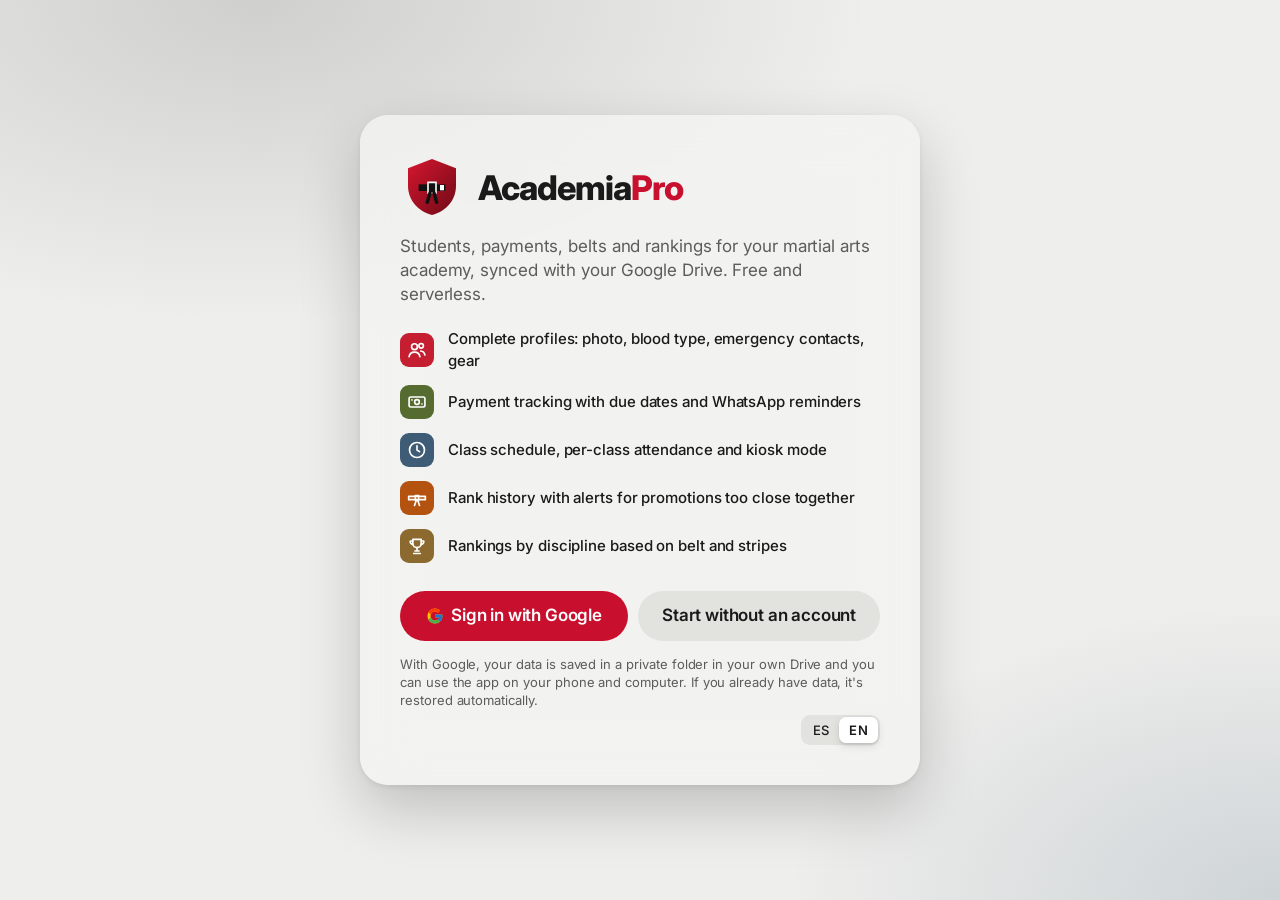
==== commit e9c04e71: "Rediseño estilo Apple con paleta ruda: barras de vidrio, títulos grandes, transiciones push/pop, hoj" ====
--- a/index.html
+++ b/index.html
@@ -5,7 +5,7 @@
 <meta name="viewport" content="width=device-width, initial-scale=1, viewport-fit=cover">
 <title>AcademiaPro · Gestión de academias de artes marciales</title>
 <meta name="description" content="Alumnos, pagos, cinturones, asistencia y ranking para academias de MMA, BJJ, Muay Thai y artes marciales. Gratis, sincronizado con tu Google Drive.">
-<meta name="theme-color" content="#0b0d12">
+<meta name="theme-color" content="#000000">
 <meta name="color-scheme" content="dark light">
 <meta name="application-name" content="AcademiaPro">
 <meta name="apple-mobile-web-app-title" content="AcademiaPro">
@@ -19,7 +19,7 @@
 <meta name="twitter:title" content="AcademiaPro · Gestión de academias de artes marciales">
 <meta name="twitter:description" content="Alumnos, pagos, horario, asistencia y cinturones para tu academia. Gratis y sin servidores.">
 <meta name="twitter:image" content="icons/icon-512.png">
-<script>/* tema antes de pintar: preferencia guardada o la del sistema */try{var p=(JSON.parse(localStorage.getItem("mma:prefs")||"{}")||{}).theme,d=document.documentElement;d.dataset.theme=p==="light"||p==="dark"?p:matchMedia("(prefers-color-scheme: light)").matches?"light":"dark";if(d.dataset.theme==="light")document.querySelector("meta[name=theme-color]").content="#f4f5f8"}catch(e){document.documentElement.dataset.theme="dark"}</script>
+<script>/* tema antes de pintar: preferencia guardada o la del sistema */try{var p=(JSON.parse(localStorage.getItem("mma:prefs")||"{}")||{}).theme,d=document.documentElement;d.dataset.theme=p==="light"||p==="dark"?p:matchMedia("(prefers-color-scheme: light)").matches?"light":"dark";if(d.dataset.theme==="light")document.querySelector("meta[name=theme-color]").content="#EEEEEC"}catch(e){document.documentElement.dataset.theme="dark"}</script>
 <link rel="manifest" href="manifest.webmanifest">
 <link rel="icon" href="icons/icon.svg" type="image/svg+xml">
 <link rel="apple-touch-icon" sizes="180x180" href="icons/icon-180.png">
@@ -27,19 +27,19 @@
 <meta name="apple-mobile-web-app-status-bar-style" content="black-translucent">
 <link rel="preconnect" href="https://fonts.googleapis.com">
 <link rel="preconnect" href="https://fonts.gstatic.com" crossorigin>
-<link href="https://fonts.googleapis.com/css2?family=Inter:wght@400;500;600;700;800&display=swap" rel="stylesheet">
-<link rel="stylesheet" href="css/app.css?v=2">
-<link rel="stylesheet" href="css/entreno.css?v=1">
-<link rel="stylesheet" href="css/dash.css?v=1">
-<link rel="stylesheet" href="css/tracking.css?v=1">
-<link rel="stylesheet" href="css/students.css?v=1">
-<link rel="stylesheet" href="css/clases.css?v=2">
-<link rel="stylesheet" href="css/leads.css?v=2">
-<link rel="stylesheet" href="css/recibo.css?v=2">
-<link rel="stylesheet" href="css/reportes.css?v=2">
-<link rel="stylesheet" href="css/grados.css?v=2">
-<link rel="stylesheet" href="css/certificado.css?v=2">
-<link rel="stylesheet" href="css/frases.css?v=2">
+<link href="https://fonts.googleapis.com/css2?family=Inter:opsz,wght@14..32,400..800&display=swap" rel="stylesheet">
+<link rel="stylesheet" href="css/app.css?v=3">
+<link rel="stylesheet" href="css/entreno.css?v=3">
+<link rel="stylesheet" href="css/dash.css?v=3">
+<link rel="stylesheet" href="css/tracking.css?v=3">
+<link rel="stylesheet" href="css/students.css?v=3">
+<link rel="stylesheet" href="css/clases.css?v=3">
+<link rel="stylesheet" href="css/leads.css?v=3">
+<link rel="stylesheet" href="css/recibo.css?v=3">
+<link rel="stylesheet" href="css/reportes.css?v=3">
+<link rel="stylesheet" href="css/grados.css?v=3">
+<link rel="stylesheet" href="css/certificado.css?v=3">
+<link rel="stylesheet" href="css/frases.css?v=3">
 </head>
 <body>
 <div class="boot"><div class="boot-spin"></div></div>
--- a/css/app.css
+++ b/css/app.css
@@ -1,38 +1,172 @@
-/* AcademiaPro — estilos */
-:root{--top-h:64px;
-  --bg:#0b0d12; --bg2:#10131a; --surface:#151922; --surface2:#1b2030; --line:#252c3b; --line2:#313a4d;
-  --text:#e9ecf2; --muted:#8b95a8; --accent:#ef3340; --accent2:#ff5a5f; --accent-bg:rgba(239,51,64,.12);
-  --ok:#22c55e; --ok-bg:rgba(34,197,94,.13); --warn:#f59e0b; --warn-bg:rgba(245,158,11,.14); --err:#ef4444; --err-bg:rgba(239,68,68,.14);
-  --info:#3b82f6; --info-bg:rgba(59,130,246,.14);
-  --r:14px; --r2:10px; --shadow:0 10px 30px rgba(0,0,0,.35); --shadow-sm:none; --side:248px;
-  --focus:#7fb0ff; --bottom-h:64px; --fab-h:56px;
-  --font:"Inter",system-ui,-apple-system,"Segoe UI",Roboto,sans-serif;
+/* AcademiaPro · estilos base al estilo de las apps de Apple (iOS / macOS).
+   Tokens primero; las áreas (css/*.css) usan --bg, --surface, --line, --text, --muted, --accent, --ok… y heredan el aspecto.
+   Guía para las áreas: DESIGN.md */
+
+/* =========================================================================================
+   1. TOKENS
+   ========================================================================================= */
+:root{
+  /* tipografía: San Francisco en Apple, Inter (con tamaño óptico) en el resto */
+  --font:-apple-system,BlinkMacSystemFont,"SF Pro Text","SF Pro Display","Inter",system-ui,sans-serif;
+  --font-display:-apple-system,BlinkMacSystemFont,"SF Pro Display","SF Pro Text","Inter",system-ui,sans-serif;
+  --font-mono:ui-monospace,"SF Mono",SFMono-Regular,Menlo,Consolas,monospace;
+  /* escala de texto de iOS (tamaño / interlínea / peso / tracking) */
+  --fs-large:34px; --lh-large:41px; --tr-large:-.03em;
+  --fs-title1:28px; --lh-title1:34px; --tr-title1:-.026em;
+  --fs-title2:22px; --lh-title2:28px; --tr-title2:-.022em;
+  --fs-title3:20px; --lh-title3:25px; --tr-title3:-.012em;
+  --fs-headline:17px; --lh-headline:22px; --tr-headline:-.012em;
+  --fs-body:17px; --lh-body:22px; --tr-body:-.012em;
+  --fs-callout:16px; --lh-callout:21px; --tr-callout:-.01em;
+  --fs-subhead:15px; --lh-subhead:20px; --tr-subhead:-.008em;
+  --fs-footnote:13px; --lh-footnote:18px; --tr-footnote:-.004em;
+  --fs-caption:12px; --lh-caption:16px; --tr-caption:0em;
+  --fs-caption2:11px; --lh-caption2:13px;
+
+  /* radios continuos */
+  --radius-sm:10px; --radius-md:14px; --radius-lg:20px; --radius-xl:28px; --radius-full:999px;
+  --r:var(--radius-lg); --r2:var(--radius-sm);
+
+  /* espacio */
+  --sp-1:4px; --sp-2:8px; --sp-3:12px; --sp-4:16px; --sp-5:20px; --sp-6:24px; --sp-8:32px; --sp-10:40px;
+  --gutter:20px;
+
+  /* movimiento: resortes con linear(); @supports da un cubic-bezier si el navegador no lo entiende */
+  --spring:cubic-bezier(.25,1.1,.4,1);
+  --spring-bouncy:cubic-bezier(.3,1.5,.45,1);
+  --ease-out-ios:cubic-bezier(.32,.72,0,1);
+  --ease-in-ios:cubic-bezier(.4,0,1,1);
+  --ease-std:cubic-bezier(.25,.1,.25,1);
+  --dur-press:.14s; --dur-fast:.2s; --dur-base:.35s; --dur-slow:.5s; --dur-spring:.55s; --dur-sheet:.5s; --dur-push:.45s;
+
+  /* estructura */
+  --side:264px; --top-h:52px; --bottom-h:49px; --fab-h:56px; --content-max:1180px;
+
+  /* materiales (vidrio) */
+  --blur:saturate(180%) blur(20px);
+  --blur-thick:saturate(190%) blur(30px);
+
+  /* PALETA RUDA (ver DESIGN.md): carbón y grafito, rojo sangre, acero, verde oliva militar, naranja quemado, latón.
+     Sin pasteles, sin morados ni rosados. Los nombres --system-* se conservan pero apuntan a estos tonos. */
+  --crimson:#E5303F; --oxblood:#7A0F1C; --graphite:#2E2E2C; --charcoal:#1A1A1A; --gunmetal:#4A5560; --steel:#3E5C76;
+  --olive:#556B2F; --burnt:#B4530F; --amber:#D99A1E; --brass:#B8892E; --bronze:#8C6A2F;
+  --system-red:#E5303F; --system-orange:#D9661A; --system-yellow:#D99A1E; --system-green:#6B8E2F; --system-mint:#6B8E2F;
+  --system-teal:#4F7A78; --system-cyan:#5E87A8; --system-blue:#4F7FA8; --system-indigo:#4A5560; --system-purple:#7A0F1C;
+  --system-pink:#C41E30; --system-brown:#8C6A2F; --system-gray:#8A8A86; --system-gray2:#5E5E5B; --system-gray3:#454543;
+  --system-gray4:#363634; --system-gray5:#232323; --system-gray6:#161616;
+
+  --bg-primary:#000; --bg-secondary:#161616; --bg-tertiary:#232323;
+  --bg-grouped:#000; --bg-grouped-2:#161616; --bg-grouped-3:#232323;
+  --bg-elevated:#161616; --bg-elevated-2:#232323;
+  --label:#F2F2F0; --label-2:#A1A19C; --label-3:rgba(242,242,240,.4); --label-4:rgba(242,242,240,.16);
+  --separator:rgba(90,90,86,.62); --separator-opaque:#363634;
+  --fill:rgba(120,120,116,.38); --fill-2:rgba(120,120,116,.32); --fill-3:rgba(120,120,116,.24); --fill-4:rgba(120,120,116,.16);
+
+  /* marca: rojo sangre. --accent es para rellenos con texto blanco (≥4.5:1); --accent-text para texto e iconos; --tint para barras y puntos */
+  --tint:#E5303F; --tint-press:#A3172A; --accent-text:#FF4B57; --accent-fill:#C41E30;
+  /* texto de estado legible (≥4.5:1 sobre #161616 y #232323) */
+  --green-text:#8FAF4E; --orange-text:#E08A3A; --red-text:#FF4B57; --blue-text:#7FA8CC; --gold-text:#C9A24A;
+  /* fichas de icono: rellenos oscuros sólidos con glifo blanco (como Ajustes de iOS) */
+  --chip-crimson:#C41E30; --chip-olive:#556B2F; --chip-steel:#3E5C76; --chip-burnt:#B4530F; --chip-gunmetal:#4A5560; --chip-brass:#8C6A2F; --chip-graphite:#3A3A38;
+
+  /* sombras: casi nada en oscuro */
+  --shadow-1:none;
+  --shadow-2:0 0 0 .5px rgba(255,255,255,.06);
+  --shadow-3:0 0 0 .5px rgba(255,255,255,.08),0 20px 50px rgba(0,0,0,.6);
+  --shadow-float:0 0 0 .5px rgba(255,255,255,.1),0 12px 40px rgba(0,0,0,.65);
+
+  --material-ultrathin:rgba(26,26,26,.42);
+  --material-thin:rgba(26,26,26,.6);
+  --material-regular:rgba(20,20,20,.76);
+  --material-thick:rgba(24,24,24,.9);
+  --material-chrome:rgba(14,14,14,.8);
+  --scrim:rgba(0,0,0,.55);
+  --seg-thumb:#5E5E5B; --switch-off:rgba(120,120,116,.34); --knob:#fff;
+  --focus:#7FA8CC;
+
+  /* ---------- nombres heredados (los usan las áreas): apuntan a los tokens nuevos ---------- */
+  --bg:var(--bg-grouped); --bg2:var(--bg-elevated); --surface:var(--bg-grouped-2); --surface2:var(--bg-grouped-3);
+  --line:rgba(90,90,86,.5); --line2:rgba(120,120,116,.58);
+  --text:var(--label); --muted:var(--label-2);
+  --accent:var(--accent-fill); --accent2:var(--accent-text); --accent-bg:rgba(229,48,63,.17);
+  --ok:var(--green-text); --ok-bg:rgba(107,142,47,.2);
+  --warn:var(--orange-text); --warn-bg:rgba(217,102,26,.2);
+  --err:var(--red-text); --err-bg:rgba(229,48,63,.18);
+  --info:var(--blue-text); --info-bg:rgba(79,127,168,.22);
+  --gold:var(--gold-text); --gold-bg:rgba(184,137,46,.2);
+  --shadow:var(--shadow-3); --shadow-sm:var(--shadow-1);
   color-scheme:dark;
 }
 [data-theme=light]{
-  --bg:#f4f5f8; --bg2:#ffffff; --surface:#ffffff; --surface2:#f1f3f7; --line:#dfe3ea; --line2:#cfd5df;
-  --text:#141821; --muted:#5d6676; --accent-bg:rgba(239,51,64,.09);
-  /* textos de estado legibles sobre blanco (4.5:1); los tonos vivos quedan para rellenos */
-  --ok:#15803d; --warn:#b45309; --err:#dc2626; --info:#1d4ed8;
-  --ok-bg:rgba(22,163,74,.12); --warn-bg:rgba(245,158,11,.16); --err-bg:rgba(239,68,68,.11); --info-bg:rgba(59,130,246,.12);
-  --shadow:0 10px 30px rgba(20,24,33,.10); --shadow-sm:0 1px 2px rgba(20,24,33,.06),0 1px 3px rgba(20,24,33,.05);
-  --focus:#1d4ed8;
+  --crimson:#C8102E;
+  --system-red:#C8102E; --system-orange:#C2560F; --system-yellow:#C98A12; --system-green:#556B2F; --system-mint:#556B2F;
+  --system-teal:#3F6764; --system-cyan:#3E6E91; --system-blue:#3E5C76; --system-indigo:#4A5560; --system-purple:#7A0F1C;
+  --system-pink:#A30D25; --system-brown:#8C6A2F; --system-gray:#7C7C78; --system-gray2:#A6A6A2; --system-gray3:#C4C4C0;
+  --system-gray4:#D2D2CE; --system-gray5:#E3E3E0; --system-gray6:#EEEEEC;
+
+  --bg-primary:#fff; --bg-secondary:#EEEEEC; --bg-tertiary:#fff;
+  --bg-grouped:#EEEEEC; --bg-grouped-2:#fff; --bg-grouped-3:#EEEEEC;
+  --bg-elevated:#fff; --bg-elevated-2:#fff;
+  --label:#1A1A1A; --label-2:#5C5C58; --label-3:rgba(40,40,38,.36); --label-4:rgba(40,40,38,.16);
+  --separator:rgba(50,50,46,.26); --separator-opaque:#C4C4C0;
+  --fill:rgba(110,110,104,.22); --fill-2:rgba(110,110,104,.17); --fill-3:rgba(110,110,104,.13); --fill-4:rgba(110,110,104,.08);
+
+  --tint:#C8102E; --tint-press:#A30D25; --accent-text:#C8102E; --accent-fill:#C8102E;
+  --green-text:#4D6220; --orange-text:#9A4A0C; --red-text:#C8102E; --blue-text:#2F5878; --gold-text:#7E5F12;
+
+  --shadow-1:0 1px 2px rgba(0,0,0,.05),0 2px 8px rgba(0,0,0,.04);
+  --shadow-2:0 1px 2px rgba(0,0,0,.06),0 6px 20px rgba(0,0,0,.08);
+  --shadow-3:0 2px 6px rgba(0,0,0,.08),0 24px 60px rgba(0,0,0,.2);
+  --shadow-float:0 0 0 .5px rgba(0,0,0,.08),0 10px 34px rgba(0,0,0,.16);
+
+  --material-ultrathin:rgba(250,250,248,.4);
+  --material-thin:rgba(250,250,248,.6);
+  --material-regular:rgba(244,244,242,.78);
+  --material-thick:rgba(240,240,238,.92);
+  --material-chrome:rgba(246,246,244,.82);
+  --scrim:rgba(0,0,0,.36);
+  --seg-thumb:#fff; --switch-off:rgba(110,110,104,.2); --knob:#fff;
+  --focus:#2F5878;
+
+  --line:rgba(50,50,46,.16); --line2:rgba(50,50,46,.3);
+  --accent-bg:rgba(200,16,46,.1);
+  --ok-bg:rgba(85,107,47,.14); --warn-bg:rgba(194,86,15,.13); --err-bg:rgba(200,16,46,.1); --info-bg:rgba(62,92,118,.13); --gold-bg:rgba(140,106,47,.15);
   color-scheme:light;
 }
+/* resortes reales donde el navegador entiende linear() */
+@supports (transition-timing-function:linear(0,1)){
+  :root{
+    --spring:linear(0,.029,.099,.194,.299,.406,.507,.601,.683,.754,.814,.863,.903,.934,.958,.976,.989,.998,1.004,1.008,1.01,1.011,1.011,1.01,1.009,1.008,1.007,1.006,1.005,1.004,1);
+    --spring-bouncy:linear(0,.033,.117,.232,.364,.498,.627,.743,.842,.924,.988,1.035,1.067,1.086,1.094,1.094,1.088,1.079,1.067,1.054,1.041,1.03,1.02,1.011,1.004,.999,.995,.993,.991,.991,.991,.992,.993,.994,.996,.997,1);
+  }
+}
+/* sin vidrio: materiales opacos */
+@supports not ((backdrop-filter:blur(1px)) or (-webkit-backdrop-filter:blur(1px))){
+  :root{--material-ultrathin:var(--bg-elevated);--material-thin:var(--bg-elevated);--material-regular:var(--bg-elevated);--material-thick:var(--bg-elevated);--material-chrome:var(--bg-elevated)}
+}
+
+/* =========================================================================================
+   2. BASE
+   ========================================================================================= */
 *{box-sizing:border-box}
 /* hidden siempre gana a cualquier display de una clase */
 [hidden]{display:none!important}
-html{-webkit-text-size-adjust:100%}
-body{margin:0;background:var(--bg);color:var(--text);font:15px/1.45 var(--font);-webkit-font-smoothing:antialiased;min-height:100vh}
+html{-webkit-text-size-adjust:100%;background:var(--bg);-webkit-tap-highlight-color:transparent}
+body{margin:0;background:var(--bg);color:var(--text);font-family:var(--font);font-size:15px;line-height:1.42;letter-spacing:-.006em;
+  -webkit-font-smoothing:antialiased;-moz-osx-font-smoothing:grayscale;font-optical-sizing:auto;min-height:100vh;text-rendering:optimizeLegibility}
 a{color:inherit;text-decoration:none}
-button,input,select,textarea{font:inherit;color:inherit}
+button,input,select,textarea{font:inherit;color:inherit;letter-spacing:inherit}
 button{cursor:pointer;background:none;border:0;padding:0}
-h1,h2,h3,h4{margin:0;line-height:1.2;letter-spacing:-.01em}
-h2{font-size:22px;font-weight:800} h3{font-size:16px;font-weight:700} h4{font-size:14px;font-weight:700}
+h1,h2,h3,h4{margin:0;line-height:1.2;font-family:var(--font-display)}
+h1{font-size:var(--fs-title1);line-height:var(--lh-title1);font-weight:800;letter-spacing:var(--tr-title1)}
+h2{font-size:var(--fs-title2);line-height:var(--lh-title2);font-weight:800;letter-spacing:var(--tr-title2)}
+h3{font-size:var(--fs-headline);line-height:var(--lh-headline);font-weight:600;letter-spacing:var(--tr-headline)}
+h4{font-size:var(--fs-subhead);line-height:var(--lh-subhead);font-weight:600;letter-spacing:var(--tr-subhead)}
 p{margin:.4em 0}
-code{font-size:12px;background:var(--surface2);padding:2px 6px;border-radius:6px}
+::selection{background:color-mix(in srgb,var(--crimson) 30%,transparent)}
+code{font-family:var(--font-mono);font-size:12px;background:var(--fill-3);padding:2px 6px;border-radius:6px}
 .break{word-break:break-all}
-.muted{color:var(--muted)} .small{font-size:12.5px} .block{display:block} .pre{white-space:pre-wrap}
+.muted{color:var(--muted)} .small{font-size:var(--fs-footnote);line-height:var(--lh-footnote);letter-spacing:var(--tr-footnote)} .block{display:block} .pre{white-space:pre-wrap}
 .row{display:flex;align-items:center} .gap{gap:10px} .wrap{flex-wrap:wrap} .grow{flex:1}
 .ok-t{color:var(--ok)} .warn-t{color:var(--warn)} .err-t{color:var(--err)}
 .ic{width:20px;height:20px;flex:none;vertical-align:middle}
@@ -43,465 +177,902 @@
 .only-m{display:none!important}
 .dot{display:inline-block;width:9px;height:9px;border-radius:50%;margin-right:6px;flex:none;vertical-align:1px}
 .dot.big{width:14px;height:14px}
-.belt{display:block;flex:none;filter:drop-shadow(0 1px 1px rgba(0,0,0,.3))}
+.belt{display:block;flex:none;filter:drop-shadow(0 1px 1px rgba(0,0,0,.25))}
+.sr{position:absolute!important;width:1px;height:1px;overflow:hidden;clip:rect(0 0 0 0);white-space:nowrap}
+
+/* ---------- tipografía utilitaria ---------- */
+.t-large{font:800 var(--fs-large)/var(--lh-large) var(--font-display);letter-spacing:var(--tr-large)}
+.t-title1{font:800 var(--fs-title1)/var(--lh-title1) var(--font-display);letter-spacing:var(--tr-title1)}
+.t-title2{font:800 var(--fs-title2)/var(--lh-title2) var(--font-display);letter-spacing:var(--tr-title2)}
+.t-title3{font:600 var(--fs-title3)/var(--lh-title3) var(--font-display);letter-spacing:var(--tr-title3)}
+.t-headline{font:600 var(--fs-headline)/var(--lh-headline) var(--font);letter-spacing:var(--tr-headline)}
+.t-body{font:400 var(--fs-body)/var(--lh-body) var(--font);letter-spacing:var(--tr-body)}
+.t-callout{font:400 var(--fs-callout)/var(--lh-callout) var(--font);letter-spacing:var(--tr-callout)}
+.t-subhead{font:400 var(--fs-subhead)/var(--lh-subhead) var(--font);letter-spacing:var(--tr-subhead)}
+.t-footnote{font:400 var(--fs-footnote)/var(--lh-footnote) var(--font);letter-spacing:var(--tr-footnote)}
+.t-caption{font:400 var(--fs-caption)/var(--lh-caption) var(--font)}
+.num,.amount,.tnum{font-variant-numeric:tabular-nums}
 
 /* foco visible con teclado en todos los controles */
-:where(a,button,select,input,textarea,summary,[tabindex]):focus-visible{outline:2px solid var(--focus);outline-offset:2px}
-.seg input:focus-visible + span,.chip input:focus-visible + span{outline:2px solid var(--focus);outline-offset:2px}
-.check input:focus-visible{outline:2px solid var(--focus);outline-offset:2px}
-.sede-pick:focus-within,.filters select:focus-visible,.att-bar select:focus-visible,.month-nav input:focus-visible{outline:2px solid var(--focus);outline-offset:2px}
+:where(a,button,select,input,textarea,summary,[tabindex]):focus-visible{outline:3px solid color-mix(in srgb,var(--focus) 70%,transparent);outline-offset:2px}
+.seg input:focus-visible + span,.chip input:focus-visible + span{outline:3px solid color-mix(in srgb,var(--focus) 70%,transparent);outline-offset:2px}
+.check input:focus-visible{outline:3px solid color-mix(in srgb,var(--focus) 70%,transparent);outline-offset:2px}
+.sede-pick:focus-within,.filters select:focus-visible,.att-bar select:focus-visible,.month-nav input:focus-visible{outline:3px solid color-mix(in srgb,var(--focus) 70%,transparent);outline-offset:2px}
 .modal:focus,main:focus{outline:none}
 [inert]{pointer-events:none}
+
+/* boot */
+.boot{position:fixed;inset:0;display:grid;place-items:center}
+.boot-spin{width:28px;height:28px;border:2.5px solid var(--fill);border-top-color:var(--muted);border-radius:50%;animation:spin .8s linear infinite}
+
+/* =========================================================================================
+   3. ESTRUCTURA: barra lateral, barra de navegación, título grande, barra de pestañas
+   ========================================================================================= */
+.glass{background:var(--material-regular);-webkit-backdrop-filter:var(--blur);backdrop-filter:var(--blur)}
+.glass-thin{background:var(--material-thin);-webkit-backdrop-filter:var(--blur);backdrop-filter:var(--blur)}
+.glass-thick{background:var(--material-thick);-webkit-backdrop-filter:var(--blur-thick);backdrop-filter:var(--blur-thick)}
+
+.app{display:flex;min-height:100vh;background:var(--bg)}
+/* barra lateral de macOS: panel de vidrio flotante */
+.side{position:fixed;top:10px;bottom:10px;left:10px;width:calc(var(--side) - 20px);z-index:30;display:flex;flex-direction:column;padding:14px 10px 12px;
+  background:var(--material-thin);-webkit-backdrop-filter:var(--blur-thick);backdrop-filter:var(--blur-thick);
+  border-radius:var(--radius-lg);box-shadow:var(--shadow-float);overscroll-behavior:contain}
+[data-theme=light] .side{background:rgba(255,255,255,.62)}
+.brand{display:flex;align-items:center;gap:10px;padding:2px 8px 16px}
+.brand .logo{flex:none;filter:drop-shadow(0 2px 4px rgba(122,15,28,.35))}
+.brand b{display:block;font-size:15px;font-weight:650;line-height:1.2;max-width:160px;overflow:hidden;text-overflow:ellipsis;white-space:nowrap;letter-spacing:-.012em}
+.brand .muted{font-size:12px}
+.nav{display:flex;flex-direction:column;gap:14px;flex:1;overflow:auto;scrollbar-width:none;margin:0 -4px;padding:0 4px}
+.nav::-webkit-scrollbar{display:none}
+.nav-grp{display:flex;flex-direction:column;gap:1px}
+.nav-lbl{font-size:11px;font-weight:600;letter-spacing:.01em;color:var(--muted);padding:0 10px 4px}
+.nav a,.side-foot > a[data-r]{position:relative;display:flex;align-items:center;gap:10px;min-height:34px;padding:6px 10px;border-radius:var(--radius-sm);color:var(--text);font-size:14px;font-weight:500;letter-spacing:-.008em;transition:background var(--dur-fast) var(--ease-std),transform var(--dur-press) var(--ease-std)}
+.nav a .ic,.side-foot > a[data-r] .ic{width:19px;height:19px;color:var(--accent2);stroke-width:1.9}
+@media (hover:hover){.nav a:hover,.side-foot > a[data-r]:hover{background:var(--fill-4)}}
+.nav a:active,.side-foot > a[data-r]:active{background:var(--fill-3)}
+.nav a.on,.side-foot > a[data-r].on{background:var(--fill-2);font-weight:600}
+.nav a.on .ic,.side-foot > a[data-r].on .ic{fill:currentColor;fill-opacity:.18}
+.nav a,.bottom a{position:relative}
+.nav-badge{min-width:18px;height:18px;padding:0 5px;border-radius:999px;background:var(--accent);color:#fff;font:600 11px/18px var(--font);font-style:normal;text-align:center;font-variant-numeric:tabular-nums}
+.nav .nav-badge{margin-left:auto}
+.side-foot{padding-top:10px;margin-top:8px;border-top:.5px solid var(--separator)}
+.side-foot > a[data-r]{margin-bottom:8px}
+.acct{display:flex;align-items:center;gap:10px;min-width:0;padding:4px 6px}
+.acct img{width:32px;height:32px;border-radius:50%}
+.acct div{min-width:0} .acct b,.acct span{display:block;overflow:hidden;text-overflow:ellipsis;white-space:nowrap}
+.acct b{font-size:13.5px;font-weight:600}
+.acct.big img{width:48px;height:48px} .acct.big{margin-bottom:10px}
+.main-wrap{flex:1;margin-left:var(--side);min-width:0}
+
+/* barra de navegación: vidrio, la línea aparece solo al desplazar; el título pequeño aparece al ocultarse el grande */
+.top{position:sticky;top:0;z-index:20;display:grid;grid-template-columns:minmax(0,1fr) minmax(0,auto) minmax(0,1fr);align-items:center;gap:8px;
+  min-height:var(--top-h);padding:6px var(--gutter);background:transparent;
+  transition:background-color var(--dur-fast) var(--ease-std),box-shadow var(--dur-fast) var(--ease-std)}
+.top::before{content:"";position:absolute;inset:0;z-index:-1;background:var(--material-chrome);-webkit-backdrop-filter:var(--blur);backdrop-filter:var(--blur);opacity:0;transition:opacity var(--dur-fast) var(--ease-std)}
+.top.scrolled::before{opacity:1}
+.top.scrolled{box-shadow:0 .5px 0 var(--separator)}
+.top-l{display:flex;align-items:center;gap:4px;min-width:0}
+.nav-title{grid-column:2;font-size:var(--fs-headline);font-weight:600;letter-spacing:var(--tr-headline);text-align:center;white-space:nowrap;overflow:hidden;text-overflow:ellipsis;max-width:min(52vw,420px);
+  opacity:0;transform:translateY(6px);transition:opacity var(--dur-fast) var(--ease-std),transform var(--dur-base) var(--spring)}
+.top.collapsed .nav-title{opacity:1;transform:none}
+/* oculto, el título pequeño no ocupa sitio: el botón «atrás» usa todo el ancho libre */
+.top:not(.collapsed) .nav-title{max-width:0;padding:0}
+.top-r{grid-column:3;display:flex;align-items:center;justify-content:flex-end;gap:8px;min-width:0}
+.nav-back{display:inline-flex;align-items:center;gap:0;min-height:44px;padding:0 8px 0 0;margin-left:-8px;color:var(--accent2);font-size:var(--fs-body);letter-spacing:var(--tr-body);max-width:100%;min-width:0;border-radius:var(--radius-sm)}
+.nav-back .ic{width:28px;height:28px;stroke-width:2.4;flex:none}
+.nav-back span{overflow:hidden;text-overflow:ellipsis;white-space:nowrap}
+.nav-back:active{opacity:.4}
+/* acciones de la vista en la barra (celular): «Editar», «+» */
+.nav-act{display:none;align-items:center;gap:2px}
+.nav-act .nav-txt{font-weight:400;font-size:var(--fs-body);min-height:44px;padding-inline:8px;white-space:nowrap}
+.nav-act .nav-add .ic{width:24px;height:24px;stroke-width:2.2}
+#menuBtn{display:none!important}
+/* título grande, en el contenido */
+.lt-wrap{max-width:var(--content-max);margin:0 auto;padding:4px var(--gutter) 0}
+.large-title,.lt-wrap h1{font:800 var(--fs-large)/var(--lh-large) var(--font-display);letter-spacing:var(--tr-large);margin:0 0 6px;overflow-wrap:anywhere;
+  transform-origin:left center;transition:opacity var(--dur-fast) var(--ease-std)}
+.top.collapsed + .lt-wrap h1{opacity:0}
+.sede-pick{display:flex;align-items:center;gap:6px;background:var(--fill-3);border-radius:999px;padding:0 6px 0 12px;color:var(--muted);min-height:34px}
+.sede-pick select{appearance:none;-webkit-appearance:none;background:transparent;border:0;padding:6px 18px 6px 2px;font-weight:600;font-size:14px;color:var(--text);max-width:170px;outline:none;
+  background-image:url("data:image/svg+xml,%3Csvg xmlns='http://www.w3.org/2000/svg' width='10' height='14' viewBox='0 0 10 14' fill='none' stroke='%238e8e93' stroke-width='1.8' stroke-linecap='round' stroke-linejoin='round'%3E%3Cpath d='m2 5 3-3 3 3M2 9l3 3 3-3'/%3E%3C/svg%3E");background-repeat:no-repeat;background-position:right 2px center}
+.sede-pick select option{background:var(--bg-elevated);color:var(--text)}
+.sync-chip{display:flex;align-items:center;gap:6px;min-height:34px;padding:6px 12px;border-radius:999px;font-size:13px;font-weight:600;background:var(--fill-3);color:var(--muted);transition:transform var(--dur-press) var(--ease-std),background var(--dur-fast)}
+@media (hover:hover){.sync-chip:hover{background:var(--fill-2)}}
+.sync-chip:active{transform:scale(.96)}
+.sync-chip .ic{width:16px;height:16px}
+.sync-chip.ok{color:var(--ok)} .sync-chip.warn{color:var(--warn);background:var(--warn-bg)} .sync-chip.err{color:var(--err);background:var(--err-bg)}
+main{display:block;padding:12px var(--gutter) 100px;max-width:var(--content-max);margin:0 auto;outline:none;overflow-x:clip}
+.bottom{display:none}
+.scrim{display:none}
+
+/* =========================================================================================
+   4. BOTONES · relleno, tintado, gris, plano
+   ========================================================================================= */
+.btn{--bh:38px;display:inline-flex;align-items:center;justify-content:center;gap:7px;min-height:var(--bh);padding:8px 16px;border-radius:12px;font-weight:600;font-size:15px;letter-spacing:-.01em;line-height:1.15;
+  border:0;white-space:nowrap;cursor:pointer;background:var(--fill-3);color:var(--accent2);
+  transition:transform var(--dur-spring) var(--spring),background-color var(--dur-fast) var(--ease-std),opacity var(--dur-fast),box-shadow var(--dur-fast);-webkit-user-select:none;user-select:none}
+.btn .ic{width:18px;height:18px;stroke-width:2.1}
+.btn:active:not(:disabled){transform:scale(.97);transition-duration:var(--dur-press);transition-timing-function:var(--ease-std)}
+.btn:disabled,.btn[aria-disabled="true"]{opacity:.4;cursor:not-allowed;box-shadow:none}
+/* relleno */
+.btn.primary,.btn.filled{background:var(--accent);color:#fff}
+@media (hover:hover){.btn.primary:hover,.btn.filled:hover{background:color-mix(in srgb,var(--accent) 90%,#000)}}
+.btn.primary:active,.btn.filled:active{background:var(--tint-press)}
+.btn.primary.warn{background:var(--chip-burnt);color:#fff}
+/* gris (ghost se ve como el botón gris de iOS) */
+.btn.ghost,.btn.gray{background:var(--fill-3);color:var(--text)}
+@media (hover:hover){.btn.ghost:hover,.btn.gray:hover{background:var(--fill-2)}}
+.btn.ghost:active,.btn.gray:active{background:var(--fill)}
+/* tintado */
+.btn.tinted{background:var(--accent-bg);color:var(--accent2)}
+@media (hover:hover){.btn.tinted:hover{background:color-mix(in srgb,var(--accent-bg) 100%,var(--accent) 6%)}}
+/* plano */
+.btn.plain{background:none;color:var(--accent2);padding-inline:8px}
+@media (hover:hover){.btn.plain:hover{background:var(--fill-4)}}
+.btn.ok{background:var(--ok-bg);color:var(--ok)}
+.btn.danger{background:var(--accent);color:#fff}
+
+.btn.danger.ghost{background:transparent;color:var(--err)}
+@media (hover:hover){.btn.danger.ghost:hover{background:var(--err-bg)}}
+.btn.small{--bh:32px;padding:5px 12px;font-size:13.5px;border-radius:999px;gap:5px}
+.btn.small .ic{width:16px;height:16px}
+.btn.big{--bh:50px;padding:12px 24px;font-size:17px;border-radius:999px}
+.btn.big .ic{width:20px;height:20px}
+.btn.block{display:flex;width:100%}
+.btn.left{margin-right:auto}
+.btn-link{color:var(--accent2);font-weight:500;font-size:15px;letter-spacing:-.01em;transition:opacity var(--dur-fast)}
+@media (hover:hover){.btn-link:hover{opacity:.75}}
+.btn-link:active{opacity:.4}
+.btn-link.danger{color:var(--err)}
+.icon-btn{display:inline-grid;place-items:center;width:36px;height:36px;border-radius:999px;color:var(--accent2);transition:background var(--dur-fast),transform var(--dur-spring) var(--spring);flex:none}
+@media (hover:hover){.icon-btn:hover{background:var(--fill-4)}}
+.icon-btn:active{transform:scale(.9);background:var(--fill-3);transition-duration:var(--dur-press)}
+.modal-h .icon-btn,.icon-btn.gray{color:var(--muted);background:var(--fill-3)}
+.icon-btn.ok{color:var(--ok);background:var(--ok-bg)}
+@media (hover:hover){.icon-btn.ok:hover{background:var(--system-green);color:#fff}}
+.icon-btn.wa{color:#1d7a40;background:rgba(29,122,64,.14)}
+[data-theme=dark] .icon-btn.wa{color:#5cc483;background:rgba(92,196,131,.16)}
+.icon-btn.ghost-sp{visibility:hidden}
+.paycheck{width:34px;height:34px;border-radius:50%;border:2px solid var(--system-gray3);display:grid;place-items:center;color:transparent;transition:background var(--dur-fast),border-color var(--dur-fast),transform var(--dur-spring) var(--spring-bouncy);flex:none}
+@media (hover:hover){.paycheck:hover{border-color:var(--system-green);color:var(--system-green)}}
+.paycheck:active{transform:scale(.88)}
+.paycheck.on{background:var(--system-green);border-color:var(--system-green);color:#fff}
+.fab{position:fixed;right:24px;bottom:24px;width:56px;height:56px;border-radius:50%;background:var(--accent);color:#fff;display:grid;place-items:center;
+  box-shadow:0 8px 24px color-mix(in srgb,var(--accent) 40%,transparent),0 2px 6px rgba(0,0,0,.15);z-index:25;transition:transform var(--dur-spring) var(--spring)}
+.fab:active{transform:scale(.92);transition-duration:var(--dur-press)}
+.fab .ic{width:26px;height:26px;stroke-width:2.4}
+/* respuesta al tocar para cualquier elemento */
+.press{transition:transform var(--dur-spring) var(--spring)}
+.press:active{transform:scale(.97);transition-duration:var(--dur-press);transition-timing-function:var(--ease-std)}
+
+/* =========================================================================================
+   5. TARJETAS Y LISTAS AGRUPADAS
+   ========================================================================================= */
+.card{background:var(--surface);border:0;border-radius:var(--r);padding:16px 18px;margin-bottom:20px;box-shadow:var(--shadow-sm);min-width:0}
+.card.flush{padding:4px 0;overflow:hidden}
+a.card,button.card{display:block;transition:transform var(--dur-spring) var(--spring)}
+a.card:active,button.card:active{transform:scale(.98);transition-duration:var(--dur-press)}
+.card-h{display:flex;align-items:center;justify-content:space-between;gap:10px;margin-bottom:10px;min-height:28px}
+.card-h h3{display:flex;align-items:center;gap:8px;font-size:var(--fs-headline);font-weight:600}
+.card-h h3 .ic{color:var(--accent2);width:20px;height:20px}
+.card-h .btn-link{font-size:15px}
+.warn-card{box-shadow:inset 0 0 0 1px color-mix(in srgb,var(--warn) 35%,transparent),var(--shadow-sm)}
+.warn-card .card-h h3 .ic{color:var(--warn)}
+.count-b{font-size:12px;background:var(--fill-3);padding:1px 8px;border-radius:999px;color:var(--muted);font-weight:600;font-variant-numeric:tabular-nums}
+/* encabezado de sección (sobre una tarjeta agrupada) y grupo agrupado */
+.section-header{display:flex;align-items:baseline;justify-content:space-between;gap:10px;margin:22px 0 7px;padding:0 18px;font-size:var(--fs-footnote);line-height:var(--lh-footnote);font-weight:400;
+  text-transform:uppercase;letter-spacing:.02em;color:var(--muted)}
+.section-header:first-child{margin-top:4px}
+.section-header .btn-link{text-transform:none;font-size:var(--fs-footnote);letter-spacing:0}
+.section-footer{margin:-12px 0 20px;padding:0 18px;font-size:var(--fs-footnote);line-height:var(--lh-footnote);color:var(--muted)}
+.grouped{background:var(--surface);border-radius:var(--r);overflow:hidden;margin-bottom:20px;box-shadow:var(--shadow-sm)}
+.grouped > .li,.grouped > a,.grouped > .row-inset{border-radius:0}
+.row-inset{position:relative;display:flex;align-items:center;gap:12px;min-height:44px;padding:11px 16px;width:100%;text-align:left;color:var(--text);font-size:var(--fs-body);letter-spacing:var(--tr-body)}
+.row-inset + .row-inset::before{content:"";position:absolute;top:0;right:0;left:var(--sep-inset,16px);border-top:.5px solid var(--separator)}
+.row-inset > .ic:first-child,.row-inset > .row-ic{--sep-inset:60px}
+.row-ic{width:30px;height:30px;border-radius:8px;display:grid;place-items:center;flex:none;background:var(--rc,var(--chip-graphite));color:#fff}
+.row-ic .ic{width:18px;height:18px}
+.row-inset .row-val{margin-left:auto;color:var(--muted);text-align:right}
+a.row-inset::after,button.row-inset.chev::after,.chev::after{content:"";flex:none;width:8px;height:13px;margin-left:auto;background:var(--label-3);
+  -webkit-mask:url("data:image/svg+xml,%3Csvg xmlns='http://www.w3.org/2000/svg' viewBox='0 0 8 13'%3E%3Cpath d='M1.5 1.5 6.5 6.5 1.5 11.5' fill='none' stroke='%23000' stroke-width='2' stroke-linecap='round' stroke-linejoin='round'/%3E%3C/svg%3E") center/contain no-repeat;
+          mask:url("data:image/svg+xml,%3Csvg xmlns='http://www.w3.org/2000/svg' viewBox='0 0 8 13'%3E%3Cpath d='M1.5 1.5 6.5 6.5 1.5 11.5' fill='none' stroke='%23000' stroke-width='2' stroke-linecap='round' stroke-linejoin='round'/%3E%3C/svg%3E") center/contain no-repeat}
+a.row-inset:active,button.row-inset:active{background:var(--fill-4)}
+.grid2{display:grid;grid-template-columns:repeat(2,minmax(0,1fr));gap:20px;align-items:start}
+.grid2 .card{margin:0}
+.list{display:flex;flex-direction:column}
+/* fila de lista: separador con sangría (empieza después del icono o avatar) */
+.li{position:relative;--sep-inset:12px;display:flex;align-items:center;gap:12px;padding:10px 12px;min-height:44px;border-radius:var(--radius-sm);transition:background-color var(--dur-fast) var(--ease-std);text-align:left;width:100%;cursor:pointer}
+.li:has(> .avatar,> .li-ic,> .li-link > .avatar,> .li-link > .li-ic){--sep-inset:64px}
+.li + .li::before{content:"";position:absolute;top:0;right:0;left:var(--sep-inset);border-top:.5px solid var(--separator);transition:opacity var(--dur-fast)}
+.card.flush .li{border-radius:0;padding-inline:16px}
+.card.flush .li:has(> .avatar,> .li-ic,> .li-link > .avatar,> .li-link > .li-ic){--sep-inset:68px}
+@media (hover:hover){.li:hover{background:var(--fill-4)}}
+.li:active{background:var(--fill-3)}
+@media (hover:hover){.li:hover::before,.li:hover + .li::before{opacity:0}}
+a.li > .ic:last-child{color:var(--label-3);width:18px;height:18px;margin-left:auto}
+.li-link{display:flex;align-items:center;gap:12px;flex:1;min-width:0}
+button.li-link{text-align:start;border-radius:var(--radius-sm)}
+.li-main{flex:1;min-width:0;display:flex;flex-direction:column;gap:1px}
+.li-main b{font-weight:600;letter-spacing:-.01em;overflow:hidden;text-overflow:ellipsis;white-space:nowrap}
+.li-main .muted{overflow:hidden;display:-webkit-box;-webkit-box-orient:vertical;-webkit-line-clamp:2;line-clamp:2;overflow-wrap:anywhere}
+.li-act{display:flex;align-items:center;gap:6px}
+.li-ic{width:36px;height:36px;border-radius:var(--radius-sm);background:var(--chip-graphite);display:grid;place-items:center;color:#fff;flex:none}
+.li-ic .ic{width:19px;height:19px}
+.li-belts{display:flex;gap:6px;flex-wrap:wrap;max-width:260px}
+.amount{font-variant-numeric:tabular-nums}
+.opp b,.att-count b,.bar-v{font-variant-numeric:tabular-nums}
+.grp{display:flex;align-items:center;gap:8px;margin:20px 16px 7px;font-size:var(--fs-footnote);text-transform:uppercase;letter-spacing:.02em;color:var(--muted)}
+.grp span{background:var(--fill-3);border-radius:999px;padding:0 8px;font-variant-numeric:tabular-nums}
+.grp.err{color:var(--err)} .grp.warn{color:var(--warn)} .grp.ok{color:var(--ok)}
+
+/* estados vacíos */
+.empty{text-align:center;padding:40px 16px;color:var(--muted)}
+.empty .ic.big{width:64px;height:64px;padding:16px;border-radius:50%;background:var(--chip-crimson);color:#fff;opacity:1}
+/* emptyState() de ui.js */
+.empty-st{--tc:#fff;--tb:var(--chip-crimson);display:flex;flex-direction:column;align-items:center;text-align:center;gap:6px;padding:36px 16px;color:var(--muted);min-width:0}
+.empty-st.ok{--tb:var(--chip-olive)} .empty-st.info{--tb:var(--chip-steel)} .empty-st.warn{--tb:var(--chip-burnt)}
+.empty-ic{width:72px;height:72px;border-radius:50%;display:grid;place-items:center;background:var(--tb);color:var(--tc);margin-bottom:10px}
+.empty-ic .ic{width:34px;height:34px;stroke-width:1.8}
+.empty-st h3{color:var(--text);font-size:var(--fs-title3);line-height:var(--lh-title3);font-weight:600;letter-spacing:var(--tr-title3)}
+.empty-st p{max-width:38ch;margin:0;font-size:var(--fs-subhead);line-height:var(--lh-subhead)}
+.empty-cta{display:flex;gap:8px;flex-wrap:wrap;justify-content:center;margin-top:14px;max-width:100%}
+.empty-cta .btn{white-space:normal;text-align:center}
+.empty h3{color:var(--text);margin:12px 0 4px;font-size:var(--fs-title3)}
+.empty .btn{margin-top:14px}
+
+/* insignias, etiquetas y píldoras */
+.tag{display:inline-flex;align-items:center;gap:5px;font-size:12px;font-weight:600;padding:3px 9px;border-radius:999px;background:var(--fill-3);color:var(--muted)}
+.tag .ic{width:14px;height:14px}
+.tag.blood,.blood{color:var(--red-text)}
+.blood{display:inline-flex;align-items:center;gap:3px;font-weight:600;font-size:12.5px}
+.blood .ic{width:14px;height:14px}
+.pill,.badge{display:inline-flex;align-items:center;gap:4px;font-size:12px;font-weight:600;padding:3px 9px;border-radius:999px;white-space:nowrap;letter-spacing:0}
+.badge{background:var(--fill-3);color:var(--muted)}
+.badge.red{background:var(--accent);color:#fff} .badge.accent{background:var(--accent-bg);color:var(--accent2)}
+.pill.aldia{background:var(--ok-bg);color:var(--ok)}
+.pill.pronto{background:var(--warn-bg);color:var(--warn)}
+.pill.vencido{background:var(--err-bg);color:var(--err)}
+.pill.beca,.pill.clase{background:var(--info-bg);color:var(--info)}
+.pill.inactivo,.pill.congelado{background:var(--fill-3);color:var(--muted)}
+
+/* KPIs y estadísticas (estilo Salud / Fitness) */
+.kpis{display:grid;grid-template-columns:repeat(4,minmax(0,1fr));gap:12px;margin-bottom:20px}
+.kpis.three{grid-template-columns:repeat(3,minmax(0,1fr))}
+.kpi{display:flex;align-items:center;gap:14px;background:var(--surface);border-radius:var(--r);padding:16px;transition:transform var(--dur-spring) var(--spring),background var(--dur-fast);min-width:0;box-shadow:var(--shadow-sm)}
+@media (hover:hover){a.kpi:hover{background:color-mix(in srgb,var(--surface) 96%,var(--text))}}
+a.kpi:active{transform:scale(.97);transition-duration:var(--dur-press)}
+.kpi b{display:block;font:800 26px/1.1 var(--font-display);letter-spacing:-.03em;white-space:nowrap;overflow:hidden;text-overflow:ellipsis;font-variant-numeric:tabular-nums}
+.kpi span{font-size:var(--fs-footnote);color:var(--muted)}
+.kpi div{min-width:0}
+.kpi-ic{width:40px;height:40px;border-radius:12px;display:grid;place-items:center;flex:none}
+.kpi-ic .ic{width:21px;height:21px}
+.kpi-ic{background:var(--chip-graphite);color:#fff}
+.kpi-ic.c1{background:var(--chip-steel)} .kpi-ic.c2{background:var(--chip-olive)}
+.kpi-ic.c3{background:var(--chip-crimson)} .kpi-ic.c4{background:var(--chip-burnt)} .kpi-ic.c5{background:var(--chip-gunmetal)} .kpi-ic.c6{background:var(--chip-brass)}
+.stat{display:flex;flex-direction:column;gap:2px;min-width:0}
+.stat-l{display:flex;align-items:center;gap:6px;font-size:var(--fs-subhead);font-weight:600;color:var(--sc,var(--accent2))}
+.stat-l .ic{width:17px;height:17px}
+.stat-v{font:800 28px/1.1 var(--font-display);letter-spacing:-.03em;font-variant-numeric:tabular-nums;color:var(--text)}
+.stat-v small{font-size:15px;font-weight:600;color:var(--muted);margin-left:2px;letter-spacing:0}
+.stat-s{font-size:var(--fs-footnote);color:var(--muted)}
+
+/* gráficos */
+.bars{display:flex;align-items:flex-end;gap:10px;height:190px;padding-top:18px}
+.bar-col{flex:1;display:flex;flex-direction:column;align-items:center;justify-content:flex-end;height:100%;gap:6px;min-width:0}
+.bar{width:100%;max-width:40px;border-radius:7px 7px 3px 3px;background:var(--accent);min-height:3px;transition:height var(--dur-slow) var(--spring)}
+.bar-v{font-size:10.5px;color:var(--muted);white-space:nowrap;overflow:hidden;max-width:100%}
+.bar-l{font-size:12px;color:var(--muted)}
+.dist{margin-bottom:12px}
+.dist-h{display:flex;justify-content:space-between;font-weight:600;font-size:14px;margin-bottom:6px}
+.dist-bar{display:flex;height:12px;border-radius:6px;overflow:hidden;gap:2px;background:var(--fill-3)}
+.dist-bar span{min-width:6px}
+.dist-bar .none{flex:1}
+.opps{display:grid;grid-template-columns:repeat(2,1fr);gap:10px}
+.opp{background:var(--surface2);border-radius:var(--radius-md);padding:12px;transition:transform var(--dur-spring) var(--spring)}
+.opp:active{transform:scale(.97)}
+.opp b{display:block;font:800 22px/1.15 var(--font-display);letter-spacing:-.03em}
+.opp span{font-size:12.5px;color:var(--muted)}
+/* tarjeta destacada */
+.hero{padding:32px;min-width:0;overflow-wrap:anywhere}
+.hero .row{margin-top:18px;flex-wrap:wrap}
+.card.hero{background:linear-gradient(160deg,color-mix(in srgb,var(--graphite) 10%,var(--surface)) 0%,var(--surface) 62%);box-shadow:inset 0 3px 0 var(--tint),var(--shadow-sm)}
+[data-theme=dark] .card.hero{background:linear-gradient(160deg,#2a1013 0%,var(--surface) 60%)}
+.hero h2{font-size:var(--fs-title1);line-height:var(--lh-title1);letter-spacing:var(--tr-title1)}
+
+/* =========================================================================================
+   6. CONTROLES: búsqueda, filtros, segmentado, chips, pestañas
+   ========================================================================================= */
+.toolbar{display:flex;gap:10px;align-items:center;margin-bottom:12px}
+.search{flex:1;display:flex;align-items:center;gap:6px;background:var(--fill-3);border-radius:var(--radius-sm);padding:0 10px;color:var(--muted);min-width:0;min-height:38px;transition:box-shadow var(--dur-fast)}
+.search .ic{width:17px;height:17px}
+.card .search{background:var(--fill-3)}
+.search input{flex:1;background:none;border:0;padding:8px 0;outline:none;color:var(--text);min-width:0;font-size:16px}
+.search input::placeholder{color:var(--muted)}
+.search input::-webkit-search-cancel-button{-webkit-appearance:none;appearance:none;width:16px;height:16px;border-radius:50%;cursor:pointer;
+  background:var(--system-gray) url("data:image/svg+xml,%3Csvg xmlns='http://www.w3.org/2000/svg' viewBox='0 0 16 16'%3E%3Cpath d='m5 5 6 6M11 5l-6 6' stroke='%23fff' stroke-width='1.6' stroke-linecap='round'/%3E%3C/svg%3E") center/16px no-repeat}
+.search:focus-within{box-shadow:0 0 0 3px color-mix(in srgb,var(--focus) 35%,transparent)}
+.filters{display:flex;flex-wrap:wrap;gap:8px;align-items:center;margin-bottom:12px}
+.filters select,.att-bar select,.month-nav input{appearance:none;-webkit-appearance:none;background:var(--fill-3);border:0;border-radius:999px;padding:7px 30px 7px 13px;font-size:14px;font-weight:600;outline:none;min-height:34px;
+  background-image:url("data:image/svg+xml,%3Csvg xmlns='http://www.w3.org/2000/svg' width='10' height='14' viewBox='0 0 10 14' fill='none' stroke='%238e8e93' stroke-width='1.8' stroke-linecap='round' stroke-linejoin='round'%3E%3Cpath d='m2 5 3-3 3 3M2 9l3 3 3-3'/%3E%3C/svg%3E");background-repeat:no-repeat;background-position:right 11px center}
+.month-nav input{padding-right:13px;background-image:none}
+.filters select option,.att-bar select option{background:var(--bg-elevated);color:var(--text)}
+.count{margin:0 0 10px}
+/* control segmentado de iOS: pista gris, deslizador blanco (gris en oscuro) que se mueve con resorte */
+.seg{display:inline-flex;align-items:stretch;background:var(--fill-3);border-radius:9px;padding:2px;gap:0;flex-wrap:wrap;max-width:100%}
+.seg label{position:relative;display:flex;flex:1 1 auto}
+.seg input{position:absolute;opacity:0;pointer-events:none}
+.seg span,.seg > button{position:relative;z-index:0;flex:1;display:inline-flex;align-items:center;justify-content:center;gap:6px;min-height:28px;padding:4px 12px;border-radius:7px;font-weight:500;font-size:13.5px;letter-spacing:-.006em;color:var(--text);cursor:pointer;white-space:nowrap;transition:color var(--dur-fast)}
+.seg label + label span::after,.seg > button + button::after{content:"";position:absolute;left:-.5px;top:7px;bottom:7px;width:1px;background:var(--line2);opacity:.6;transition:opacity var(--dur-fast)}
+.seg input:checked + span::after,.seg label:has(input:checked) + label span::after,.seg > button.on::after,.seg > button.on + button::after{opacity:0}
+.seg input:checked + span,.seg > button.on{font-weight:600}
+.seg input:checked + span::before,.seg > button.on::before{content:"";position:absolute;inset:0;z-index:-1;border-radius:inherit;background:var(--seg-thumb);
+  box-shadow:0 3px 8px rgba(0,0,0,.12),0 3px 1px rgba(0,0,0,.04),0 0 0 .5px rgba(0,0,0,.04);transform-origin:left center}
+[data-theme=dark] .seg input:checked + span::before,[data-theme=dark] .seg > button.on::before{box-shadow:0 3px 8px rgba(0,0,0,.3)}
+.seg span.seg-slide::before{animation:seg-slide var(--dur-base) var(--spring) both}
+@keyframes seg-slide{from{transform:translateX(var(--seg-dx,0)) scaleX(var(--seg-sx,1))}}
+.seg.small span,.seg.small > button{min-height:26px;padding:3px 10px;font-size:13px}
+.seg span i{font-style:normal;font-size:11px;color:var(--muted);font-variant-numeric:tabular-nums}
+.seg.icons span{padding:4px 9px}
+.seg.icons .ic{width:17px;height:17px}
+.chips{display:flex;flex-wrap:wrap;gap:8px}
+.chip{position:relative;--dc:var(--accent)}
+.chip input{position:absolute;opacity:0;pointer-events:none}
+.chip span{display:inline-flex;align-items:center;gap:6px;min-height:32px;padding:6px 14px;border-radius:999px;font-weight:500;font-size:14px;cursor:pointer;color:var(--text);
+  background:var(--fill-3);transition:background var(--dur-fast),color var(--dur-fast),transform var(--dur-spring) var(--spring),box-shadow var(--dur-fast)}
+.chip span:active{transform:scale(.95);transition-duration:var(--dur-press)}
+.chip span i{font-style:normal;font-size:11.5px;color:var(--muted);font-variant-numeric:tabular-nums}
+.chip input:checked + span,.chip.on span{color:var(--text);font-weight:600;background:color-mix(in srgb,var(--dc) 20%,var(--surface));box-shadow:inset 0 0 0 1.5px color-mix(in srgb,var(--dc) 70%,transparent)}
+.chip input:focus-visible + span{outline:3px solid color-mix(in srgb,var(--focus) 70%,transparent);outline-offset:2px}
+.tabs{display:flex;gap:4px;margin-bottom:12px;overflow-x:auto;scrollbar-width:none;max-width:100%;background:var(--fill-3);border-radius:10px;padding:2px;width:max-content}
+.tabs::-webkit-scrollbar{display:none}
+.tab{display:flex;align-items:center;gap:7px;padding:6px 14px;border-radius:8px;font-weight:500;font-size:14px;color:var(--text);white-space:nowrap;transition:background var(--dur-fast)}
+.tab .ic{width:17px;height:17px;color:var(--muted)}
+@media (hover:hover){.tab:hover{background:var(--fill-4)}}
+.tab.on{background:var(--seg-thumb);font-weight:600;box-shadow:0 3px 8px rgba(0,0,0,.12),0 0 0 .5px rgba(0,0,0,.04)}
+.tab.on .ic{color:var(--accent2)}
+.month-nav{display:flex;align-items:center;gap:8px;margin-bottom:12px}
+.month-nav b{min-width:120px;text-align:center;text-transform:capitalize;font-weight:600}
+.methods{display:flex;flex-wrap:wrap;gap:6px;margin-bottom:10px}
+
+/* interruptor de iOS: <input type="checkbox" class="switch"> */
+.switch{-webkit-appearance:none;appearance:none;position:relative;flex:none;width:51px;height:31px;margin:0;border-radius:999px;background:var(--switch-off);cursor:pointer;
+  transition:background-color var(--dur-base) var(--ease-std);vertical-align:middle}
+.switch::before{content:"";position:absolute;top:2px;left:2px;width:27px;height:27px;border-radius:50%;background:var(--knob);
+  box-shadow:0 3px 8px rgba(0,0,0,.15),0 3px 1px rgba(0,0,0,.06),0 0 0 .5px rgba(0,0,0,.04);transition:transform var(--dur-base) var(--spring),width var(--dur-fast) var(--ease-std)}
+.switch:checked{background:var(--olive)}
+[data-theme=dark] .switch:checked{background:#6B8E2F}
+.switch:checked::before{transform:translateX(20px)}
+.switch:active::before{width:33px}
+.switch:checked:active::before{transform:translateX(14px)}
+.switch:disabled{opacity:.45;cursor:not-allowed}
+.switch:focus-visible{outline:3px solid color-mix(in srgb,var(--focus) 70%,transparent);outline-offset:2px}
+.switch.accent:checked{background:var(--accent)}
+
+/* =========================================================================================
+   7. MODALES, HOJAS Y FORMULARIOS
+   ========================================================================================= */
+.modal-back{position:fixed;inset:0;background:var(--scrim);display:flex;align-items:center;justify-content:center;padding:24px;z-index:100;opacity:0;transition:opacity var(--dur-base) var(--ease-std)}
+.modal-back.in{opacity:1}
+.modal-back.closing{opacity:0;transition-duration:var(--dur-fast)}
+.modal{position:relative;background:var(--bg-elevated);border-radius:var(--radius-lg);width:100%;min-width:0;max-width:540px;max-height:calc(100vh - 48px);display:flex;flex-direction:column;
+  box-shadow:var(--shadow-3);transform:scale(.92);opacity:0;transition:transform var(--dur-spring) var(--spring-bouncy),opacity var(--dur-fast) var(--ease-std)}
+[data-theme=light] .modal{background:var(--bg-grouped)}
+[data-theme=dark] .modal{background:var(--bg-grouped-2)}
+.modal.wide{max-width:780px}
+.modal-back.in .modal{transform:none;opacity:1}
+.modal-back.closing .modal{transform:scale(.96);opacity:0;transition:transform var(--dur-fast) var(--ease-in-ios),opacity var(--dur-fast) var(--ease-std)}
+.modal-h{display:flex;align-items:center;justify-content:space-between;gap:10px;padding:16px 16px 8px 20px}
+.modal-h h2{font-size:var(--fs-headline);line-height:var(--lh-headline);font-weight:600;letter-spacing:var(--tr-headline);min-width:0}
+.modal-h .icon-btn{width:30px;height:30px}
+.modal-h .icon-btn .ic{width:16px;height:16px;stroke-width:2.6}
+.modal-b{padding:6px 20px 18px;overflow:auto;flex:1;min-width:0;overscroll-behavior:contain}
+.modal.nudge{animation:nudge .36s var(--ease-std)}
+@keyframes nudge{25%{transform:translateX(-7px)}50%{transform:translateX(6px)}75%{transform:translateX(-3px)}}
+.modal-f{display:flex;gap:8px;justify-content:flex-end;padding:12px 20px 16px;flex-wrap:wrap}
+.sheet-grab{display:none}
+/* página de fondo cuando hay una hoja en el celular: se encoge con esquinas redondas (presentación de tarjeta de iOS) */
+html.presenting,html.presenting body{background:#000}
+html.presenting .app{position:fixed;inset:0;overflow:hidden;background:var(--bg);transform-origin:50% 50%;
+  transition:transform var(--dur-sheet) var(--ease-out-ios),border-radius var(--dur-sheet) var(--ease-out-ios)}
+html.presenting .main-wrap{transform:translateY(calc(var(--sy,0px) * -1))}
+html.presenting .top{transform:translateY(var(--sy,0px))}
+html.presented .app{transform:translateY(calc(env(safe-area-inset-top) * .5)) scale(.94);border-radius:14px}
+
+/* formularios agrupados */
+.form{display:flex;flex-wrap:wrap;gap:14px 12px}
+.field{display:flex;flex-direction:column;gap:6px;flex:1 1 100%;min-width:0}
+.field.half{flex:1 1 calc(50% - 6px)} .field.third{flex:1 1 calc(33% - 8px)}
+.lbl{font-size:var(--fs-footnote);font-weight:500;color:var(--muted);padding-left:4px}
+.req{color:var(--accent2)}
+.hint{color:var(--muted);font-size:12px;padding-left:4px}
+.field input,.field select,.field textarea,.rank-init select,.rank-init input,.gear-size,.ranks-edit input{width:100%;min-height:44px;background-color:var(--bg-grouped-2);border:0;border-radius:var(--radius-sm);padding:11px 14px;outline:none;font-size:16px;
+  box-shadow:inset 0 0 0 .5px var(--line);transition:box-shadow var(--dur-fast) var(--ease-std),background var(--dur-fast)}
+[data-theme=dark] :is(.field input,.field select,.field textarea,.rank-init select,.rank-init input,.gear-size,.ranks-edit input){background-color:var(--fill-3);box-shadow:none}
+[data-theme=dark] .modal :is(.field input,.field select,.field textarea){background-color:var(--bg-grouped-3)}
+.card :is(.field input,.field select,.field textarea){background-color:var(--fill-4);box-shadow:none}
+.field input::placeholder,.field textarea::placeholder{color:var(--muted);opacity:.85}
+.field select,.rank-init select{appearance:none;-webkit-appearance:none;padding-right:34px;
+  background-image:url("data:image/svg+xml,%3Csvg xmlns='http://www.w3.org/2000/svg' width='10' height='14' viewBox='0 0 10 14' fill='none' stroke='%238e8e93' stroke-width='1.8' stroke-linecap='round' stroke-linejoin='round'%3E%3Cpath d='m2 5 3-3 3 3M2 9l3 3 3-3'/%3E%3C/svg%3E");background-repeat:no-repeat;background-position:right 13px center}
+.field select option{background:var(--bg-elevated);color:var(--text)}
+/* campos con sugerencias (datalist): sin el triángulo de Chromium, con el chevrón de iOS */
+.field input[list]{padding-right:34px;background-image:url("data:image/svg+xml,%3Csvg xmlns='http://www.w3.org/2000/svg' width='10' height='14' viewBox='0 0 10 14' fill='none' stroke='%238e8e93' stroke-width='1.8' stroke-linecap='round' stroke-linejoin='round'%3E%3Cpath d='m2 5 3-3 3 3M2 9l3 3 3-3'/%3E%3C/svg%3E");background-repeat:no-repeat;background-position:right 13px center}
+.field input[list]::-webkit-calendar-picker-indicator{opacity:0;width:24px;margin-right:-24px;cursor:pointer}
+.modal-h,.sheet-grab,.more-grid,.more-foot{-webkit-user-select:none;user-select:none}
+.field input:focus,.field select:focus,.field textarea:focus{box-shadow:0 0 0 3px color-mix(in srgb,var(--focus) 40%,transparent)}
+.field input.bad{box-shadow:0 0 0 2px var(--err)}
+.field input[type=color]{padding:4px;height:44px}
+.field textarea{resize:vertical;line-height:1.4}
+.field select:disabled{opacity:.5}
+.check{display:flex;align-items:center;gap:10px;cursor:pointer;font-weight:500;min-height:32px}
+.check input[type=checkbox]:not(.switch){-webkit-appearance:none;appearance:none;flex:none;width:22px;height:22px;margin:0;border-radius:50%;border:1.5px solid var(--system-gray3);background:transparent;display:grid;place-items:center;cursor:pointer;
+  transition:background var(--dur-fast),border-color var(--dur-fast),transform var(--dur-spring) var(--spring-bouncy)}
+.check input[type=checkbox]:not(.switch)::before{content:"";width:12px;height:12px;background:#fff;transform:scale(0);transition:transform var(--dur-base) var(--spring-bouncy);
+  -webkit-mask:url("data:image/svg+xml,%3Csvg xmlns='http://www.w3.org/2000/svg' viewBox='0 0 12 12'%3E%3Cpath d='m2 6.4 2.6 2.6L10 3.4' fill='none' stroke='%23000' stroke-width='2.2' stroke-linecap='round' stroke-linejoin='round'/%3E%3C/svg%3E") center/contain no-repeat;
+          mask:url("data:image/svg+xml,%3Csvg xmlns='http://www.w3.org/2000/svg' viewBox='0 0 12 12'%3E%3Cpath d='m2 6.4 2.6 2.6L10 3.4' fill='none' stroke='%23000' stroke-width='2.2' stroke-linecap='round' stroke-linejoin='round'/%3E%3C/svg%3E") center/contain no-repeat}
+.check input[type=checkbox]:not(.switch):checked{background:var(--accent);border-color:var(--accent)}
+.check input[type=checkbox]:not(.switch):checked::before{transform:scale(1)}
+.check input[type=checkbox]:not(.switch):active{transform:scale(.9)}
+.check input[type=checkbox]:disabled{opacity:.45;cursor:not-allowed}
+.check.half{flex:1 1 calc(50% - 6px)}
+/* formularios en hojas: cada campo es una celda agrupada de iOS (etiqueta pequeña arriba y el valor como texto, sin caja dentro).
+   Igual que las secciones agrupadas del formulario de alumno. */
+.modal{--cell:var(--bg-grouped-2)}
+[data-theme=dark] .modal{--cell:var(--bg-grouped-3)}
+.modal .form{gap:10px}
+.modal .form > :is(.field,.check),.modal .form > .period > .field{background:var(--cell);border-radius:var(--radius-md);padding:9px 16px 10px;gap:2px;box-shadow:var(--shadow-sm)}
+.modal .form > .check{padding:6px 12px 6px 16px;min-height:50px;font-weight:400}
+.modal .form > .field > .lbl,.modal .form > .period > .field > .lbl,.modal .form > .field > .hint,.modal .form > .period > .field > .hint{padding:0}
+.modal .form > .field > :is(input:not([type=checkbox]):not([type=radio]):not([type=color]),select,textarea),
+.modal .form > .period > .field > :is(input,select){background-color:transparent;box-shadow:none;border-radius:0;padding:4px 0;min-height:32px}
+.modal .form > .field > select,.modal .form > .period > .field > select,.modal .form > .field > input[list]{padding-right:24px;background-position:right 2px center}
+.modal .form > .field > :is(input,select,textarea):focus,.modal .form > .period > .field > :is(input,select):focus{box-shadow:none}
+.modal .form > .field:focus-within,.modal .form > .period > .field:focus-within{box-shadow:0 0 0 3px color-mix(in srgb,var(--focus) 45%,transparent)}
+.modal .form > .field:has(input.bad){box-shadow:0 0 0 2px var(--err)}
+.modal .form > .period{padding:0;background:none;gap:10px}
+.modal .form > .pay-head,.modal .form > .belt-preview{background:var(--cell);box-shadow:var(--shadow-sm)}
+/* fila con interruptor: texto a la izquierda, interruptor a la derecha */
+.check.toggle,.check:has(> .switch){justify-content:space-between;min-height:44px}
+.check.toggle > .switch,.check > .switch{order:2}
+.form-sec{flex:1 1 100%;display:flex;align-items:center;gap:8px;font-weight:400;font-size:var(--fs-footnote);text-transform:uppercase;letter-spacing:.02em;color:var(--muted);margin-top:12px;padding:0 4px}
+.form-sec .ic{width:16px;height:16px;color:var(--accent2)}
+.photo-pick{flex:1 1 100%;display:flex;align-items:center;gap:16px}
+.photo-btn{position:relative;width:96px;height:96px;border-radius:50%;background:var(--fill-3);border:0;display:grid;place-items:center;overflow:visible;flex:none;color:var(--muted);transition:transform var(--dur-spring) var(--spring)}
+.photo-btn:active{transform:scale(.95)}
+.photo-btn img{width:100%;height:100%;object-fit:cover;border-radius:50%}
+.photo-badge{position:absolute;right:-2px;bottom:-2px;width:30px;height:30px;border-radius:50%;background:var(--accent);color:#fff;display:grid;place-items:center;border:3px solid var(--bg-elevated)}
+.photo-badge .ic{width:15px;height:15px}
+.photo-txt{display:flex;flex-direction:column;gap:3px;align-items:flex-start;min-width:0}
+.gear{flex:1 1 100%;display:grid;grid-template-columns:repeat(2,minmax(0,1fr));gap:8px 16px}
+.gear-row{display:flex;align-items:center;gap:8px;min-height:40px}
+.gear-row .check{flex:1}
+.gear-size{max-width:90px;padding:7px 9px!important;min-height:36px!important}
+.ranks-init{flex:1 1 100%;display:flex;flex-direction:column;gap:8px}
+.ranks-init:empty{display:none}
+.rank-init{display:grid;grid-template-columns:auto minmax(80px,1fr) 1fr 1fr 1fr;gap:8px;align-items:center;background:var(--bg-grouped-2);padding:8px 10px;border-radius:var(--radius-md)}
+.rank-init .dot{margin:0}
+.rank-init select,.rank-init input{padding:7px 8px;min-height:36px;background-color:var(--fill-4)}
+.pay-head{flex:1 1 100%;display:flex;align-items:center;gap:12px;padding:12px;border-radius:var(--radius-md);background:var(--bg-grouped-2)}
+.pay-head div{display:flex;flex-direction:column}
+.period{flex:1 1 100%;display:flex;gap:12px;flex-wrap:wrap;padding:12px;border-radius:var(--radius-md);background:var(--bg-grouped-2)}
+.belt-preview{flex:1 1 100%;display:flex;justify-content:center;padding:16px;background:var(--bg-grouped-2);border-radius:var(--radius-md)}
+[data-warn]{flex:1 1 100%;display:flex;flex-direction:column;gap:8px}
+[data-warn]:empty{display:none}
+.alert{display:flex;gap:10px;align-items:flex-start;padding:12px 14px;border-radius:var(--radius-md);font-size:14px;font-weight:500}
+.alert .ic{width:18px;height:18px;margin-top:1px}
+.alert.warn{background:var(--warn-bg);color:var(--warn)}
+.alert.error{background:var(--err-bg);color:var(--err)}
+.alert.info{background:var(--info-bg);color:var(--info)}
+.ranks-edit{flex:1 1 100%;display:flex;flex-direction:column;gap:8px}
+.ranks-edit > .lbl{padding:0 4px}
+.ranks-edit > [data-ranks]{display:flex;flex-direction:column;gap:8px}
+/* editor de cinturones: una celda por cinturón (color redondo, nombre, subir/quitar) y sus mínimos con etiqueta */
+.re-row{display:flex;flex-direction:column;gap:8px;padding:10px 12px 12px 14px;border-radius:var(--radius-md);background:var(--cell,var(--surface));box-shadow:var(--shadow-sm)}
+.re-top{display:flex;align-items:center;gap:10px;min-width:0}
+.ranks-edit .re-top .re-sw{-webkit-appearance:none;appearance:none;flex:none;width:30px;height:30px;min-height:0;padding:0;border:0;border-radius:50%;background:none;cursor:pointer;box-shadow:inset 0 0 0 .5px var(--separator)}
+.re-sw::-webkit-color-swatch-wrapper{padding:0}
+.re-sw::-webkit-color-swatch{border:0;border-radius:50%;box-shadow:inset 0 0 0 1px rgba(0,0,0,.18)}
+.re-sw::-moz-color-swatch{border:0;border-radius:50%}
+.ranks-edit .re-top .re-name{flex:1;min-width:0;min-height:36px;padding:4px 0;background:transparent;box-shadow:none;border-radius:0;font-size:var(--fs-body);font-weight:600}
+.ranks-edit .re-top .re-name:focus{box-shadow:0 2px 0 color-mix(in srgb,var(--focus) 60%,transparent)}
+.re-act{display:flex;gap:2px;flex:none}
+.re-act .icon-btn{width:32px;height:32px;color:var(--muted);background:var(--fill-3)}
+.re-act .icon-btn .ic{width:16px;height:16px;stroke-width:2.4}
+.re-act .icon-btn:disabled{opacity:.35;cursor:default}
+.re-up{transform:rotate(-90deg)}
+.re-nums{display:grid;grid-template-columns:repeat(4,minmax(0,1fr));gap:8px}
+.re-nums label{display:flex;flex-direction:column;gap:3px;min-width:0}
+.re-nums span{font-size:var(--fs-caption);line-height:var(--lh-caption);color:var(--muted);white-space:nowrap;overflow:hidden;text-overflow:ellipsis}
+.ranks-edit .re-nums input{min-height:36px;padding:6px 10px;border-radius:var(--radius-sm);background-color:var(--fill-4);box-shadow:none;font-variant-numeric:tabular-nums}
+.ranks-edit .btn{align-self:flex-start;margin-top:4px}
+
+/* =========================================================================================
+   8. AVISOS (toast): banner que cae desde arriba en el celular, cápsula abajo en el computador
+   ========================================================================================= */
+.toasts{position:fixed;left:50%;bottom:28px;transform:translateX(-50%);display:flex;flex-direction:column;gap:8px;z-index:200;align-items:center;pointer-events:none;width:max-content;max-width:calc(100vw - 32px)}
+.toast{display:flex;align-items:center;gap:10px;min-height:48px;padding:10px 18px 10px 12px;border-radius:999px;font-weight:600;font-size:15px;letter-spacing:-.01em;pointer-events:auto;color:var(--text);
+  background:var(--material-thick);-webkit-backdrop-filter:var(--blur-thick);backdrop-filter:var(--blur-thick);box-shadow:var(--shadow-float);
+  opacity:0;transform:translateY(16px) scale(.9);transition:transform var(--dur-spring) var(--spring-bouncy),opacity var(--dur-fast) var(--ease-std)}
+.toast.in{opacity:1;transform:none}
+.toast > .ic{width:26px;height:26px;padding:5px;border-radius:50%;background:var(--system-green);color:#fff;stroke-width:3}
+.toast.error > .ic{background:var(--accent)} .toast.warn > .ic{background:var(--system-orange)}
+.toast .btn-link{color:var(--accent2);margin-left:6px;font-weight:600}
+
+/* =========================================================================================
+   9. ÁREAS QUE VIVEN EN ESTE ARCHIVO (alumnos, perfil, pagos, ranking, asistencia, academia)
+   ========================================================================================= */
+.st-grid{display:grid;grid-template-columns:repeat(auto-fill,minmax(200px,1fr));gap:12px}
+.st-card{position:relative;display:flex;flex-direction:column;align-items:center;text-align:center;gap:6px;background:var(--surface);border-radius:var(--r);padding:20px 14px 14px;
+  transition:transform var(--dur-spring) var(--spring),box-shadow var(--dur-base) var(--ease-std);box-shadow:var(--shadow-sm);min-width:0}
+@media (hover:hover){.st-card:hover{box-shadow:var(--shadow-2)}}
+.st-card:active{transform:scale(.97);transition-duration:var(--dur-press)}
+.st-name{font-weight:600;font-size:15px;margin-top:4px;line-height:1.25;letter-spacing:-.012em}
+.st-belts{display:flex;flex-direction:column;gap:5px;align-items:center;min-height:16px;margin:4px 0}
+.st-foot{display:flex;gap:8px;align-items:center;justify-content:center;flex-wrap:wrap;margin-top:auto}
+.st-pay{position:absolute;top:10px;right:10px}
+.mini-belt{display:inline-flex;align-items:center}
+.avatar{--s:40px;width:var(--s);height:var(--s);border-radius:50%;flex:none;display:grid;place-items:center;overflow:hidden;color:#fff;font-weight:600;font-size:calc(var(--s)*.4);letter-spacing:0;
+  background:linear-gradient(180deg,color-mix(in srgb,var(--c) 78%,#fff),var(--c));text-shadow:0 1px 1px rgba(0,0,0,.12)}
+.avatar img{width:100%;height:100%;object-fit:cover}
+/* perfil */
+.back{display:inline-flex;align-items:center;gap:2px;color:var(--accent2);font-weight:500;margin-bottom:12px;font-size:16px}
+@media (hover:hover){.back:hover{opacity:.75}}
+.back:active{opacity:.4}
+body.view-back #main > .back{display:none}
+.profile{display:flex;gap:22px;align-items:center;flex-wrap:wrap;background:linear-gradient(160deg,color-mix(in srgb,var(--graphite) 9%,var(--surface)),var(--surface) 60%);box-shadow:inset 0 3px 0 var(--tint),var(--shadow-sm)}
+[data-theme=dark] .profile{background:linear-gradient(160deg,#2a1013,var(--surface) 62%)}
+.pf-photo .avatar{box-shadow:0 0 0 4px var(--surface),0 8px 24px rgba(0,0,0,.18)}
+.pf-main{flex:1;min-width:220px}
+.pf-main h2{font-size:var(--fs-title1);line-height:var(--lh-title1);letter-spacing:var(--tr-title1)}
+.pf-tags{display:flex;flex-wrap:wrap;gap:6px;margin:10px 0}
+.pf-belts{display:flex;gap:14px;flex-wrap:wrap}
+.pf-belt{display:flex;flex-direction:column;gap:4px}
+.pf-belt small{color:var(--muted);font-size:12px}
+.pf-act{display:flex;gap:8px;flex-wrap:wrap}
+.disc-block + .disc-block{margin-top:22px;padding-top:22px;border-top:.5px solid var(--separator)}
+.disc-h{display:flex;align-items:center;gap:6px;margin-bottom:14px}
+.disc-h b{flex:1;font-size:17px;font-weight:600}
+.cur-rank{display:flex;gap:18px;align-items:center;flex-wrap:wrap;margin-bottom:14px}
+.cur-txt{display:flex;flex-direction:column;gap:3px}
+.cur-txt b{font-size:17px;font-weight:600}
+.next{background:var(--surface2);border-radius:var(--radius-md);padding:12px 14px;margin-bottom:14px}
+.next.ready{background:var(--ok-bg)}
+.next-h{display:flex;justify-content:space-between;gap:10px;flex-wrap:wrap;margin-bottom:8px}
+.next.ready .next-h .small{color:var(--ok);font-weight:600}
+.progress{height:6px;border-radius:3px;background:var(--fill-3);overflow:hidden;margin-bottom:6px}
+.progress span{display:block;height:100%;background:var(--system-green);border-radius:3px;transition:width var(--dur-slow) var(--spring)}
+.progress.thin{height:4px;margin:5px 0 0;max-width:220px}
+.timeline{list-style:none;margin:0;padding:0 0 0 8px;border-left:2px solid var(--fill-2)}
+.timeline li{position:relative;display:flex;align-items:center;gap:12px;padding:8px 0 8px 16px}
+.timeline li::before{content:"";position:absolute;left:-7px;top:50%;width:12px;height:12px;margin-top:-6px;border-radius:50%;background:var(--surface);border:2px solid var(--system-gray3)}
+.timeline li:first-child::before{background:var(--accent);border-color:var(--accent)}
+.timeline li.fast::before{background:var(--system-orange);border-color:var(--system-orange)}
+.timeline li > div{flex:1}
+.tl-belt{width:64px;flex:none}
+.pay-status{display:flex;justify-content:space-between;align-items:center;gap:10px;flex-wrap:wrap;padding:14px;border-radius:var(--radius-md);background:var(--surface2);margin-bottom:6px}
+.pay-status > div:first-child{display:flex;flex-direction:column;gap:4px;align-items:flex-start}
+.pay-status.vencido{background:var(--err-bg)} .pay-status.pronto{background:var(--warn-bg)} .pay-status.aldia{background:var(--ok-bg)}
+.gear-grid{display:grid;grid-template-columns:repeat(auto-fill,minmax(150px,1fr));gap:10px}
+.gear-it{display:flex;flex-direction:column;gap:3px;padding:14px;border-radius:var(--radius-md);background:var(--surface2)}
+.gear-it.has .ic{color:var(--ok)} .gear-it.no .ic{color:var(--err)} .gear-it.no{opacity:.85}
+.info-grid{display:grid;grid-template-columns:repeat(2,minmax(0,1fr));gap:14px}
+.card-in{background:var(--surface2);border-radius:var(--radius-md);padding:14px}
+[data-theme=light] .card-in{background:var(--bg-grouped)}
+.card-in.wide{grid-column:1/-1}
+.card-in h4{display:flex;align-items:center;gap:7px;margin-bottom:10px}
+.card-in h4 .ic{width:17px;height:17px;color:var(--accent2)}
+.card-in.emerg h4 .ic{color:var(--warn)}
+.kv{display:flex;gap:10px;padding:6px 0;font-size:15px}
+.kv + .kv{border-top:.5px solid var(--separator)}
+.kv .k{color:var(--muted);min-width:110px}
+.kv .v{font-weight:500;word-break:break-word}
+.blood-big{display:flex;align-items:center;gap:10px;margin-bottom:8px;color:var(--red-text)}
+.blood-big .ic{width:30px;height:30px}
+.blood-big span{font:800 30px/1.1 var(--font-display)}
+.blood-big small{color:var(--muted);font-size:12px}
+/* pagos */
+.pay-li{flex-wrap:nowrap}
+.pay-li .pill{flex:none}
+/* ranking */
+.podium{background:radial-gradient(ellipse at top,color-mix(in srgb,var(--brass) 20%,var(--surface)),var(--surface) 70%);overflow:hidden}
+.pod-title{display:flex;align-items:center;gap:8px;justify-content:center;margin-bottom:8px}
+.pod-title .ic{color:var(--gold)}
+.pod-wrap{display:grid;grid-template-columns:1fr 1.15fr 1fr;align-items:end;gap:14px;max-width:640px;margin:0 auto}
+.pod{display:flex;flex-direction:column;align-items:center;text-align:center;gap:6px;position:relative;padding-top:14px}
+.pod b{font-size:14.5px;font-weight:600;line-height:1.2}
+.pod-medal{position:absolute;top:0;left:50%;transform:translateX(18px);z-index:2;width:28px;height:28px;border-radius:50%;display:grid;place-items:center;font-weight:700;font-size:14px;color:#1a1300;box-shadow:0 2px 6px rgba(0,0,0,.3)}
+.p1 .pod-medal{background:linear-gradient(135deg,#e2bd5c,#9a7420);transform:translateX(30px)}
+.p2 .pod-medal{background:linear-gradient(135deg,#f1f3f6,#a7adb7)}
+.p3 .pod-medal{background:linear-gradient(135deg,#f0b07a,#b26a2f)}
+.p1 .avatar{box-shadow:0 0 0 4px var(--surface),0 0 0 7px var(--brass)}
+.pod-base{width:100%;border-radius:12px 12px 0 0;margin-top:8px;background:linear-gradient(180deg,var(--fill-3),transparent)}
+.p1 .pod-base{height:70px} .p2 .pod-base{height:48px} .p3 .pod-base{height:34px}
+.pod.empty{visibility:hidden}
+.rk-head{display:flex;align-items:center;gap:10px;padding:16px 12px 6px;font-weight:400;font-size:var(--fs-footnote);text-transform:uppercase;letter-spacing:.02em;color:var(--muted)}
+.rk-chip{width:28px;height:10px;border-radius:3px;background:var(--bc);box-shadow:inset 0 0 0 1px rgba(128,128,128,.4)}
+.rk-row{display:flex;align-items:center;gap:12px;padding:9px 12px;border-radius:var(--radius-sm)}
+@media (hover:hover){.rk-row:hover{background:var(--fill-4)}}
+.rk-pos{width:30px;text-align:center;font-weight:700;color:var(--muted);font-variant-numeric:tabular-nums}
+.rk-pos.rk-top{color:var(--gold)}
+.rk-belt{flex:none}
+/* asistencia */
+.att-bar{display:flex;gap:10px;flex-wrap:wrap;align-items:center;margin-bottom:14px}
+.att-bar .month-nav{margin:0}
+.att-count{margin-left:auto;display:flex;align-items:baseline;gap:6px}
+.att-count b{font:800 26px/1.1 var(--font-display);color:var(--ok)}
+.att-grid{display:grid;grid-template-columns:repeat(auto-fill,minmax(130px,1fr));gap:10px}
+.att{position:relative;display:flex;flex-direction:column;align-items:center;gap:6px;padding:14px 8px;border-radius:var(--radius-md);background:var(--surface);box-shadow:var(--shadow-sm);
+  transition:transform var(--dur-spring) var(--spring),background var(--dur-fast);text-align:center}
+.att b{font-size:13px;font-weight:600;line-height:1.2}
+.att.on{background:var(--ok-bg);box-shadow:inset 0 0 0 2px color-mix(in srgb,var(--system-green) 70%,transparent)}
+.att-check{position:absolute;top:8px;right:8px;width:22px;height:22px;border-radius:50%;border:1.5px solid var(--system-gray3);display:grid;place-items:center;color:transparent;transition:background var(--dur-fast),transform var(--dur-spring) var(--spring-bouncy)}
+.att-check .ic{width:13px;height:13px;stroke-width:3}
+.att.on .att-check{background:var(--system-green);border-color:var(--system-green);color:#fff}
+.att:active{transform:scale(.95);transition-duration:var(--dur-press)}
+/* academia */
+.acad-h{display:flex;justify-content:space-between;align-items:center;gap:10px;flex-wrap:wrap}
+.cards-grid{display:grid;grid-template-columns:repeat(auto-fill,minmax(250px,1fr));gap:12px}
+.mini-card{display:flex;flex-direction:column;gap:5px;text-align:left;padding:14px;border-radius:var(--radius-md);background:var(--surface2);transition:transform var(--dur-spring) var(--spring),background var(--dur-fast)}
+[data-theme=light] .mini-card{background:var(--bg-grouped)}
+@media (hover:hover){.mini-card:hover{background:var(--fill-3)}}
+.mini-card:active{transform:scale(.97)}
+.mini-tags{display:flex;flex-wrap:wrap;gap:5px;margin-top:4px}
+.sched{margin:4px 0 0;font:inherit;font-size:12px;white-space:pre-wrap}
+.belt-strip{display:flex;gap:3px}
+.preset-grid{display:grid;grid-template-columns:repeat(2,1fr);gap:8px}
+.preset{padding:14px;border-radius:var(--radius-md);background:var(--bg-grouped-2);text-align:left;transition:transform var(--dur-spring) var(--spring),box-shadow var(--dur-fast)}
+@media (hover:hover){.preset:hover{box-shadow:inset 0 0 0 1.5px var(--accent)}}
+.preset:active{transform:scale(.97)}
+.preset.custom{box-shadow:inset 0 0 0 1.5px var(--line2)}
+.tbl{width:100%;border-collapse:collapse;font-size:13.5px;margin-bottom:10px}
+.tbl th{text-align:left;color:var(--muted);font-weight:500;padding:6px 4px;border-bottom:.5px solid var(--separator)}
+.tbl td{padding:7px 4px;border-bottom:.5px solid var(--separator)}
+.tbl td:first-child{display:flex;align-items:center;gap:8px}
+.tpl{width:100%;background:var(--fill-4);border:0;border-radius:var(--radius-sm);padding:10px;resize:vertical;outline:none}
+
+/* bienvenida */
+.welcome{min-height:100vh;display:grid;place-items:center;padding:24px;
+  background:radial-gradient(ellipse 80% 60% at 20% 0%,color-mix(in srgb,var(--crimson) 24%,transparent),transparent 60%),radial-gradient(ellipse 70% 60% at 100% 100%,color-mix(in srgb,var(--gunmetal) 30%,transparent),transparent 55%),var(--bg)}
+/* en claro, sin nube rosada: grafito y acero */
+[data-theme=light] .welcome{background:radial-gradient(ellipse 80% 60% at 20% 0%,color-mix(in srgb,var(--graphite) 16%,transparent),transparent 60%),radial-gradient(ellipse 70% 60% at 100% 100%,color-mix(in srgb,var(--steel) 18%,transparent),transparent 55%),var(--bg)}
+.w-card{max-width:560px;width:100%;background:var(--material-regular);-webkit-backdrop-filter:var(--blur-thick);backdrop-filter:var(--blur-thick);border-radius:var(--radius-xl);padding:40px;box-shadow:var(--shadow-3);animation:fade-up var(--dur-slow) var(--spring) both}
+.w-brand{display:flex;align-items:center;gap:14px;margin-bottom:16px}
+.w-brand h1{font:800 var(--fs-large)/var(--lh-large) var(--font-display);letter-spacing:var(--tr-large)}
+.w-brand h1 span{color:var(--accent2)}
+.lead{font-size:var(--fs-body);line-height:1.4;color:var(--muted);margin-bottom:22px}
+.w-feats{list-style:none;padding:0;margin:0 0 28px;display:flex;flex-direction:column;gap:14px}
+.w-feats li{display:flex;gap:14px;align-items:center;font-weight:500;font-size:15px}
+.w-feats .ic{color:#fff;background:var(--chip-crimson);padding:7px;width:34px;height:34px;border-radius:9px;flex:none}
+.w-feats li:nth-child(2) .ic{background:var(--chip-olive)} .w-feats li:nth-child(3) .ic{background:var(--chip-steel)}
+.w-feats li:nth-child(4) .ic{background:var(--chip-burnt)} .w-feats li:nth-child(5) .ic{background:var(--chip-brass)}
+.w-actions{display:flex;gap:10px;flex-wrap:wrap;margin-bottom:14px}
+.w-actions .btn{flex:1;--bh:50px;font-size:17px;border-radius:999px}
+
+/* =========================================================================================
+   10. i18n, sincronización, buscador, hojas, instalar
+   ========================================================================================= */
+.lang-sw{margin-top:10px}
+.lang-sw button{border:0;padding:4px 12px;border-radius:7px;font:inherit;font-weight:500;font-size:12px;letter-spacing:.02em;color:var(--text);cursor:pointer}
+.lang-sw button.on{font-weight:600}
+.w-lang{display:flex;justify-content:flex-end;margin-top:6px}
+.w-lang .lang-sw{margin-top:0}
+.side-foot .lang-sw{margin:10px 6px 0}
+.side-foot #syncBox{padding:0 2px}
+/* sync sin cuenta: punto neutro */
+.sync-chip.local{color:var(--muted)}
+.sync-chip .sync-off{display:none}
+.sync-dot{width:8px;height:8px;border-radius:50%;background:var(--system-gray);flex:none;box-shadow:0 0 0 3px color-mix(in srgb,var(--system-gray) 22%,transparent)}
+.sync-chip.busy{color:var(--info)}
+.sync-sheet{display:flex;flex-direction:column;align-items:center;text-align:center;gap:12px;padding:6px 0 10px}
+.sync-sheet .empty-ic{--tb:var(--chip-steel);--tc:#fff;margin:4px 0}
+.sync-sheet p{margin:0;color:var(--muted);max-width:40ch}
+/* franja sin conexión */
+.offline-strip{display:flex;align-items:center;justify-content:center;gap:8px;padding:7px 14px;font-size:13px;font-weight:600;background:var(--warn-bg);color:var(--warn)}
+.offline-strip .ic{width:16px;height:16px}
+/* buscador: en el celular es un icono en la barra superior */
+.top-search{display:flex;align-items:center;gap:6px;min-height:34px;padding:5px 6px 5px 10px;border-radius:var(--radius-sm);background:var(--fill-3);color:var(--muted);font-size:14px;font-weight:400;min-width:200px;transition:background var(--dur-fast)}
+.top-search span{flex:1;text-align:left}
+.top-search .ic{width:16px;height:16px}
+@media (hover:hover){.top-search:hover{background:var(--fill-2)}}
+.view-load{display:grid;place-items:center;min-height:40vh}
+/* pantalla completa sin menús (kiosco) */
+body.bare .side,body.bare .top,body.bare .bottom,body.bare .scrim,body.bare .offline-strip,body.bare .lt-wrap{display:none!important}
+body.bare .main-wrap{margin-left:0}
+body.bare main{max-width:none;padding:0}
+/* hoja «Más» */
+.more-grid{display:grid;grid-template-columns:repeat(3,minmax(0,1fr));gap:10px}
+.more-it{display:flex;flex-direction:column;align-items:center;justify-content:center;gap:8px;min-height:88px;padding:12px 4px;border-radius:var(--radius-md);background:var(--bg-grouped-2);font-size:13px;font-weight:500;color:var(--text);text-align:center;overflow-wrap:anywhere;
+  transition:transform var(--dur-spring) var(--spring),background var(--dur-fast)}
+[data-theme=dark] .more-it{background:var(--bg-grouped-3)}
+.more-it .ic{width:24px;height:24px;color:var(--accent2)}
+.more-it.on{background:var(--accent-bg);color:var(--accent2);font-weight:600}
+.more-it:active{transform:scale(.94);transition-duration:var(--dur-press)}
+.more-foot{display:flex;align-items:center;justify-content:space-between;gap:10px;flex-wrap:wrap;margin-top:16px;padding-top:14px;border-top:.5px solid var(--separator)}
+.more-foot .lang-sw{margin-top:0}
+.more-foot .sync-chip span{display:inline!important}
+.more-foot .sync-chip{width:auto!important;padding:6px 14px!important;background:var(--fill-3)!important}
+/* buscador global (palette.js): panel de vidrio tipo Spotlight */
+.pal-back{align-items:flex-start;padding-top:14vh;background:rgba(0,0,0,.18)}
+[data-theme=dark] .pal-back{background:rgba(0,0,0,.4)}
+.modal.pal{max-width:640px;overflow:hidden;background:var(--material-thick);-webkit-backdrop-filter:var(--blur-thick);backdrop-filter:var(--blur-thick);border-radius:var(--radius-lg);
+  box-shadow:0 0 0 .5px var(--line2),0 30px 80px rgba(0,0,0,.3);transform:scale(.96) translateY(-8px)}
+.pal .modal-h{display:none}
+.pal .modal-b{padding:0;display:flex;flex-direction:column;min-height:0}
+.pal-in{display:flex;align-items:center;gap:12px;padding:14px 18px;color:var(--muted);border-bottom:.5px solid var(--separator)}
+.pal-in .ic{width:22px;height:22px}
+.pal-in input{flex:1;min-width:0;background:none;border:0;outline:none;font-size:22px;font-weight:400;letter-spacing:-.016em;color:var(--text)}
+.pal-in input::placeholder{color:var(--muted)}
+.pal-in input::-webkit-search-cancel-button{display:none}
+.pal-in kbd,.kbd{font:500 11px/1 var(--font);padding:4px 6px;border-radius:6px;background:var(--fill-3);color:var(--muted);box-shadow:inset 0 -1px 0 var(--line)}
+.pal-list{overflow:auto;max-height:min(60vh,460px);padding:6px 8px 8px;overscroll-behavior:contain}
+.pal-g{font-size:12px;font-weight:600;color:var(--muted);padding:10px 10px 4px}
+.pal-it{display:flex;align-items:center;gap:12px;width:100%;padding:7px 10px;border-radius:var(--radius-sm);text-align:left;color:var(--text);min-height:44px}
+.pal-it .li-ic{width:30px;height:30px;border-radius:8px}
+.pal-it .li-ic .ic{width:17px;height:17px}
+.pal-it b{display:block;font-weight:500;overflow:hidden;text-overflow:ellipsis;white-space:nowrap}
+.pal-it small{display:block;color:var(--muted);font-size:12px;overflow:hidden;text-overflow:ellipsis;white-space:nowrap}
+.pal-it > span:nth-child(2){flex:1;min-width:0}
+.pal-it.on{background:var(--accent);color:#fff}
+.pal-it.on small,.pal-it.on .kbd{color:rgba(255,255,255,.85)}
+.pal-it.on .kbd{background:rgba(255,255,255,.2);box-shadow:none}
+.pal-it.on .li-ic{background:rgba(255,255,255,.22);color:#fff}
+.pal-it.on mark{color:#fff;text-decoration:underline;text-underline-offset:2px}
+.pal-it mark{background:none;color:var(--accent2);font-weight:700}
+.pal-foot{display:flex;gap:14px;flex-wrap:wrap;padding:9px 16px;border-top:.5px solid var(--separator);font-size:12px;color:var(--muted)}
+.pal-empty{padding:28px 16px;text-align:center;color:var(--muted)}
+.keys{display:grid;grid-template-columns:auto 1fr;gap:10px 14px;align-items:center;font-size:15px}
+.keys .kbd{justify-self:start;font-size:12px;padding:5px 8px}
+/* tarjeta de instalar (install.js) */
+.install-card{display:flex;align-items:center;gap:14px;flex-wrap:wrap}
+.install-card .li-ic{background:var(--chip-crimson);color:#fff;width:44px;height:44px;border-radius:12px}
+.install-card > div{flex:1;min-width:180px}
+.ios-steps{margin:8px 0 0;padding-left:20px;display:flex;flex-direction:column;gap:8px}
+/* utilidades compartidas */
+.pop{animation:pop var(--dur-spring) var(--spring-bouncy)}
+@keyframes pop{from{transform:scale(.88)}to{transform:scale(1)}}
+.chip-row{display:flex;gap:8px;overflow-x:auto;scrollbar-width:none;-webkit-overflow-scrolling:touch;padding:2px;margin:0 -2px;max-width:100%;scroll-snap-type:x proximity}
+.chip-row::-webkit-scrollbar{display:none}
+.chip-row > *{flex:none;scroll-snap-align:start}
+/* esqueleto de carga */
+.skeleton,.sk{position:relative;overflow:hidden;background:var(--fill-3);border-radius:var(--radius-sm);color:transparent!important}
+.skeleton::after,.sk::after{content:"";position:absolute;inset:0;transform:translateX(-100%);
+  background:linear-gradient(90deg,transparent,color-mix(in srgb,var(--text) 7%,transparent),transparent);animation:shimmer 1.4s var(--ease-std) infinite}
+.sk-line{height:12px;margin:8px 0;border-radius:6px}
+@keyframes shimmer{to{transform:translateX(100%)}}
+
+/* =========================================================================================
+   11. MOVIMIENTO: entrada escalonada, transiciones entre pantallas
+   ========================================================================================= */
+@keyframes fade-up{from{opacity:0;transform:translateY(10px)}}
+@keyframes fade-in{from{opacity:0}}
+/* entrada al cambiar de pantalla (solo si no hay View Transitions) */
+#main[data-enter=plain]{animation:fade-up var(--dur-base) var(--ease-out-ios) both}
+/* primeras tarjetas: suben en cascada (máx. 8), solo al abrir la app; .stagger también al entrar sin View Transitions */
+#main[data-enter=first] > *:nth-child(-n+8),#main[data-enter] .stagger > *:nth-child(-n+8){animation:fade-up var(--dur-slow) var(--ease-out-ios) both}
+#main[data-enter=first] > *:nth-child(2),#main[data-enter] .stagger > *:nth-child(2){animation-delay:30ms}
+#main[data-enter=first] > *:nth-child(3),#main[data-enter] .stagger > *:nth-child(3){animation-delay:60ms}
+#main[data-enter=first] > *:nth-child(4),#main[data-enter] .stagger > *:nth-child(4){animation-delay:90ms}
+#main[data-enter=first] > *:nth-child(5),#main[data-enter] .stagger > *:nth-child(5){animation-delay:115ms}
+#main[data-enter=first] > *:nth-child(6),#main[data-enter] .stagger > *:nth-child(6){animation-delay:140ms}
+#main[data-enter=first] > *:nth-child(7),#main[data-enter] .stagger > *:nth-child(7){animation-delay:160ms}
+#main[data-enter=first] > *:nth-child(8),#main[data-enter] .stagger > *:nth-child(8){animation-delay:180ms}
+#main[data-enter] .stagger > *:nth-child(n+9){animation:fade-in var(--dur-base) var(--ease-std) 180ms both}
+
+/* View Transitions: push (más adentro), pop (atrás), fade (pestañas hermanas). Las barras no se mueven.
+   El nombre se pone solo durante la transición: un view-transition-name fijo apagaría el desenfoque del vidrio. */
+html[data-nav] .top{view-transition-name:topbar}
+html[data-nav] .side{view-transition-name:sidebar}
+@media (max-width:760px){html[data-nav] .side{view-transition-name:none} html[data-nav] .bottom{view-transition-name:tabbar}}
+::view-transition-group(root){animation-duration:var(--dur-push)}
+::view-transition-old(root),::view-transition-new(root){animation-duration:var(--dur-push);animation-timing-function:var(--ease-out-ios);animation-fill-mode:both;mix-blend-mode:normal}
+::view-transition-old(tabbar),::view-transition-old(sidebar){animation:none;display:none}
+::view-transition-new(tabbar),::view-transition-new(sidebar){animation:none}
+/* la barra de navegación cambia con un fundido corto (el botón «atrás» y el título se cruzan, como en iOS) */
+::view-transition-old(topbar){animation:vt-fade-out .16s var(--ease-std) both}
+::view-transition-new(topbar){animation:vt-bar-in .3s var(--ease-out-ios) both}
+@keyframes vt-bar-in{from{opacity:0}}
+::view-transition-group(topbar),::view-transition-group(tabbar),::view-transition-group(sidebar){animation:none;z-index:2}
+html[data-nav=push]::view-transition-old(root){animation-name:vt-push-out}
+html[data-nav=push]::view-transition-new(root){animation-name:vt-push-in;box-shadow:-12px 0 32px rgba(0,0,0,.18)}
+html[data-nav=pop]::view-transition-old(root){animation-name:vt-pop-out;z-index:1;box-shadow:-12px 0 32px rgba(0,0,0,.18)}
+html[data-nav=pop]::view-transition-new(root){animation-name:vt-pop-in}
+html[data-nav=fade]::view-transition-old(root){animation:vt-fade-out .18s var(--ease-std) both}
+html[data-nav=fade]::view-transition-new(root){animation:vt-fade-in .32s var(--ease-out-ios) both}
+@keyframes vt-push-in{from{transform:translateX(100%)}}
+@keyframes vt-push-out{to{transform:translateX(-30%);filter:brightness(.82)}}
+@keyframes vt-pop-in{from{transform:translateX(-30%);filter:brightness(.82)}}
+@keyframes vt-pop-out{to{transform:translateX(100%)}}
+@keyframes vt-fade-out{to{opacity:0}}
+@keyframes vt-fade-in{from{opacity:0;transform:scale(.985)}}
+/* en el computador el empuje es corto (la barra lateral queda quieta encima) */
+@media (min-width:761px){
+  html[data-nav=push]::view-transition-new(root){animation-name:vt-push-in-d;box-shadow:none}
+  html[data-nav=push]::view-transition-old(root){animation-name:vt-fade-out;animation-duration:.2s}
+  html[data-nav=pop]::view-transition-old(root){animation-name:vt-pop-out-d;box-shadow:none}
+  html[data-nav=pop]::view-transition-new(root){animation-name:vt-fade-in}
+}
+@keyframes vt-push-in-d{from{opacity:0;transform:translateX(48px)}}
+@keyframes vt-pop-out-d{to{opacity:0;transform:translateX(48px)}}
+
 /* menos movimiento si la persona lo pidió */
 @media (prefers-reduced-motion:reduce){
   *,*::before,*::after{animation-duration:.01ms!important;animation-iteration-count:1!important;transition-duration:.01ms!important;scroll-behavior:auto!important}
   .boot-spin,.ic.spin{animation:none!important}
+  ::view-transition-group(*),::view-transition-old(*),::view-transition-new(*){animation:none!important}
+  html.presented .app{transform:none;border-radius:0}
+  .skeleton::after,.sk::after{animation:none}
 }
 
-/* boot */
-.boot{position:fixed;inset:0;display:grid;place-items:center}
-.boot-spin{width:34px;height:34px;border:3px solid var(--line);border-top-color:var(--accent);border-radius:50%;animation:spin .8s linear infinite}
-
-/* ---------- estructura ---------- */
-.app{display:flex;min-height:100vh}
-.side{position:fixed;inset:0 auto 0 0;width:var(--side);background:var(--bg2);overscroll-behavior:contain;border-right:1px solid var(--line);display:flex;flex-direction:column;padding:18px 12px;z-index:30}
-.brand{display:flex;align-items:center;gap:10px;padding:4px 8px 18px}
-.brand b{display:block;font-size:15px;line-height:1.2;max-width:160px;overflow:hidden;text-overflow:ellipsis;white-space:nowrap}
-.nav{display:flex;flex-direction:column;gap:2px;flex:1;overflow:auto}
-.nav a{display:flex;align-items:center;gap:12px;padding:10px 12px;border-radius:10px;color:var(--muted);font-weight:600;transition:.15s}
-.nav a:hover{background:var(--surface);color:var(--text)}
-.nav a.on{background:var(--accent-bg);color:var(--accent2)}
-.nav a,.bottom a{position:relative}
-.nav-badge{min-width:18px;height:18px;padding:0 5px;border-radius:999px;background:var(--err);color:#fff;font:700 11px/18px var(--font);font-style:normal;text-align:center;font-variant-numeric:tabular-nums}
-.nav .nav-badge{margin-left:auto}
-[data-theme=light] .nav a.on{color:var(--accent)}
-[data-theme=light] .side{background:#fff;border-right-color:var(--line)}
-[data-theme=light] .bottom{box-shadow:0 -1px 3px rgba(20,24,33,.05)}
-[data-theme=light] .modal-back{background:rgba(20,24,33,.38)}
-.side-foot{padding-top:12px;border-top:1px solid var(--line)}
-.acct{display:flex;align-items:center;gap:10px;min-width:0}
-.acct img{width:34px;height:34px;border-radius:50%}
-.acct div{min-width:0} .acct b,.acct span{display:block;overflow:hidden;text-overflow:ellipsis;white-space:nowrap}
-.acct.big img{width:48px;height:48px} .acct.big{margin-bottom:10px}
-.main-wrap{flex:1;margin-left:var(--side);min-width:0}
-.top{position:sticky;top:0;z-index:20;display:flex;align-items:center;gap:12px;padding:14px 28px;background:color-mix(in srgb,var(--bg) 85%,transparent);backdrop-filter:blur(12px);border-bottom:1px solid var(--line)}
-.top h1{font-size:20px;font-weight:800;flex:1}
-.top-r{display:flex;align-items:center;gap:10px}
-.sede-pick{display:flex;align-items:center;gap:6px;background:var(--surface);border:1px solid var(--line);border-radius:999px;padding:0 6px 0 12px;color:var(--muted)}
-.sede-pick select{background:transparent;border:0;padding:8px 4px;font-weight:600;color:var(--text);max-width:170px;outline:none}
-.sync-chip{display:flex;align-items:center;gap:6px;padding:7px 12px;border-radius:999px;font-size:13px;font-weight:600;background:var(--surface);border:1px solid var(--line);color:var(--muted)}
-.sync-chip .ic{width:16px;height:16px}
-.sync-chip.ok{color:var(--ok)} .sync-chip.warn{color:var(--warn);border-color:color-mix(in srgb,var(--warn) 40%,transparent)} .sync-chip.err{color:var(--err)}
-main{padding:24px 28px 100px;max-width:1280px;outline:none;overflow-x:clip}
-.bottom{display:none}
-.scrim{display:none}
-
-/* ---------- botones ---------- */
-.btn{display:inline-flex;align-items:center;justify-content:center;gap:8px;padding:10px 16px;border-radius:10px;font-weight:650;font-size:14px;border:1px solid transparent;transition:.15s;white-space:nowrap;cursor:pointer;line-height:1.1}
-.btn .ic{width:18px;height:18px}
-.btn:disabled,.btn[aria-disabled="true"]{opacity:.45;cursor:not-allowed;box-shadow:none}
-.btn.primary{background:var(--accent);color:#fff;box-shadow:0 4px 14px rgba(239,51,64,.3)}
-.btn.primary:hover{background:var(--accent2)}
-.btn.primary.warn{background:var(--warn);box-shadow:none;color:#1a1300}
-.btn.ghost{background:var(--surface);border-color:var(--line2)}
-.btn.ghost:hover{border-color:var(--muted)}
-.btn.ok{background:var(--ok-bg);color:var(--ok);border-color:color-mix(in srgb,var(--ok) 35%,transparent)}
-.btn.danger{background:var(--err);color:#fff}
-.btn.danger.ghost{background:transparent;color:var(--err);border-color:transparent}
-.btn.small{padding:7px 11px;font-size:13px;border-radius:9px}
-.btn.big{padding:13px 22px;font-size:15px;border-radius:12px}
-.btn.block{display:flex;width:100%}
-.btn.left{margin-right:auto}
-.btn-link{color:var(--accent2);font-weight:600;font-size:13px}
-[data-theme=light] .btn-link{color:var(--accent)}
-.btn-link.danger{color:var(--err)}
-.icon-btn{display:inline-grid;place-items:center;width:36px;height:36px;border-radius:10px;color:var(--muted);transition:.15s;flex:none}
-.icon-btn:hover{background:var(--surface2);color:var(--text)}
-.icon-btn.ok{color:var(--ok);background:var(--ok-bg)}
-.icon-btn.ok:hover{background:var(--ok);color:#fff}
-.icon-btn.wa{color:#25d366;background:rgba(37,211,102,.12)}
-.icon-btn.ghost-sp{visibility:hidden}
-.paycheck{width:38px;height:38px;border-radius:50%;border:2px solid var(--line2);display:grid;place-items:center;color:var(--line2);transition:.15s;flex:none}
-.paycheck:hover{border-color:var(--ok);color:var(--ok)}
-.paycheck.on{background:var(--ok);border-color:var(--ok);color:#fff}
-.fab{position:fixed;right:24px;bottom:24px;width:56px;height:56px;border-radius:18px;background:var(--accent);color:#fff;display:grid;place-items:center;box-shadow:0 10px 26px rgba(239,51,64,.45);z-index:25}
-.fab .ic{width:26px;height:26px}
-
-/* ---------- tarjetas y listas ---------- */
-.card{background:var(--surface);border:1px solid var(--line);border-radius:var(--r);padding:18px;margin-bottom:16px;box-shadow:var(--shadow-sm);min-width:0}
-.card.flush{padding:6px}
-.card-h{display:flex;align-items:center;justify-content:space-between;gap:10px;margin-bottom:12px}
-.card-h h3{display:flex;align-items:center;gap:8px}
-.card-h h3 .ic{color:var(--accent2)}
-.warn-card{border-color:color-mix(in srgb,var(--warn) 40%,var(--line))}
-.warn-card .card-h h3 .ic{color:var(--warn)}
-.count-b{font-size:12px;background:var(--surface2);border:1px solid var(--line);padding:1px 8px;border-radius:999px;color:var(--muted);font-weight:700}
-.grid2{display:grid;grid-template-columns:repeat(2,minmax(0,1fr));gap:16px;align-items:start}
-.grid2 .card{margin:0}
-.list{display:flex;flex-direction:column}
-.li{display:flex;align-items:center;gap:12px;padding:10px;border-radius:10px;transition:.12s;text-align:left;width:100%;cursor:pointer}
-.li:hover{background:var(--surface2)}
-.li + .li{border-top:1px solid var(--line)}
-.li:hover + .li,.li:hover{border-top-color:transparent}
-.li-link{display:flex;align-items:center;gap:12px;flex:1;min-width:0}
-button.li-link{text-align:start;border-radius:10px}
-.li-main{flex:1;min-width:0;display:flex;flex-direction:column;gap:2px}
-.li-main b{font-weight:650;overflow:hidden;text-overflow:ellipsis;white-space:nowrap}
-.li-main .muted{overflow:hidden;display:-webkit-box;-webkit-box-orient:vertical;-webkit-line-clamp:2;line-clamp:2;overflow-wrap:anywhere}
-.li-act{display:flex;align-items:center;gap:6px}
-.li-ic{width:36px;height:36px;border-radius:10px;background:var(--surface2);display:grid;place-items:center;color:var(--muted);flex:none}
-.li-belts{display:flex;gap:6px;flex-wrap:wrap;max-width:260px}
-.amount{font-variant-numeric:tabular-nums}
-.opp b,.att-count b,.bar-v{font-variant-numeric:tabular-nums}
-.grp{display:flex;align-items:center;gap:8px;margin:16px 4px 6px;font-size:12px;text-transform:uppercase;letter-spacing:.06em;color:var(--muted)}
-.grp span{background:var(--surface2);border-radius:999px;padding:0 8px}
-.grp.err{color:var(--err)} .grp.warn{color:var(--warn)} .grp.ok{color:var(--ok)}
-.empty{text-align:center;padding:34px 16px;color:var(--muted)}
-.empty .ic.big{width:64px;height:64px;padding:16px;border-radius:50%;background:var(--accent-bg);color:var(--accent2);opacity:1}
-[data-theme=light] .empty .ic.big{color:var(--accent)}
-/* emptyState() de ui.js */
-.empty-st{--tc:var(--accent2);--tb:var(--accent-bg);display:flex;flex-direction:column;align-items:center;text-align:center;gap:6px;padding:30px 16px;color:var(--muted);min-width:0}
-[data-theme=light] .empty-st{--tc:var(--accent)}
-.empty-st.ok{--tc:var(--ok);--tb:var(--ok-bg)} .empty-st.info{--tc:var(--info);--tb:var(--info-bg)} .empty-st.warn{--tc:var(--warn);--tb:var(--warn-bg)}
-.empty-ic{width:64px;height:64px;border-radius:50%;display:grid;place-items:center;background:var(--tb);color:var(--tc);margin-bottom:6px;box-shadow:0 0 0 8px color-mix(in srgb,var(--tb) 45%,transparent)}
-.empty-ic .ic{width:30px;height:30px}
-.empty-st h3{color:var(--text)}
-.empty-st p{max-width:38ch;margin:0}
-.empty-cta{display:flex;gap:8px;flex-wrap:wrap;justify-content:center;margin-top:10px;max-width:100%}
-.empty-cta .btn{white-space:normal;text-align:center}
-.empty h3{color:var(--text);margin:10px 0 4px}
-.empty .btn{margin-top:12px}
-.tag{display:inline-flex;align-items:center;gap:5px;font-size:12px;font-weight:600;padding:4px 9px;border-radius:999px;background:var(--surface2);border:1px solid var(--line);color:var(--muted)}
-.tag .ic{width:14px;height:14px}
-.tag.blood,.blood{color:#ff6b6b}
-.blood{display:inline-flex;align-items:center;gap:3px;font-weight:700;font-size:12.5px}
-.blood .ic{width:14px;height:14px}
-.pill{display:inline-flex;align-items:center;font-size:12px;font-weight:700;padding:3px 9px;border-radius:999px;white-space:nowrap}
-.pill.aldia{background:var(--ok-bg);color:var(--ok)}
-.pill.pronto{background:var(--warn-bg);color:var(--warn)}
-.pill.vencido{background:var(--err-bg);color:var(--err)}
-.pill.beca,.pill.clase{background:var(--info-bg);color:var(--info)}
-.pill.inactivo,.pill.congelado{background:var(--surface2);color:var(--muted)}
-
-/* KPIs */
-.kpis{display:grid;grid-template-columns:repeat(4,minmax(0,1fr));gap:14px;margin-bottom:16px}
-.kpis.three{grid-template-columns:repeat(3,minmax(0,1fr))}
-.kpi{display:flex;align-items:center;gap:14px;background:var(--surface);border:1px solid var(--line);border-radius:var(--r);padding:16px;transition:.15s;min-width:0;box-shadow:var(--shadow-sm)}
-a.kpi:hover{border-color:var(--line2);transform:translateY(-1px)}
-.kpi b{display:block;font-size:22px;font-weight:800;letter-spacing:-.02em;white-space:nowrap;overflow:hidden;text-overflow:ellipsis;font-variant-numeric:tabular-nums}
-.kpi span{font-size:12.5px;color:var(--muted)}
-.kpi div{min-width:0}
-.kpi-ic{width:44px;height:44px;border-radius:12px;display:grid;place-items:center;flex:none}
-.kpi-ic.c1{background:var(--info-bg);color:var(--info)} .kpi-ic.c2{background:var(--ok-bg);color:var(--ok)}
-.kpi-ic.c3{background:var(--err-bg);color:var(--err)} .kpi-ic.c4{background:var(--warn-bg);color:var(--warn)}
-
-/* gráficos */
-.bars{display:flex;align-items:flex-end;gap:10px;height:190px;padding-top:18px}
-.bar-col{flex:1;display:flex;flex-direction:column;align-items:center;justify-content:flex-end;height:100%;gap:6px;min-width:0}
-.bar{width:100%;max-width:46px;border-radius:8px 8px 3px 3px;background:linear-gradient(180deg,var(--accent2),var(--accent));min-height:3px;transition:height .5s}
-.bar-v{font-size:10.5px;color:var(--muted);white-space:nowrap;overflow:hidden;max-width:100%}
-.bar-l{font-size:12px;color:var(--muted)}
-.dist{margin-bottom:12px}
-.dist-h{display:flex;justify-content:space-between;font-weight:600;font-size:13.5px;margin-bottom:6px}
-.dist-bar{display:flex;height:14px;border-radius:7px;overflow:hidden;gap:2px;background:var(--surface2)}
-.dist-bar span{min-width:6px}
-.dist-bar .none{flex:1}
-.opps{display:grid;grid-template-columns:repeat(2,1fr);gap:10px}
-.opp{background:var(--surface2);border:1px solid var(--line);border-radius:12px;padding:12px;transition:.15s}
-.opp:hover{border-color:var(--accent)}
-.opp b{display:block;font-size:22px;font-weight:800}
-.opp span{font-size:12.5px;color:var(--muted)}
-.hero{padding:34px}
-.hero .row{margin-top:18px;flex-wrap:wrap}
-.hero{min-width:0;overflow-wrap:anywhere}
-
-/* filtros */
-.toolbar{display:flex;gap:10px;align-items:center;margin-bottom:12px}
-.search{flex:1;display:flex;align-items:center;gap:8px;background:var(--surface);border:1px solid var(--line);border-radius:12px;padding:0 12px;color:var(--muted);min-width:0}
-.card .search{background:var(--surface2)}
-.search input{flex:1;background:none;border:0;padding:11px 0;outline:none;color:var(--text);min-width:0}
-.search:focus-within{border-color:var(--accent)}
-.filters{display:flex;flex-wrap:wrap;gap:8px;align-items:center;margin-bottom:12px}
-.filters select,.att-bar select,.month-nav input{background:var(--surface);border:1px solid var(--line);border-radius:10px;padding:8px 10px;font-size:13.5px;font-weight:600;outline:none}
-.count{margin:0 0 10px}
-.seg{display:inline-flex;background:var(--surface);border:1px solid var(--line);border-radius:11px;padding:3px;gap:2px;flex-wrap:wrap}
-.seg label{position:relative}
-.seg input{position:absolute;opacity:0;pointer-events:none}
-.seg span{display:inline-flex;align-items:center;gap:6px;padding:7px 12px;border-radius:8px;font-weight:600;font-size:13.5px;color:var(--muted);cursor:pointer}
-.seg.small span{padding:6px 10px;font-size:13px}
-.seg span i{font-style:normal;font-size:11px;opacity:.7}
-.seg input:checked + span{background:var(--surface2);color:var(--text);box-shadow:0 1px 3px rgba(0,0,0,.2)}
-.seg.icons span{padding:6px 8px}
-.seg.icons .ic{width:17px;height:17px}
-.chips{display:flex;flex-wrap:wrap;gap:6px}
-.chip{position:relative;--dc:var(--accent)}
-.chip input{position:absolute;opacity:0;pointer-events:none}
-.chip span{display:inline-flex;align-items:center;gap:6px;padding:7px 13px;border-radius:999px;border:1px solid var(--line2);font-weight:600;font-size:13.5px;cursor:pointer;color:var(--muted);transition:.12s;background:var(--surface)}
-.chip span i{font-style:normal;font-size:11.5px;opacity:.75}
-.chip input:checked + span,.chip.on span{border-color:var(--dc);color:var(--text);background:color-mix(in srgb,var(--dc) 18%,var(--surface))}
-.chip input:focus-visible + span{outline:2px solid var(--dc);outline-offset:2px}
-.tabs{display:flex;gap:4px;margin-bottom:12px;overflow-x:auto;scrollbar-width:none;max-width:100%}
-.tab{display:flex;align-items:center;gap:7px;padding:9px 14px;border-radius:10px;font-weight:650;color:var(--muted);white-space:nowrap}
-.tab .ic{width:17px;height:17px}
-.tab.on{background:var(--surface);color:var(--text);box-shadow:inset 0 -2px 0 var(--accent)}
-.month-nav{display:flex;align-items:center;gap:8px;margin-bottom:12px}
-.month-nav b{min-width:120px;text-align:center;text-transform:capitalize}
-.methods{display:flex;flex-wrap:wrap;gap:6px;margin-bottom:10px}
-
-/* alumnos */
-.st-grid{display:grid;grid-template-columns:repeat(auto-fill,minmax(200px,1fr));gap:14px}
-.st-card{position:relative;display:flex;flex-direction:column;align-items:center;text-align:center;gap:6px;background:var(--surface);border:1px solid var(--line);border-radius:var(--r);padding:20px 14px 14px;transition:.15s;box-shadow:var(--shadow-sm);min-width:0}
-.st-card:hover{border-color:var(--line2);transform:translateY(-2px);box-shadow:var(--shadow)}
-.st-name{font-weight:700;font-size:15px;margin-top:4px;line-height:1.25}
-.st-belts{display:flex;flex-direction:column;gap:5px;align-items:center;min-height:16px;margin:4px 0}
-.st-foot{display:flex;gap:8px;align-items:center;justify-content:center;flex-wrap:wrap;margin-top:auto}
-.st-pay{position:absolute;top:10px;right:10px}
-.mini-belt{display:inline-flex;align-items:center}
-.avatar{--s:40px;width:var(--s);height:var(--s);border-radius:50%;flex:none;display:grid;place-items:center;overflow:hidden;background:var(--c);color:#fff;font-weight:800;font-size:calc(var(--s)*.38);box-shadow:0 0 0 2px var(--surface),0 0 0 3px var(--line2)}
-.avatar img{width:100%;height:100%;object-fit:cover}
-
-/* perfil */
-.back{display:inline-flex;align-items:center;gap:4px;color:var(--muted);font-weight:600;margin-bottom:12px}
-.back:hover{color:var(--text)}
-.profile{display:flex;gap:22px;align-items:center;flex-wrap:wrap;background:linear-gradient(135deg,color-mix(in srgb,var(--accent) 14%,var(--surface)),var(--surface) 55%)}
-.pf-photo .avatar{box-shadow:0 0 0 4px var(--surface),0 0 0 6px var(--accent)}
-.pf-main{flex:1;min-width:220px}
-.pf-main h2{font-size:26px}
-.pf-tags{display:flex;flex-wrap:wrap;gap:6px;margin:10px 0}
-.pf-belts{display:flex;gap:14px;flex-wrap:wrap}
-.pf-belt{display:flex;flex-direction:column;gap:4px}
-.pf-belt small{color:var(--muted);font-size:11.5px}
-.pf-act{display:flex;gap:8px;flex-wrap:wrap}
-.disc-block + .disc-block{margin-top:22px;padding-top:22px;border-top:1px solid var(--line)}
-.disc-h{display:flex;align-items:center;gap:6px;margin-bottom:14px}
-.disc-h b{flex:1;font-size:16px}
-.cur-rank{display:flex;gap:18px;align-items:center;flex-wrap:wrap;margin-bottom:14px}
-.cur-txt{display:flex;flex-direction:column;gap:3px}
-.cur-txt b{font-size:17px}
-.next{background:var(--surface2);border:1px solid var(--line);border-radius:12px;padding:12px 14px;margin-bottom:14px}
-.next.ready{border-color:color-mix(in srgb,var(--ok) 50%,transparent);background:var(--ok-bg)}
-.next-h{display:flex;justify-content:space-between;gap:10px;flex-wrap:wrap;margin-bottom:8px}
-.next.ready .next-h .small{color:var(--ok);font-weight:700}
-.progress{height:8px;border-radius:4px;background:var(--line);overflow:hidden;margin-bottom:6px}
-.progress span{display:block;height:100%;background:linear-gradient(90deg,var(--warn),var(--ok));border-radius:4px}
-.progress.thin{height:4px;margin:5px 0 0;max-width:220px}
-.timeline{list-style:none;margin:0;padding:0 0 0 8px;border-left:2px solid var(--line)}
-.timeline li{position:relative;display:flex;align-items:center;gap:12px;padding:8px 0 8px 16px}
-.timeline li::before{content:"";position:absolute;left:-7px;top:50%;width:12px;height:12px;margin-top:-6px;border-radius:50%;background:var(--surface);border:2px solid var(--line2)}
-.timeline li:first-child::before{background:var(--accent);border-color:var(--accent)}
-.timeline li.fast::before{background:var(--warn);border-color:var(--warn)}
-.timeline li > div{flex:1}
-.tl-belt{width:64px;flex:none}
-.pay-status{display:flex;justify-content:space-between;align-items:center;gap:10px;flex-wrap:wrap;padding:14px;border-radius:12px;background:var(--surface2);margin-bottom:6px}
-.pay-status > div:first-child{display:flex;flex-direction:column;gap:4px;align-items:flex-start}
-.pay-status.vencido{background:var(--err-bg)} .pay-status.pronto{background:var(--warn-bg)} .pay-status.aldia{background:var(--ok-bg)}
-.gear-grid{display:grid;grid-template-columns:repeat(auto-fill,minmax(150px,1fr));gap:10px}
-.gear-it{display:flex;flex-direction:column;gap:3px;padding:14px;border-radius:12px;border:1px solid var(--line);background:var(--surface2)}
-.gear-it.has .ic{color:var(--ok)} .gear-it.no .ic{color:var(--err)} .gear-it.no{opacity:.85}
-.info-grid{display:grid;grid-template-columns:repeat(2,minmax(0,1fr));gap:14px}
-.card-in{background:var(--surface2);border:1px solid var(--line);border-radius:12px;padding:14px}
-.card-in.wide{grid-column:1/-1}
-.card-in h4{display:flex;align-items:center;gap:7px;margin-bottom:10px}
-.card-in h4 .ic{width:17px;height:17px;color:var(--accent2)}
-.card-in.emerg h4 .ic{color:var(--warn)}
-.kv{display:flex;gap:10px;padding:5px 0;font-size:14px}
-.kv .k{color:var(--muted);min-width:110px}
-.kv .v{font-weight:600;word-break:break-word}
-.blood-big{display:flex;align-items:center;gap:10px;margin-bottom:8px;color:#ff6b6b}
-.blood-big .ic{width:30px;height:30px}
-.blood-big span{font-size:30px;font-weight:800}
-.blood-big small{color:var(--muted);font-size:12px}
-
-/* pagos */
-.pay-li{flex-wrap:nowrap}
-.pay-li .pill{flex:none}
-
-/* ranking */
-.podium{background:radial-gradient(ellipse at top,color-mix(in srgb,var(--accent) 20%,var(--surface)),var(--surface) 70%);overflow:hidden}
-.pod-title{display:flex;align-items:center;gap:8px;justify-content:center;margin-bottom:8px}
-.pod-title .ic{color:#f5c542}
-.pod-wrap{display:grid;grid-template-columns:1fr 1.15fr 1fr;align-items:end;gap:14px;max-width:640px;margin:0 auto}
-.pod{display:flex;flex-direction:column;align-items:center;text-align:center;gap:6px;position:relative;padding-top:14px}
-.pod b{font-size:14.5px;line-height:1.2}
-.pod-medal{position:absolute;top:0;left:50%;transform:translateX(18px);z-index:2;width:28px;height:28px;border-radius:50%;display:grid;place-items:center;font-weight:800;font-size:14px;color:#1a1300;box-shadow:0 2px 6px rgba(0,0,0,.4)}
-.p1 .pod-medal{background:linear-gradient(135deg,#ffe27a,#d4a017);transform:translateX(30px)}
-.p2 .pod-medal{background:linear-gradient(135deg,#f1f3f6,#a7adb7)}
-.p3 .pod-medal{background:linear-gradient(135deg,#f0b07a,#b26a2f)}
-.p1 .avatar{box-shadow:0 0 0 4px var(--surface),0 0 0 7px #d4a017}
-.pod-base{width:100%;border-radius:10px 10px 0 0;margin-top:8px;background:linear-gradient(180deg,var(--surface2),transparent);border:1px solid var(--line);border-bottom:0}
-.p1 .pod-base{height:70px} .p2 .pod-base{height:48px} .p3 .pod-base{height:34px}
-.pod.empty{visibility:hidden}
-.rk-head{display:flex;align-items:center;gap:10px;padding:14px 12px 6px;font-weight:700;font-size:13px;text-transform:uppercase;letter-spacing:.05em}
-.rk-chip{width:28px;height:10px;border-radius:3px;background:var(--bc);box-shadow:inset 0 0 0 1px rgba(128,128,128,.4)}
-.rk-row{display:flex;align-items:center;gap:12px;padding:9px 12px;border-radius:10px}
-.rk-row:hover{background:var(--surface2)}
-.rk-pos{width:30px;text-align:center;font-weight:800;color:var(--muted);font-variant-numeric:tabular-nums}
-.rk-pos.rk-top{color:#f5c542}
-.rk-belt{flex:none}
-
-/* asistencia */
-.att-bar{display:flex;gap:10px;flex-wrap:wrap;align-items:center;margin-bottom:14px}
-.att-bar .month-nav{margin:0}
-.att-count{margin-left:auto;display:flex;align-items:baseline;gap:6px}
-.att-count b{font-size:26px;font-weight:800;color:var(--ok)}
-.att-grid{display:grid;grid-template-columns:repeat(auto-fill,minmax(130px,1fr));gap:10px}
-.att{position:relative;display:flex;flex-direction:column;align-items:center;gap:6px;padding:14px 8px;border-radius:14px;border:2px solid var(--line);background:var(--surface2);transition:.12s;text-align:center}
-.att b{font-size:13px;line-height:1.2}
-.att.on{border-color:var(--ok);background:var(--ok-bg)}
-.att-check{position:absolute;top:8px;right:8px;width:22px;height:22px;border-radius:50%;border:2px solid var(--line2);display:grid;place-items:center;color:transparent}
-.att-check .ic{width:14px;height:14px}
-.att.on .att-check{background:var(--ok);border-color:var(--ok);color:#fff}
-.att:active{transform:scale(.97)}
-
-/* academia */
-.acad-h{display:flex;justify-content:space-between;align-items:center;gap:10px;flex-wrap:wrap}
-.cards-grid{display:grid;grid-template-columns:repeat(auto-fill,minmax(250px,1fr));gap:12px}
-.mini-card{display:flex;flex-direction:column;gap:5px;text-align:left;padding:14px;border-radius:12px;border:1px solid var(--line);background:var(--surface2);transition:.15s}
-.mini-card:hover{border-color:var(--accent)}
-.mini-tags{display:flex;flex-wrap:wrap;gap:5px;margin-top:4px}
-.sched{margin:4px 0 0;font:inherit;font-size:12px;white-space:pre-wrap}
-.belt-strip{display:flex;gap:3px}
-.preset-grid{display:grid;grid-template-columns:repeat(2,1fr);gap:8px}
-.preset{padding:14px;border-radius:12px;border:1px solid var(--line);background:var(--surface2);text-align:left;transition:.12s}
-.preset:hover{border-color:var(--accent)}
-.preset.custom{border-style:dashed}
-.tbl{width:100%;border-collapse:collapse;font-size:13px;margin-bottom:10px}
-.tbl th{text-align:left;color:var(--muted);font-weight:600;padding:6px 4px;border-bottom:1px solid var(--line)}
-.tbl td{padding:6px 4px;border-bottom:1px solid var(--line)}
-.tbl td:first-child{display:flex;align-items:center;gap:8px}
-.tpl{width:100%;background:var(--surface2);border:1px solid var(--line);border-radius:10px;padding:10px;resize:vertical;outline:none}
-
-/* ---------- modales y formularios ---------- */
-.modal-back{position:fixed;inset:0;background:rgba(5,7,10,.6);backdrop-filter:blur(4px);display:flex;align-items:center;justify-content:center;padding:20px;z-index:100;opacity:0;transition:opacity .2s}
-.modal-back.in{opacity:1}
-.modal{background:var(--surface);border:1px solid var(--line);border-radius:18px;width:100%;min-width:0;max-width:520px;max-height:calc(100vh - 40px);display:flex;flex-direction:column;box-shadow:0 30px 80px rgba(0,0,0,.5);transform:translateY(14px) scale(.98);transition:transform .2s}
-.modal.wide{max-width:760px}
-.modal-back.in .modal{transform:none}
-.modal-h{display:flex;align-items:center;justify-content:space-between;padding:16px 18px 10px}
-.modal-h h2{font-size:18px}
-.modal-b{padding:6px 18px 16px;overflow:auto;flex:1;min-width:0;overscroll-behavior:contain}
-.modal.nudge{animation:nudge .3s}
-@keyframes nudge{30%{transform:translateX(-6px)}60%{transform:translateX(5px)}}
-.modal-f{display:flex;gap:8px;justify-content:flex-end;padding:12px 18px;border-top:1px solid var(--line);flex-wrap:wrap}
-.form{display:flex;flex-wrap:wrap;gap:12px 12px}
-.field{display:flex;flex-direction:column;gap:5px;flex:1 1 100%;min-width:0}
-.field.half{flex:1 1 calc(50% - 6px)} .field.third{flex:1 1 calc(33% - 8px)}
-.lbl{font-size:12.5px;font-weight:600;color:var(--muted)}
-.req{color:var(--accent)}
-.hint{color:var(--muted);font-size:11.5px}
-.field input,.field select,.field textarea,.rank-init select,.rank-init input,.gear-size,.ranks-edit input{width:100%;background:var(--surface2);border:1px solid var(--line2);border-radius:10px;padding:10px 12px;outline:none;transition:.12s}
-.field input:focus,.field select:focus,.field textarea:focus{border-color:var(--accent);box-shadow:0 0 0 3px var(--accent-bg)}
-.field input.bad{border-color:var(--err)}
-.field input[type=color]{padding:3px;height:42px}
-.field textarea{resize:vertical}
-.field select:disabled{opacity:.5}
-.check{display:flex;align-items:center;gap:9px;cursor:pointer;font-weight:550}
-.check input{width:18px;height:18px;accent-color:var(--accent)}
-.check.half{flex:1 1 calc(50% - 6px)}
-.form-sec{flex:1 1 100%;display:flex;align-items:center;gap:8px;font-weight:700;font-size:13px;text-transform:uppercase;letter-spacing:.05em;color:var(--muted);margin-top:10px;padding-top:12px;border-top:1px solid var(--line)}
-.form-sec .ic{width:16px;height:16px;color:var(--accent2)}
-.photo-pick{flex:1 1 100%;display:flex;align-items:center;gap:16px}
-.photo-btn{position:relative;width:96px;height:96px;border-radius:50%;background:var(--surface2);border:2px dashed var(--line2);display:grid;place-items:center;overflow:visible;flex:none}
-.photo-btn img{width:100%;height:100%;object-fit:cover;border-radius:50%}
-.photo-badge{position:absolute;right:-2px;bottom:-2px;width:30px;height:30px;border-radius:50%;background:var(--accent);color:#fff;display:grid;place-items:center;border:3px solid var(--surface)}
-.photo-badge .ic{width:15px;height:15px}
-.photo-txt{display:flex;flex-direction:column;gap:3px;align-items:flex-start;min-width:0}
-.gear{flex:1 1 100%;display:grid;grid-template-columns:repeat(2,minmax(0,1fr));gap:8px 16px}
-.gear-row{display:flex;align-items:center;gap:8px;min-height:38px}
-.gear-row .check{flex:1}
-.gear-size{max-width:90px;padding:7px 9px!important}
-.ranks-init{flex:1 1 100%;display:flex;flex-direction:column;gap:8px}
-.ranks-init:empty{display:none}
-.rank-init{display:grid;grid-template-columns:auto minmax(80px,1fr) 1fr 1fr 1fr;gap:8px;align-items:center;background:var(--surface2);padding:8px 10px;border-radius:10px}
-.rank-init .dot{margin:0}
-.rank-init select,.rank-init input{padding:7px 8px;background:var(--surface)}
-.pay-head{flex:1 1 100%;display:flex;align-items:center;gap:12px;padding:10px;border-radius:12px;background:var(--surface2)}
-.pay-head div{display:flex;flex-direction:column}
-.period{flex:1 1 100%;display:flex;gap:12px;flex-wrap:wrap;padding:12px;border-radius:12px;border:1px dashed var(--line2)}
-.belt-preview{flex:1 1 100%;display:flex;justify-content:center;padding:14px;background:var(--surface2);border-radius:12px}
-[data-warn]{flex:1 1 100%;display:flex;flex-direction:column;gap:8px}
-[data-warn]:empty{display:none}
-.alert{display:flex;gap:10px;align-items:flex-start;padding:10px 12px;border-radius:10px;font-size:13.5px;font-weight:550}
-.alert .ic{width:18px;height:18px;margin-top:1px}
-.alert.warn{background:var(--warn-bg);color:var(--warn)}
-.alert.error{background:var(--err-bg);color:var(--err)}
-.alert.info{background:var(--info-bg);color:var(--info)}
-.ranks-edit{flex:1 1 100%;display:flex;flex-direction:column;gap:6px}
-.re-head,.re-row{display:grid;grid-template-columns:minmax(110px,2fr) 48px 64px 72px 80px 70px;gap:6px;align-items:center}
-.re-head{font-size:11.5px;color:var(--muted);font-weight:600;padding:0 2px}
-.re-row input{padding:7px 8px!important}
-.re-row input[type=color]{padding:2px!important;height:34px}
-.re-act{display:flex}
-.re-act .icon-btn{width:30px;height:30px;font-size:11px}
-.ranks-edit .btn{align-self:flex-start;margin-top:4px}
-
-/* avisos */
-.toasts{position:fixed;left:50%;bottom:24px;transform:translateX(-50%);display:flex;flex-direction:column;gap:8px;z-index:200;align-items:center;pointer-events:none;width:max-content;max-width:calc(100vw - 32px)}
-.toast{display:flex;align-items:center;gap:10px;background:#1d2230;color:#fff;border:1px solid #2d3446;padding:11px 16px;border-radius:12px;box-shadow:var(--shadow);font-weight:600;font-size:14px;pointer-events:auto;opacity:0;transform:translateY(10px);transition:.25s}
-.toast.in{opacity:1;transform:none}
-.toast .ic{color:var(--ok)} .toast.error .ic{color:var(--err)} .toast.warn .ic{color:var(--warn)}
-.toast .btn-link{color:#ff8a8e;margin-left:6px}
-
-/* bienvenida */
-.welcome{min-height:100vh;display:grid;place-items:center;padding:24px;background:radial-gradient(ellipse at 20% 0%,rgba(239,51,64,.25),transparent 55%),radial-gradient(ellipse at 100% 100%,rgba(59,130,246,.12),transparent 50%),var(--bg)}
-.w-card{max-width:560px;width:100%;background:var(--surface);border:1px solid var(--line);border-radius:24px;padding:36px;box-shadow:var(--shadow)}
-.w-brand{display:flex;align-items:center;gap:14px;margin-bottom:16px}
-.w-brand h1{font-size:34px;font-weight:800;letter-spacing:-.03em}
-.w-brand h1 span{color:var(--accent)}
-.lead{font-size:16.5px;color:var(--muted);margin-bottom:18px}
-.w-feats{list-style:none;padding:0;margin:0 0 24px;display:flex;flex-direction:column;gap:10px}
-.w-feats li{display:flex;gap:10px;align-items:center;font-weight:550}
-.w-feats .ic{color:var(--accent2);background:var(--accent-bg);padding:7px;width:34px;height:34px;border-radius:10px}
-.w-actions{display:flex;gap:10px;flex-wrap:wrap;margin-bottom:12px}
-.w-actions .btn{flex:1}
-
-/* ---------- móvil ---------- */
+/* =========================================================================================
+   12. PANTALLAS MEDIANAS Y CELULAR
+   ========================================================================================= */
 @media (max-width:1100px){
   .kpis{grid-template-columns:repeat(2,minmax(0,1fr))}
 }
 @media (max-width:900px){
-  /* avisos por encima de la barra inferior */
-  .toasts{bottom:calc(64px + env(safe-area-inset-bottom) + 12px)}
   .grid2{grid-template-columns:minmax(0,1fr)}
   .info-grid{grid-template-columns:minmax(0,1fr)}
 }
 @media (max-width:760px){
-  :root{--side:280px}
+  :root{--side:300px;--gutter:16px;--top-h:calc(44px + env(safe-area-inset-top))}
+  body{font-size:var(--fs-body);line-height:1.3;letter-spacing:var(--tr-body)}
   .only-m{display:inline-grid!important}
   .hide-s{display:none!important}
-  .side{transform:translateX(-100%);transition:transform .25s;box-shadow:var(--shadow)}
+  /* barra lateral como cajón */
+  .side{top:0;bottom:0;left:0;width:min(var(--side),86vw);border-radius:0 var(--radius-xl) var(--radius-xl) 0;transform:translateX(-105%);transition:transform var(--dur-sheet) var(--ease-out-ios);
+    background:var(--material-thick);padding-top:calc(14px + env(safe-area-inset-top))}
   body.drawer .side{transform:none}
-  body.drawer .scrim{display:block;position:fixed;inset:0;background:rgba(0,0,0,.5);z-index:29}
+  body.drawer .scrim{display:block;position:fixed;inset:0;background:var(--scrim);z-index:29;animation:fade-in var(--dur-base) var(--ease-std)}
   .main-wrap{margin-left:0}
-  :root{--top-h:57px}
-  .top{padding:10px 14px;gap:8px}
-  .top h1{font-size:18px}
+  .top{padding:calc(env(safe-area-inset-top)) 8px 0;min-height:var(--top-h);gap:4px}
+  .top-l{padding-left:4px}
+  .top-r{gap:2px}
   .sync-chip span{display:none}
-  .sync-chip{padding:8px}
-  .sede-pick{padding-left:8px}
+  /* sin cuenta: nube tachada en vez de un punto suelto */
+  .sync-chip.local .sync-dot{display:none}
+  .sync-chip.local .sync-off{display:block;width:22px;height:22px;color:var(--muted)}
+  .nav-act{display:flex}
+  body.has-nav-act #main .fab,#main [data-nav-act]{display:none!important}
+  .sync-chip{padding:0;width:36px;height:36px;justify-content:center;background:none}
+  .sync-chip.warn,.sync-chip.err{background:none}
+  .sede-pick{padding-left:10px;background:var(--fill-3)}
   .sede-pick > .ic{display:none}
-  .sede-pick select{max-width:118px;font-size:13px}
+  .sede-pick select{max-width:110px;font-size:14px}
+  .lt-wrap{padding:2px var(--gutter) 0}
   /* deja sitio para el botón flotante y la barra inferior */
-  main{padding:14px 14px calc(var(--bottom-h) + var(--fab-h) + 40px + env(safe-area-inset-bottom))}
-  .bottom{display:flex;position:fixed;left:0;right:0;bottom:0;z-index:28;background:color-mix(in srgb,var(--bg2) 92%,transparent);backdrop-filter:blur(14px);border-top:1px solid var(--line);padding:6px 6px calc(6px + env(safe-area-inset-bottom))}
-  .bottom a{flex:1;display:flex;flex-direction:column;align-items:center;gap:3px;padding:6px 0;font-size:11px;font-weight:600;color:var(--muted);border-radius:10px;min-width:0;min-height:48px;justify-content:center}
+  main{padding:8px var(--gutter) calc(var(--bottom-h) + 36px + env(safe-area-inset-bottom))}
+  /* barra de pestañas de iOS */
+  .bottom{display:flex;position:fixed;left:0;right:0;bottom:0;z-index:28;height:calc(var(--bottom-h) + env(safe-area-inset-bottom));padding:0 4px env(safe-area-inset-bottom);
+    background:var(--material-chrome);-webkit-backdrop-filter:var(--blur);backdrop-filter:var(--blur);box-shadow:0 -.5px 0 var(--separator)}
+  .bottom a{flex:1;display:flex;flex-direction:column;align-items:center;justify-content:flex-start;gap:2px;padding-top:6px;font-size:10px;font-weight:500;letter-spacing:.01em;color:var(--system-gray);min-width:0;min-height:var(--bottom-h);
+    transition:color var(--dur-fast)}
+  [data-theme=light] .bottom a{color:#737378}
+  .bottom a .ic{width:25px;height:25px;stroke-width:1.8;transition:transform var(--dur-spring) var(--spring-bouncy)}
+  .bottom a:active .ic{transform:scale(.86);transition-duration:var(--dur-press)}
   .bottom a span{max-width:100%;overflow:hidden;text-overflow:ellipsis;white-space:nowrap}
-  .bottom .nav-badge{position:absolute;top:2px;left:calc(50% + 4px)}
+  .bottom .nav-badge{position:absolute;top:2px;left:calc(50% + 5px);min-width:17px;height:17px;line-height:17px;font-size:11px;box-shadow:0 0 0 2px var(--bg)}
   .bottom a.on{color:var(--accent2)}
-  .fab{bottom:calc(84px + env(safe-area-inset-bottom));right:16px}
+  .bottom a.on .ic{fill:currentColor;fill-opacity:.2;stroke-width:2}
+  .fab{bottom:calc(var(--bottom-h) + 16px + env(safe-area-inset-bottom));right:16px}
+  .toasts{top:calc(env(safe-area-inset-top) + 8px);bottom:auto;width:calc(100vw - 16px);max-width:440px}
+  .toast{width:100%;border-radius:22px;padding:12px 16px 12px 12px;transform:translateY(-130%) scale(.96);min-height:56px}
+  .toast.in{transform:none}
   .kpis,.kpis.three{grid-template-columns:repeat(2,minmax(0,1fr));gap:10px}
-  .kpi{padding:12px;gap:8px;flex-direction:column;align-items:flex-start}
+  .kpi{padding:14px;gap:10px;flex-direction:column;align-items:flex-start}
   .kpi div{width:100%}
-  .kpi-ic{width:36px;height:36px}
-  .kpi b{font-size:18px}
-  .card{padding:14px}
-  .hero{padding:20px 16px}
+  .kpi-ic{width:34px;height:34px;border-radius:10px}
+  .kpi b{font-size:22px}
+  .card{padding:14px 16px;margin-bottom:16px}
+  .card.flush{padding:0}
+  .hero{padding:22px 18px}
   .hero .row{flex-direction:column;align-items:stretch}
   .hero .row .btn{width:100%;white-space:normal;text-align:center}
-  .tabs{display:grid;grid-template-columns:repeat(auto-fit,minmax(72px,1fr));overflow:visible}
-  .tab{flex-direction:column;gap:3px;padding:8px 4px;font-size:12px;white-space:normal;text-align:center;justify-content:center;min-width:0;overflow-wrap:anywhere}
-  .btn{white-space:normal}
+  .tabs{width:auto;overscroll-behavior-x:contain;scroll-snap-type:x proximity}
+  .tab{flex:1 0 auto;flex-direction:column;gap:2px;min-width:60px;padding:6px 8px;font-size:12px;text-align:center;justify-content:center;scroll-snap-align:start}
+  .btn{white-space:normal;--bh:44px;font-size:16px}
+  .btn.small{--bh:34px;font-size:14px}
+  .btn.big{--bh:50px;font-size:17px}
   .toolbar .btn,.top .btn{white-space:nowrap}
+  .search{min-height:40px}
   .st-grid{grid-template-columns:repeat(2,minmax(0,1fr));gap:10px}
   .st-card{padding:16px 8px 12px}
   .st-card .avatar{--s:60px!important}
@@ -513,18 +1084,26 @@
   .p1 .avatar{--s:84px!important} .p2 .avatar,.p3 .avatar{--s:64px!important}
   .pod .belt{width:90px;height:16px}
   .rk-belt .belt{width:76px;height:13px}
+  /* modales: hoja inferior de iOS */
   .modal-back{padding:0;align-items:flex-end}
-  .modal{max-width:none!important;border-radius:20px 20px 0 0;max-height:94vh}
+  .modal{max-width:none!important;border-radius:var(--radius-xl) var(--radius-xl) 0 0;max-height:calc(100dvh - 44px - env(safe-area-inset-top));transform:translateY(100%);opacity:1;
+    transition:transform var(--dur-sheet) var(--ease-out-ios)}
+  .modal-back.in .modal{transform:none}
+  .modal-back.closing .modal{transform:translateY(100%);opacity:1;transition:transform .32s var(--ease-out-ios)}
+  .modal.dragging{transition:none!important}
+  .modal-h{padding:12px 16px 6px 20px}
+  .modal-f{padding:10px 16px calc(12px + env(safe-area-inset-bottom))}
+  .modal-f .btn{flex:1 1 auto}
+  .modal-f .btn.left{flex:0 0 auto}
+  .modal-b:last-child{padding-bottom:calc(18px + env(safe-area-inset-bottom))}
+  .sheet-grab{display:block;position:absolute;top:6px;left:50%;width:36px;height:5px;margin-left:-18px;border-radius:3px;background:var(--label-3);z-index:2}
+  .modal:has(.sheet-grab) .modal-h{padding-top:18px}
   .field.half,.check.half{flex:1 1 100%}
   .field.third{flex:1 1 calc(50% - 6px)}
   .gear{grid-template-columns:minmax(0,1fr)}
   .rank-init{grid-template-columns:auto 1fr 1fr;}
   .rank-init input{grid-column:2/4}
-  .re-head{display:none}
-  .re-row{grid-template-columns:1fr 44px 56px 56px;padding:8px;border-radius:10px;background:var(--surface2)}
-  .re-row input[data-f=n]{grid-column:1/-1}
-  .re-row input[data-f=mg]{grid-column:1/2}
-  .re-act{grid-column:2/-1;justify-content:flex-end}
+  .re-nums{grid-template-columns:repeat(2,minmax(0,1fr))}
   .pay-li{flex-wrap:wrap}
   .pay-li .li-link{flex:1 1 100%}
   .pay-li .pill{margin-left:52px}
@@ -532,134 +1111,48 @@
   .att-grid{grid-template-columns:repeat(3,minmax(0,1fr))}
   .att .avatar{--s:44px!important}
   .preset-grid{grid-template-columns:1fr}
-  .w-card{padding:24px}
+  .w-card{padding:28px 22px;border-radius:var(--radius-xl)}
   .w-actions{flex-direction:column}
   .w-actions .btn{width:100%;flex:none}
   .toolbar .btn span{display:none}
   .filters{gap:6px}
   .filters select{flex:1;min-width:0}
+  .top-search{min-width:0;width:36px;height:36px;padding:0;justify-content:center;background:none;border-radius:50%;color:var(--accent2)}
+  .top-search:active{background:var(--fill-3)}
+  .top-search span,.top-search kbd{display:none}
+  .top-search .ic{width:22px;height:22px}
+  #menuBtn{color:var(--accent2)}
+  body.has-back #menuBtn{display:none!important}
+
+  /* buscador en el celular: cae desde arriba */
+  .pal-back{padding:calc(env(safe-area-inset-top) + 8px) 8px 0;align-items:flex-start}
+  .modal.pal{border-radius:var(--radius-lg);max-height:80vh;transform:translateY(-24px) scale(.96);opacity:0;transition:transform var(--dur-spring) var(--spring),opacity var(--dur-fast)}
+  .modal-back.in .modal.pal{transform:none;opacity:1}
+  .modal-back.closing .modal.pal{transform:translateY(-16px) scale(.97);opacity:0}
+  .pal-in input{font-size:19px}
+  .pal-foot{display:none}
+  .section-header{padding:0 16px}
 }
 /* objetivos táctiles de 44px en pantallas táctiles */
 @media (pointer:coarse){
-  .icon-btn,#menuBtn{width:44px;height:44px}
+  .icon-btn,#menuBtn,.top-search{width:44px;height:44px}
   .paycheck{width:44px;height:44px}
   .sync-chip{min-height:44px;min-width:44px;justify-content:center}
   .btn.small{min-height:40px}
   .chip span{min-height:40px}
   button.chip-btn{height:40px}
-  .seg span{min-height:40px}
+  .seg span,.seg > button{min-height:36px}
   .btn-link{display:inline-flex;align-items:center;min-height:40px;padding:0 6px;margin:0 -6px}
   .sede-pick select{min-height:40px}
   .re-act .icon-btn{width:40px;height:40px}
+  .modal-h .icon-btn{width:36px;height:36px}
 }
 @media (max-width:400px){
   .att-grid{grid-template-columns:repeat(2,minmax(0,1fr))}
 }
-
-/* ---------- i18n: selector de idioma (app.js) ---------- */
-.lang-sw{margin-top:10px}
-.lang-sw button{border:0;background:none;padding:5px 10px;border-radius:8px;font:inherit;font-weight:700;font-size:12px;letter-spacing:.04em;color:var(--muted);cursor:pointer}
-.lang-sw button.on{background:var(--surface2);color:var(--text);box-shadow:0 1px 3px rgba(0,0,0,.2)}
-.w-lang{display:flex;justify-content:flex-end;margin-top:6px}
-.w-lang .lang-sw{margin-top:0}
-
-/* ---------- ronda 3: estructura (app.js) ---------- */
-/* barra lateral por grupos */
-.nav{gap:14px}
-.nav-grp{display:flex;flex-direction:column;gap:2px}
-.nav-lbl{font-size:10.5px;font-weight:700;text-transform:uppercase;letter-spacing:.08em;color:var(--muted);opacity:.8;padding:0 12px 4px}
-.side-foot > a[data-r]{display:flex;align-items:center;gap:12px;padding:10px 12px;border-radius:10px;color:var(--muted);font-weight:600;margin-bottom:8px}
-.side-foot > a[data-r]:hover{background:var(--surface);color:var(--text)}
-.side-foot > a[data-r].on{background:var(--accent-bg);color:var(--accent2)}
-[data-theme=light] .side-foot > a[data-r].on{color:var(--accent)}
-/* sync sin cuenta: punto neutro */
-.sync-chip.local{color:var(--muted)}
-.sync-dot{width:8px;height:8px;border-radius:50%;background:var(--muted);flex:none;box-shadow:0 0 0 3px color-mix(in srgb,var(--muted) 22%,transparent)}
-.sync-chip.busy{color:var(--info)}
-.sync-sheet{display:flex;flex-direction:column;align-items:center;text-align:center;gap:12px;padding:6px 0 10px}
-.sync-sheet .empty-ic{--tb:var(--info-bg);--tc:var(--info);margin:4px 0}
-.sync-sheet p{margin:0;color:var(--muted);max-width:40ch}
-/* franja sin conexión */
-.offline-strip{display:flex;align-items:center;justify-content:center;gap:8px;padding:7px 14px;font-size:13px;font-weight:600;background:var(--warn-bg);color:var(--warn);border-bottom:1px solid color-mix(in srgb,var(--warn) 30%,transparent)}
-.offline-strip .ic{width:16px;height:16px}
-/* buscador: en el celular es un icono en la barra superior */
-.top-search{display:flex;align-items:center;gap:8px;padding:7px 8px 7px 12px;border-radius:999px;background:var(--surface);border:1px solid var(--line);color:var(--muted);font-size:13px;font-weight:600;min-width:180px}
-.top-search span{flex:1;text-align:left}
-.top-search .ic{width:16px;height:16px}
-.top-search:hover{border-color:var(--line2);color:var(--text)}
-.view-load{display:grid;place-items:center;min-height:40vh}
-/* pantalla completa sin menús (kiosco) */
-body.bare .side,body.bare .top,body.bare .bottom,body.bare .scrim,body.bare .offline-strip{display:none!important}
-body.bare .main-wrap{margin-left:0}
-body.bare main{max-width:none;padding:0}
-/* hoja inferior (ui.sheet) */
-.sheet-grab{display:none}
-.modal.sheet .modal-b{padding-bottom:calc(18px + env(safe-area-inset-bottom))}
-.more-grid{display:grid;grid-template-columns:repeat(3,minmax(0,1fr));gap:8px}
-.more-it{display:flex;flex-direction:column;align-items:center;justify-content:center;gap:6px;min-height:78px;padding:10px 4px;border-radius:14px;background:var(--surface2);border:1px solid var(--line);font-size:12.5px;font-weight:650;color:var(--text);text-align:center;overflow-wrap:anywhere}
-.more-it .ic{width:22px;height:22px;color:var(--accent2)}
-[data-theme=light] .more-it .ic{color:var(--accent)}
-.more-it.on{border-color:var(--accent);background:var(--accent-bg)}
-.more-it:active{transform:scale(.97)}
-.more-foot{display:flex;align-items:center;justify-content:space-between;gap:10px;flex-wrap:wrap;margin-top:14px;padding-top:12px;border-top:1px solid var(--line)}
-.more-foot .lang-sw{margin-top:0}
-.more-foot .sync-chip span{display:inline!important}
-/* paleta de comandos (palette.js) */
-.pal-back{align-items:flex-start;padding-top:12vh}
-.modal.pal{max-width:620px;overflow:hidden}
-.pal .modal-h{display:none}
-.pal .modal-b{padding:0;display:flex;flex-direction:column;min-height:0}
-.pal-in{display:flex;align-items:center;gap:10px;padding:14px 16px;border-bottom:1px solid var(--line);color:var(--muted)}
-.pal-in input{flex:1;min-width:0;background:none;border:0;outline:none;font-size:16px;color:var(--text)}
-.pal-in kbd,.kbd{font:600 11px/1 var(--font);padding:4px 6px;border-radius:6px;border:1px solid var(--line2);background:var(--surface2);color:var(--muted)}
-.pal-list{overflow:auto;max-height:min(60vh,460px);padding:6px;overscroll-behavior:contain}
-.pal-g{font-size:11px;font-weight:700;text-transform:uppercase;letter-spacing:.07em;color:var(--muted);padding:10px 10px 4px}
-.pal-it{display:flex;align-items:center;gap:12px;width:100%;padding:9px 10px;border-radius:10px;text-align:left;color:var(--text);min-height:44px}
-.pal-it .li-ic{width:32px;height:32px;border-radius:9px}
-.pal-it .li-ic .ic{width:17px;height:17px}
-.pal-it b{display:block;font-weight:600;overflow:hidden;text-overflow:ellipsis;white-space:nowrap}
-.pal-it small{display:block;color:var(--muted);font-size:12px;overflow:hidden;text-overflow:ellipsis;white-space:nowrap}
-.pal-it > span:nth-child(2){flex:1;min-width:0}
-.pal-it.on{background:var(--accent-bg)}
-.pal-it.on .li-ic{color:var(--accent2)}
-.pal-it mark{background:none;color:var(--accent2);font-weight:800}
-[data-theme=light] .pal-it mark,[data-theme=light] .pal-it.on .li-ic{color:var(--accent)}
-.pal-foot{display:flex;gap:14px;flex-wrap:wrap;padding:9px 14px;border-top:1px solid var(--line);font-size:12px;color:var(--muted)}
-.pal-empty{padding:28px 16px;text-align:center;color:var(--muted)}
-.keys{display:grid;grid-template-columns:auto 1fr;gap:8px 14px;align-items:center;font-size:14px}
-.keys .kbd{justify-self:start;font-size:12px;padding:5px 8px}
-/* tarjeta de instalar (install.js) */
-.install-card{display:flex;align-items:center;gap:14px;flex-wrap:wrap}
-.install-card .li-ic{background:var(--accent-bg);color:var(--accent2);width:44px;height:44px;border-radius:12px}
-.install-card > div{flex:1;min-width:180px}
-.ios-steps{margin:8px 0 0;padding-left:20px;display:flex;flex-direction:column;gap:6px}
-/* utilidades compartidas */
-.pop{animation:pop .28s cubic-bezier(.3,1.6,.5,1)}
-@keyframes pop{from{transform:scale(.9)}to{transform:scale(1)}}
-.chip-row{display:flex;gap:6px;overflow-x:auto;scrollbar-width:none;-webkit-overflow-scrolling:touch;padding:2px;margin:0 -2px;max-width:100%;scroll-snap-type:x proximity}
-.chip-row::-webkit-scrollbar{display:none}
-.chip-row > *{flex:none;scroll-snap-align:start}
-/* transición entre pantallas */
-#main{view-transition-name:main}
-::view-transition-old(root),::view-transition-new(root){animation:none}
-::view-transition-old(main){animation:vt-out .14s ease-in both}
-::view-transition-new(main){animation:vt-in .22s ease-out both}
-@keyframes vt-out{to{opacity:0}}
-@keyframes vt-in{from{opacity:0;transform:translateY(8px)}}
-@media (max-width:760px){
-  .top-search{min-width:0;width:44px;height:44px;padding:0;justify-content:center;background:none;border:0;border-radius:10px}
-  .top-search span,.top-search kbd{display:none}
-  .top-search .ic{width:20px;height:20px}
-  .modal.sheet{padding-top:4px}
-  .sheet-grab{display:block;width:40px;height:5px;border-radius:3px;background:var(--line2);margin:6px auto 0;flex:none}
-  .modal.sheet .modal-h{padding-top:8px}
-  .pal-back{padding-top:0;align-items:flex-start}
-  .modal.pal{border-radius:0 0 18px 18px;max-height:88vh;transform:translateY(-14px)}
-  .pal-foot{display:none}
-}
 @media print{
-  .side,.top,.bottom,.scrim,.toasts,.offline-strip,.fab{display:none!important}
+  .side,.top,.bottom,.scrim,.toasts,.offline-strip,.fab,.lt-wrap{display:none!important}
   .main-wrap{margin-left:0!important}
   main{padding:0!important;max-width:none!important}
-  #main{view-transition-name:none}
+  html.presenting .app{position:static;transform:none}
 }
--- a/css/entreno.css
+++ b/css/entreno.css
@@ -1,456 +1,815 @@
-/* Entrenamiento: rutinas y caminos de aprendizaje */
-.en-note{margin:0 0 12px}
-.en-ring{flex:none;transform:rotate(-90deg)}
-.en-ring circle{fill:none;stroke-width:4.5}
-.en-ring .bg{stroke:var(--line)}
-.en-ring .fg{stroke-linecap:round;transition:stroke-dashoffset .5s}
-.en-ring text{transform:rotate(90deg);transform-origin:center;fill:var(--text);font:700 12px var(--font)}
-.lvl{display:inline-block;font-size:11px;font-weight:700;padding:2px 8px;border-radius:99px;background:var(--surface2);vertical-align:1px;white-space:nowrap}
-.lvl.basico{color:var(--ok)} .lvl.intermedio{color:var(--warn)} .lvl.avanzado{color:var(--err)}
+/* Entrenamiento · estilo Apple Fitness: título grande, mosaicos con degradado por arte, anillos de actividad,
+   listas agrupadas con círculos de verificación y temporizador como el del Reloj de iOS.
+   Solo tokens de css/app.css (ver DESIGN.md); los únicos hex son los tonos y degradados de cada arte. */
+
+/* =========================================================================================
+   TONOS POR ARTE
+   --art-<id>: texto, anillos y puntos (≥4.5:1 sobre la tarjeta en cada tema)
+   --g-<id>:   degradado oscuro de las tarjetas (texto blanco encima)
+   ========================================================================================= */
+:root{
+  --art-bjj:#7FA8CC; --art-muaythai:#FF4B57; --art-lucha:#E08A3A; --art-boxeo:#C9A24A; --art-mma:#8FAF4E;
+  --art-salud:#A3AFBA; --art-fisico:#E0A63A; --art-kids:#F2626B; --art-defensa:#B8B8B2;
+  --g-bjj:linear-gradient(155deg,#3E5C76 0%,#18242F 100%);
+  --g-muaythai:linear-gradient(155deg,#C8102E 0%,#1A1A1A 100%);
+  --g-lucha:linear-gradient(155deg,#B4530F 0%,#2E1606 100%);
+  --g-boxeo:linear-gradient(155deg,#8C6A2F 0%,#3A2A10 100%);
+  --g-mma:linear-gradient(155deg,#556B2F 0%,#232B14 100%);
+  --g-salud:linear-gradient(155deg,#4A5560 0%,#1F252B 100%);
+  --g-fisico:linear-gradient(155deg,#8C6A2F 0%,#2E1606 100%);
+  --g-kids:linear-gradient(155deg,#2E2E2C 0%,#7A0F1C 100%);
+  --g-defensa:linear-gradient(155deg,#4A5560 0%,#1A1A1A 100%);
+  --g-def:linear-gradient(155deg,#2E2E2C 0%,#7A0F1C 100%);
+  /* gráficos: un color por arte (mismo orden que stats.js) y escala del mapa de calor */
+  --heat-0:var(--fill-4); --heat-1:#4A1218; --heat-2:#7A0F1C; --heat-3:#C41E30; --heat-4:#FF4B57;
+}
+[data-theme=light]{
+  --art-bjj:#2F5878; --art-muaythai:#C8102E; --art-lucha:#9A4A0C; --art-boxeo:#7E5F12; --art-mma:#4D6220;
+  --art-salud:#4A5560; --art-fisico:#8A5A0C; --art-kids:#A30D25; --art-defensa:#3A3A38;
+  --heat-0:var(--fill-3); --heat-1:#E2B9BE; --heat-2:#D46A76; --heat-3:#C8102E; --heat-4:#7A0F1C;
+}
+/* las sub-vistas (repaso, diario…) traen el color original del arte en línea: se cambia por su tono */
+[style*="--c:#3b82f6"]{--c:var(--art-bjj)!important}
+[style*="--c:#ef3340"]{--c:var(--art-muaythai)!important}
+[style*="--c:#f59e0b"]{--c:var(--art-lucha)!important}
+[style*="--c:#d4a73c"]{--c:var(--art-boxeo)!important}
+[style*="--c:#22c55e"]{--c:var(--art-mma)!important}
+[style*="--c:#14b8a6"]{--c:var(--art-salud)!important}
+[style*="--c:#f97316"]{--c:var(--art-fisico)!important}
+[style*="--c:#ec4899"]{--c:var(--art-kids)!important}
+[style*="--c:#8b5cf6"]{--c:var(--art-defensa)!important}
+
+/* =========================================================================================
+   PIEZAS COMUNES
+   ========================================================================================= */
+.en-sr{position:absolute;width:1px;height:1px;overflow:hidden;clip:rect(0 0 0 0);white-space:nowrap}
+.en-note{margin:0 0 14px;padding:0 4px}
+.en-1l{display:block;min-width:0;overflow:hidden;text-overflow:ellipsis;white-space:nowrap}
+.en-lead{margin:0 4px 14px;color:var(--muted);font-size:var(--fs-subhead);line-height:var(--lh-subhead);max-width:62ch}
+.en-wrap{white-space:normal!important}
+.en-eye{display:inline-flex;align-items:center;gap:6px;flex-wrap:wrap;font-size:var(--fs-footnote);line-height:var(--lh-footnote);font-weight:600;letter-spacing:0;color:var(--c,var(--accent2))}
+
+/* títulos de sección al estilo de Fitness: negrita grande fuera de la tarjeta, acción a la derecha */
+.en-h{display:flex;align-items:center;justify-content:space-between;gap:12px;margin:30px 4px 10px;min-height:32px;min-width:0}
+.en-h:first-child{margin-top:4px}
+.en-h h2{font-size:var(--fs-title2);line-height:var(--lh-title2);font-weight:800;letter-spacing:var(--tr-title2);min-width:0;overflow-wrap:anywhere}
+.en-h > .muted{text-align:right}
+.en-h-act{display:flex;align-items:center;gap:8px;flex:none}
+.en-h-sm h2{font-size:var(--fs-title3);line-height:var(--lh-title3);letter-spacing:var(--tr-title3)}
+.en-h-sm{margin-top:24px}
+
+/* anillo de actividad */
+.en-ring{flex:none;transform:rotate(-90deg);overflow:visible}
+.en-ring circle{fill:none;stroke-width:var(--rw,5px)}
+.en-ring .bg{stroke:var(--fill-3)}
+.en-ring .fg{stroke-linecap:round;transition:stroke-dashoffset var(--dur-slow) var(--ease-out-ios)}
+.en-ring .fg.zero{opacity:0}
+.en-ring text{transform:rotate(90deg);transform-origin:center;fill:var(--text);font-family:var(--font-display);font-weight:700;letter-spacing:-.02em;font-variant-numeric:tabular-nums}
+
+/* nivel y etiquetas */
+.lvl{display:inline-flex;align-items:center;font-size:12px;line-height:16px;font-weight:600;padding:2px 8px;border-radius:999px;background:var(--fill-3);white-space:nowrap;letter-spacing:0;vertical-align:1px}
+.lvl.basico{color:var(--ok);background:var(--ok-bg)} .lvl.intermedio{color:var(--warn);background:var(--warn-bg)} .lvl.avanzado{color:var(--err);background:var(--err-bg)}
 .pill.info{background:var(--info-bg);color:var(--info)}
-.en-tag{display:inline-flex;align-items:center;font-size:11px;font-weight:700;padding:2px 8px;border-radius:99px;color:var(--c);background:color-mix(in srgb,var(--c) 14%,transparent)}
-
-.en-chk{display:inline-flex;align-items:center;gap:9px;cursor:pointer;user-select:none;font-size:13px;font-weight:600;color:var(--muted)}
-.en-chk.row{display:flex;padding:12px 14px;background:var(--surface);border:1px solid var(--line);border-radius:12px;margin-bottom:8px;font-size:14px;font-weight:500;color:var(--text)}
-.en-chk input,.en-bchk input{position:absolute;opacity:0;pointer-events:none}
-.en-chk .box,.en-bchk .box{flex:none;width:22px;height:22px;border-radius:7px;border:2px solid var(--line2);display:grid;place-items:center;transition:.15s}
-.en-chk input:checked+.box,.en-bchk input:checked+.box{background:var(--ok);border-color:var(--ok)}
-.en-chk input:checked+.box::after,.en-bchk input:checked+.box::after{content:"";width:6px;height:11px;border:solid #06140d;border-width:0 2.5px 2.5px 0;transform:translateY(-1px) rotate(45deg)}
-.en-chk input:focus-visible+.box,.en-bchk input:focus-visible+.box{outline:2px solid var(--accent);outline-offset:2px}
-
-.en-cta{display:flex;align-items:center;gap:20px;justify-content:space-between;background:radial-gradient(600px 240px at 100% 0,var(--accent-bg),transparent 70%),var(--surface)}
-.en-cta h2{margin-bottom:6px}
-.en-cta p{max-width:620px}
-
-.en-week{display:grid;grid-template-columns:repeat(7,1fr);gap:8px}
-.en-day{display:flex;flex-direction:column;align-items:center;gap:2px;padding:10px 4px;border-radius:12px;border:1px solid var(--line);background:var(--surface2);transition:.15s}
-.en-day b{font-size:18px}
-.en-dn{font-size:11.5px;color:var(--muted);font-weight:600;text-transform:uppercase}
-.en-dots{display:flex;gap:3px;height:16px;align-items:center}
-.en-dots i{width:7px;height:7px;border-radius:50%}
-.en-dots .ic{width:16px;height:16px;color:var(--ok)}
-.en-day.rest{opacity:.55}
-.en-day.done{border-color:rgba(34,197,94,.45)}
+.pill.en-ok{background:var(--ok-bg);color:var(--ok)}
+.en-tag{display:inline-flex;align-items:center;font-size:12px;line-height:16px;font-weight:600;padding:2px 8px;border-radius:999px;white-space:nowrap;color:var(--c);background:color-mix(in srgb,var(--c) 15%,transparent)}
+
+/* círculo de verificación (Recordatorios / Fitness): verde oliva con palomita blanca que salta con resorte */
+.en-chk{position:relative;display:inline-flex;align-items:center;gap:10px;cursor:pointer;user-select:none;-webkit-user-select:none;font-size:var(--fs-subhead);font-weight:500;color:var(--muted);min-height:32px}
+.en-chk input,.en-bchk input{position:absolute;opacity:0;width:1px;height:1px;margin:0;pointer-events:none}
+.en-chk .box,.en-bchk .box{position:relative;flex:none;width:24px;height:24px;border-radius:50%;border:1.5px solid var(--system-gray3);display:grid;place-items:center;
+  transition:background-color var(--dur-fast) var(--ease-std),border-color var(--dur-fast) var(--ease-std),transform var(--dur-spring) var(--spring)}
+.en-chk .box::after,.en-bchk .box::after{content:"";width:6px;height:11px;margin-top:-2px;border:solid #fff;border-width:0 2.4px 2.4px 0;transform:rotate(45deg) scale(0);transition:transform var(--dur-base) var(--spring-bouncy)}
+.en-chk input:checked + .box,.en-bchk input:checked + .box{background:var(--system-green);border-color:var(--system-green)}
+.en-chk input:checked + .box::after,.en-bchk input:checked + .box::after{transform:rotate(45deg) scale(1)}
+.en-chk:active .box,.en-bchk:active .box{transform:scale(.88);transition-duration:var(--dur-press)}
+.en-chk input:focus-visible + .box,.en-bchk input:focus-visible + .box{outline:3px solid color-mix(in srgb,var(--focus) 70%,transparent);outline-offset:2px}
+.en-chk input:disabled + .box,.en-bchk input:disabled + .box{opacity:.45;cursor:default}
+.en-chk:has(input:checked){color:var(--text)}
+/* fila de lista con verificación (hitos y requisitos): separador con sangría */
+.en-chk.row{display:flex;align-items:flex-start;gap:14px;width:100%;padding:12px 16px;min-height:48px;font-size:var(--fs-body);line-height:var(--lh-body);letter-spacing:var(--tr-body);font-weight:400;color:var(--text);
+  background:transparent;transition:background-color var(--dur-fast) var(--ease-std)}
+.en-chk.row .box{margin-top:-1px}
+.en-chk.row > span:last-child{flex:1;min-width:0}
+@media (hover:hover){.en-chk.row:hover{background:var(--fill-4)}}
+.en-chk.row:active{background:var(--fill-3)}
+.en-chk.row:has(input:checked) > span:last-child{color:var(--muted)}
+
+/* esqueleto de carga */
+.en-skel .card{padding:18px}
+.en-skel-hero{height:172px;border-radius:var(--radius-xl);margin-bottom:20px}
+
+/* =========================================================================================
+   INICIO DE ENTRENAMIENTO
+   ========================================================================================= */
+/* llamada a crear la rutina: héroe con degradado grafito a carmesí */
+.en-cta1{display:flex;align-items:center;gap:18px;padding:22px 24px;margin-bottom:20px;border-radius:var(--radius-xl);color:#fff;background:var(--g-def);box-shadow:var(--shadow-2);min-width:0}
+.en-cta1-ic{flex:none;width:52px;height:52px;border-radius:14px;display:grid;place-items:center;background:rgba(255,255,255,.16);color:#fff}
+.en-cta1-ic .ic{width:28px;height:28px}
+.en-cta1-t{flex:1;min-width:0;display:flex;flex-direction:column;gap:3px}
+.en-cta1-t .en-eye{color:rgba(255,255,255,.82);text-transform:uppercase;letter-spacing:.06em;font-size:12px}
+.en-cta1-t b{font:800 var(--fs-title2)/var(--lh-title2) var(--font-display);letter-spacing:var(--tr-title2)}
+.en-cta1-t > span:last-child{color:rgba(255,255,255,.86);font-size:var(--fs-subhead);line-height:var(--lh-subhead)}
+.en-cta1-b{display:flex;align-items:center;gap:16px;flex:none}
+.en-cta1 .btn.primary{background:#fff;color:#1A1A1A}
+@media (hover:hover){.en-cta1 .btn.primary:hover{background:rgba(255,255,255,.88)}}
+.en-cta1 .btn-link{display:inline-flex;align-items:center;gap:4px;color:#fff;font-weight:600}
+.en-cta1 .btn-link .ic{width:17px;height:17px}
+
+/* resumen (también en repaso y estadísticas): mosaicos de Salud con número grande */
+.en-tiles{display:grid;grid-template-columns:repeat(4,minmax(0,1fr));gap:12px;margin-bottom:20px}
+.en-tile{position:relative;display:flex;flex-direction:column;align-items:flex-start;gap:12px;min-width:0;padding:16px;border-radius:var(--r);background:var(--surface);box-shadow:var(--shadow-sm);color:inherit}
+.en-tile > div{display:flex;flex-direction:column;gap:2px;min-width:0;max-width:100%}
+.en-tile b{font:800 26px/1.1 var(--font-display);letter-spacing:-.03em;font-variant-numeric:tabular-nums;overflow:hidden;text-overflow:ellipsis;white-space:nowrap}
+.en-tile span:not(.kpi-ic){font-size:var(--fs-footnote);line-height:var(--lh-footnote);color:var(--muted)}
+.en-tile .kpi-ic{width:32px;height:32px;border-radius:9px}
+.en-tile .kpi-ic .ic{width:18px;height:18px}
+.en-tile.lnk{transition:transform var(--dur-spring) var(--spring),background-color var(--dur-fast)}
+.en-tile.lnk::after{content:"";position:absolute;top:22px;right:16px;width:8px;height:13px;background:var(--label-3);
+  -webkit-mask:url("data:image/svg+xml,%3Csvg xmlns='http://www.w3.org/2000/svg' viewBox='0 0 8 13'%3E%3Cpath d='M1.5 1.5 6.5 6.5 1.5 11.5' fill='none' stroke='%23000' stroke-width='2' stroke-linecap='round' stroke-linejoin='round'/%3E%3C/svg%3E") center/contain no-repeat;
+          mask:url("data:image/svg+xml,%3Csvg xmlns='http://www.w3.org/2000/svg' viewBox='0 0 8 13'%3E%3Cpath d='M1.5 1.5 6.5 6.5 1.5 11.5' fill='none' stroke='%23000' stroke-width='2' stroke-linecap='round' stroke-linejoin='round'/%3E%3C/svg%3E") center/contain no-repeat}
+@media (hover:hover){.en-tile.lnk:hover{background:color-mix(in srgb,var(--surface) 94%,var(--text))}}
+.en-tile .en-ring{margin:-4px 0 -6px -4px}
+.en-tile-ring .en-ring text{font-size:12px!important}
+
+/* aviso de ayer */
+.en-ayer{display:flex;align-items:center;gap:12px;padding:12px 14px 12px 12px;margin-bottom:20px;border-radius:var(--r);background:var(--surface);box-shadow:var(--shadow-sm);font-size:var(--fs-subhead);line-height:var(--lh-subhead)}
+.en-ayer-ic{flex:none;width:32px;height:32px;border-radius:9px;display:grid;place-items:center;background:var(--chip-burnt);color:#fff}
+.en-ayer-ic .ic{width:18px;height:18px}
+.en-ayer > span:nth-child(2){flex:1;min-width:0}
+.en-ayer .btn{flex:none}
+
+/* semana: tira como la del Calendario de iOS */
+.en-weekc{padding:12px 12px 14px}
+.en-weekbar{display:flex;align-items:center;justify-content:space-between;gap:10px;padding:0 4px 10px;min-width:0}
+.en-weeknav{display:flex;align-items:center;gap:6px;flex:none}
+.en-weeknav .icon-btn{width:32px;height:32px}
+.en-weeknav .icon-btn .ic{width:17px;height:17px}
+.en-week{display:grid;grid-template-columns:repeat(7,minmax(0,1fr));gap:4px}
+.en-day{display:flex;flex-direction:column;align-items:center;gap:4px;padding:8px 0 6px;border-radius:var(--radius-md);transition:background-color var(--dur-fast) var(--ease-std);min-width:0}
+@media (hover:hover){.en-day:hover{background:var(--fill-4)}}
+.en-day b{display:grid;place-items:center;width:38px;height:38px;border-radius:50%;font:600 19px/1 var(--font-display);letter-spacing:-.02em;font-variant-numeric:tabular-nums;
+  transition:background-color var(--dur-fast) var(--ease-std),color var(--dur-fast) var(--ease-std),transform var(--dur-spring) var(--spring-bouncy)}
+.en-day:active b{transform:scale(.9);transition-duration:var(--dur-press)}
+.en-dn{font-size:11px;line-height:13px;font-weight:600;letter-spacing:.02em;text-transform:uppercase;color:var(--muted)}
+.en-dots{display:flex;gap:3px;height:14px;align-items:center;justify-content:center}
+.en-dots i{width:6px;height:6px;border-radius:50%}
+.en-dots .ic{width:14px;height:14px;color:var(--ok);stroke-width:3}
+.en-day.rest b{color:var(--muted);font-weight:500}
+.en-day.hoy b{color:var(--accent2)}
 .en-day.hoy .en-dn{color:var(--accent2)}
-.en-day.on{border-color:var(--accent);box-shadow:0 0 0 1px var(--accent) inset;opacity:1}
-.en-weeknav{display:flex;justify-content:center;gap:6px;margin-top:10px}
-
-.en-blocks{list-style:none;margin:0;padding:0;display:flex;flex-direction:column;gap:8px}
-.en-b{display:flex;gap:12px;align-items:flex-start;padding:12px 14px;border:1px solid var(--line);border-radius:12px;background:var(--surface2)}
-.en-b>div{flex:1;min-width:0}
-.en-b p{margin:4px 0 0;font-size:13.5px;color:var(--muted)}
-.en-b.calor,.en-b.cierre{background:transparent}
-.en-b.video{border-style:dashed}
-.en-b.video a b:hover{color:var(--accent2)}
-.en-b.video .en-chk{margin-top:8px}
-.en-bchk{position:relative;cursor:pointer;padding-top:1px}
-.en-bmin{flex:none;min-width:34px;font-weight:800;font-size:15px;color:var(--accent2);padding-top:1px}
-.en-bmin.wide{min-width:70px;font-size:13px}
-.en-bmin .ic{width:18px;height:18px}
-.en-bt{display:flex;align-items:center;gap:8px;flex-wrap:wrap;margin-bottom:3px}
-.en-bt a:hover{color:var(--text)}
-.en-dose{font-size:12.5px;font-weight:600;color:var(--warn)}
-.en-actions{display:flex;align-items:center;gap:14px;flex-wrap:wrap;margin-top:14px}
-.en-done{display:flex;align-items:center;gap:12px;padding:12px 14px;border-radius:12px;background:var(--ok-bg);margin-bottom:12px}
-.en-done>.ic{color:var(--ok);width:22px;height:22px}
-.en-done div{flex:1;display:flex;flex-direction:column}
-
-.en-arts{display:grid;grid-template-columns:repeat(auto-fill,minmax(260px,1fr));gap:12px}
-.en-art{position:relative;display:flex;flex-direction:column;gap:12px;padding:16px;border-radius:14px;border:1px solid var(--line);background:linear-gradient(160deg,color-mix(in srgb,var(--c) 12%,transparent),transparent 55%),var(--surface2);transition:.15s}
-.en-art:hover{border-color:var(--c);transform:translateY(-2px)}
-.en-art-h{display:flex;align-items:center;gap:12px}
-.en-art-h div{display:flex;flex-direction:column;gap:2px}
-.en-art-h b{font-size:15.5px}
-.en-art-now{font-size:13.5px;font-weight:600}
-.en-in{position:absolute;top:12px;right:12px;display:flex;align-items:center;gap:4px;font-size:11px;font-weight:700;color:var(--c)}
-.en-in .ic{width:13px;height:13px}
-
-.en-back{margin-bottom:12px}
-.en-hero{display:flex;align-items:center;gap:20px;justify-content:space-between;padding:26px;border-radius:var(--r);border:1px solid var(--line);margin-bottom:14px;
-  background:radial-gradient(700px 300px at 100% 0,color-mix(in srgb,var(--c) 22%,transparent),transparent 65%),var(--surface)}
-.en-hero h2{font-size:clamp(24px,4vw,34px);font-weight:850;letter-spacing:-.02em;margin:6px 0}
-.en-hero p{color:var(--muted);max-width:760px;margin:0}
-.en-hero.sm h2{font-size:clamp(22px,3.4vw,30px)}
-.en-eye{font-size:11.5px;font-weight:700;letter-spacing:.12em;text-transform:uppercase;color:var(--c,var(--accent2))}
-.en-rules{display:grid;grid-template-columns:repeat(auto-fit,minmax(220px,1fr));gap:10px;margin-bottom:8px}
-.en-rules div{background:var(--surface);border:1px solid var(--line);border-radius:12px;padding:14px}
-.en-rules p{color:var(--muted);font-size:13.5px;margin:4px 0 0}
-.en-lvl{display:flex;align-items:center;gap:10px;margin:26px 2px 12px;font-size:15px}
-.en-lvl .lvl{font-size:13px;padding:4px 12px}
-.en-mods{display:flex;flex-direction:column;gap:8px}
-.en-mod{position:relative;display:flex;align-items:center;gap:16px;padding:14px 16px;border-radius:14px;border:1px solid var(--line);background:var(--surface);transition:.15s}
-.en-mod:hover{border-color:var(--line2);transform:translateX(2px)}
-.en-mod.now{border-color:var(--c);box-shadow:0 0 0 1px var(--c) inset}
-.en-mn{font-size:24px;font-weight:850;color:var(--c);min-width:36px}
-.en-mt{flex:1;min-width:0;display:flex;flex-direction:column;gap:2px}
-.en-mt b{font-size:15.5px}
-.en-mc{color:var(--muted)}
-.en-now{position:absolute;top:-9px;right:16px;font-size:10.5px;font-weight:800;text-transform:uppercase;letter-spacing:.08em;background:var(--c);color:#fff;padding:2px 8px;border-radius:99px}
-.en-phases{display:grid;grid-template-columns:repeat(auto-fit,minmax(210px,1fr));gap:10px}
-.en-ph{background:var(--surface);border:1px solid var(--line);border-top:3px solid var(--c);border-radius:12px;padding:14px}
-.en-ph b{display:block;margin:4px 0}
-.en-ph ul{margin:6px 0 0;padding-left:18px;font-size:13.5px}
-.en-ph li{margin:3px 0}
-.en-wrap{white-space:normal!important}
-
-.en-sec{margin:26px 2px 12px;font-size:13px;text-transform:uppercase;letter-spacing:.1em;color:var(--muted);display:flex;align-items:center;gap:8px}
-.en-concepts{display:flex;flex-direction:column;gap:8px}
-.en-c{background:var(--surface);border:1px solid var(--line);border-radius:12px;overflow:hidden}
-.en-c summary{list-style:none;display:flex;align-items:center;gap:12px;padding:14px 16px;cursor:pointer}
-.en-c summary::-webkit-details-marker{display:none}
-.en-c summary b{flex:1}
-.en-c .chev{color:var(--muted);transform:rotate(90deg);transition:.2s}
-.en-c[open] .chev{transform:rotate(-90deg)}
-.en-ci{flex:none;width:28px;height:28px;border-radius:8px;display:grid;place-items:center;font-weight:800;font-size:13px;color:var(--c);background:color-mix(in srgb,var(--c) 15%,transparent)}
-.en-cb{padding:0 16px 16px 56px}
-.en-cols{display:grid;grid-template-columns:1fr 1fr;gap:10px;margin-top:10px}
-.en-cols>div{border-radius:10px;padding:10px 14px;font-size:13.5px}
-.en-cols ul{margin:4px 0 0;padding-left:18px}
-.en-cols li{margin:3px 0}
-.en-cols h4{font-size:11px;text-transform:uppercase;letter-spacing:.1em}
-.en-cols .ok{background:var(--ok-bg)} .en-cols .ok h4{color:var(--ok)}
-.en-cols .bad{background:var(--err-bg)} .en-cols .bad h4{color:var(--err)}
-.en-drills{display:grid;grid-template-columns:repeat(auto-fill,minmax(300px,1fr));gap:10px}
-.en-drill{background:var(--surface);border:1px solid var(--line);border-radius:12px;padding:14px;display:flex;flex-direction:column;gap:6px}
-.en-drill.done{border-color:rgba(34,197,94,.45);background:linear-gradient(180deg,var(--ok-bg),var(--surface) 70%)}
-.en-dh{display:flex;align-items:center;gap:10px}
-.en-dh b{flex:1;line-height:1.3}
-.en-drill p{margin:0;font-size:13.5px;color:var(--muted);flex:1}
-.en-dm{display:flex;justify-content:space-between;gap:10px;flex-wrap:wrap}
-.en-filter{display:flex;gap:6px;flex-wrap:wrap;margin-bottom:12px}
-.chip-btn{height:32px;padding:0 13px;border-radius:99px;border:1px solid var(--line2);font-size:13px;font-weight:600;color:var(--muted)}
-.chip-btn.on{background:var(--text);color:var(--bg);border-color:var(--text)}
-.en-res{display:grid;grid-template-columns:repeat(auto-fill,minmax(240px,1fr));gap:12px}
-.en-r{background:var(--surface);border:1px solid var(--line);border-radius:12px;overflow:hidden;display:flex;flex-direction:column;transition:.15s}
-.en-r:hover{border-color:var(--line2)}
-.en-r.done{opacity:.6}
-.en-rm{position:relative;display:block;aspect-ratio:16/9;background:var(--surface2)}
-.en-rm img{width:100%;height:100%;object-fit:cover;display:block}
-.en-rm.noimg{background:radial-gradient(circle at 30% 20%,color-mix(in srgb,var(--pc) 40%,transparent),transparent 65%),var(--surface2)}
-.en-rp{position:absolute;left:10px;top:10px;font-size:11px;font-weight:700;padding:3px 9px;border-radius:99px;background:rgba(0,0,0,.72);color:#fff}
-.en-rb{padding:12px 14px;display:flex;flex-direction:column;gap:4px;flex:1}
-.en-rt{font-weight:700;font-size:14px;line-height:1.3;display:-webkit-box;-webkit-line-clamp:3;-webkit-box-orient:vertical;overflow:hidden}
-.en-rt:hover{color:var(--accent2)}
-.en-rb p{font-size:13px;color:var(--muted);margin:2px 0 6px;flex:1}
-.en-hitos{display:flex;flex-direction:column}
-.en-pager{display:flex;justify-content:space-between;gap:10px;margin-top:28px;flex-wrap:wrap}
-.en-pager .btn{max-width:100%;white-space:normal;text-align:left;height:auto;min-height:40px;padding-top:8px;padding-bottom:8px}
-
-.en-pick{display:grid;grid-template-columns:repeat(auto-fill,minmax(170px,1fr));gap:8px}
-.en-pk{position:relative;cursor:pointer}
-.en-pk input{position:absolute;opacity:0}
-.en-pk span{display:flex;align-items:center;min-height:48px;padding:10px 14px;border-radius:12px;border:1px solid var(--line2);border-left:4px solid var(--c);font-size:14px;transition:.15s}
-.en-pk input:checked+span{background:color-mix(in srgb,var(--c) 14%,transparent);border-color:var(--c)}
-.en-pk input:focus-visible+span{outline:2px solid var(--accent)}
-
-@media (max-width:760px){
-  .en-cta{flex-direction:column;align-items:stretch}
-  .en-week{gap:4px}
-  .en-day{padding:8px 2px}
-  .en-day b{font-size:16px}
-  .en-hero{padding:18px;flex-direction:column;align-items:flex-start}
-  .en-cb{padding:0 14px 14px}
-  .en-cols{grid-template-columns:1fr}
-  .en-drills,.en-res{grid-template-columns:1fr}
-  .en-mod{gap:12px;padding:12px}
-  .en-mn{font-size:20px;min-width:28px}
-}
-.en-b.drill p,.en-b.libre p{display:-webkit-box;-webkit-line-clamp:2;-webkit-box-orient:vertical;overflow:hidden;cursor:pointer}
+.en-day.on b{background:var(--accent);color:#fff;font-weight:700}
+.en-day.on.hoy .en-dn{color:var(--accent2)}
+.en-day.miss .en-dots i{opacity:.4}
+.en-day.done b{box-shadow:inset 0 0 0 2px color-mix(in srgb,var(--system-green) 70%,transparent)}
+.en-day.on.done b{box-shadow:none}
+
+/* sesión del día */
+.en-today{padding:6px 0 0;overflow:hidden}
+.en-today-m{display:flex;align-items:center;gap:8px;flex-wrap:wrap;padding:12px 18px 6px;font-size:var(--fs-subhead);font-weight:600}
+.en-today-n{margin-left:auto}
+.en-today > .empty-st{padding:28px 18px 24px}
+.en-today > .en-done,.en-today > .en-otras{margin:10px 16px 6px}
+.en-prog{height:6px;border-radius:999px;background:var(--fill-3);overflow:hidden;margin:6px 18px 6px}
+.en-prog span{display:block;height:100%;background:var(--system-green);border-radius:inherit;transition:width var(--dur-slow) var(--ease-out-ios)}
+.card > .en-prog{margin:4px 0 14px}
+.en-prev{margin:8px 18px 0}
+.en-sub{margin:16px 18px 4px;font-size:var(--fs-footnote);line-height:var(--lh-footnote);font-weight:400;text-transform:uppercase;letter-spacing:.02em;color:var(--muted)}
+.card > .en-sub{margin:18px 0 6px}
+.card > .en-sub:first-child{margin-top:2px}
+
+/* bloques: filas agrupadas con verificación, minutos y botón de reproducir */
+.en-blocks{list-style:none;margin:0;padding:0;display:flex;flex-direction:column}
+.en-b{position:relative;display:flex;gap:12px;align-items:flex-start;padding:14px 16px 14px 18px;min-width:0}
+.en-b + .en-b::before{content:"";position:absolute;top:0;right:0;left:54px;border-top:.5px solid var(--separator)}
+.en-b > div{flex:1;min-width:0}
+.en-b b{font-weight:600;font-size:var(--fs-callout);line-height:var(--lh-callout);letter-spacing:var(--tr-callout)}
+.en-b p{margin:3px 0 0;font-size:var(--fs-subhead);line-height:var(--lh-subhead);color:var(--muted)}
+.en-b.video a b,.en-b.tarea a b{color:var(--accent2)}
+@media (hover:hover){.en-b.video a:hover b{text-decoration:underline}}
+.en-b.video .en-chk,.en-b.tarea .en-chk{margin-top:8px}
+.en-b.drill p,.en-b.libre p{display:-webkit-box;-webkit-line-clamp:2;line-clamp:2;-webkit-box-orient:vertical;overflow:hidden;cursor:pointer}
 .en-b.open p{display:block}
-
-/* ---------- sesión del día: registro, cierre y temporizador ---------- */
-.en-cta-b{display:flex;flex-direction:column;gap:8px;flex:none}
-.en-day.miss{border-style:dashed}
-.en-day.miss .en-dots i{opacity:.45}
-.en-prog{height:6px;border-radius:99px;background:var(--surface2);overflow:hidden;margin-bottom:12px}
-.en-prog span{display:block;height:100%;background:var(--ok);border-radius:inherit;transition:width .3s}
-.en-prev{margin:0 0 10px}
-.en-sub{margin:16px 2px 8px;font-size:12px;text-transform:uppercase;letter-spacing:.1em;color:var(--muted)}
-.en-b.hecho{border-color:color-mix(in srgb,var(--ok) 45%,transparent)}
-.en-b.hecho>div>b{color:var(--muted)}
-.en-b.tarea{border-style:dashed;background:transparent}
-.en-b.tarea .en-chk{margin-top:8px}
-.en-bchk input:disabled+.box{opacity:.7;cursor:default}
-.en-play{flex:none;align-self:center;width:44px;height:44px;border-radius:50%;display:grid;place-items:center;background:var(--ok-bg);color:var(--ok);border:1px solid color-mix(in srgb,var(--ok) 35%,transparent);transition:.15s}
-.en-play:hover{background:var(--ok);color:#06140d}
+.en-b.hecho > div > b{color:var(--muted)}
+.en-bchk{position:relative;cursor:pointer;flex:none;padding-top:1px}
+.en-bmin{flex:none;display:flex;flex-direction:column;align-items:center;min-width:34px;font:700 17px/1 var(--font-display);letter-spacing:-.02em;color:var(--text);padding-top:3px}
+.en-bmin small{font:600 10px/1.3 var(--font);letter-spacing:.02em;text-transform:uppercase;color:var(--muted)}
+.en-bmin .ic{width:20px;height:20px;color:var(--accent2)}
+.en-bmin.wide{min-width:72px;flex-direction:row;align-items:baseline;font-size:var(--fs-footnote);font-weight:600;color:var(--accent2);padding-top:2px}
+.en-bt{display:flex;align-items:center;gap:8px;flex-wrap:wrap;margin-bottom:4px;min-width:0}
+.en-bt a{min-width:0}
+@media (hover:hover){.en-bt a:hover{color:var(--text)}}
+.en-dose{display:inline-flex;align-items:center;gap:4px;font-size:var(--fs-footnote);line-height:var(--lh-footnote);font-weight:600;color:var(--warn)}
+.en-dose .ic{width:14px;height:14px}
+/* reproducir: círculo verde como el botón de iniciar entrenamiento */
+.en-play{flex:none;align-self:center;width:44px;height:44px;border-radius:50%;display:grid;place-items:center;background:var(--ok-bg);color:var(--ok);
+  transition:transform var(--dur-spring) var(--spring),background-color var(--dur-fast)}
+@media (hover:hover){.en-play:hover{background:color-mix(in srgb,var(--ok-bg) 100%,var(--system-green) 18%)}}
+.en-play:active{transform:scale(.88);transition-duration:var(--dur-press)}
 .en-play .ic{width:20px;height:20px;margin-left:2px}
-.en-otras{display:flex;flex-direction:column;gap:8px;margin-top:12px}
-.en-otras .en-done{margin:0}
-.en-reg{display:flex;align-items:center;gap:10px;flex-wrap:wrap;margin-top:14px;padding-top:12px;border-top:1px solid var(--line)}
-.en-done div{min-width:0;gap:2px}
+.en-actions{display:flex;align-items:center;gap:14px;flex-wrap:wrap;padding:14px 18px 4px}
+.en-actions .btn .ic{width:20px;height:20px}
+.en-reg{display:flex;align-items:center;gap:12px;flex-wrap:wrap;margin-top:12px;padding:12px 18px 14px;border-top:.5px solid var(--separator)}
+
+/* sesión registrada */
+.en-done{display:flex;align-items:center;gap:12px;padding:12px 12px 12px 14px;border-radius:var(--radius-md);background:var(--ok-bg);min-width:0}
+.en-done-ic{flex:none;width:32px;height:32px;border-radius:50%;display:grid;place-items:center;background:var(--system-green);color:#fff}
+.en-done-ic .ic{width:18px;height:18px;stroke-width:2.6}
+.en-done > div{flex:1;min-width:0;display:flex;flex-direction:column;gap:2px}
+.en-done-b{display:flex;align-items:center;gap:6px;flex:none}
+.en-otras{display:flex;flex-direction:column;gap:8px}
 .en-meta{display:inline-flex;align-items:center;gap:6px;flex-wrap:wrap}
-.en-nota{display:block;font-size:13px;font-style:italic;color:var(--text);opacity:.85;overflow-wrap:anywhere}
+.en-nota{display:block;font-size:var(--fs-footnote);font-style:italic;color:var(--text);overflow-wrap:anywhere}
 .en-face{width:20px;height:20px;flex:none}
 .en-face.e1{color:var(--err)} .en-face.e2{color:var(--warn)} .en-face.e3{color:var(--ok)}
 .en-en{display:inline-flex;vertical-align:middle}
-.en-hist{width:100%;text-align:left;cursor:pointer}
 .en-hist .li-main{min-width:0}
-.en-rpe{display:grid;grid-template-columns:repeat(10,1fr);gap:4px}
+.li-ic.ok{background:var(--chip-olive)}
+
+/* técnica de la semana */
+.en-tds{position:relative;overflow:hidden;padding:18px 18px 16px}
+/* sin franja de color arriba: la tarjeta queda limpia (el arte se ve en su icono) */
+.en-tds h4{font:800 var(--fs-title3)/var(--lh-title3) var(--font-display);letter-spacing:-.02em;margin:6px 0 10px}
+.en-claves{margin:0 0 12px;padding-left:22px;font-size:var(--fs-subhead);line-height:var(--lh-subhead)}
+.en-claves li{margin:4px 0;padding-left:2px}
+.en-claves li::marker{color:var(--c,var(--accent2));font-weight:700}
+.en-reto{margin:0 0 6px;font-size:var(--fs-subhead)}
+.en-tds .en-chk{margin-top:10px}
+.en-tds-list .li.on{background:var(--fill-4)}
+.en-tds-list .li > .ic{color:var(--accent2)}
+.en-tds-list .li-main b{white-space:normal}
+
+/* caminos: mosaicos Fitness+ con degradado oscuro y texto blanco */
+.en-arts{display:grid;grid-template-columns:repeat(auto-fill,minmax(300px,1fr));gap:16px;margin-bottom:8px}
+.en-art{position:relative;isolation:isolate;display:flex;flex-direction:column;gap:12px;min-height:220px;padding:20px;border-radius:var(--radius-xl);overflow:hidden;color:#fff;
+  background:var(--g,var(--g-def));box-shadow:var(--shadow-2)}
+.en-art::before{content:"";position:absolute;inset:0;z-index:-1;pointer-events:none;
+  background:radial-gradient(120% 90% at 100% 0%,rgba(255,255,255,.14),transparent 55%),linear-gradient(180deg,transparent 45%,rgba(0,0,0,.28))}
+.en-art:active{transform:scale(.98);transition-duration:var(--dur-press)}
+.en-art:focus-within{box-shadow:var(--shadow-2),0 0 0 3px color-mix(in srgb,var(--focus) 70%,transparent)}
+.en-art-h{display:flex;align-items:flex-start;justify-content:space-between;gap:12px}
+.en-art-ht{display:flex;flex-direction:column;gap:4px;min-width:0}
+.en-art .en-eye{color:rgba(255,255,255,.82);font-weight:600}
+.en-art h3{font:800 var(--fs-title1)/var(--lh-title1) var(--font-display);letter-spacing:var(--tr-title1);color:#fff;overflow-wrap:anywhere}
+.en-art-lnk{color:inherit;outline:none}
+.en-art-lnk::after{content:"";position:absolute;inset:0;z-index:0;border-radius:inherit}
+.en-art .en-ring .bg{stroke:rgba(255,255,255,.22)}
+.en-art .en-ring text,.en-hero .en-ring text{fill:#fff}
+.en-new{flex:none;display:inline-flex;align-items:center;height:26px;padding:0 10px;border-radius:999px;font-size:12px;font-weight:700;letter-spacing:.04em;text-transform:uppercase;color:#fff;background:rgba(255,255,255,.2);
+  -webkit-backdrop-filter:blur(8px);backdrop-filter:blur(8px)}
+.en-art-now{margin:auto 0 0;font-size:var(--fs-subhead);line-height:var(--lh-subhead);font-weight:600;color:#fff;display:-webkit-box;-webkit-line-clamp:2;line-clamp:2;-webkit-box-orient:vertical;overflow:hidden}
+.en-art-now span{font-weight:400;color:rgba(255,255,255,.82)}
+.en-art-f{display:flex;align-items:center;gap:8px;flex-wrap:wrap}
+.en-art .lvl,.en-art .en-in{background:rgba(255,255,255,.18);color:#fff}
+.en-in{display:inline-flex;align-items:center;gap:4px;font-size:12px;line-height:16px;font-weight:600;padding:2px 8px;border-radius:999px;white-space:nowrap}
+.en-in .ic{width:13px;height:13px}
+/* botón en cápsula blanca (encima del enlace que cubre la tarjeta) */
+.en-go{position:relative;z-index:1;display:inline-flex;align-items:center;justify-content:center;min-height:36px;padding:0 16px;border-radius:999px;background:#fff;color:#1A1A1A;
+  font-size:var(--fs-subhead);font-weight:600;letter-spacing:-.01em;transition:transform var(--dur-spring) var(--spring),background-color var(--dur-fast)}
+@media (hover:hover){.en-go:hover{background:rgba(255,255,255,.88)}}
+.en-go:active{transform:scale(.95);transition-duration:var(--dur-press)}
+.en-go:focus-visible{outline:3px solid #fff;outline-offset:2px}
+
+/* complementos y Mi cinturón: filas agrupadas con anillo y flecha */
+.en-comps{display:grid;grid-template-columns:repeat(2,minmax(0,1fr));column-gap:0}
+.en-comp{position:relative;display:flex;align-items:center;gap:14px;min-height:64px;padding:12px 16px;color:inherit;min-width:0;transition:background-color var(--dur-fast) var(--ease-std)}
+.en-comp:nth-child(n+3)::before{content:"";position:absolute;top:0;right:0;left:70px;border-top:.5px solid var(--separator)}
+.en-comp:nth-child(even){box-shadow:inset .5px 0 0 var(--separator)}
+@media (hover:hover){.en-comp:hover{background:var(--fill-4)}}
+.en-comp:active{background:var(--fill-3)}
+.en-comp-t{flex:1;display:flex;flex-direction:column;gap:1px;min-width:0}
+.en-comp-t b{font-weight:600;font-size:var(--fs-callout);overflow:hidden;text-overflow:ellipsis;white-space:nowrap}
+.en-comp::after,.en-tools a::after,.en-mod::after{margin-left:4px}
+
+/* herramientas: filas con ficha de icono sólida (Ajustes de iOS) */
+.en-tools{display:grid;grid-template-columns:repeat(3,minmax(0,1fr));margin-bottom:20px}
+.en-tools a{position:relative;display:flex;align-items:center;gap:12px;min-height:52px;padding:10px 16px;color:var(--text);font-size:var(--fs-body);letter-spacing:var(--tr-body);min-width:0;
+  transition:background-color var(--dur-fast) var(--ease-std)}
+.en-tools a:nth-child(n+4)::before{content:"";position:absolute;top:0;right:0;left:58px;border-top:.5px solid var(--separator)}
+.en-tools a:not(:nth-child(3n+1)){box-shadow:inset .5px 0 0 var(--separator)}
+@media (hover:hover){.en-tools a:hover{background:var(--fill-4)}}
+.en-tools a:active{background:var(--fill-3)}
+.en-tools-l{flex:1;min-width:0;overflow:hidden;text-overflow:ellipsis;white-space:nowrap}
+.en-badge{flex:none;min-width:22px;height:22px;padding:0 7px;border-radius:999px;background:var(--accent);color:#fff;font-size:13px;font-style:normal;font-weight:600;font-variant-numeric:tabular-nums;display:grid;place-items:center}
+
+/* =========================================================================================
+   FORMULARIOS (rutina, registrar, terminar)
+   ========================================================================================= */
+.chip-btn{display:inline-flex;align-items:center;gap:4px;height:32px;padding:0 14px;border-radius:999px;background:var(--fill-3);font-size:14px;font-weight:500;color:var(--text);white-space:nowrap;
+  transition:background-color var(--dur-fast) var(--ease-std),color var(--dur-fast),transform var(--dur-spring) var(--spring)}
+@media (hover:hover){.chip-btn:hover{background:var(--fill-2)}}
+.chip-btn:active{transform:scale(.95);transition-duration:var(--dur-press)}
+.chip-btn.on{background:var(--accent-bg);color:var(--accent2);font-weight:600}
+.chip-btn i{font-style:normal;font-size:12px;opacity:.75;margin-left:2px;font-variant-numeric:tabular-nums}
+.chip-btn:focus-visible{outline:3px solid color-mix(in srgb,var(--focus) 70%,transparent);outline-offset:2px}
+
+/* esfuerzo (RPE): fila de botones redondos que se rellenan del color de su zona */
+.en-rpe{display:grid;grid-template-columns:repeat(10,minmax(0,1fr));gap:6px}
 .en-rpe label,.en-faces label{position:relative}
 .en-rpe input,.en-faces input{position:absolute;opacity:0;pointer-events:none}
-.en-rpe span{display:grid;place-items:center;height:40px;border-radius:9px;border:1px solid var(--line2);font-weight:700;font-size:14px;cursor:pointer;transition:.12s}
-.en-rpe label:nth-child(-n+3) input:checked+span{background:var(--ok);border-color:var(--ok);color:#06140d}
-.en-rpe label:nth-child(n+4):nth-child(-n+7) input:checked+span{background:var(--warn);border-color:var(--warn);color:#1a1205}
-.en-rpe label:nth-child(n+8) input:checked+span{background:var(--err);border-color:var(--err);color:#fff}
-.en-faces{display:grid;grid-template-columns:repeat(3,1fr);gap:8px}
-.en-faces span{display:flex;flex-direction:column;align-items:center;gap:4px;padding:10px 4px;border-radius:12px;border:1px solid var(--line2);cursor:pointer;transition:.12s}
-.en-faces .en-face{width:30px;height:30px}
-.en-faces i{font-style:normal;font-size:12.5px;font-weight:600;color:var(--muted);text-align:center}
-.en-faces input:checked+span{background:var(--surface2);border-color:var(--accent);box-shadow:0 0 0 1px var(--accent) inset}
-.en-rpe input:focus-visible+span,.en-faces input:focus-visible+span{outline:2px solid var(--accent);outline-offset:2px}
-
-/* ---------- hub: tarjetas de cada arte ---------- */
-.en-art{overflow:hidden;border-top:3px solid var(--c)}
-.en-art:hover{border-color:var(--c);border-top-color:var(--c)}
-.en-art-lnk{color:inherit}
-.en-art-lnk::after{content:"";position:absolute;inset:0;border-radius:inherit}
-.en-art-h>div{min-width:0}
-.en-new{flex:none;width:54px;height:54px;border-radius:50%;display:grid;place-items:center;font-size:11px;font-weight:800;text-transform:uppercase;letter-spacing:.06em;color:var(--c);background:color-mix(in srgb,var(--c) 14%,transparent);border:1.5px dashed color-mix(in srgb,var(--c) 55%,transparent)}
-.en-chips{display:flex;gap:6px;flex-wrap:wrap;margin-top:4px}
-.en-chips span{font-size:11.5px;font-weight:600;padding:2px 8px;border-radius:99px;background:var(--surface);border:1px solid var(--line);color:var(--muted)}
-.en-go{position:relative;z-index:1;align-self:flex-start;font-size:13.5px;font-weight:700;color:var(--c);padding:8px 0;margin:-8px 0}
-.en-go:hover{text-decoration:underline}
-
-/* ---------- módulo: resumen plegable y barra de secciones ---------- */
-.en-clamp{display:-webkit-box;-webkit-line-clamp:3;-webkit-box-orient:vertical;overflow:hidden}
-.en-clamp.open{display:block}
-.en-more{margin-top:6px;padding:8px 0}
-.en-anchors{position:sticky;top:var(--top-h,64px);z-index:5;display:flex;gap:6px;overflow-x:auto;scrollbar-width:none;margin:0 0 4px;padding:8px 0;background:color-mix(in srgb,var(--bg) 88%,transparent);backdrop-filter:blur(10px)}
-.en-anchors::-webkit-scrollbar{display:none}
-.en-anchors button{flex:none;height:36px;padding:0 14px;border-radius:99px;border:1px solid var(--line2);background:var(--surface);font-size:13px;font-weight:600;color:var(--text)}
-.en-anchors button:hover{border-color:var(--accent)}
-.en-anchors i{font-style:normal;font-size:11.5px;color:var(--muted);margin-left:2px}
-.en-sec{scroll-margin-top:120px}
-
-/* ---------- temporizador a pantalla completa ---------- */
-body.tm-on{overflow:hidden}
-.tm{position:fixed;inset:0;z-index:200;display:flex;flex-direction:column;justify-content:space-between;padding:max(16px,env(safe-area-inset-top)) 16px max(20px,env(safe-area-inset-bottom));color:#fff;background:#14161b;transition:background .35s}
-.tm[data-f=prep]{background:#9a6a05}
-.tm[data-f=work]{background:#15803d}
-.tm[data-f=rest]{background:#b91c1c}
-.tm[data-f=fin]{background:#1d4ed8}
-.tm-top{display:flex;align-items:center;gap:12px}
-.tm-tt{flex:1;min-width:0;font-weight:700;font-size:15px;opacity:.9;overflow:hidden;text-overflow:ellipsis;white-space:nowrap}
-.tm-x{flex:none;width:44px;height:44px;border-radius:50%;display:grid;place-items:center;background:rgba(255,255,255,.14);color:#fff}
-.tm-mid{display:flex;flex-direction:column;align-items:center;text-align:center;gap:6px}
-.tm-ph{font-size:clamp(20px,5vw,30px);font-weight:800;text-transform:uppercase;letter-spacing:.12em}
-.tm-time{font-size:clamp(84px,30vw,240px);font-weight:850;line-height:1;font-variant-numeric:tabular-nums;letter-spacing:-.03em}
-.tm-rd{font-size:clamp(16px,4vw,22px);font-weight:600;opacity:.9;min-height:1.3em}
-.tm-pre{display:flex;flex-wrap:wrap;justify-content:center;gap:8px;margin-top:18px;max-width:560px}
-.tm-pre:empty{display:none}
-.tm-chip{min-height:44px;padding:0 16px;border-radius:99px;border:1.5px solid rgba(255,255,255,.35);color:#fff;font-weight:700;font-size:14px}
-.tm-chip.on{background:#fff;color:#14161b;border-color:#fff}
-.tm-bot{display:flex;gap:10px;justify-content:center}
-.tm-btn{flex:1;max-width:260px;min-height:60px;border-radius:16px;font-size:18px;font-weight:800;display:inline-flex;align-items:center;justify-content:center;gap:8px}
-.tm-btn .ic{width:22px;height:22px}
-.tm-btn.main{background:#fff;color:#14161b}
-.tm-btn.ghost{background:rgba(255,255,255,.16);color:#fff}
-
-@media (max-width:760px){
-  .en-cta-b{flex-direction:column}
-  .en-rpe{grid-template-columns:repeat(5,1fr)}
-  .en-b{gap:10px;padding:12px}
-  .en-play{width:44px;height:44px}
-  .en-anchors{margin-left:-2px;margin-right:-2px}
-}
-@media (prefers-reduced-motion:reduce){.tm{transition:none}}
-.en-chips .en-in{position:static;display:inline-flex;color:var(--c);border-color:color-mix(in srgb,var(--c) 40%,transparent)}
-/* ---------- ronda 3: hub, sub-vistas, gráficos y logros ---------- */
-.en-cta1{display:flex;align-items:center;gap:12px;padding:12px 14px}
-.en-cta1-ic{flex:none;width:38px;height:38px;border-radius:10px;display:grid;place-items:center;background:var(--accent-bg);color:var(--accent2)}
-.en-cta1-t{flex:1;min-width:0;display:flex;flex-direction:column}
-.en-cta1-b{display:flex;align-items:center;gap:12px;flex:none}
-.en-cta1-b .btn-link{display:inline-flex;align-items:center;gap:4px;font-size:13.5px;font-weight:600;padding:8px 0}
-.en-cta1-b .btn-link .ic{width:16px;height:16px}
-.en-tiles{display:grid;grid-template-columns:repeat(4,minmax(0,1fr));gap:10px;margin-bottom:16px}
-.en-tile{display:flex;align-items:center;gap:12px;min-width:0;padding:12px 14px;background:var(--surface);border:1px solid var(--line);border-radius:var(--r);box-shadow:var(--shadow-sm);color:inherit}
-.en-tile>div{display:flex;flex-direction:column;min-width:0}
-.en-tile b{font-size:18px;line-height:1.2;white-space:nowrap}
-.en-tile span:not(.kpi-ic){font-size:12.5px;color:var(--muted);line-height:1.25}
-.en-tile .kpi-ic{flex:none}
-.en-tile.lnk:hover{border-color:var(--line2)}
-.en-tile .en-ring text{font-size:10px;letter-spacing:-.02em}
-.en-ayer{display:flex;align-items:center;gap:10px;padding:10px 14px;margin-bottom:16px;border-radius:12px;background:var(--warn-bg);font-size:13.5px}
-.en-ayer>.ic{flex:none;color:var(--warn)}
-.en-ayer span{flex:1;min-width:0}
-.en-ayer .btn{flex:none}
-.en-comps{display:grid;grid-template-columns:repeat(auto-fill,minmax(220px,1fr));gap:10px}
-.en-comp{display:flex;align-items:center;gap:12px;padding:12px;border-radius:12px;border:1px solid var(--line);border-left:4px solid var(--c);background:var(--surface2);color:inherit;min-width:0}
-.en-comp:hover{border-color:var(--c)}
-.en-comp>span{display:flex;flex-direction:column;min-width:0}
-.en-tools{display:grid;grid-template-columns:repeat(6,minmax(0,1fr));gap:8px;margin-bottom:16px}
-.en-tools a{position:relative;display:flex;flex-direction:column;align-items:center;gap:6px;padding:12px 6px;border-radius:12px;border:1px solid var(--line);background:var(--surface);font-size:12.5px;font-weight:600;color:var(--text);text-align:center}
-.en-tools a:hover{border-color:var(--accent)}
-.en-tools .ic{width:22px;height:22px;color:var(--accent2)}
-.en-badge{position:absolute;top:6px;right:8px;min-width:18px;height:18px;padding:0 5px;border-radius:9px;background:var(--accent);color:#fff;font-size:11px;font-style:normal;font-weight:800;display:grid;place-items:center}
-.en-tds{border-top:3px solid var(--c)}
-.en-tds h4{font-size:18px;margin:6px 0 8px}
-.en-claves{margin:0 0 10px;padding-left:20px;font-size:14px}
-.en-claves li{margin:3px 0}
-.en-reto{margin:0 0 6px;font-size:14px}
-.en-tds .en-chk{margin-top:8px}
-.en-tds-list .li.on{background:var(--surface2)}
-.en-tds-list .li-main b{white-space:normal}
-.en-pk.comp span{border-style:dashed;border-left-style:solid}
+.en-rpe span{display:grid;place-items:center;aspect-ratio:1;max-height:44px;min-height:36px;border-radius:50%;background:var(--fill-3);font-weight:600;font-size:15px;font-variant-numeric:tabular-nums;cursor:pointer;
+  transition:background-color var(--dur-fast) var(--ease-std),color var(--dur-fast),transform var(--dur-spring) var(--spring-bouncy)}
+.en-rpe span:active{transform:scale(.88);transition-duration:var(--dur-press)}
+.en-rpe label:nth-child(-n+3) input:checked + span{background:var(--chip-olive);color:#fff;transform:scale(1.06)}
+.en-rpe label:nth-child(n+4):nth-child(-n+7) input:checked + span{background:var(--chip-burnt);color:#fff;transform:scale(1.06)}
+.en-rpe label:nth-child(n+8) input:checked + span{background:var(--accent);color:#fff;transform:scale(1.06)}
+.en-faces{display:grid;grid-template-columns:repeat(3,minmax(0,1fr));gap:8px}
+.en-faces span{display:flex;flex-direction:column;align-items:center;gap:6px;padding:12px 4px;border-radius:var(--radius-md);background:var(--fill-4);cursor:pointer;
+  transition:background-color var(--dur-fast),box-shadow var(--dur-fast),transform var(--dur-spring) var(--spring)}
+.en-faces span:active{transform:scale(.96);transition-duration:var(--dur-press)}
+.en-faces .en-face{width:32px;height:32px}
+.en-faces i{font-style:normal;font-size:var(--fs-footnote);font-weight:600;color:var(--muted);text-align:center}
+.en-faces input:checked + span{background:var(--surface);box-shadow:inset 0 0 0 2px var(--accent)}
+.en-faces input:checked + span i{color:var(--text)}
+.en-rpe input:focus-visible + span,.en-faces input:focus-visible + span,.en-pk input:focus-visible + span{outline:3px solid color-mix(in srgb,var(--focus) 70%,transparent);outline-offset:2px}
+
+/* elegir artes: celdas con punto de color y palomita al marcar */
+.en-pick{display:grid;grid-template-columns:repeat(auto-fill,minmax(180px,1fr));gap:8px}
+.en-pk{position:relative;cursor:pointer}
+.en-pk input{position:absolute;opacity:0;pointer-events:none}
+.en-pk span{display:flex;align-items:center;gap:10px;min-height:48px;padding:10px 12px;border-radius:var(--radius-md);background:var(--fill-4);font-size:var(--fs-subhead);
+  transition:background-color var(--dur-fast),box-shadow var(--dur-fast),transform var(--dur-spring) var(--spring)}
+.en-pk span:active{transform:scale(.97);transition-duration:var(--dur-press)}
+.en-pk b{flex:1;min-width:0;font-weight:500}
+.en-pk-dot{flex:none;width:12px;height:12px;border-radius:50%;background:var(--c)}
+.en-pk-ok{flex:none;display:grid;place-items:center;width:22px;height:22px;border-radius:50%;border:1.5px solid var(--system-gray3);color:transparent;transition:background-color var(--dur-fast),border-color var(--dur-fast)}
+.en-pk-ok .ic{width:13px;height:13px;stroke-width:3;transform:scale(0);transition:transform var(--dur-base) var(--spring-bouncy)}
+.en-pk input:checked + span{background:var(--surface);box-shadow:inset 0 0 0 1.5px var(--c)}
+.en-pk input:checked + span b{font-weight:600}
+.en-pk input:checked + span .en-pk-ok{background:var(--system-green);border-color:var(--system-green);color:#fff}
+.en-pk input:checked + span .en-pk-ok .ic{transform:scale(1)}
+.en-pk.comp span{background:transparent;box-shadow:inset 0 0 0 1px var(--separator)}
+.en-pk.comp input:checked + span{background:var(--surface);box-shadow:inset 0 0 0 1.5px var(--c)}
 .en-meta-f{display:flex;gap:8px;align-items:center;flex-wrap:wrap}
-.en-meta-f input{width:120px}
+.en-meta-f input{width:130px}
 .en-seg{flex-wrap:wrap}
-.en-more-d{border:1px solid var(--line);border-radius:12px;padding:0 12px}
-.en-more-d>summary{display:flex;align-items:center;gap:8px;min-height:44px;cursor:pointer;font-weight:600;font-size:14px;list-style:none}
-.en-more-d>summary::-webkit-details-marker{display:none}
-.en-more-d>summary .ic{width:16px;height:16px;color:var(--muted)}
-.en-more-d[open]{padding-bottom:12px}
+.en-more-d{border-radius:var(--radius-md);background:var(--fill-4);padding:0 14px}
+.en-more-d > summary{display:flex;align-items:center;gap:8px;min-height:48px;cursor:pointer;font-weight:600;font-size:var(--fs-subhead);list-style:none}
+.en-more-d > summary::-webkit-details-marker{display:none}
+.en-more-d > summary .ic{width:17px;height:17px;color:var(--accent2)}
+.en-more-d > summary::after{content:"";margin-left:auto;width:8px;height:8px;border:solid var(--label-3);border-width:0 2px 2px 0;transform:rotate(45deg);transition:transform var(--dur-base) var(--spring)}
+.en-more-d[open] > summary::after{transform:rotate(-135deg)}
+.en-more-d[open]{padding-bottom:14px}
 .en-tags{margin-bottom:8px;flex-wrap:wrap}
 .en-rollos{display:flex;flex-direction:column;gap:8px;margin-bottom:8px}
 .en-rollo{display:grid;grid-template-columns:1fr 110px 1fr 1fr 36px;gap:6px;align-items:center}
 .en-rollo input,.en-rollo select{min-width:0;width:100%}
-/* mapa pilar × nivel */
-.en-mx-g{display:grid;grid-template-columns:minmax(76px,auto) repeat(var(--n),minmax(0,1fr));gap:6px;align-items:stretch}
+
+/* =========================================================================================
+   CAMINO DE UN ARTE Y MÓDULO
+   ========================================================================================= */
+.en-hero{position:relative;isolation:isolate;overflow:hidden;display:flex;align-items:center;gap:24px;justify-content:space-between;padding:28px;border-radius:var(--radius-xl);margin-bottom:8px;color:#fff;
+  background:var(--g,var(--g-def));box-shadow:var(--shadow-2);min-width:0}
+.en-hero::before{content:"";position:absolute;inset:0;z-index:-1;pointer-events:none;background:radial-gradient(90% 120% at 100% 0%,rgba(255,255,255,.14),transparent 60%)}
+.en-hero > div{min-width:0;display:flex;flex-direction:column;align-items:flex-start}
+.en-hero .en-eye{color:rgba(255,255,255,.84);text-transform:uppercase;letter-spacing:.06em;font-size:12px}
+.en-hero h2{font:800 clamp(26px,3.4vw,34px)/1.12 var(--font-display);letter-spacing:-.03em;margin:8px 0 8px;color:#fff;overflow-wrap:anywhere}
+.en-hero p{color:rgba(255,255,255,.88);max-width:68ch;margin:0;font-size:var(--fs-subhead);line-height:var(--lh-subhead)}
+.en-hero .en-go{margin-top:18px}
+.en-hero .en-ring .bg{stroke:rgba(255,255,255,.22)}
+.en-hero .lvl{background:rgba(255,255,255,.2);color:#fff;text-transform:none;letter-spacing:0}
+.en-hero.sm{padding:24px}
+.en-hero.sm h2{font-size:clamp(24px,3vw,30px)}
+.en-hero.sm p{margin-top:8px}
+.en-hero .btn-link.en-more{color:#fff;font-weight:600;margin-top:6px;padding:6px 6px;margin-left:-6px}
+
+/* mapa pilar × nivel: celdas que se llenan desde abajo con el tono del arte */
+.en-mx{padding:16px}
+.en-mx-g{display:grid;grid-template-columns:minmax(84px,auto) repeat(var(--n),minmax(0,1fr));gap:8px;align-items:stretch}
 .en-mx-c{text-align:center;align-self:center;justify-self:center}
-.en-mx-p{align-self:center;font-size:13px;line-height:1.2}
-.en-mx-x{position:relative;display:flex;flex-direction:column;align-items:center;justify-content:center;min-height:52px;border-radius:10px;border:1px solid var(--line);color:var(--text);
-  background:linear-gradient(to top,color-mix(in srgb,var(--c) 24%,transparent) var(--p,0%),var(--surface2) var(--p,0%))}
-span.en-mx-x{color:var(--muted);background:transparent;border-style:dashed}
-.en-mx-x i{font-style:normal;font-weight:800;font-size:14px}
-.en-mx-x em{font-style:normal;font-size:10px;font-weight:800;text-transform:uppercase;letter-spacing:.06em;color:var(--c)}
-.en-mx-x.aqui{border-color:var(--c);box-shadow:0 0 0 1px var(--c) inset}
-.en-mx-x.full{border-color:color-mix(in srgb,var(--ok) 50%,transparent)}
-a.en-mx-x:hover{border-color:var(--c)}
-/* glosario */
-.en-search{display:flex;align-items:center;gap:8px;padding:0 12px;border:1px solid var(--line2);border-radius:12px;background:var(--surface2);margin-bottom:10px}
+.en-mx-p{align-self:center;font-size:var(--fs-footnote);line-height:1.25;font-weight:600}
+.en-mx-x{position:relative;display:flex;flex-direction:column;align-items:center;justify-content:center;gap:1px;min-height:56px;border-radius:var(--radius-md);color:var(--text);
+  background:linear-gradient(to top,color-mix(in srgb,var(--c) 30%,transparent) var(--p,0%),var(--fill-4) var(--p,0%));
+  transition:transform var(--dur-spring) var(--spring),box-shadow var(--dur-fast)}
+@media (hover:hover){a.en-mx-x:hover{box-shadow:inset 0 0 0 1px color-mix(in srgb,var(--c) 60%,transparent)}}
+a.en-mx-x:active{transform:scale(.95);transition-duration:var(--dur-press)}
+span.en-mx-x{color:var(--label-3);background:transparent;box-shadow:inset 0 0 0 1px var(--separator)}
+.en-mx-x i{font-style:normal;font:700 15px/1.1 var(--font-display);font-variant-numeric:tabular-nums;letter-spacing:-.02em}
+.en-mx-x em{font-style:normal;font-size:10px;font-weight:700;text-transform:uppercase;letter-spacing:.04em;color:var(--c)}
+.en-mx-x.aqui{box-shadow:inset 0 0 0 2px var(--c)}
+.en-mx-x.full{background:color-mix(in srgb,var(--system-green) 26%,transparent)}
+
+/* reglas del camino */
+.en-rules{display:grid;grid-template-columns:repeat(2,minmax(0,1fr));column-gap:28px;padding:4px 18px}
+.en-rules > div{position:relative;display:flex;gap:12px;padding:14px 0}
+.en-rules > div:nth-child(n+3)::before{content:"";position:absolute;top:0;left:36px;right:0;border-top:.5px solid var(--separator)}
+.en-rule-n{flex:none;width:24px;height:24px;border-radius:50%;display:grid;place-items:center;background:var(--g,var(--g-def));color:#fff;font-size:12px;font-weight:700;margin-top:1px}
+.en-rules b{font-weight:600}
+.en-rules p{color:var(--muted);font-size:var(--fs-subhead);line-height:var(--lh-subhead);margin:3px 0 0}
+
+/* niveles y módulos */
+.en-lvl{display:flex;align-items:center;gap:10px;margin:30px 4px 10px;font-size:var(--fs-subhead)}
+.en-lvl .lvl{font:800 var(--fs-title3)/var(--lh-title3) var(--font-display);letter-spacing:-.02em;padding:0;background:none}
+.en-mods{margin-bottom:8px}
+.en-mod{position:relative;display:flex;align-items:center;gap:14px;padding:14px 16px;min-height:72px;color:inherit;transition:background-color var(--dur-fast) var(--ease-std)}
+.en-mod + .en-mod::before{content:"";position:absolute;top:0;right:0;left:66px;border-top:.5px solid var(--separator)}
+@media (hover:hover){.en-mod:hover{background:var(--fill-4)}}
+.en-mod:active{background:var(--fill-3)}
+.en-mod.now{background:color-mix(in srgb,var(--c) 9%,transparent)}
+.en-mn{flex:none;min-width:36px;font:800 24px/1 var(--font-display);letter-spacing:-.03em;color:var(--c);font-variant-numeric:tabular-nums}
+.en-mod.full .en-mn{color:var(--ok)}
+.en-mt{flex:1;min-width:0;display:flex;flex-direction:column;gap:2px;align-items:flex-start}
+.en-mt b{font-size:var(--fs-callout);line-height:var(--lh-callout);font-weight:600;letter-spacing:var(--tr-callout)}
+.en-mt .muted{font-size:var(--fs-subhead);line-height:var(--lh-subhead)}
+.en-mc{color:var(--muted)}
+.en-now{display:inline-flex;align-items:center;font-size:11px;line-height:15px;font-weight:700;text-transform:uppercase;letter-spacing:.04em;padding:1px 8px;border-radius:999px;background:var(--accent);color:#fff;margin-bottom:2px}
+
+/* plan sugerido: carrusel en el celular, rejilla en el escritorio */
+.en-phases{display:grid;grid-template-columns:repeat(auto-fit,minmax(220px,1fr));gap:12px}
+.en-ph{position:relative;background:var(--surface);border-radius:var(--r);padding:16px;box-shadow:var(--shadow-sm);min-width:0}
+.en-ph-n{float:right;width:28px;height:28px;border-radius:50%;display:grid;place-items:center;background:var(--g,var(--g-def));color:#fff;font-size:13px;font-weight:700}
+.en-ph .en-eye{text-transform:uppercase;letter-spacing:.04em;font-size:12px}
+.en-ph b{display:block;margin:4px 0 2px;font-size:var(--fs-headline);line-height:var(--lh-headline)}
+.en-ph ul{margin:8px 0 0;padding-left:18px;font-size:var(--fs-subhead);line-height:var(--lh-subhead)}
+.en-ph li{margin:4px 0}
+.en-ph li::marker{color:var(--c)}
+.en-clase .li{cursor:default;align-items:flex-start}
+@media (hover:hover){.en-clase .li:hover{background:none}}
+
+/* módulo */
+.en-clamp{display:-webkit-box;-webkit-line-clamp:3;line-clamp:3;-webkit-box-orient:vertical;overflow:hidden}
+.en-clamp.open{display:block}
+.en-more{margin-top:6px;padding:8px 0}
+/* barra de secciones: vidrio pegado bajo la barra de navegación */
+.en-anchors{position:sticky;top:calc(var(--top-h) + env(safe-area-inset-top,0px));z-index:5;display:flex;gap:8px;overflow-x:auto;scrollbar-width:none;margin:12px calc(var(--gutter) * -1) 0;padding:8px var(--gutter);
+  background:var(--material-chrome);-webkit-backdrop-filter:var(--blur);backdrop-filter:var(--blur)}
+.en-anchors::-webkit-scrollbar{display:none}
+.en-anchors button{flex:none;display:inline-flex;align-items:center;gap:5px;height:34px;padding:0 14px;border-radius:999px;background:var(--fill-3);font-size:14px;font-weight:600;color:var(--text);
+  transition:background-color var(--dur-fast),transform var(--dur-spring) var(--spring)}
+@media (hover:hover){.en-anchors button:hover{background:var(--fill-2)}}
+.en-anchors button:active{transform:scale(.95);transition-duration:var(--dur-press)}
+.en-anchors i{font-style:normal;font-size:12px;font-weight:500;color:var(--muted);font-variant-numeric:tabular-nums}
+.en-sec{display:flex;align-items:center;gap:8px;margin:28px 4px 10px;font:800 var(--fs-title2)/var(--lh-title2) var(--font-display);letter-spacing:var(--tr-title2);scroll-margin-top:120px}
+
+/* conceptos: filas desplegables en una tarjeta agrupada */
+.en-concepts{margin-bottom:8px}
+.en-c{position:relative}
+.en-c + .en-c::before{content:"";position:absolute;top:0;right:0;left:58px;border-top:.5px solid var(--separator)}
+.en-c summary{list-style:none;display:flex;align-items:center;gap:14px;min-height:56px;padding:12px 16px;cursor:pointer;transition:background-color var(--dur-fast)}
+@media (hover:hover){.en-c summary:hover{background:var(--fill-4)}}
+.en-c summary::-webkit-details-marker{display:none}
+.en-c summary:focus-visible{outline:3px solid color-mix(in srgb,var(--focus) 70%,transparent);outline-offset:-3px;border-radius:var(--radius-md)}
+.en-c summary b{flex:1;font-weight:600;font-size:var(--fs-callout);line-height:var(--lh-callout)}
+.en-c .chev-i{flex:none;width:18px;height:18px;color:var(--label-3);transform:rotate(90deg);transition:transform var(--dur-base) var(--spring)}
+.en-c[open] .chev-i{transform:rotate(-90deg)}
+.en-ci{flex:none;width:28px;height:28px;border-radius:8px;display:grid;place-items:center;font-weight:700;font-size:13px;color:#fff;background:var(--g,var(--g-def));font-variant-numeric:tabular-nums}
+.en-cb{padding:0 18px 18px 58px;font-size:var(--fs-subhead);line-height:1.5}
+.en-cb > p{margin:0}
+.en-c[open] .en-cb{animation:en-open var(--dur-base) var(--ease-out-ios)}
+@keyframes en-open{from{opacity:0;transform:translateY(-6px)}}
+.en-cols{display:grid;grid-template-columns:1fr 1fr;gap:10px;margin-top:12px}
+.en-cols > div{border-radius:var(--radius-md);padding:12px 14px;font-size:var(--fs-subhead);line-height:var(--lh-subhead)}
+.en-cols ul{margin:6px 0 0;padding-left:18px}
+.en-cols li{margin:4px 0}
+.en-cols h4{display:flex;align-items:center;gap:6px;font-size:var(--fs-footnote);font-weight:600;letter-spacing:0}
+.en-cols h4 .ic{width:15px;height:15px;stroke-width:2.6}
+.en-cols .ok{background:var(--ok-bg)} .en-cols .ok h4{color:var(--ok)}
+.en-cols .bad{background:var(--err-bg)} .en-cols .bad h4{color:var(--err)}
+
+/* drills: tarjetas con verificación */
+.en-drills{display:grid;grid-template-columns:repeat(auto-fill,minmax(320px,1fr));gap:12px}
+.en-drill{background:var(--surface);border-radius:var(--r);padding:16px;display:flex;flex-direction:column;gap:8px;box-shadow:var(--shadow-sm);min-width:0;
+  transition:background-color var(--dur-base) var(--ease-std)}
+.en-drill.done{background:color-mix(in srgb,var(--system-green) 9%,var(--surface))}
+.en-dh{display:flex;align-items:flex-start;gap:12px}
+.en-dh .en-chk{min-height:24px}
+.en-dh b{flex:1;line-height:1.3;font-size:var(--fs-callout);font-weight:600;padding-top:1px}
+.en-drill.done .en-dh b{color:var(--muted)}
+.en-drill p{margin:0;font-size:var(--fs-subhead);line-height:var(--lh-subhead);color:var(--muted);flex:1}
+.en-dm{display:flex;justify-content:space-between;gap:10px;flex-wrap:wrap;padding-top:8px;border-top:.5px solid var(--separator)}
+
+/* videos */
+.en-filter{margin-bottom:12px}
+.en-res{display:grid;grid-template-columns:repeat(auto-fill,minmax(250px,1fr));gap:14px}
+.en-r{background:var(--surface);border-radius:var(--r);overflow:hidden;display:flex;flex-direction:column;box-shadow:var(--shadow-sm);transition:opacity var(--dur-base)}
+.en-rm{position:relative;display:block;aspect-ratio:16/9;background:var(--fill-3);overflow:hidden}
+.en-rm img{width:100%;height:100%;object-fit:cover;display:block;transition:transform var(--dur-slow) var(--ease-out-ios)}
+@media (hover:hover){.en-rm:hover img{transform:scale(1.04)}}
+.en-rm.noimg{background:var(--g,var(--g-def))}
+.en-rp{position:absolute;left:10px;top:10px;font-size:12px;font-weight:600;padding:3px 9px;border-radius:999px;background:rgba(0,0,0,.55);color:#fff;-webkit-backdrop-filter:blur(10px);backdrop-filter:blur(10px)}
+.en-rplay{position:absolute;right:10px;bottom:10px;width:36px;height:36px;border-radius:50%;display:grid;place-items:center;background:rgba(255,255,255,.9);color:#1A1A1A;box-shadow:0 2px 8px rgba(0,0,0,.25)}
+.en-rplay .ic{width:16px;height:16px;margin-left:2px}
+.en-rb{padding:12px 14px 10px;display:flex;flex-direction:column;gap:4px;flex:1}
+.en-rt{font-weight:600;font-size:var(--fs-subhead);line-height:1.3;display:-webkit-box;-webkit-line-clamp:3;line-clamp:3;-webkit-box-orient:vertical;overflow:hidden}
+@media (hover:hover){.en-rt:hover{color:var(--accent2)}}
+.en-rb p{font-size:var(--fs-footnote);line-height:var(--lh-footnote);color:var(--muted);margin:2px 0 4px;flex:1}
+.en-r.done .en-rm{opacity:.55}
+.en-r.done .en-rt{color:var(--muted)}
+
+/* hitos */
+.en-hitos{display:flex;flex-direction:column}
+.en-hitos .en-chk.row + .en-chk.row::before,.en-reqs .en-req + .en-req::before{content:"";position:absolute;top:0;right:0;left:54px;border-top:.5px solid var(--separator)}
+
+/* anterior y siguiente */
+.en-pager{display:grid;grid-template-columns:1fr 1fr;gap:12px;margin-top:32px}
+.en-pg{display:flex;flex-direction:column;gap:4px;padding:14px 16px;border-radius:var(--r);background:var(--surface);box-shadow:var(--shadow-sm);color:var(--text);min-width:0}
+.en-pg b{font-weight:600;font-size:var(--fs-callout);line-height:var(--lh-callout);display:-webkit-box;-webkit-line-clamp:2;line-clamp:2;-webkit-box-orient:vertical;overflow:hidden}
+.en-pg-l{display:inline-flex;align-items:center;gap:4px;font-size:var(--fs-footnote);font-weight:600;color:var(--accent2)}
+.en-pg-l .ic{width:15px;height:15px}
+.en-pg.next{grid-column:2;text-align:right;align-items:flex-end;background:var(--g,var(--g-def));color:#fff}
+.en-pg.next .en-pg-l{color:rgba(255,255,255,.86)}
+
+/* =========================================================================================
+   GLOSARIO
+   ========================================================================================= */
+.en-glo-top{position:sticky;top:calc(var(--top-h) + env(safe-area-inset-top,0px));z-index:5;margin:0 calc(var(--gutter) * -1) 12px;padding:4px var(--gutter) 8px;
+  background:var(--bg)}
+.en-search{display:flex;align-items:center;gap:6px;padding:0 10px;border-radius:var(--radius-sm);background:var(--fill-3);margin-bottom:10px;min-height:38px}
 .en-search .ic{flex:none;color:var(--muted);width:18px;height:18px}
-.en-search input{flex:1;min-width:0;border:0;background:transparent;height:44px;padding:0;outline:0;color:var(--text);font:inherit}
-.en-search:focus-within{border-color:var(--accent)}
-.en-glo-a{margin-bottom:8px}
-.en-az{position:sticky;top:var(--top-h,64px);z-index:4;display:flex;gap:2px;overflow-x:auto;scrollbar-width:none;padding:6px 0;background:var(--surface)}
+.en-search input{flex:1;min-width:0;border:0;background:transparent;height:38px;padding:0;outline:0;color:var(--text);font:inherit;font-size:var(--fs-body)}
+.en-search input::placeholder{color:var(--muted)}
+.en-search:focus-within{box-shadow:0 0 0 3px color-mix(in srgb,var(--focus) 45%,transparent)}
+.en-glo-a{margin-bottom:6px}
+.en-az{display:flex;gap:2px;overflow-x:auto;scrollbar-width:none;-webkit-mask-image:linear-gradient(90deg,#000 calc(100% - 32px),transparent);mask-image:linear-gradient(90deg,#000 calc(100% - 32px),transparent);padding-right:24px}
 .en-az::-webkit-scrollbar{display:none}
-.en-az a{flex:none;min-width:30px;height:30px;display:grid;place-items:center;border-radius:8px;font-size:13px;font-weight:700;color:var(--muted)}
-.en-az a:hover{background:var(--surface2);color:var(--text)}
-.en-glo-h{margin:16px 0 6px;font-size:13px;color:var(--accent2);scroll-margin-top:120px}
-.en-term{padding:12px 0;border-bottom:1px solid var(--line)}
+.en-az:empty{display:none}
+.en-az a{flex:none;min-width:28px;height:28px;display:grid;place-items:center;border-radius:8px;font-size:13px;font-weight:600;color:var(--accent2)}
+@media (hover:hover){.en-az a:hover{background:var(--fill-3)}}
+.en-glo-h{position:relative;margin:0;padding:6px 16px;font-size:var(--fs-footnote);font-weight:600;color:var(--muted);background:var(--fill-4);scroll-margin-top:170px}
+.en-term{position:relative;padding:12px 16px}
+.en-term + .en-term::before{content:"";position:absolute;top:0;right:0;left:16px;border-top:.5px solid var(--separator)}
 .en-term-h{display:flex;align-items:baseline;gap:8px;flex-wrap:wrap}
-.en-term-h b{font-size:15px}
+.en-term-h b{font-size:var(--fs-body);font-weight:600}
 .en-term-h .en-tag{margin-left:auto}
-.en-term p{margin:4px 0 0;font-size:14px;color:var(--muted)}
-.en-term-go{display:inline-block;margin-top:4px;padding:6px 0;font-size:13px;font-weight:600;color:var(--accent2)}
-/* currículo */
-.en-ranks{margin-bottom:10px}
-.en-ranks i{font-style:normal;opacity:.7;margin-left:4px;font-size:11.5px}
-.en-cur-act{justify-content:space-between;margin-bottom:12px;flex-wrap:wrap}
+.en-term p{margin:4px 0 0;font-size:var(--fs-subhead);line-height:var(--lh-subhead);color:var(--muted)}
+.en-term-go{display:inline-flex;align-items:center;min-height:32px;margin-top:2px;font-size:var(--fs-subhead);font-weight:500;color:var(--accent2)}
+.en-glo .empty-st{padding:40px 16px}
+.en-glo-n{margin:8px 0 20px}
+
+/* =========================================================================================
+   MI CINTURÓN
+   ========================================================================================= */
+.en-ranks{margin:14px 0 10px}
+.en-cur-act{justify-content:space-between;margin:0 4px 4px;flex-wrap:wrap}
 .en-cur-act .muted{flex:1;min-width:200px}
+.en-grado{padding:6px 0}
+.en-grado > .en-sub{margin:16px 16px 4px}
+.en-grado > .en-sub:first-child{margin-top:8px}
 .en-reqs{display:flex;flex-direction:column}
-.en-req .en-chk.row{margin-bottom:4px}
-.en-req .en-chk.row>span:last-child{flex:1;min-width:0}
-.en-req-go{display:block;margin:-2px 0 8px 46px;font-size:12.5px;font-weight:600;color:var(--accent2)}
-.en-cond{margin:0;padding-left:20px}
-.en-cond li{margin:4px 0}
-/* repaso */
-.en-rep-c{display:flex;flex-direction:column;gap:8px;padding:16px;border-radius:14px;border:1px solid var(--line);border-top:3px solid var(--c);background:var(--surface2)}
-.en-rep-c h4{font-size:18px;margin:0}
+.en-req{position:relative}
+.en-req-go{display:flex;align-items:center;min-height:32px;margin:-8px 0 4px 54px;font-size:var(--fs-footnote);font-weight:500;color:var(--accent2)}
+.en-cond{margin:0;padding-left:20px;font-size:var(--fs-subhead);line-height:var(--lh-subhead)}
+.en-cond li{margin:6px 0}
+
+/* =========================================================================================
+   REPASO, DIARIO Y LOGROS (vistas en js/entreno/*.js)
+   ========================================================================================= */
+.en-rep-c{position:relative;overflow:hidden;display:flex;flex-direction:column;gap:8px;padding:20px 18px 16px;border-radius:var(--radius-lg);background:var(--fill-4)}
+.en-rep-c::before{content:"";position:absolute;inset:0 0 auto;height:4px;background:var(--c)}
+.en-rep-c h4{font:800 var(--fs-title3)/var(--lh-title3) var(--font-display);letter-spacing:-.02em;margin:0}
 .en-rep-c p{margin:0}
-.en-rep-d summary{cursor:pointer;font-size:13.5px;font-weight:600;color:var(--accent2);padding:6px 0}
-.en-rep-d p{font-size:14px;color:var(--muted);margin-bottom:6px}
-.en-rep-b{display:grid;grid-template-columns:1fr 1fr;gap:8px;margin-top:6px}
-.en-rep-b .btn{min-height:48px}
-.en-1l{display:block;overflow:hidden;text-overflow:ellipsis;white-space:nowrap}
-/* diario */
+.en-rep-d summary{cursor:pointer;display:inline-flex;align-items:center;min-height:36px;font-size:var(--fs-subhead);font-weight:500;color:var(--accent2)}
+.en-rep-d p{font-size:var(--fs-subhead);color:var(--muted);margin-bottom:6px}
+.en-rep-b{display:grid;grid-template-columns:1fr 1fr;gap:10px;margin-top:8px}
+.en-rep-b .btn{min-height:50px;border-radius:999px;font-size:var(--fs-body)}
+
 .en-dia .chip-row{margin-bottom:8px}
-.en-dia-l{display:flex;flex-direction:column;gap:10px;margin-top:6px}
-.en-ent{padding:12px 14px;border-radius:12px;border:1px solid var(--line);border-left:4px solid var(--c);background:var(--surface2);display:flex;flex-direction:column;gap:6px;min-width:0}
+.en-dia-l{display:flex;flex-direction:column;gap:10px;margin-top:8px}
+.en-ent{position:relative;overflow:hidden;padding:14px 14px 14px 18px;border-radius:var(--radius-md);background:var(--fill-4);display:flex;flex-direction:column;gap:6px;min-width:0}
+.en-ent::before{content:"";position:absolute;left:0;top:0;bottom:0;width:4px;background:var(--c)}
 .en-ent header{display:flex;align-items:center;justify-content:space-between;gap:8px}
 .en-ent-tags{display:flex;gap:6px;flex-wrap:wrap}
-.en-ent-tags span{font-size:12px;font-weight:600;color:var(--accent2)}
+.en-ent-tags span{font-size:var(--fs-footnote);font-weight:600;color:var(--accent2)}
 .en-ent .en-cols{margin-top:0}
 .en-ent .en-cols p{margin:2px 0 0}
-.en-ent-r{margin:0;padding-left:18px;font-size:13.5px}
-/* gráficos: colores por arte validados (azul, rojo, aqua, amarillo, violeta; «otros» gris) */
-.en-charts{display:grid;grid-template-columns:repeat(auto-fit,minmax(min(100%,420px),1fr));gap:0 16px}
+.en-ent-r{margin:0;padding-left:18px;font-size:var(--fs-subhead)}
+
+/* logros: medallas de Actividad */
+.lg-grid{display:grid;grid-template-columns:repeat(auto-fill,minmax(150px,1fr));gap:12px;margin-top:16px}
+.lg{display:flex;flex-direction:column;align-items:center;text-align:center;gap:6px;padding:18px 10px 14px;border-radius:var(--radius-lg);background:var(--fill-4);color:var(--text);min-width:0;
+  transition:transform var(--dur-spring) var(--spring)}
+.lg.ok:active{transform:scale(.96);transition-duration:var(--dur-press)}
+.lg:disabled{cursor:default;opacity:1}
+.lg b{font-weight:600;font-size:var(--fs-subhead);line-height:var(--lh-subhead)}
+.lg:not(.ok) .lg-badge{background:var(--fill-3);color:var(--label-3);box-shadow:none}
+.lg:not(.ok) b{color:var(--muted)}
+.lg-badge{width:64px;height:64px;border-radius:50%;display:grid;place-items:center;color:#fff;
+  background:radial-gradient(circle at 35% 30%,rgba(255,255,255,.28),transparent 55%),linear-gradient(150deg,#8C6A2F,#3A2A10);
+  box-shadow:inset 0 0 0 3px rgba(255,255,255,.18),0 4px 12px rgba(0,0,0,.18)}
+.lg-badge .ic{width:30px;height:30px}
+.lg-badge.big{width:112px;height:112px;margin:0 auto 14px}
+.lg-badge.big .ic{width:52px;height:52px}
+.lg-bar{display:block;width:100%;height:6px;border-radius:999px;background:var(--fill-3);overflow:hidden}
+.lg-bar i{display:block;height:100%;background:var(--tint);border-radius:inherit}
+.lg-cel{position:relative;text-align:center;padding:12px 0 4px;overflow:hidden}
+.lg-cel h3{font:800 var(--fs-title2)/var(--lh-title2) var(--font-display);letter-spacing:var(--tr-title2);margin:0 0 4px}
+.lg-burst{position:absolute;left:50%;top:66px;width:0;height:0}
+.lg-burst i{position:absolute;width:7px;height:14px;border-radius:2px;opacity:0;background:var(--tint);
+  transform:rotate(calc(var(--i) * 30deg)) translateY(0);animation:lgb 1s var(--ease-out-ios) .1s forwards}
+.lg-burst i:nth-child(3n+1){background:var(--brass)} .lg-burst i:nth-child(3n+2){background:var(--system-green)}
+@keyframes lgb{0%{opacity:1;transform:rotate(calc(var(--i) * 30deg)) translateY(0)}100%{opacity:0;transform:rotate(calc(var(--i) * 30deg)) translateY(-120px)}}
+.lg-cel .lg-badge.big{animation:lgp var(--dur-spring) var(--spring-bouncy)}
+@keyframes lgp{0%{transform:scale(.5);opacity:0}100%{transform:scale(1);opacity:1}}
+
+/* =========================================================================================
+   GRÁFICOS (stats.js): sobrios, sin cuadrícula fuerte, colores por arte
+   ========================================================================================= */
+.en-charts{display:grid;grid-template-columns:repeat(auto-fit,minmax(min(100%,420px),1fr));gap:0 20px}
 .en-ch{min-width:0}
-.cv{position:relative;--cv1:#3987e5;--cv2:#e66767;--cv3:#199e70;--cv4:#c98500;--cv5:#9085e9;--cvo:#6f6e69;
-  --h1:#104281;--h2:#1c5cab;--h3:#3987e5;--h4:#86b6ef}
-[data-theme=light] .cv,[data-theme=light] .en-hb2{--cv1:#2a78d6;--cv2:#e34948;--cv3:#1baf7a;--cv4:#eda100;--cv5:#6250d6;--cvo:#a3a29c;--h1:#b7d3f6;--h2:#6da7ec;--h3:#2a78d6;--h4:#184f95}
-.en-hb2{--cv1:#3987e5;--cv2:#e66767}
+.cv{position:relative;--cv1:var(--art-bjj);--cv2:var(--art-muaythai);--cv3:var(--art-lucha);--cv4:var(--art-boxeo);--cv5:var(--art-mma);--cvo:var(--system-gray);
+  --h1:var(--heat-1);--h2:var(--heat-2);--h3:var(--heat-3);--h4:var(--heat-4)}
+.en-hb2{--cv1:var(--art-mma);--cv2:var(--art-muaythai)}
 .cv-svg{display:block;max-width:100%;overflow:visible}
-.cv-grid{stroke:var(--line);stroke-width:1}
-.cv-ax{fill:var(--muted);font:500 10.5px var(--font);font-variant-numeric:tabular-nums}
-.cv-val{fill:var(--text);font:700 11px var(--font)}
-.cv-bar{transition:opacity .12s}
-.cv:has(.cv-hit.on) .cv-bar{opacity:.55}
-.cv-line{fill:none;stroke-width:2;stroke-linejoin:round;stroke-linecap:round}
+.cv-grid{stroke:var(--separator);stroke-width:.5;stroke-dasharray:2 3}
+.cv-ax{fill:var(--muted);font:500 11px var(--font);font-variant-numeric:tabular-nums}
+.cv-val{fill:var(--text);font:700 11px var(--font);font-variant-numeric:tabular-nums}
+.cv-bar{rx:3px;transition:opacity var(--dur-fast)}
+.cv:has(.cv-hit.on) .cv-bar{opacity:.45}
+.cv-line{fill:none;stroke-width:2.5;stroke-linejoin:round;stroke-linecap:round}
 .cv-dot{stroke:var(--surface);stroke-width:2}
-.cv-cross{stroke:var(--muted);stroke-width:1}
+.cv-cross{stroke:var(--label-3);stroke-width:1}
 .cv-hit{fill:transparent;outline:none;cursor:default}
-.cv-hit.on,.cv-hit:focus-visible{fill:color-mix(in srgb,var(--text) 6%,transparent)}
-.cv-hc{stroke:transparent;stroke-width:2}
+.cv-hit.on,.cv-hit:focus-visible{fill:var(--fill-4)}
+.cv-hc{stroke:transparent;stroke-width:2;rx:3px}
 .cv-hc.on{stroke:var(--text)}
-.cv-hc.h0{fill:var(--surface2)} .cv-hc.h1{fill:var(--h1)} .cv-hc.h2{fill:var(--h2)} .cv-hc.h3{fill:var(--h3)} .cv-hc.h4{fill:var(--h4)}
-.cv-leg{display:flex;flex-wrap:wrap;gap:6px 14px;margin:0 0 8px;font-size:12.5px;color:var(--muted)}
+.cv-hc.h0{fill:var(--heat-0)} .cv-hc.h1{fill:var(--h1)} .cv-hc.h2{fill:var(--h2)} .cv-hc.h3{fill:var(--h3)} .cv-hc.h4{fill:var(--h4)}
+.cv-leg{display:flex;flex-wrap:wrap;gap:6px 14px;margin:0 0 10px;font-size:var(--fs-footnote);color:var(--muted)}
 .cv-leg span{display:inline-flex;align-items:center;gap:6px}
-.cv-leg i{width:10px;height:10px;border-radius:3px}
-.cv-leg.hm{gap:4px;align-items:center;margin:8px 0 0}
-.cv-leg.hm i{width:12px;height:12px}
-.cv-leg.hm i.h0{background:var(--surface2)} .cv-leg.hm i.h1{background:var(--h1)} .cv-leg.hm i.h2{background:var(--h2)} .cv-leg.hm i.h3{background:var(--h3)} .cv-leg.hm i.h4{background:var(--h4)}
-.cv-tip{position:absolute;z-index:5;pointer-events:none;min-width:110px;max-width:220px;padding:8px 10px;border-radius:10px;background:var(--bg2);border:1px solid var(--line2);box-shadow:var(--shadow);font-size:12.5px;color:var(--muted)}
+.cv-leg i{width:10px;height:10px;border-radius:50%}
+.cv-leg.hm{gap:4px;align-items:center;margin:10px 0 0}
+.cv-leg.hm i{width:12px;height:12px;border-radius:3px}
+.cv-leg.hm i.h0{background:var(--heat-0)} .cv-leg.hm i.h1{background:var(--heat-1)} .cv-leg.hm i.h2{background:var(--heat-2)} .cv-leg.hm i.h3{background:var(--heat-3)} .cv-leg.hm i.h4{background:var(--heat-4)}
+.cv-tip{position:absolute;z-index:5;pointer-events:none;min-width:120px;max-width:220px;padding:8px 12px;border-radius:12px;background:var(--material-thick);-webkit-backdrop-filter:var(--blur);backdrop-filter:var(--blur);
+  box-shadow:var(--shadow-float);font-size:var(--fs-footnote);color:var(--muted)}
 .cv-tip div{display:flex;align-items:center;gap:6px;line-height:1.5}
-.cv-tip .cv-tip-h{color:var(--muted);font-size:11.5px}
-.cv-tip div:nth-child(2){color:var(--text);font-weight:700}
-.cv-tip i{width:10px;height:2px;border-radius:1px;flex:none}
+.cv-tip .cv-tip-h{color:var(--muted);font-size:12px;font-weight:600;text-transform:uppercase;letter-spacing:.02em}
+.cv-tip div:nth-child(2){color:var(--text);font:700 17px/1.3 var(--font-display);letter-spacing:-.02em}
+.cv-tip i{width:8px;height:8px;border-radius:50%;flex:none}
 .en-res-sum{display:flex;flex-wrap:wrap;gap:6px;margin-bottom:12px}
-.en-hb2{display:grid;grid-template-columns:1fr 1fr;gap:18px}
-.en-hb h4{font-size:12px;text-transform:uppercase;letter-spacing:.08em;color:var(--muted);margin-bottom:6px}
-.en-hb-r{display:grid;grid-template-columns:minmax(0,1.2fr) minmax(0,1fr) auto;gap:8px;align-items:center;font-size:13.5px;margin:6px 0}
+.en-hb2{display:grid;grid-template-columns:1fr 1fr;gap:20px}
+.en-hb h4{font-size:var(--fs-footnote);font-weight:600;color:var(--muted);margin-bottom:8px}
+.en-hb-r{display:grid;grid-template-columns:minmax(0,1.2fr) minmax(0,1fr) auto;gap:10px;align-items:center;font-size:var(--fs-subhead);margin:8px 0}
 .en-hb-l{overflow:hidden;text-overflow:ellipsis;white-space:nowrap}
-.en-hb-t{height:10px;border-radius:0 4px 4px 0;background:transparent}
-.en-hb-t i{display:block;height:100%;border-radius:0 4px 4px 0;min-width:4px}
-.en-tabla summary{cursor:pointer;display:flex;align-items:center;gap:8px;font-weight:600}
+.en-hb-t{height:10px;border-radius:999px;background:var(--fill-4);overflow:hidden}
+.en-hb-t i{display:block;height:100%;border-radius:999px;min-width:6px}
+.en-tabla summary{cursor:pointer;display:flex;align-items:center;gap:8px;min-height:36px;font-weight:600;color:var(--accent2)}
 .en-tabla .tbl-wrap{overflow-x:auto;margin-top:10px}
 .en-tabla .tbl td,.en-tabla .tbl th{white-space:nowrap;font-variant-numeric:tabular-nums}
 .en-tabla .tbl td:first-child{display:table-cell}
-/* logros */
-.lg-grid{display:grid;grid-template-columns:repeat(auto-fill,minmax(150px,1fr));gap:10px;margin-top:14px}
-.lg{display:flex;flex-direction:column;align-items:center;text-align:center;gap:6px;padding:14px 10px;border-radius:14px;border:1px solid var(--line);background:var(--surface2);color:var(--text);min-width:0}
-.lg:disabled{cursor:default;opacity:1}
-.lg:not(.ok) .lg-badge{background:var(--surface);color:var(--muted);border:1px dashed var(--line2)}
-.lg:not(.ok) b{color:var(--muted)}
-.lg.ok{border-color:color-mix(in srgb,var(--warn) 40%,transparent)}
-.lg-badge{width:52px;height:52px;border-radius:50%;display:grid;place-items:center;background:linear-gradient(140deg,#fbbf24,#ef3340);color:#fff}
-.lg-badge .ic{width:26px;height:26px}
-.lg-badge.big{width:96px;height:96px;margin:0 auto 12px}
-.lg-badge.big .ic{width:46px;height:46px}
-.lg-bar{display:block;width:100%;height:5px;border-radius:3px;background:var(--surface);overflow:hidden}
-.lg-bar i{display:block;height:100%;background:var(--accent);border-radius:inherit}
-.pill.en-ok{background:var(--ok-bg);color:var(--ok)}
-.lg-cel{position:relative;text-align:center;padding:12px 0 4px;overflow:hidden}
-.lg-cel h3{font-size:22px;margin:0 0 4px}
-.lg-burst{position:absolute;left:50%;top:60px;width:0;height:0}
-.lg-burst i{position:absolute;width:8px;height:14px;border-radius:2px;background:hsl(calc(var(--i) * 30) 85% 60%);opacity:0;
-  transform:rotate(calc(var(--i) * 30deg)) translateY(0);animation:lgb 1s cubic-bezier(.2,.7,.3,1) .1s forwards}
-@keyframes lgb{0%{opacity:1;transform:rotate(calc(var(--i) * 30deg)) translateY(0)}100%{opacity:0;transform:rotate(calc(var(--i) * 30deg)) translateY(-110px)}}
-.lg-cel .lg-badge.big{animation:lgp .5s cubic-bezier(.3,1.6,.5,1)}
-@keyframes lgp{0%{transform:scale(.6)}100%{transform:scale(1)}}
-@media (prefers-reduced-motion:reduce){.lg-burst{display:none}.lg-cel .lg-badge.big{animation:none}}
+
+/* =========================================================================================
+   TEMPORIZADOR (como el del Reloj de iOS): fondo negro, cifra fina enorme, anillo y botones redondos
+   ========================================================================================= */
+body.tm-on{overflow:hidden}
+.tm{--tc:#E0A63A;position:fixed;inset:0;z-index:200;display:flex;flex-direction:column;justify-content:space-between;gap:12px;
+  padding:max(12px,env(safe-area-inset-top)) max(16px,env(safe-area-inset-right)) max(24px,env(safe-area-inset-bottom)) max(16px,env(safe-area-inset-left));
+  color:#fff;background:#000;color-scheme:dark;animation:tm-in var(--dur-sheet) var(--ease-out-ios) both}
+.tm.tm-out{animation:tm-out .32s var(--ease-in-ios) both;pointer-events:none}
+@keyframes tm-in{from{transform:translateY(100%)}}
+@keyframes tm-out{to{transform:translateY(100%)}}
+/* resplandor suave del color de la fase detrás del anillo */
+.tm::before{content:"";position:absolute;inset:0;z-index:-1;pointer-events:none;background:radial-gradient(60% 45% at 50% 42%,color-mix(in srgb,var(--tc) 22%,transparent),transparent 70%);transition:background var(--dur-slow) var(--ease-std)}
+.tm{isolation:isolate}
+.tm[data-f=prep]{--tc:#E0A63A}
+.tm[data-f=work]{--tc:#8FAF4E}
+.tm[data-f=rest]{--tc:#FF4B57}
+.tm[data-f=fin]{--tc:#7FA8CC}
+.tm-top{display:flex;align-items:center;gap:12px;min-height:44px}
+.tm-tt{flex:1;min-width:0;text-align:center;font-weight:600;font-size:var(--fs-headline);color:rgba(255,255,255,.86);overflow:hidden;text-overflow:ellipsis;white-space:nowrap}
+.tm-sp{flex:none;width:44px}
+.tm-x{flex:none;width:44px;height:44px;border-radius:50%;display:grid;place-items:center;background:rgba(120,120,116,.32);color:#fff;transition:transform var(--dur-spring) var(--spring),background-color var(--dur-fast)}
+@media (hover:hover){.tm-x:hover{background:rgba(120,120,116,.45)}}
+.tm-x:active{transform:scale(.9);transition-duration:var(--dur-press)}
+.tm-x .ic{width:20px;height:20px}
+.tm-mid{flex:1;display:flex;flex-direction:column;align-items:center;justify-content:center;gap:24px;min-height:0;text-align:center}
+.tm-dial{position:relative;width:min(84vw,62vh,440px);aspect-ratio:1;display:grid;place-items:center}
+.tm-ring{position:absolute;inset:0;width:100%;height:100%;transform:rotate(-90deg)}
+.tm-ring circle{fill:none;stroke-width:3.2}
+.tm-trk{stroke:rgba(120,120,116,.3)}
+.tm-arc{stroke:var(--tc);stroke-linecap:round;transition:stroke-dashoffset .25s linear,stroke var(--dur-slow) var(--ease-std)}
+.tm.tm-jump .tm-arc{transition:none}
+.tm-in{position:relative;display:flex;flex-direction:column;align-items:center;gap:4px;max-width:78%}
+.tm-ph{font-size:clamp(15px,2.4vh,20px);font-weight:600;letter-spacing:.06em;text-transform:uppercase;color:var(--tc);transition:color var(--dur-slow) var(--ease-std);min-height:1.3em}
+.tm-time{font-family:var(--font-display);font-size:clamp(64px,min(21vw,15vh),148px);font-weight:200;line-height:1;letter-spacing:-.035em;font-variant-numeric:tabular-nums;color:#fff}
+.tm.tm-paused .tm-time{animation:tm-blink 1.4s var(--ease-std) infinite}
+@keyframes tm-blink{50%{opacity:.4}}
+.tm-rd{font-size:clamp(15px,2.2vh,19px);font-weight:500;color:rgba(255,255,255,.72);min-height:1.3em;font-variant-numeric:tabular-nums}
+.tm-pre{display:flex;flex-wrap:wrap;justify-content:center;gap:8px;max-width:560px}
+.tm-pre:empty{display:none}
+.tm-chip{min-height:40px;padding:0 16px;border-radius:999px;background:rgba(120,120,116,.28);color:#fff;font-weight:600;font-size:15px;font-variant-numeric:tabular-nums;
+  transition:background-color var(--dur-fast),color var(--dur-fast),transform var(--dur-spring) var(--spring)}
+@media (hover:hover){.tm-chip:hover{background:rgba(120,120,116,.4)}}
+.tm-chip:active{transform:scale(.95);transition-duration:var(--dur-press)}
+.tm-chip.on{background:#fff;color:#000}
+/* botones redondos con aro, como Cancelar / Iniciar del Reloj */
+.tm-bot{display:flex;align-items:center;justify-content:space-between;gap:16px;width:100%;max-width:440px;margin:0 auto}
+.tm-bot:has([data-skip][hidden]){justify-content:center}
+.tm-btn{position:relative;flex:none;width:84px;height:84px;border-radius:50%;display:grid;place-items:center;font-size:16px;font-weight:600;letter-spacing:-.01em;
+  transition:transform var(--dur-spring) var(--spring),background-color var(--dur-fast),color var(--dur-fast)}
+.tm-btn::after{content:"";position:absolute;inset:-5px;border-radius:50%;border:2px solid currentColor;opacity:.32;pointer-events:none}
+.tm-btn:active{transform:scale(.92);transition-duration:var(--dur-press)}
+.tm-btn:focus-visible{outline:3px solid #7FA8CC;outline-offset:8px}
+.tm-btn.ghost{background:rgba(120,120,116,.3);color:#fff}
+.tm-btn.main.go{background:#1F2A12;color:#A9C96B}
+.tm-btn.main.pause{background:#3A2008;color:#F0A050}
+.tm-btn.main.done{background:#fff;color:#000}
+.tm-btn .ic{width:22px;height:22px}
+
+/* =========================================================================================
+   RESPONSIVO
+   ========================================================================================= */
 @media (max-width:900px){
   .en-tiles{grid-template-columns:repeat(2,minmax(0,1fr))}
-  .en-tools{grid-template-columns:repeat(3,minmax(0,1fr))}
+  .en-tools{grid-template-columns:repeat(2,minmax(0,1fr))}
+  .en-tools a:nth-child(n)::before{content:none}
+  .en-tools a:nth-child(n+3)::before{content:"";position:absolute;top:0;right:0;left:58px;border-top:.5px solid var(--separator)}
+  .en-tools a:not(:nth-child(3n+1)){box-shadow:none}
+  .en-tools a:nth-child(even){box-shadow:inset .5px 0 0 var(--separator)}
 }
 @media (max-width:760px){
-  .en-cta1{flex-wrap:wrap}
-  .en-cta1-b{width:100%;justify-content:space-between}
-  .en-tile{padding:10px 12px;gap:10px}
-  .en-tile b{font-size:16px}
+  .en-h{margin:26px 4px 8px}
+  .en-cta1{flex-direction:column;align-items:flex-start;padding:20px;gap:14px}
+  .en-cta1-b{width:100%;justify-content:space-between;flex-wrap:wrap}
+  .en-tiles{gap:10px;margin-bottom:16px}
+  .en-tile{padding:14px;gap:10px}
+  .en-tile b{font-size:22px}
+  .en-ayer{flex-wrap:wrap}
+  .en-ayer .btn{margin-left:44px}
+  .en-weekc{padding:10px 6px 12px}
+  .en-week{gap:0}
+  .en-day b{width:36px;height:36px;font-size:18px}
+  .en-b{padding:12px 14px 12px 16px;gap:10px}
+  .en-b + .en-b::before{left:50px}
+  .en-bmin{min-width:30px}
+  .en-today-m{padding:12px 16px 4px}
+  .en-actions{padding:14px 16px 4px}
+  .en-actions .btn{width:100%}
+  .en-reg{padding:12px 16px 14px}
+  .en-done{flex-wrap:wrap}
+  .en-done-b{margin-left:44px}
+  .en-arts{grid-template-columns:1fr;gap:12px}
+  .en-art{min-height:200px;padding:18px}
+  .en-art h3{font-size:26px;line-height:31px}
+  .en-comps{grid-template-columns:1fr}
+  .en-comp:nth-child(n)::before{content:none}
+  .en-comp:nth-child(n+2)::before{content:"";position:absolute;top:0;right:0;left:70px;border-top:.5px solid var(--separator)}
+  .en-comp:nth-child(even){box-shadow:none}
+  .en-tools{grid-template-columns:1fr}
+  .en-tools a:nth-child(n+2)::before{content:"";position:absolute;top:0;right:0;left:58px;border-top:.5px solid var(--separator)}
+  .en-tools a:nth-child(even){box-shadow:none}
+  .en-tools a{min-height:48px}
+  .en-hero{padding:22px 20px;flex-direction:column;align-items:flex-start;gap:18px;border-radius:var(--radius-lg)}
+  .en-hero > .en-ring,.en-hero > [data-ring]{position:absolute;top:18px;right:18px}
+  .en-hero > .en-ring{width:64px;height:64px}
+  .en-hero > [data-ring] .en-ring{width:60px;height:60px}
+  .en-hero > div{padding-right:72px}
+  .en-hero:not(.sm) > div{padding-right:0}
+  .en-hero:not(.sm) .en-eye{padding-right:76px;min-height:64px;align-items:flex-start}
+  .en-hero.sm{padding:20px}
+  .en-mx{padding:12px 10px}
+  .en-mx-g{grid-template-columns:minmax(70px,auto) repeat(var(--n),minmax(0,1fr));gap:5px}
+  .en-mx-c{font-size:11px;padding:2px 6px}
+  .en-mx-p{font-size:12px}
+  .en-mx-x{min-height:50px}
+  .en-rules{grid-template-columns:1fr;padding:2px 16px}
+  .en-rules > div:nth-child(n+2)::before{content:"";position:absolute;top:0;left:36px;right:0;border-top:.5px solid var(--separator)}
+  .en-mod{gap:12px;padding:12px 14px}
+  .en-mod + .en-mod::before{left:58px}
+  .en-mn{font-size:20px;min-width:30px}
+  .en-phases{display:flex;overflow-x:auto;scroll-snap-type:x mandatory;scrollbar-width:none;margin:0 calc(var(--gutter) * -1);padding:2px var(--gutter) 6px;scroll-padding:0 var(--gutter)}
+  .en-phases::-webkit-scrollbar{display:none}
+  .en-ph{flex:0 0 82%;scroll-snap-align:start}
+  .en-sec{font-size:var(--fs-title3);line-height:var(--lh-title3)}
+  .en-cb{padding:0 16px 16px}
+  .en-cols{grid-template-columns:1fr}
+  .en-drills,.en-res{grid-template-columns:1fr}
+  .en-pager{grid-template-columns:1fr}
+  .en-pg.next{grid-column:1;grid-row:1}
+  .en-rpe{grid-template-columns:repeat(5,minmax(0,1fr));gap:8px}
   .en-hb2{grid-template-columns:1fr}
-  .en-rollo{grid-template-columns:1fr 1fr 36px;padding-bottom:8px;border-bottom:1px solid var(--line)}
+  .en-rollo{grid-template-columns:1fr 1fr 36px;padding-bottom:8px;border-bottom:.5px solid var(--separator)}
   .en-rollo [name=r_tecnica]{grid-column:1/3}
   .en-rollo [name=r_pareja]{grid-column:1/3}
   .en-rollo [data-rdel]{grid-column:3;grid-row:1}
-  .en-mx-g{grid-template-columns:minmax(64px,auto) repeat(var(--n),minmax(0,1fr));gap:4px}
-  .en-mx-c{font-size:10.5px;padding:2px 6px}
-  .en-mx-p{font-size:12px}
-  .en-ayer{flex-wrap:wrap}
+  .tm-btn{width:78px;height:78px}
+}
+@media (pointer:coarse){
+  .chip-btn{height:40px}
+  .en-weeknav .icon-btn{width:40px;height:40px}
+  .en-az a{min-width:34px;height:34px}
+  .en-go{min-height:40px}
+}
+@media (prefers-reduced-motion:reduce){
+  .tm,.tm.tm-out{animation:none}
+  .tm.tm-paused .tm-time{animation:none;opacity:.6}
+  .lg-burst{display:none}
+  .lg-cel .lg-badge.big{animation:none}
+  .en-c[open] .en-cb{animation:none}
 }
 @media print{
   .no-print,.en-back,.en-note{display:none!important}
-  .en-hero{border:0;background:none;padding:0}
+  .en-hero{background:none!important;color:#000;box-shadow:none;padding:0}
+  .en-hero h2,.en-hero p,.en-hero .en-eye{color:#000}
   .en-grado,.en-req .en-chk.row{break-inside:avoid;box-shadow:none}
   .en-grado{border:1px solid #ccc}
 }
+/* ajustes finos: el bloque de video alinea su texto con el de los demás bloques; pistas de anillo teñidas */
+.en-b.video .en-bmin,.en-b.tarea .en-bmin{min-width:70px;align-items:flex-start;padding-left:2px}
+.en-comp .en-ring .bg,.en-mod .en-ring .bg{stroke:color-mix(in srgb,var(--c,var(--text)) 20%,transparent)}
+@media (max-width:760px){.en-b.video .en-bmin,.en-b.tarea .en-bmin{min-width:64px}}
+/* la barra de secciones no pinta una franja: cada cápsula es de vidrio y flota al pegarse */
+.en-anchors{background:none;-webkit-backdrop-filter:none;backdrop-filter:none;margin-left:-4px;margin-right:-4px;padding:8px 4px}
+.en-anchors button{background:var(--material-thick);-webkit-backdrop-filter:var(--blur);backdrop-filter:var(--blur);box-shadow:0 0 0 .5px var(--separator),var(--shadow-1)}
+@media (hover:hover){.en-anchors button:hover{background:var(--material-regular)}}
+.seg.en-mins{display:flex;flex-wrap:nowrap;width:100%}
+.seg.en-mins label{flex:1 1 0;min-width:0}
+.seg.en-mins span{padding:4px 2px;font-size:13px}
--- a/css/dash.css
+++ b/css/dash.css
@@ -1,163 +1,222 @@
-/* Inicio (dashboard): encabezado, primeros pasos, KPI, gráfico y columnas */
+/* Inicio (dashboard) estilo Resumen de Fitness / Salud: antetítulo con la fecha, héroe con anillos,
+   baldosas de estadística, secciones agrupadas y columnas. Solo tokens de app.css. */
 .dash-sr{position:absolute;width:1px;height:1px;overflow:hidden;clip:rect(0 0 0 0);white-space:nowrap}
 
-/* encabezado */
-.dash-h{display:flex;align-items:flex-end;justify-content:space-between;gap:12px 16px;flex-wrap:wrap;margin:0 0 16px}
-.dash-hi{min-width:0}
-.dash-hi h2{margin:0;font-size:24px;font-weight:800;letter-spacing:-.02em;overflow-wrap:anywhere}
-.dash-hi p{margin:4px 0 0;font-size:14px}
-.dash-date::first-letter{text-transform:uppercase}
-.dash-hi a{font-weight:650}
-.dash-h-act{display:flex;gap:8px;flex-wrap:wrap}
-
-/* banner de datos de ejemplo */
-.demo-bar{display:flex;align-items:center;gap:10px;padding:10px 14px;margin-bottom:16px;border-radius:12px;background:var(--info-bg);color:var(--info);font-weight:600;font-size:13.5px;border:1px solid color-mix(in srgb,var(--info) 30%,transparent)}
-.demo-bar span{flex:1;min-width:0}
-.demo-bar .btn-link{color:inherit;text-decoration:underline;padding:6px 4px;font-size:13.5px}
-
-/* primeros pasos */
-.setup{border-color:color-mix(in srgb,var(--accent) 35%,var(--line));background:linear-gradient(160deg,color-mix(in srgb,var(--accent) 8%,var(--surface)),var(--surface) 60%)}
-.setup-prog{display:flex;align-items:center;gap:12px;margin:0 0 10px}
-.setup-bar{flex:1;height:8px;border-radius:4px;background:var(--surface2);overflow:hidden}
-.setup-bar span{display:block;height:100%;background:var(--ok);border-radius:4px;transition:width .4s}
-.setup-list{list-style:none;margin:0;padding:0}
-.setup-list li + li{border-top:1px solid var(--line)}
-.setup-i{display:flex;align-items:center;gap:12px;width:100%;padding:11px 6px;border-radius:10px;text-align:left;color:inherit;min-height:44px}
-.setup-i:hover{background:var(--surface2)}
-.setup-ck{width:28px;height:28px;border-radius:50%;flex:none;display:grid;place-items:center;font-weight:800;font-size:13px;border:2px solid var(--line2);color:var(--muted)}
-.setup-ck .ic{width:16px;height:16px}
+/* antetítulo (fecha) encima del título grande del shell */
+.dash-eyebrow{margin:6px 0 -2px;font-size:var(--fs-footnote);line-height:var(--lh-footnote);font-weight:600;letter-spacing:.02em;text-transform:uppercase;color:var(--muted);
+  transition:opacity var(--dur-fast) var(--ease-std)}
+.top.collapsed + .lt-wrap .dash-eyebrow{opacity:0}
+
+/* ---------- héroe de hoy ---------- */
+.dash-hero{padding:20px 22px 22px;margin-bottom:var(--sp-5)}
+.dh-top{display:flex;align-items:flex-start;justify-content:space-between;gap:12px 16px;flex-wrap:wrap}
+.dh-hi{min-width:0;flex:1 1 260px}
+.dh-hi h2{margin:0;font:700 var(--fs-title2)/var(--lh-title2) var(--font-display);letter-spacing:var(--tr-title2);overflow-wrap:anywhere}
+.dh-hi p{margin:4px 0 0;font-size:var(--fs-subhead);color:var(--muted)}
+.dh-due{display:inline-flex;align-items:center;gap:5px;color:var(--warn);font-weight:600;border-radius:6px}
+.dh-due .ic{width:16px;height:16px}
+.dh-due:active{opacity:.5}
+.dh-act{display:flex;gap:8px;flex-wrap:wrap}
+.dh-body{display:flex;align-items:center;gap:28px;margin-top:18px}
+.dh-rings{width:148px;height:148px;flex:none;overflow:visible}
+.dr-track,.dr-val{fill:none;stroke:var(--rc);stroke-width:13}
+.dr-track{opacity:.2}
+.dr-val{stroke-linecap:round;stroke-dasharray:100;stroke-dashoffset:var(--off);animation:dr-in 1.2s var(--ease-out-ios) var(--d,0ms) both}
+.dr-val.zero{opacity:0}
+@keyframes dr-in{from{stroke-dashoffset:100}}
+.dh-leg{list-style:none;margin:0;padding:0;flex:1;min-width:0;display:grid;grid-template-columns:repeat(3,minmax(0,1fr));gap:12px 20px}
+.dh-leg li{display:flex;flex-direction:column;min-width:0}
+.dh-l{font-size:var(--fs-subhead);font-weight:600;letter-spacing:var(--tr-subhead)}
+.dh-leg .accent .dh-l{color:var(--accent2)} .dh-leg .ok .dh-l{color:var(--ok)} .dh-leg .info .dh-l{color:var(--info)}
+.dh-v{font:700 28px/1.15 var(--font-display);letter-spacing:-.02em;font-variant-numeric:tabular-nums;white-space:nowrap;overflow:hidden;text-overflow:ellipsis}
+.dh-v small{font-size:17px;font-weight:600;color:var(--muted);letter-spacing:-.01em;margin-left:1px}
+.dh-p{font-size:var(--fs-footnote);color:var(--muted);font-variant-numeric:tabular-nums}
+
+/* ---------- avisos: un grupo inset con filas (datos de ejemplo, cumpleaños, primeros pasos) ---------- */
+.dash-notes{margin-bottom:var(--sp-5)}
+.dash-note{min-height:52px;padding-block:9px;font-size:var(--fs-subhead)}
+.dash-note-t{flex:1;min-width:0;font-weight:500;overflow-wrap:anywhere}
+.dash-note .btn.small{flex:none}
+.dash-note .icon-btn{flex:none}
+.dash-note-go{color:var(--label-3);width:18px;height:18px;flex:none}
+button.dash-note{cursor:pointer;transition:background-color var(--dur-fast) var(--ease-std)}
+@media (hover:hover){button.dash-note:hover{background:var(--fill-4)}}
+button.dash-note:active{background:var(--fill-3)}
+.setup-mini .dash-note-t{flex:none}
+.setup-mini-bar{flex:1;height:6px;border-radius:3px;background:var(--fill-3);overflow:hidden;min-width:30px}
+.setup-mini-bar i{display:block;height:100%;background:var(--system-green);border-radius:3px}
+
+/* ---------- primeros pasos (completo) ---------- */
+.setup .card-h h3 .ic{color:var(--gold)}
+.setup .card-h .btn-link{margin-left:auto}
+.setup-prog{display:flex;align-items:center;gap:12px;margin:0 0 6px}
+.setup-bar{flex:1;height:6px;border-radius:3px;background:var(--fill-3);overflow:hidden}
+.setup-bar span{display:block;height:100%;background:var(--system-green);border-radius:3px;transition:width var(--dur-slow) var(--ease-out-ios)}
+.setup-list{list-style:none;margin:0 -8px;padding:0}
+.setup-list li{position:relative}
+.setup-list li + li::before{content:"";position:absolute;top:0;right:0;left:52px;border-top:.5px solid var(--separator)}
+.setup-i{display:flex;align-items:center;gap:12px;width:100%;padding:11px 8px;border-radius:var(--radius-sm);text-align:left;color:inherit;min-height:44px;transition:background-color var(--dur-fast) var(--ease-std)}
+@media (hover:hover){.setup-i:hover{background:var(--fill-4)}}
+.setup-i:active{background:var(--fill-3)}
+.setup-ck{width:28px;height:28px;border-radius:50%;flex:none;display:grid;place-items:center;font-weight:600;font-size:var(--fs-footnote);box-shadow:inset 0 0 0 1.5px var(--label-3);color:var(--muted)}
+.setup-ck .ic{width:15px;height:15px;stroke-width:2.6}
 .setup-tx{flex:1;min-width:0;display:flex;flex-direction:column;gap:1px}
-.setup-tx b{font-weight:650}
-.setup-go{color:var(--muted);flex:none}
-.setup-list li.done .setup-ck{background:var(--ok);border-color:var(--ok);color:#fff}
-.setup-list li.done .setup-tx b{color:var(--muted);text-decoration:line-through;text-decoration-color:color-mix(in srgb,var(--muted) 60%,transparent)}
-.setup-demo{display:flex;align-items:center;gap:12px;flex-wrap:wrap;margin-top:12px;padding-top:14px;border-top:1px dashed var(--line2)}
+.setup-tx b{font-weight:600}
+.setup-go{color:var(--label-3);flex:none;width:18px;height:18px}
+.setup-list li.done .setup-ck{background:var(--system-green);box-shadow:none;color:#fff}
+.setup-list li.done .setup-tx b{color:var(--muted)}
+.setup-demo{display:flex;align-items:center;gap:12px;flex-wrap:wrap;margin-top:10px;padding-top:14px;border-top:.5px solid var(--separator)}
 .setup-demo p{flex:1 1 240px;margin:0}
 .dash-empty-cta{justify-content:center}
 .dash-empty{display:flex;flex-direction:column;align-items:center}
 .dash-empty-ic{width:64px;height:64px;border-radius:50%;display:grid;place-items:center;background:var(--accent-bg);color:var(--accent2)}
 
-/* KPI */
-.kpis.dash-kpis{grid-template-columns:repeat(6,minmax(0,1fr))}
-.dash-kpis .kpi{flex-direction:column;align-items:flex-start;gap:10px;font:inherit;color:inherit;text-align:left;cursor:default}
-.dash-kpis a.kpi,.dash-kpis button.kpi{cursor:pointer}
-.dash-kpis button.kpi:hover{border-color:var(--line2);transform:translateY(-1px)}
-.dash-kpis .kpi > div{width:100%}
-.dash-kpis .kpi span:not(.kpi-ic){display:block}
-.kpi-ic.c5{background:var(--accent-bg);color:var(--accent2)}
-.kpi-ic.c6{background:color-mix(in srgb,#a855f7 15%,transparent);color:#a855f7}
-.dash-kpis a.kpi:hover{border-color:var(--line2);transform:translateY(-1px)}
-.kpi-sub{display:block;margin-top:3px;font-size:12px;font-weight:600;color:var(--muted);white-space:nowrap;overflow:hidden;text-overflow:ellipsis;font-variant-numeric:tabular-nums}
+/* ---------- baldosas de estadística ---------- */
+.dash-kpis{display:grid;grid-template-columns:repeat(3,minmax(0,1fr));gap:12px;margin-bottom:var(--sp-5)}
+.dstat{display:flex;flex-direction:column;align-items:stretch;gap:6px;min-width:0;padding:14px 16px 15px;border:0;border-radius:var(--r);background:var(--surface);box-shadow:var(--shadow-sm);
+  font:inherit;color:inherit;text-align:left;cursor:pointer;-webkit-user-select:none;user-select:none;
+  transition:transform var(--dur-spring) var(--spring),background-color var(--dur-fast) var(--ease-std)}
+@media (hover:hover){.dstat:hover{background:color-mix(in srgb,var(--surface) 96%,var(--text))}}
+.dstat:active{transform:scale(.97);transition-duration:var(--dur-press);transition-timing-function:var(--ease-std)}
+.dstat-h{display:flex;align-items:center;gap:8px;min-width:0}
+.dstat-h .row-ic{width:26px;height:26px;border-radius:7px}
+.dstat-h .row-ic .ic{width:16px;height:16px}
+.dstat-l{flex:1;min-width:0;font-size:var(--fs-subhead);font-weight:600;letter-spacing:var(--tr-subhead);color:var(--text);overflow:hidden;text-overflow:ellipsis;white-space:nowrap}
+.dstat-go{flex:none;width:16px;height:16px;color:var(--label-3)}
+.dstat-v{display:block;margin-top:6px;font:700 32px/1.1 var(--font-display);letter-spacing:-.025em;font-variant-numeric:tabular-nums;white-space:nowrap;overflow:hidden;text-overflow:ellipsis}
+.kpi-sub{display:block;font-size:var(--fs-footnote);font-weight:500;color:var(--muted);white-space:nowrap;overflow:hidden;text-overflow:ellipsis;font-variant-numeric:tabular-nums}
 .kpi-sub.delta.up{color:var(--ok)} .kpi-sub.delta.down{color:var(--err)}
-
-/* columnas */
-.dash-cols{display:grid;grid-template-columns:minmax(0,1.1fr) minmax(0,1fr);gap:16px;align-items:start}
-.dash-col{min-width:0;display:flex;flex-direction:column;gap:16px}
-.dash-col > .card{margin:0}
+.kpi-sub.err-t{color:var(--err)} .kpi-sub.ok-t{color:var(--ok)}
+
+/* ---------- columnas ---------- */
+.dash-cols{display:grid;grid-template-columns:minmax(0,1.1fr) minmax(0,1fr);gap:20px;align-items:start}
+.dash-col{min-width:0;display:flex;flex-direction:column;gap:20px}
+.dash-col > .card,.dash-col > *{margin:0}
+.dash-cols .card-h h3 .ic{color:var(--sc,var(--accent2))}
+.dash-cols .card-h .btn-link{white-space:nowrap}
+#dashRet{scroll-margin-top:calc(var(--top-h) + env(safe-area-inset-top) + 12px)}
+.dash-cols .list{margin:0 -12px}
+.dash-cols .li-main b{font-size:var(--fs-body)}
 .dash-row .li-act,.dash-col .li .li-act{flex:none}
-.dash-amt{font-weight:700;color:var(--text);font-variant-numeric:tabular-nums}
+.dash-amt{font-weight:600;color:var(--text);font-variant-numeric:tabular-nums}
 .dash-row .li-link,.dash-row .li-main{min-width:0}
-.dash-row .pill{white-space:normal;max-width:100%}
-.dash-next{font-weight:650;color:var(--text);overflow:hidden;text-overflow:ellipsis;white-space:nowrap}
-.dash-days{font-size:12px;font-weight:800;color:var(--warn);font-variant-numeric:tabular-nums;padding:0 4px}
-.dash-more{margin:8px 10px 0}
+.dash-row .li-main{gap:3px}
+.dash-row .li-main > .small{display:flex}
+.dash-row .pill{display:block;white-space:nowrap;overflow:hidden;text-overflow:ellipsis;max-width:100%;min-width:0}
+.dash-next{font-weight:500;color:var(--text);overflow:hidden;text-overflow:ellipsis;white-space:nowrap}
+.dash-days{font-size:var(--fs-footnote);font-weight:600;color:var(--warn);font-variant-numeric:tabular-nums;padding:0 4px}
+.dash-more{margin:8px 0 0}
 .bday-hoy{background:var(--ok-bg)}
-.bday-hoy:hover{background:var(--ok-bg)}
-
-/* gráfico de ingresos */
+@media (hover:hover){.bday-hoy:hover{background:var(--ok-bg)}}
+.dash-p{margin:0 0 10px}
+.warn-card{box-shadow:var(--shadow-sm)}
+
+/* ---------- gráfico de ingresos (6 meses, respaldo) ---------- */
 .dchart{padding-top:6px}
 .dc-plot{height:180px;padding-top:22px}
-.dc-area{position:relative;height:100%;display:flex;align-items:flex-end;gap:10px;border-bottom:1px solid var(--line)}
+.dc-area{position:relative;height:100%;display:flex;align-items:flex-end;gap:10px;border-bottom:.5px solid var(--separator)}
 .dc-col{position:relative;flex:1;height:100%;min-width:0;display:flex;justify-content:center}
-.dc-bar{position:absolute;bottom:0;width:100%;max-width:46px;min-height:3px;border-radius:8px 8px 3px 3px;background:linear-gradient(180deg,var(--accent2),var(--accent));transition:height .5s}
-.dc-col.cur .dc-bar{background:repeating-linear-gradient(135deg,color-mix(in srgb,var(--accent) 55%,transparent) 0 6px,color-mix(in srgb,var(--accent) 30%,transparent) 6px 12px);border:1px dashed var(--accent)}
-.dc-v{position:absolute;left:50%;transform:translateX(-50%);font-size:11px;font-weight:650;color:var(--muted);white-space:nowrap;font-variant-numeric:tabular-nums}
-.dc-avg{position:absolute;left:0;right:0;border-top:1.5px dashed var(--muted);opacity:.7;z-index:1;pointer-events:none}
+.dc-bar{position:absolute;bottom:0;width:100%;max-width:40px;min-height:3px;border-radius:6px 6px 2px 2px;background:var(--system-red);transform-origin:bottom;animation:dc-in .7s var(--ease-out-ios) both}
+.dc-col.cur .dc-bar{background:color-mix(in srgb,var(--system-red) 35%,transparent)}
+@keyframes dc-in{from{transform:scaleY(0)}}
+.dc-v{position:absolute;left:50%;transform:translateX(-50%);font-size:11px;font-weight:600;color:var(--muted);white-space:nowrap;font-variant-numeric:tabular-nums}
+.dc-avg{position:absolute;left:0;right:0;border-top:1px dashed var(--label-3);z-index:1;pointer-events:none}
 .dc-x{display:flex;gap:10px;margin-top:6px}
-.dc-x span{flex:1;min-width:0;text-align:center;font-size:12px;color:var(--muted);white-space:nowrap}
-.dc-x small{display:block;font-size:10.5px;font-weight:700;color:var(--accent2)}
-[data-theme=light] .dc-x small{color:var(--accent)}
-
-@media (max-width:1279px){
-  .kpis.dash-kpis{grid-template-columns:repeat(3,minmax(0,1fr))}
-}
+.dc-x span{flex:1;min-width:0;text-align:center;font-size:var(--fs-caption);color:var(--muted);white-space:nowrap}
+.dc-x small{display:block;font-size:11px;font-weight:600;color:var(--accent2)}
+
+/* ---------- clases de hoy ---------- */
+.dash-cl-h{display:flex;flex-direction:column;align-items:flex-start;width:50px;flex:none;font-variant-numeric:tabular-nums}
+.dash-cl-h b{font-size:var(--fs-subhead);font-weight:600}
+.dash-cl-h small{font-size:var(--fs-caption);color:var(--muted)}
+.dash-cl-row{cursor:default}
+@media (hover:hover){.dash-cl-row:hover{background:transparent}}
+.dash-cl-row.past{opacity:.55}
+.dash-cl-row.next{background:var(--accent-bg);margin:0;padding:10px 12px;border-radius:var(--radius-sm)}
+@media (hover:hover){.dash-cl-row.next:hover{background:var(--accent-bg)}}
+.dash-cl-row.next::before,.dash-cl-row.next + .li::before{opacity:0}
+.dash-cl-row .li-main b{display:flex;align-items:center}
+.dash-cl-row .li-act{flex-wrap:wrap;justify-content:flex-end}
+
+/* ---------- prospectos ---------- */
+.dl-stats{display:grid;grid-template-columns:repeat(3,minmax(0,1fr));gap:8px;margin-bottom:8px}
+.dl-st{display:flex;flex-direction:column;gap:2px;padding:10px 12px;border-radius:var(--radius-md);background:var(--surface2);min-width:0;transition:transform var(--dur-spring) var(--spring),background-color var(--dur-fast)}
+.dl-st b{font:700 22px/1.15 var(--font-display);letter-spacing:-.02em;font-variant-numeric:tabular-nums}
+.dl-st span{font-size:var(--fs-caption);color:var(--muted);line-height:1.25}
+@media (hover:hover){.dl-st:hover{background:var(--fill-3)}}
+.dl-st:active{transform:scale(.96);transition-duration:var(--dur-press)}
+
+/* ---------- riesgo ---------- */
+.risk{min-width:32px;text-align:center;font-size:var(--fs-caption);font-weight:600;padding:3px 8px;border-radius:999px;font-variant-numeric:tabular-nums}
+.risk.alto{background:var(--err-bg);color:var(--err)} .risk.medio{background:var(--warn-bg);color:var(--warn)} .risk.bajo{background:var(--fill-3);color:var(--muted)}
+button.dash-more{display:inline-flex;align-items:center;gap:6px;padding:10px 0 0}
+
+/* ---------- técnica de la semana ---------- */
+.dash-tds-f{display:block;font:600 var(--fs-title3)/var(--lh-title3) var(--font-display);letter-spacing:var(--tr-title3);margin-bottom:6px}
+.dash-tds-k{margin:0 0 10px;padding-left:18px;color:var(--muted);font-size:var(--fs-subhead)}
+.dash-tds-k li + li{margin-top:2px}
+.dash-tds-k li::marker{color:var(--label-3)}
+
+/* ---------- ingresos 12 meses ---------- */
+.dash-inc-n{display:flex;gap:28px;flex-wrap:wrap;margin-bottom:14px}
+.dash-inc-n > div{display:flex;flex-direction:column;min-width:0}
+.dash-inc-n b{display:block;font:700 28px/1.15 var(--font-display);letter-spacing:-.02em;font-variant-numeric:tabular-nums}
+.spark{position:relative;height:110px}
+.spark svg{display:block;width:100%;height:100%;overflow:visible;animation:sp-in 1s var(--ease-out-ios) both}
+@keyframes sp-in{from{clip-path:inset(-10px 100% -10px 0)}to{clip-path:inset(-10px -10px -10px 0)}}
+.sp-line{fill:none;stroke:var(--system-red);stroke-width:2.5;stroke-linejoin:round;stroke-linecap:round}
+.sp-area{fill:color-mix(in srgb,var(--system-red) 14%,transparent);stroke:none}
+.sp-exp{fill:none;stroke:var(--label-3);stroke-width:1.5;stroke-dasharray:3 4}
+.sp-dot{position:absolute;width:11px;height:11px;margin:-5.5px 0 0 -5.5px;border-radius:50%;background:var(--system-red);box-shadow:0 0 0 2.5px var(--surface);pointer-events:none;animation:sp-dot .4s var(--spring-bouncy) .8s both}
+@keyframes sp-dot{from{transform:scale(0)}}
+.sp-hit{position:absolute;inset:0;display:flex}
+.sp-hit button{flex:1;height:100%;border-radius:6px;transition:background-color var(--dur-fast)}
+.sp-hit button.on{background:var(--fill-4)}@media (hover:hover){.sp-hit button:hover{background:var(--fill-4)}}
+.sp-tip{position:absolute;top:-6px;transform:translate(-50%,-100%);display:flex;flex-direction:column;gap:1px;padding:8px 12px;border-radius:var(--radius-sm);background:var(--bg-elevated-2);box-shadow:var(--shadow-float);font-size:var(--fs-caption);white-space:nowrap;pointer-events:none;z-index:2;font-variant-numeric:tabular-nums}
+.sp-tip b{font-weight:600}
+.sp-x{display:flex;justify-content:space-between;align-items:center;gap:8px;margin-top:8px;font-size:var(--fs-caption);color:var(--muted)}
+.sp-leg{display:inline-flex;align-items:center;gap:6px}
+.sp-leg i{display:inline-block;width:14px;height:0;border-top:2.5px solid var(--system-red);border-radius:2px}
+.sp-leg i.l2{border-top:1.5px dashed var(--label-3);margin-left:6px}
+.dash-opps{grid-template-columns:repeat(3,minmax(0,1fr))}
+
+/* ---------- responsive ---------- */
+/* sin 6 columnas: #main tiene ancho máximo (--content-max), así que 3 columnas es lo que cabe sin cortar los rótulos */
 @media (max-width:900px){
   .dash-cols{grid-template-columns:minmax(0,1fr)}
 }
 @media (max-width:760px){
-  .dash-h{align-items:stretch}
-  .dash-hi h2{font-size:20px}
-  .dash-h-act{width:100%}
-  .dash-h-act .btn{flex:1 1 100%;justify-content:center}
+  .dash-eyebrow{margin-top:2px}
+  .dash-hero{padding:16px 16px 18px;display:flex;flex-direction:column}
+  .dh-top{display:contents}
+  .dh-hi{flex:none}
+  .dh-body{order:2}
+  .dh-act{order:3;width:100%;margin-top:18px}
+  .dh-act .btn{flex:1 1 100%}
   .dash-new{display:none!important}
-  .kpis.dash-kpis{grid-template-columns:repeat(2,minmax(0,1fr))}
-  .dash-kpis{gap:10px}
-  .dash-kpis .kpi{padding:12px;gap:8px}
-  .dash-kpis .kpi-ic{width:36px;height:36px;border-radius:10px}
-  .dash-kpis .kpi b{font-size:19px}
-  .kpi-sub{white-space:normal}
+  .dh-body{gap:18px;margin-top:16px}
+  .dh-rings{width:116px;height:116px}
+  .dh-leg{grid-template-columns:minmax(0,1fr);gap:6px}
+  .dh-v{font-size:22px}
+  .dh-v small{font-size:15px}
+  .dh-l{font-size:var(--fs-footnote)}
+  .dh-p{display:none}
+  .dash-notes,.dash-hero,.dash-kpis{margin-bottom:var(--sp-4)}
+  .dash-kpis{grid-template-columns:repeat(2,minmax(0,1fr));gap:10px}
+  .dstat{padding:12px 14px 13px}
+  .dstat-l{font-size:var(--fs-footnote);white-space:normal;display:-webkit-box;-webkit-box-orient:vertical;-webkit-line-clamp:2;line-clamp:2}
+  .dstat-h{align-items:flex-start}
+  .dstat-v{font-size:26px;margin-top:2px}
+  .kpi-sub{white-space:normal;font-size:var(--fs-caption)}
+  .dash-cols,.dash-col{gap:var(--sp-4)}
   .dc-area,.dc-x{gap:6px}
   .dc-v{font-size:10px}
-  .setup-demo .btn{flex:1 1 100%;justify-content:center;white-space:normal}
-  .dash-empty-cta .btn{flex:1 1 100%;justify-content:center;white-space:normal}
-}
-
-/* primeros pasos en una línea (con datos de ejemplo) */
-.setup-mini{display:flex;align-items:center;gap:10px;width:100%;min-height:44px;padding:9px 14px;margin-bottom:16px;border-radius:12px;border:1px solid color-mix(in srgb,var(--accent) 30%,var(--line));background:var(--surface);font-weight:650;font-size:14px;text-align:left}
-.setup-mini > .ic:first-child{color:var(--accent2);width:18px;height:18px}
-.setup-mini > span:first-of-type{flex:none}
-.setup-mini-bar{flex:1;height:6px;border-radius:3px;background:var(--surface2);overflow:hidden;min-width:30px}
-.setup-mini-bar i{display:block;height:100%;background:var(--ok)}
-.setup-mini > .ic:last-child{color:var(--muted)}
-.setup .card-h .btn-link{margin-left:auto}
-
-/* cumpleaños de hoy */
-.dash-bday{display:flex;align-items:center;gap:10px;padding:8px 8px 8px 14px;margin-bottom:16px;border-radius:12px;background:var(--ok-bg);color:var(--ok);font-weight:650;font-size:14px}
-.dash-bday span{flex:1;min-width:0;color:var(--text)}
-.dash-p{margin:0 0 10px}
-
-/* clases de hoy */
-.dash-cl-h{display:flex;flex-direction:column;align-items:flex-start;width:50px;flex:none;font-variant-numeric:tabular-nums}
-.dash-cl-h b{font-size:14px}
-.dash-cl-h small{font-size:11.5px;color:var(--muted)}
-.dash-cl-row{cursor:default}
-.dash-cl-row.past{opacity:.6}
-.dash-cl-row.next{background:color-mix(in srgb,var(--accent) 7%,transparent)}
-.dash-cl-row .li-main b{display:flex;align-items:center}
-.dash-cl-row .li-act{flex-wrap:wrap;justify-content:flex-end}
-
-/* prospectos */
-.dl-stats{display:grid;grid-template-columns:repeat(3,minmax(0,1fr));gap:8px;margin-bottom:8px}
-.dl-st{display:flex;flex-direction:column;gap:2px;padding:10px;border-radius:10px;background:var(--surface2);min-width:0}
-.dl-st b{font-size:20px;font-weight:800;font-variant-numeric:tabular-nums}
-.dl-st span{font-size:12px;color:var(--muted);line-height:1.25}
-.dl-st:hover{background:var(--line)}
-
-/* riesgo */
-.risk{min-width:32px;text-align:center;font-size:12px;font-weight:800;padding:3px 7px;border-radius:999px;font-variant-numeric:tabular-nums}
-.risk.alto{background:var(--err-bg);color:var(--err)} .risk.medio{background:var(--warn-bg);color:var(--warn)} .risk.bajo{background:var(--surface2);color:var(--muted)}
-button.dash-more{display:inline-flex;align-items:center;gap:6px;padding:8px 10px 0}
-
-/* técnica de la semana */
-.dash-tds-f{display:block;font-size:16px;margin-bottom:6px}
-.dash-tds-k{margin:0 0 10px;padding-left:18px;color:var(--muted);font-size:13.5px}
-.dash-tds-k li + li{margin-top:2px}
-
-/* ingresos 12 meses */
-.dash-inc-n{display:flex;gap:20px;flex-wrap:wrap;margin-bottom:10px}
-.dash-inc-n b{display:block;font-size:20px;font-weight:800;font-variant-numeric:tabular-nums}
-.spark{position:relative;height:96px}
-.spark svg{display:block;width:100%;height:100%;overflow:visible}
-.sp-line{fill:none;stroke:var(--accent2);stroke-width:2;stroke-linejoin:round;stroke-linecap:round}
-.sp-area{fill:color-mix(in srgb,var(--accent) 12%,transparent);stroke:none}
-.sp-exp{fill:none;stroke:var(--muted);stroke-width:1.5;stroke-dasharray:4 4;opacity:.8}
-.sp-dot{position:absolute;width:10px;height:10px;margin:-5px 0 0 -5px;border-radius:50%;background:var(--accent2);box-shadow:0 0 0 2px var(--surface);pointer-events:none}
-.sp-hit{position:absolute;inset:0;display:flex}
-.sp-hit button{flex:1;height:100%;border-radius:4px}
-.sp-hit button.on,.sp-hit button:hover{background:color-mix(in srgb,var(--text) 6%,transparent)}
-.sp-tip{position:absolute;top:-6px;transform:translate(-50%,-100%);display:flex;flex-direction:column;gap:1px;padding:7px 10px;border-radius:10px;background:var(--surface2);border:1px solid var(--line2);box-shadow:var(--shadow);font-size:12px;white-space:nowrap;pointer-events:none;z-index:2;font-variant-numeric:tabular-nums}
-.sp-x{display:flex;justify-content:space-between;align-items:center;gap:8px;margin-top:8px;font-size:12px;color:var(--muted)}
-.sp-leg{display:inline-flex;align-items:center;gap:6px}
-.sp-leg i{display:inline-block;width:14px;height:0;border-top:2px solid var(--accent2)}
-.sp-leg i.l2{border-top:1.5px dashed var(--muted);margin-left:6px}
-.dash-opps{grid-template-columns:repeat(3,minmax(0,1fr))}
+  .setup-demo .btn{flex:1 1 100%;white-space:normal}
+  .dash-empty-cta .btn{flex:1 1 100%;white-space:normal}
+}
+@media (pointer:coarse){
+  .dash-cl-row .btn.small{min-height:36px}
+}
+@media (prefers-reduced-motion:reduce){
+  .dr-val,.dc-bar,.spark svg,.sp-dot{animation:none}
+}
--- a/css/tracking.css
+++ b/css/tracking.css
@@ -1,67 +1,135 @@
 /* tracking: asistencia, ficha del alumno (pestaña Asistencia) y grados */
 
-/* ---------- pasar lista ---------- */
-.att-tools{flex-wrap:wrap}
-.att-tools .search{flex:1 1 180px;min-width:0}
-.att-tools .btn.small span{display:inline!important}
-.att-tools [data-lista]{margin-left:auto}
-.att-otro{display:flex;align-items:center;gap:6px;flex-wrap:wrap;margin:-4px 0 12px;padding:8px 12px;border-radius:10px;background:var(--warn-bg);color:var(--warn);font-weight:600}
-.att-otro .ic{width:15px;height:15px}
+/* ---------- pasar lista (estilo Recordatorios) ---------- */
+.att-wrap{min-width:0}
+.att-main,.att-side{min-width:0}
+@media (min-width:1200px){
+  .att-wrap.con-hist{display:grid;grid-template-columns:minmax(0,1fr) minmax(300px,340px);gap:28px;align-items:start}
+  .att-side .section-header:first-child{margin-top:6px}
+}
 /* cabecera: fecha, Hoy/Ayer, sede y kiosco */
-.att-top{display:flex;align-items:center;gap:8px;flex-wrap:wrap;margin-bottom:12px}
-.att-date{position:relative;display:inline-flex;align-items:center;gap:8px;padding:9px 14px;border-radius:12px;border:1px solid var(--line2);background:var(--surface);font-weight:600;font-size:14.5px;cursor:pointer;min-height:42px}
-.att-date .ic{width:18px;height:18px;color:var(--accent2)}
+.att-top{display:flex;align-items:center;gap:8px;flex-wrap:wrap;margin:0 0 14px}
+.att-date{position:relative;display:inline-flex;align-items:center;gap:7px;min-height:36px;padding:0 14px 0 12px;border-radius:var(--radius-full);background:var(--fill-3);
+  font-weight:600;font-size:var(--fs-subhead);letter-spacing:-.01em;color:var(--text);cursor:pointer;transition:transform var(--dur-spring) var(--spring),background var(--dur-fast)}
+@media (hover:hover){.att-date:hover{background:var(--fill-2)}}
+.att-date:active{transform:scale(.96);transition-duration:var(--dur-press)}
+.att-date .ic{width:18px;height:18px;color:var(--accent2);flex:none}
+.att-date b{color:var(--accent2);font-weight:600}
 .att-date span::first-letter{text-transform:uppercase}
 .att-date input{position:absolute;inset:0;width:100%;height:100%;opacity:0;cursor:pointer;border:0;padding:0}
-.att-date:focus-within{outline:2px solid var(--focus);outline-offset:2px}
+.att-date:focus-within{outline:3px solid color-mix(in srgb,var(--focus) 70%,transparent);outline-offset:2px}
 .att-qd{display:flex;gap:6px}
-.chip-b{padding:8px 13px;border-radius:999px;border:1px solid var(--line2);background:var(--surface);font-weight:650;font-size:13px;color:var(--muted);min-height:38px}
-.chip-b:hover{color:var(--text);border-color:var(--muted)}
-.att-top select{background:var(--surface);border:1px solid var(--line);border-radius:10px;padding:9px 10px;font-size:13.5px;font-weight:600;min-height:40px;max-width:100%}
+.chip-b{min-height:36px;padding:0 14px;border-radius:var(--radius-full);background:var(--fill-3);font-weight:600;font-size:var(--fs-subhead);color:var(--accent2);
+  transition:transform var(--dur-spring) var(--spring),background var(--dur-fast)}
+@media (hover:hover){.chip-b:hover{background:var(--fill-2)}}
+.chip-b:active{transform:scale(.95);transition-duration:var(--dur-press)}
+.att-top select,.att-libre select{appearance:none;-webkit-appearance:none;background:var(--fill-3) url("data:image/svg+xml,%3Csvg xmlns='http://www.w3.org/2000/svg' width='10' height='14' viewBox='0 0 10 14'%3E%3Cpath d='M1.5 5 5 1.5 8.5 5M1.5 9 5 12.5 8.5 9' fill='none' stroke='%238e8e8a' stroke-width='1.6' stroke-linecap='round' stroke-linejoin='round'/%3E%3C/svg%3E") no-repeat right 12px center;
+  border:0;border-radius:var(--radius-full);padding:0 32px 0 14px;font-size:var(--fs-subhead);font-weight:600;color:var(--text);min-height:36px;max-width:100%;outline:none}
+.att-top select:focus-visible,.att-libre select:focus-visible{outline:3px solid color-mix(in srgb,var(--focus) 70%,transparent);outline-offset:2px}
+.att-top select option,.att-libre select option{background:var(--bg-elevated);color:var(--text)}
 .att-kiosk{margin-left:auto}
-/* clases del día */
-.att-cls{margin-bottom:10px}
-.att-cl{--dc:var(--accent);display:flex;align-items:center;gap:8px;padding:9px 13px;border-radius:12px;border:1px solid var(--line2);border-left:4px solid var(--dc);background:var(--surface);font-size:13.5px;color:var(--muted);min-height:44px;max-width:240px}
-.att-cl b{font-variant-numeric:tabular-nums;color:var(--text);display:flex}
+.att-kiosk .ic{width:19px;height:19px}
+.att-kiosk span{position:absolute;width:1px;height:1px;padding:0;margin:-1px;overflow:hidden;clip:rect(0 0 0 0);white-space:nowrap;border:0}
+/* clases del día: bloques como en Calendario */
+.att-cls{gap:8px;margin-bottom:10px;padding:2px 2px 4px}
+.att-cl{--dc:var(--steel);position:relative;display:flex;flex-direction:column;align-items:flex-start;justify-content:center;gap:1px;min-width:118px;max-width:220px;min-height:56px;
+  padding:8px 34px 8px 18px;border-radius:var(--radius-md);background:var(--surface);box-shadow:var(--shadow-sm);text-align:left;color:var(--text);
+  transition:transform var(--dur-spring) var(--spring),background var(--dur-fast),box-shadow var(--dur-fast)}
+.att-cl::before{content:"";position:absolute;left:7px;top:9px;bottom:9px;width:4px;border-radius:2px;background:var(--dc)}
+.att-cl:active{transform:scale(.96);transition-duration:var(--dur-press)}
+.att-cl b{display:flex;align-items:center;font-size:var(--fs-footnote);font-weight:600;color:var(--muted);font-variant-numeric:tabular-nums}
 .att-cl b .ic{width:16px;height:16px}
-.att-cl span{overflow:hidden;text-overflow:ellipsis;white-space:nowrap;font-weight:600}
-.att-cl i{font-style:normal;font-size:11.5px;font-weight:750;padding:2px 7px;border-radius:999px;background:var(--surface2);color:var(--muted)}
-.att-cl i.att-now{background:var(--ok);color:#fff}
-.att-cl.on{color:var(--text);border-color:var(--dc);background:color-mix(in srgb,var(--dc) 14%,var(--surface))}
-.att-cl.libre{--dc:var(--line2)}
-.att-cl.libre.on{--dc:var(--muted)}
-.att-libre{display:flex;align-items:center;gap:10px;flex-wrap:wrap;margin-bottom:12px}
-.att-libre select{background:var(--surface);border:1px solid var(--line);border-radius:10px;padding:9px 10px;font-size:13.5px;font-weight:600;min-height:40px;max-width:100%}
-.att-info{margin:-2px 0 12px}
+.att-cl span{max-width:100%;overflow:hidden;text-overflow:ellipsis;white-space:nowrap;font-weight:600;font-size:var(--fs-subhead);letter-spacing:-.01em}
+.att-cl i{position:absolute;top:8px;right:8px;font-style:normal;font-size:11px;font-weight:600;min-width:20px;height:20px;padding:0 6px;border-radius:10px;display:grid;place-items:center;
+  background:var(--fill-3);color:var(--muted);font-variant-numeric:tabular-nums}
+.att-cl i.att-now{background:var(--olive);color:#fff}
+.att-cl.on{background:color-mix(in srgb,var(--dc) 15%,var(--surface));box-shadow:inset 0 0 0 2px var(--dc)}
+.att-cl.on b{color:var(--text)}
+.att-cl.libre{--dc:var(--system-gray);min-width:0}
+.att-libre{display:flex;align-items:center;gap:10px;flex-wrap:wrap;margin-bottom:14px}
+.att-info{display:flex;align-items:center;gap:7px;flex-wrap:wrap;margin:2px 4px 16px;font-size:var(--fs-footnote);color:var(--muted)}
+.att-info::before{content:"";width:8px;height:8px;border-radius:50%;background:var(--dc,var(--steel));flex:none}
+.att-otro{display:flex;align-items:center;gap:8px;flex-wrap:wrap;margin:0 0 14px;padding:10px 14px;border-radius:var(--radius-md);background:var(--warn-bg);color:var(--warn);font-weight:600;font-size:var(--fs-subhead)}
+.att-otro .ic{width:17px;height:17px;flex:none}
+.att-otro span{flex:1 1 auto;min-width:0}
+/* buscar y acciones */
+.att-tools{flex-wrap:wrap;gap:10px;margin-bottom:12px}
+.att-tools .search{flex:1 1 220px;min-width:0}
+.att-acts{display:flex;align-items:center;gap:6px;flex:none;margin-left:auto}
+.att-tools .btn.small span{display:inline!important}
+.att-vista .ic{width:17px;height:17px}
+.att-vista span{color:var(--muted)}
+.att-vista input:checked + span{color:var(--text)}
+/* el círculo: se llena con resorte al marcar */
+.att-check{position:absolute;top:10px;right:10px;width:26px;height:26px;border-radius:50%;border:1.5px solid color-mix(in srgb,var(--muted) 75%,transparent);background:transparent;
+  display:grid;place-items:center;color:#fff;transition:background var(--dur-fast) var(--ease-std),border-color var(--dur-fast) var(--ease-std),transform var(--dur-spring) var(--spring-bouncy)}
+.att-check .ic{width:15px;height:15px;stroke-width:3;clip-path:inset(0 100% 0 0);transition:clip-path .26s var(--ease-out-ios)}
+.att.on .att-check{background:var(--olive);border-color:var(--olive)}
+.att.on .att-check .ic{clip-path:inset(0 0 0 0);transition-delay:.06s}
+.att:active .att-check{transform:scale(.86)}
+.att-check.pop{animation:att-pop var(--dur-spring) var(--spring-bouncy)}
+.att-check.pop::after{content:"";position:absolute;inset:-1.5px;border-radius:50%;border:2px solid var(--olive);animation:att-ring .55s var(--ease-out-ios) forwards;pointer-events:none}
+@keyframes att-pop{0%{transform:scale(.62)}100%{transform:scale(1)}}
+@keyframes att-ring{from{opacity:.55;transform:scale(1)}to{opacity:0;transform:scale(1.9)}}
 /* avisos por alumno: pago, tiquetera, lesión */
-.att-bds{position:absolute;top:8px;left:8px;display:flex;flex-direction:column;gap:4px;align-items:flex-start}
-.att-bd{display:inline-flex;align-items:center;gap:2px;min-width:22px;height:22px;padding:0 5px;border-radius:11px;font-size:12.5px;font-weight:800;line-height:22px;justify-content:center}
+.att-bds{position:absolute;top:10px;left:10px;display:flex;flex-direction:column;gap:4px;align-items:flex-start}
+.att-bd{display:inline-flex;align-items:center;justify-content:center;gap:2px;min-width:22px;height:22px;padding:0 6px;border-radius:11px;font-size:12px;font-weight:700;line-height:22px;font-variant-numeric:tabular-nums}
 .att-bd .ic{width:13px;height:13px;stroke-width:2.4}
-.att-bd.err{background:var(--err);color:#fff}
-.att-bd.warn{background:var(--warn);color:#1a1300}
-.att-bd.info{background:var(--info);color:#fff}
-/* pie fijo con el conteo */
-.att-foot{position:sticky;bottom:12px;z-index:5;display:flex;align-items:center;gap:12px;margin:14px -4px 0;padding:10px 10px 10px 16px;border-radius:14px;background:color-mix(in srgb,var(--surface) 92%,transparent);backdrop-filter:blur(10px);border:1px solid var(--line2);box-shadow:var(--shadow)}
-.att-foot .att-count{margin-left:0;flex:1;min-width:0}
-.att-foot .att-count span{color:var(--muted);font-weight:600}
+.att-bd.err{background:var(--accent);color:#fff}
+.att-bd.warn{background:var(--chip-burnt);color:#fff}
+.att-bd.info{background:var(--chip-steel);color:#fff}
+/* cuadrícula: fichas */
+.att-grid:not(.att-list){grid-template-columns:repeat(auto-fill,minmax(150px,1fr));gap:12px;margin-bottom:4px}
+.att-grid:not(.att-list) .att{padding:20px 10px 14px;gap:8px;border-radius:var(--radius-lg);box-shadow:var(--shadow-sm);background:var(--surface)}
+.att-grid:not(.att-list) .att b{font-size:var(--fs-subhead);font-weight:600;letter-spacing:-.01em;overflow-wrap:anywhere}
+.att-grid:not(.att-list) .att.on{background:color-mix(in srgb,var(--olive) 9%,var(--surface));box-shadow:inset 0 0 0 2px var(--olive)}
+.att-grid:not(.att-list) .att:active{transform:scale(.96)}
+/* lista: filas con el círculo a la izquierda */
+.att-card.card.flush{padding:0;margin-bottom:16px}
+.att-grid.att-list{grid-template-columns:minmax(0,1fr)!important;gap:0}
+.att-list .att{display:grid;grid-template-columns:26px 40px minmax(0,1fr) auto;grid-template-areas:"ck av nm bd" "ck av bl bd";column-gap:12px;row-gap:4px;align-items:center;
+  width:100%;min-height:62px;padding:10px 16px;border-radius:0;background:none;box-shadow:none;text-align:left;transition:background-color var(--dur-fast) var(--ease-std)}
+.att-list .att + .att::before{content:"";position:absolute;top:0;right:0;left:106px;border-top:.5px solid var(--separator)}
+@media (hover:hover){.att-list .att:hover{background:var(--fill-4)}}
+.att-list .att:active{transform:none;background:var(--fill-3)}
+.att-list .att.on{background:none;box-shadow:none}
+@media (hover:hover){.att-list .att.on:hover{background:var(--fill-4)}}
+.att-list .att-check{grid-area:ck;position:relative;top:auto;right:auto}
+.att-list .att .avatar{grid-area:av;--s:40px!important}
+.att-list .att b{grid-area:nm;align-self:end;min-width:0;font-size:var(--fs-body);font-weight:500;letter-spacing:var(--tr-body);line-height:1.2;overflow:hidden;text-overflow:ellipsis;white-space:nowrap}
+.att-list .att:not(:has(> svg.belt)) b{grid-row:1 / span 2;align-self:center}
+.att-list .att > svg.belt{grid-area:bl;align-self:start;justify-self:start}
+.att-list .att-bds{grid-area:bd;position:static;flex-direction:row;gap:5px}
+.att-nada{padding:20px 0;text-align:center}
+/* pie fijo: anillo y conteo */
+.att-foot{position:sticky;bottom:16px;z-index:5;display:flex;align-items:center;gap:12px;margin:16px 0 0;padding:8px 8px 8px 12px;border-radius:var(--radius-lg);
+  background:var(--material-regular);-webkit-backdrop-filter:var(--blur-thick);backdrop-filter:var(--blur-thick);border:.5px solid var(--separator);box-shadow:var(--shadow-float)}
+.att-ring{width:40px;height:40px;flex:none;transform:rotate(-90deg)}
+.att-ring circle{fill:none;stroke:var(--fill-2);stroke-width:5}
+.att-ring .v{stroke:var(--olive);stroke-linecap:round;stroke-dasharray:100;transition:stroke-dashoffset var(--dur-slow) var(--spring)}
+.att-foot.lleno .att-ring .v{stroke:var(--burnt)}
+.att-foot .att-count{margin-left:0;flex:1;min-width:0;align-items:baseline}
+.att-foot .att-count b{font-size:28px;font-weight:800;letter-spacing:-.03em;color:var(--ok)}
+.att-foot .att-count span{color:var(--muted);font-weight:500;font-size:var(--fs-subhead);overflow:hidden;text-overflow:ellipsis;white-space:nowrap}
 .att-foot.lleno .att-count b{color:var(--warn)}
-.att-foot .btn{min-width:110px}
+.att-foot .btn{min-width:104px;border-radius:var(--radius-full)}
 /* últimas clases */
-.att-h{align-items:center}
-.att-h-d{display:flex;flex-direction:column;align-items:center;justify-content:center;width:44px;height:44px;border-radius:10px;background:var(--surface2);flex:none;line-height:1.1}
-.att-h-d b{font-size:11px;text-transform:uppercase;color:var(--muted);font-weight:750}
-.att-h-d span{font-size:16px;font-weight:800}
-.att-stack{display:flex;align-items:center;margin-top:4px}
-.att-stack .avatar{margin-right:-6px;box-shadow:0 0 0 2px var(--surface)}
-.att-stack i{font-style:normal;font-size:11.5px;font-weight:700;color:var(--muted);margin-left:12px}
-.att-grid.att-list{grid-template-columns:minmax(0,1fr)!important;gap:6px}
-.att-list .att{flex-direction:row;align-items:center;gap:10px;padding:8px 44px 8px 10px;text-align:left;min-height:52px}
-.att-list .att b{flex:1;min-width:0;font-size:14px;overflow:hidden;text-overflow:ellipsis;white-space:nowrap}
-.att-list .att .avatar{--s:36px!important}
-.att-list .att-check{top:50%;margin-top:-11px;right:12px}
-.att-list .att-bds{position:static;flex-direction:row;flex:none;order:3}
-.att-list .att svg.belt,.att-list .att > svg:not(.ic){flex:none}
-.list .li.on{border-color:var(--accent);background:var(--accent-bg)}
+.att-hist .li.att-h{--sep-inset:72px;align-items:center;padding-block:10px}
+.att-h-d{display:flex;flex-direction:column;align-items:center;justify-content:center;width:44px;height:44px;border-radius:var(--radius-sm);background:var(--surface2);flex:none;line-height:1.05}
+.att-h-d b{font-size:10.5px;text-transform:uppercase;letter-spacing:.02em;color:var(--accent2);font-weight:600}
+.att-h-d span{font-size:19px;font-weight:600;letter-spacing:-.02em;font-variant-numeric:tabular-nums}
+.att-h .li-main b{display:flex;align-items:center;gap:6px}
+.att-hnm{min-width:0;overflow:hidden;text-overflow:ellipsis;white-space:nowrap}
+.att-h .li-main b .muted{flex:none;font-weight:400}
+.att-dot{display:inline-block;width:8px;height:8px;border-radius:50%;background:var(--dc);flex:none}
+.att-hn{flex:none;font-size:var(--fs-footnote);color:var(--muted)}
+.att-stack{display:flex;align-items:center;margin-top:5px}
+.att-stack .avatar{margin-right:-3px;box-shadow:0 0 0 2px var(--surface);font-size:9px;letter-spacing:-.03em}
+.att-stack i{font-style:normal;font-size:11.5px;font-weight:600;color:var(--muted);margin-left:12px}
+.att-h.on{background:var(--accent-bg)}
+.att-h.on .att-h-d{background:var(--accent);}
+.att-h.on .att-h-d b,.att-h.on .att-h-d span{color:#fff}
+.list .li.on{background:var(--accent-bg)}
 
 /* ---------- ficha del alumno ---------- */
 .pf-last{display:inline-flex;align-items:center;gap:5px}
@@ -104,17 +172,17 @@
 .next-rank .muted{font-weight:500}
 
 @media (max-width:760px){
-  .att-tools .search{flex-basis:100%}
-  .att-foot{bottom:calc(var(--bottom-h) + env(safe-area-inset-bottom) + 10px)}
-  .att-kiosk span{position:absolute;width:1px;height:1px;padding:0;margin:-1px;overflow:hidden;clip:rect(0 0 0 0);white-space:nowrap;border:0}
   .att-top{flex-wrap:nowrap;gap:6px}
   .att-top:has(select){flex-wrap:wrap}
-  .att-date{min-width:0;padding:9px 11px;font-size:14px}
+  .att-date{min-width:0;flex:0 1 auto}
   .att-date span{overflow:hidden;text-overflow:ellipsis;white-space:nowrap;min-width:0}
-  .att-date .ic{flex:none}
-  .chip-b{padding:8px 10px}
-  .att-kiosk{flex:none;padding:8px 10px}
+  .chip-b{padding:0 12px}
+  .att-tools .search{flex-basis:100%}
+  .att-acts{width:100%}
+  .att-acts .att-vista{margin-left:auto}
   .att-cl{max-width:200px}
+  .att-foot{bottom:calc(var(--bottom-h) + env(safe-area-inset-bottom) + 10px)}
+  .att-grid:not(.att-list){grid-template-columns:repeat(2,minmax(0,1fr));gap:10px}
   .pf-photo .avatar{--s:72px!important}
   .pf-tabs{grid-template-columns:repeat(5,minmax(0,1fr))!important}
   .pf-tabs .tab{padding:8px 2px;font-size:11.5px}
--- a/css/students.css
+++ b/css/students.css
@@ -1,48 +1,112 @@
 /* students: alumnos, pagos, formularios de alumno y tienda (W4) */
 
-/* ---------- formulario de alumno: secciones plegables ---------- */
-.fsec{flex:1 1 100%;min-width:0;border-top:1px solid var(--line);margin-top:4px}
-.fsec > summary{list-style:none;display:flex;align-items:center;gap:8px;padding:12px 2px;cursor:pointer;font-weight:700;font-size:13px;text-transform:uppercase;letter-spacing:.05em;color:var(--muted);border-radius:8px;min-height:44px}
+/* ---------- formulario de alumno: grupos con filas, como Ajustes de iOS ---------- */
+/* en pantallas anchas la etiqueta va a la izquierda y el valor a la derecha (consulta de contenedor) */
+.student-form{container-type:inline-size;gap:22px 0}
+.sf-photo{flex-direction:column;gap:10px;text-align:center;padding:2px 0 0}
+.sf-photo .photo-btn{width:104px;height:104px;box-shadow:var(--shadow-1)}
+.sf-photo .photo-btn > .ic.big{width:38px;height:38px}
+.sf-photo .photo-txt{align-items:center;max-width:36ch}
+.sf-photo .photo-txt b{font-weight:600;font-size:var(--fs-headline);letter-spacing:var(--tr-headline)}
+.sf-group{flex:1 1 100%;min-width:0;background:var(--surface);border-radius:var(--radius-md);box-shadow:var(--shadow-sm);overflow:hidden}
+[data-theme=dark] .modal .sf-group{background:var(--surface2)}
+/* filas */
+.sf-group :is(.field,.sf-row,.ranks-init,.gear){position:relative;padding:10px 16px;gap:4px;margin:0}
+.sf-group .frz{display:block;padding:0;margin:0;border:0;border-radius:0;background:none}
+.sf-group :is(.field,.sf-row,.ranks-init,.gear,.frz)::before{content:"";position:absolute;top:0;left:16px;right:0;border-top:.5px solid var(--separator)}
+.sf-group > :first-child::before,.sf-group .frz > .field:first-child::before{display:none}
+.sf-group .frz::before{display:none}
+.sf-group .frz > .field:first-child{border-top:.5px solid var(--separator);margin-left:16px;padding-left:0}
+.sf-group .field .lbl{padding:0;font-size:var(--fs-footnote);font-weight:400;color:var(--muted)}
+.sf-group .field .hint{padding:0;font-size:var(--fs-caption);line-height:var(--lh-caption)}
+/* campos sin caja: el texto va directo en la fila */
+.modal .student-form .sf-group .field :is(input:not([type=checkbox]):not([type=radio]),select,textarea){width:100%;margin:0;min-height:32px;padding:4px 0;border-radius:0;
+  background-color:transparent;box-shadow:none;font-size:var(--fs-body);letter-spacing:var(--tr-body)}
+.modal .student-form .sf-group .field select{padding-right:24px;background-repeat:no-repeat;background-position:right 2px center;
+  background-image:url("data:image/svg+xml,%3Csvg xmlns='http://www.w3.org/2000/svg' width='10' height='14' viewBox='0 0 10 14' fill='none' stroke='%238e8e93' stroke-width='1.8' stroke-linecap='round' stroke-linejoin='round'%3E%3Cpath d='m2 5 3-3 3 3M2 9l3 3 3-3'/%3E%3C/svg%3E")}
+.modal .student-form .sf-group .field :is(input,select,textarea):focus{background-color:transparent;box-shadow:none}
+/* el foco y el error se marcan en la fila entera */
+.sf-group .field:focus-within{box-shadow:inset 0 0 0 2px color-mix(in srgb,var(--focus) 60%,transparent)}
+.sf-group .field:has(input.bad){box-shadow:inset 0 0 0 2px var(--err)}
+.sf-group .field:focus-within::before,.sf-group .field:focus-within + .field::before{opacity:0}
+.sf-group .field textarea{min-height:88px}
+.sf-group .seg{align-self:flex-start;max-width:100%}
+.sf-group .chips{padding:4px 0 2px}
+.sf-row{min-height:48px}
+.sf-group .check.toggle{font-weight:400;font-size:var(--fs-body)}
+/* disciplinas y cinturón inicial */
+.sf-group .ranks-init{display:flex;flex-direction:column;gap:8px;min-width:0}
+.sf-group .ranks-init:empty{display:none}
+.sf-group .ranks-init > .lbl{padding:0;font-size:var(--fs-footnote);color:var(--muted)}
+.sf-group .rank-init{background:var(--fill-4);border-radius:var(--radius-sm)}
+.sf-group .rank-init b{font-weight:600;min-width:0;overflow-wrap:anywhere}
+.sf-group .rank-init select,.sf-group .rank-init input{background-color:var(--surface);box-shadow:inset 0 0 0 .5px var(--separator)}
+.sf-group .ranks-init > .hint{padding:0;font-size:var(--fs-caption)}
+.rank-init select:disabled{opacity:.5}
+/* secciones plegables: la cabecera es una fila con icono de color y chevrón que gira */
+.fsec{flex:1 1 100%;min-width:0}
+.fsec > summary{list-style:none;display:flex;align-items:center;gap:12px;min-height:50px;padding:9px 14px 9px 16px;cursor:pointer;font-size:var(--fs-body);letter-spacing:var(--tr-body);font-weight:400;color:var(--text);
+  transition:background-color var(--dur-fast) var(--ease-std);-webkit-user-select:none;user-select:none}
 .fsec > summary::-webkit-details-marker{display:none}
-.fsec > summary .ic{width:16px;height:16px;color:var(--accent2);flex:none}
-.fsec > summary span{flex:1;min-width:0}
-.fsec > summary .fsec-chev{color:var(--muted);transition:transform .15s}
+.fsec > summary .row-ic .ic{width:17px;height:17px;color:#fff}
+.fsec > summary > span:not(.row-ic){flex:1;min-width:0}
+.fsec > summary .fsec-chev{width:18px;height:18px;flex:none;color:var(--label-3);stroke-width:2.4;transition:transform var(--dur-spring) var(--spring)}
 .fsec[open] > summary .fsec-chev{transform:rotate(90deg)}
-.fsec > summary:hover{color:var(--text)}
-.fsec > summary:focus-visible{outline:2px solid var(--focus,var(--accent));outline-offset:2px}
-.fsec-b{display:flex;flex-wrap:wrap;gap:12px;padding:2px 0 12px;min-width:0}
-.student-form .ranks-init{flex:1 1 100%;display:flex;flex-direction:column;gap:8px;min-width:0}
-.student-form .ranks-init:empty{display:none}
-.rank-init select:disabled{opacity:.5}
-
-/* congelado con fechas, precio por defecto y pie del alumno nuevo en una fila */
-.frz{flex:1 1 100%;display:flex;flex-wrap:wrap;gap:12px;padding:10px 12px;border-radius:12px;background:var(--surface2);border:1px dashed var(--line2)}
-.sf-foot{display:flex;align-items:center;gap:12px;width:100%;flex-wrap:nowrap}
-.sf-foot .sf-pay{flex:1;min-width:0;font-size:14px}
+@media (hover:hover){.fsec > summary:hover{background:var(--fill-4)}}
+.fsec > summary:active{background:var(--fill-3)}
+.fsec > summary:focus-visible{outline:none;box-shadow:inset 0 0 0 3px color-mix(in srgb,var(--focus) 70%,transparent);border-radius:var(--radius-md)}
+.fsec-b{display:block;min-width:0;padding:0}
+.fsec[open] > .fsec-b{animation:sf-open var(--dur-base) var(--ease-out-ios) both}
+@keyframes sf-open{from{opacity:0;transform:translateY(-6px)}}
+.fsec-b > .field:first-child::before{left:0}
+.sf-group .gear{display:grid;grid-template-columns:repeat(2,minmax(0,1fr));gap:2px 16px;padding-block:6px}
+.sf-group .gear-row{min-height:44px}
+.sf-group .gear-row .check{font-weight:400}
+.modal .student-form .gear-size{background-color:var(--fill-4);box-shadow:none}
+@container (min-width:560px){
+  .sf-group .field:not(:has(.chips)):not(:has(textarea)){display:grid;grid-template-columns:minmax(150px,36%) minmax(0,1fr);column-gap:16px;row-gap:2px;align-items:center;min-height:48px;padding-block:6px}
+  .sf-group .field:not(:has(.chips)):not(:has(textarea)) > .lbl{grid-column:1;font-size:var(--fs-body);letter-spacing:var(--tr-body);color:var(--text)}
+  .sf-group .field:not(:has(.chips)):not(:has(textarea)) > :not(.lbl){grid-column:2;min-width:0}
+  .sf-group .field:not(:has(.chips)):not(:has(textarea)) > .seg{justify-self:start}
+}
+@container (max-width:420px){
+  .sf-group .gear{grid-template-columns:minmax(0,1fr)}
+}
+
+/* congelado con fechas, precio por defecto y pie del alumno nuevo */
+.frz{flex:1 1 100%;display:flex;flex-wrap:wrap;gap:12px;padding:10px 12px;border-radius:12px;background:var(--surface2)}
+/* pie: la fila con interruptor (texto a la izquierda, interruptor a la derecha) y debajo Cancelar / Agregar */
+.sf-foot{display:flex;align-items:center;gap:8px;width:100%;flex-wrap:wrap;justify-content:flex-end}
+.sf-foot .sf-pay{flex:1 1 100%;min-width:0;font-size:var(--fs-body);font-weight:400;gap:12px;padding:6px 12px 6px 16px;min-height:50px;border-radius:var(--radius-md);background:var(--cell,var(--surface));box-shadow:var(--shadow-sm)}
 .sf-foot .sf-pay span{overflow:hidden;text-overflow:ellipsis}
-.sf-foot .btn-link{flex:none}
-.sf-foot .btn.primary{flex:none}
+.sf-foot .btn{flex:0 0 auto}
+@media (max-width:760px){.sf-foot .btn{flex:1 1 0}}
 /* disciplina: columna de clases mínimas */
-.re-head,.re-row{grid-template-columns:minmax(110px,2fr) 48px 64px 72px 80px 70px 70px}
 
 /* ---------- aviso de pago rápido: chips de método ---------- */
 .toast.has-chips{flex-wrap:wrap;max-width:100%}
 .toast-chips{display:flex;flex-wrap:wrap;gap:6px;flex-basis:100%;padding-left:28px}
-.toast-chip{border:1px solid #3a4258;background:transparent;color:#cfd5e2;border-radius:999px;padding:5px 11px;font:inherit;font-size:12.5px;font-weight:650;cursor:pointer;min-height:32px}
-.toast-chip.on{background:#fff;color:#1d2230;border-color:#fff}
+.toast-chip{border:0;background:var(--fill-3);color:var(--text);border-radius:999px;padding:5px 12px;font:inherit;font-size:13px;font-weight:600;cursor:pointer;min-height:32px;
+  transition:transform var(--dur-spring) var(--spring),background-color var(--dur-fast)}
+.toast-chip:active{transform:scale(.94);transition-duration:var(--dur-press)}
+.toast-chip.on{background:var(--accent);color:#fff}
 .toast-rec{display:inline-flex;align-items:center;gap:5px;text-decoration:none;margin-left:auto}
 .toast-rec .ic{width:14px;height:14px}
-.toast-chip:focus-visible{outline:2px solid #fff;outline-offset:2px}
+.toast-chip:focus-visible{outline:3px solid color-mix(in srgb,var(--focus) 70%,transparent);outline-offset:2px}
 @media (pointer:coarse){ .toast-chip{min-height:40px;padding:6px 14px} }
 
 /* ---------- hoja de deuda (varias cuotas) ---------- */
 .debt-sheet{display:flex;flex-direction:column;gap:10px}
 .debt-opts{display:flex;flex-direction:column;gap:8px}
-.debt-opt{display:flex;flex-direction:column;align-items:flex-start;gap:3px;text-align:left;width:100%;padding:12px 14px;border-radius:12px;border:1px solid var(--line2);background:var(--surface2);color:var(--text);font:inherit;cursor:pointer;min-height:56px}
-.debt-opt b{font-weight:700;font-variant-numeric:tabular-nums}
-.debt-opt span{font-size:12.5px;color:var(--muted)}
-.debt-opt:hover{border-color:var(--accent)}
-.debt-opt.primary{border-color:var(--ok);background:var(--ok-bg)}
+.debt-opt{display:flex;flex-direction:column;align-items:flex-start;gap:3px;text-align:left;width:100%;padding:12px 16px;border-radius:var(--radius-md);border:0;background:var(--surface);color:var(--text);font:inherit;cursor:pointer;min-height:56px;
+  box-shadow:var(--shadow-sm);transition:transform var(--dur-spring) var(--spring),background-color var(--dur-fast)}
+[data-theme=dark] .modal .debt-opt{background:var(--surface2)}
+.debt-opt b{font-weight:600;font-variant-numeric:tabular-nums}
+.debt-opt span{font-size:var(--fs-footnote);color:var(--muted)}
+@media (hover:hover){.debt-opt:hover{background:color-mix(in srgb,var(--surface) 94%,var(--text))}}
+.debt-opt:active{transform:scale(.98);transition-duration:var(--dur-press)}
+.debt-opt:focus-visible{outline:3px solid color-mix(in srgb,var(--focus) 70%,transparent);outline-offset:2px}
+.debt-opt.primary{background:var(--ok-bg);box-shadow:inset 0 0 0 1.5px color-mix(in srgb,var(--system-green) 60%,transparent)}
 .debt-opt.primary b{color:var(--ok)}
 
 /* ---------- Pagos: pestañas con enlace a Reportes, consejo de un solo uso ---------- */
@@ -73,7 +137,7 @@
 .pay-tools .btn span{display:inline}
 .act-sheet{display:flex;flex-direction:column;gap:4px;padding-bottom:6px}
 .act-it{display:flex;align-items:center;gap:12px;padding:12px 10px;border-radius:10px;min-height:48px;font-weight:650;width:100%;text-align:left;background:none;border:0;color:inherit;font:inherit;cursor:pointer}
-.act-it:hover{background:var(--surface2)}
+@media (hover:hover){.act-it:hover{background:var(--surface2)}}
 .act-it .ic{color:var(--muted)}
 
 /* ---------- recordatorio en lote ---------- */
@@ -84,36 +148,309 @@
 .remind-it.sent{opacity:.65}
 .remind-ok{color:var(--ok);display:inline-flex}
 
-/* ---------- lista de alumnos ---------- */
+/* ---------- lista de alumnos (estilo Contactos) ---------- */
+/* buscador fijo bajo la barra de navegación; al pegarse toma el vidrio de la barra */
+.st-sticky{position:sticky;top:var(--top-h);z-index:12;margin:0 calc(var(--gutter) * -1) 4px;padding:4px var(--gutter) 10px;isolation:isolate}
+.st-sticky::before{content:"";position:absolute;inset:0;z-index:-1;background:var(--material-chrome);-webkit-backdrop-filter:var(--blur);backdrop-filter:var(--blur);
+  box-shadow:0 .5px 0 var(--separator);opacity:0;transition:opacity var(--dur-fast) var(--ease-std)}
+.st-sticky.stuck::before{opacity:1;position:fixed;top:var(--top-h);left:var(--mw-l,0px);right:var(--mw-r,0px);bottom:auto;height:var(--stk-h,100%)}
+.main-wrap:has(#main .st-sticky.stuck) .top.scrolled{box-shadow:none}
+.st-tools{margin:0}
+.st-search{min-height:40px;border-radius:12px;padding:0 10px 0 9px}
+.st-search .ic{width:18px;height:18px;flex:none}
+.st-search input{padding:9px 0;font-size:17px;letter-spacing:-.022em}
+.st-tools .btn{min-height:40px}
+.st-filters{margin-bottom:6px}
+.st-filters select{max-width:200px;text-overflow:ellipsis}
+.st-meta{display:flex;align-items:center;justify-content:space-between;gap:10px;margin:2px 0 8px;min-height:36px}
+.st-count{margin:0;padding-left:4px;font-size:var(--fs-footnote);color:var(--muted);font-variant-numeric:tabular-nums}
+.st-acts{display:flex;align-items:center;gap:8px;flex:none}
+.st-acts .seg{flex-wrap:nowrap}
 .f-desk{display:contents}
-.f-n{font-style:normal;background:var(--accent);color:#fff;border-radius:999px;padding:0 6px;font-size:11px;margin-left:4px}
-.f-active{display:none;flex-wrap:wrap;gap:6px;margin:-4px 0 10px}
-.f-chip{display:inline-flex;align-items:center;gap:6px;border:1px solid var(--accent);background:var(--accent-bg);color:var(--text);border-radius:999px;padding:6px 8px 6px 12px;font:inherit;font-size:13px;font-weight:650;cursor:pointer;min-height:36px}
-.f-chip .ic{width:14px;height:14px}
-.st-card2{padding-bottom:12px}
-.st-card2 .st-a{color:inherit;overflow-wrap:anywhere}
+.f-btn{position:relative}
+.f-btn.on{background:var(--accent-bg);color:var(--accent2)}
+.f-n{position:absolute;top:-3px;right:-3px;min-width:18px;height:18px;padding:0 5px;border-radius:999px;background:var(--accent);color:#fff;font:600 11px/18px var(--font);font-style:normal;text-align:center;box-shadow:0 0 0 2px var(--bg)}
+.f-active{display:none;flex-wrap:wrap;gap:6px;margin:0 0 12px}
+.f-chip{display:inline-flex;align-items:center;gap:6px;border:0;background:var(--accent-bg);color:var(--accent2);border-radius:999px;padding:6px 10px 6px 14px;font:inherit;font-size:var(--fs-subhead);font-weight:500;cursor:pointer;min-height:34px;
+  transition:transform var(--dur-spring) var(--spring),background-color var(--dur-fast)}
+.f-chip:active{transform:scale(.95);transition-duration:var(--dur-press)}
+.f-chip .ic{width:14px;height:14px;stroke-width:2.4;opacity:.8}
+.f-chip:focus-visible{outline:3px solid color-mix(in srgb,var(--focus) 70%,transparent);outline-offset:2px}
+
+/* secciones por inicial, dentro de una sola tarjeta */
+.st-sec{scroll-margin-top:calc(var(--top-h) + 64px)}
+.st-letter{position:relative;margin:0;padding:8px 16px 2px;font-size:var(--fs-footnote);line-height:var(--lh-footnote);font-weight:600;letter-spacing:.02em;color:var(--muted)}
+.st-sec + .st-sec .st-letter{margin-top:2px}
+.st-sec + .st-sec .st-letter::before{content:"";position:absolute;top:0;left:16px;right:0;border-top:.5px solid var(--separator)}
+.st-sec .li:first-child::before{display:none}
+.st-list{margin-bottom:12px}
+.st-list .list{padding:0}
+
+/* fila: avatar, nombre con etiquetas, estado de pago y última clase */
+.st-row{min-height:64px;gap:12px}
+.card.flush .st-row{padding:10px 12px 10px 16px}
+.st-row .li-link{flex:1;min-width:0;color:inherit;border-radius:inherit}
+.st-row .li-link:focus-visible{outline:none}
+.st-row:has(.li-link:focus-visible){box-shadow:inset 0 0 0 3px color-mix(in srgb,var(--focus) 70%,transparent)}
+.st-row .li-main{gap:3px}
+.st-nm{display:flex;align-items:center;gap:6px;min-width:0}
+.st-nm b{font-size:var(--fs-body);font-weight:600;letter-spacing:var(--tr-body);overflow:hidden;text-overflow:ellipsis;white-space:nowrap;min-width:0;flex:0 1 auto}
+.st-tags{display:none;gap:3px;flex:none}
+.st-tags:empty{display:none}
+.st-sub{display:flex;align-items:center;gap:8px;min-width:0;flex-wrap:nowrap}
+.st-sub .pill{flex:none}
+.st-sub .muted{overflow:hidden;text-overflow:ellipsis;white-space:nowrap;min-width:0;font-size:var(--fs-footnote)}
+.st-row .li-belts{flex:none;gap:8px 10px;max-width:300px;justify-content:flex-end}
+.st-blood{flex:none;min-width:38px;text-align:right}
+.st-row .icon-btn{width:40px;height:40px}
+/* etiqueta corta de disciplina (BJJ, MT, MMA): texto, no solo color */
+/* neutra con un punto del color de la disciplina (sin tintes pastel), como .disc-tag */
+.dtag{display:inline-flex;align-items:center;gap:4px;height:20px;padding:0 7px 0 6px;border-radius:6px;font-size:var(--fs-caption2);font-weight:600;letter-spacing:.01em;color:var(--muted);
+  background:var(--fill-4);flex:none;white-space:nowrap}
+.dtag::before{content:"";width:6px;height:6px;border-radius:50%;background:var(--dc);flex:none}
+.mini-belt{gap:6px}
+
+/* tarjetas (computador) */
+.st-grid{grid-template-columns:repeat(auto-fill,minmax(196px,1fr));gap:16px}
+.st-card2{gap:4px;padding:22px 14px 14px;border-radius:var(--radius-lg)}
+.st-card2 .avatar{margin-bottom:6px;box-shadow:var(--shadow-1)}
+.st-card2 .st-a{color:inherit;overflow-wrap:anywhere;font-size:var(--fs-subhead);font-weight:600;letter-spacing:var(--tr-subhead)}
 .st-card2 .st-a::after{content:"";position:absolute;inset:0;border-radius:inherit}
 .st-card2 .st-a:focus-visible{outline:none}
-.st-card2:has(.st-a:focus-visible){outline:2px solid var(--focus,var(--accent));outline-offset:2px}
-.st-card2 .st-pay{position:absolute;top:8px;right:8px;z-index:1}
-.st-line{display:inline-flex;align-items:center;justify-content:center;flex-wrap:wrap;gap:0 2px}
-.st-card2 .st-belts{min-height:36px;justify-content:flex-start}
-.st-foot2{display:grid;gap:5px;justify-items:center;margin-top:auto;min-height:48px;align-content:start}
+.st-card2:has(.st-a:focus-visible){outline:3px solid color-mix(in srgb,var(--focus) 70%,transparent);outline-offset:2px}
+.st-card2 .st-pay{position:absolute;top:10px;right:10px;z-index:1}
+.st-line{display:inline-flex;align-items:center;justify-content:center;flex-wrap:wrap;gap:0 3px;font-size:var(--fs-footnote)}
+.st-card2 .st-belts{min-height:40px;justify-content:center;margin:8px 0 6px}
+.st-foot2{display:flex;flex-wrap:wrap;align-items:center;justify-content:center;gap:4px 6px;margin-top:auto;padding-top:10px;width:100%;border-top:.5px solid var(--separator);min-height:48px;align-content:center}
 .st-foot2 .pill{white-space:normal;text-align:center;justify-content:center}
-.st-row .li-link{flex:1;min-width:0}
-/* etiqueta corta de disciplina (BJJ, MT, MMA) */
-.dtag{display:inline-flex;align-items:center;height:18px;padding:0 6px;border-radius:5px;font-size:10.5px;font-weight:800;letter-spacing:.03em;color:var(--text);
-  background:color-mix(in srgb,var(--dc) 22%,var(--surface));border:1px solid color-mix(in srgb,var(--dc) 55%,transparent);flex:none;white-space:nowrap}
-.mini-belt{gap:5px}
-.st-nm{display:flex;align-items:center;gap:6px;min-width:0}
-.st-nm b{overflow:hidden;text-overflow:ellipsis;white-space:nowrap;min-width:0;flex:0 1 auto}
-.st-tags{display:none;gap:3px;flex:none}
-.st-tags:empty{display:none}
-.st-sub{display:flex;align-items:center;gap:6px;min-width:0;flex-wrap:nowrap}
-.st-sub .pill{flex:none}
-.st-sub .muted{overflow:hidden;text-overflow:ellipsis;white-space:nowrap;min-width:0}
-.st-foot2{display:flex;flex-wrap:wrap;align-items:center;justify-content:center;gap:4px 6px}
+.st-foot2 .muted{font-size:var(--fs-caption);flex-basis:100%}
 .st-bulk{flex:none}
+.st-empty{padding:48px 16px}
+
+/* índice A-Z (celular), como en Contactos */
+.az{position:fixed;right:2px;top:50%;transform:translateY(-50%);z-index:14;display:flex;flex-direction:column;align-items:center;padding:6px 2px;border-radius:999px;touch-action:none;-webkit-user-select:none;user-select:none;
+  transition:background-color var(--dur-fast) var(--ease-std)}
+.az.on{background:var(--fill-3)}
+.az button{display:block;width:20px;padding:1px 0;font:600 11px/14px var(--font);color:var(--accent2);text-align:center;border-radius:4px}
+.az button:focus-visible{outline:2px solid var(--focus);outline-offset:0}
+
+/* hoja de filtros */
+.st-fsheet .st-aus{flex:1 1 100%;padding:4px 2px}
+
+/* ---------- ficha del alumno (tarjeta de Contactos) ---------- */
+/* el título grande de la barra queda invisible justo sobre el nombre (alumno.js, alignTitle): así el título pequeño
+   aparece en la barra cuando el nombre pasa por debajo, sin repetir el nombre en pantalla */
+.main-wrap:has(#main > .pf-view) .lt-wrap{position:relative;height:0;padding-top:0;padding-bottom:0}
+.main-wrap:has(#main > .pf-view) .lt-wrap h1{position:absolute;top:0;left:var(--gutter);right:var(--gutter);margin:0;opacity:0;pointer-events:none;white-space:nowrap;overflow:hidden;transform:translateY(var(--pf-dy,0px))}
+.pf-view{display:flex;flex-direction:column;min-width:0}
+.pf-side,.pf-body{min-width:0}
+.pf-side{display:flex;flex-direction:column}
+
+/* cabecera: foto, nombre, estado y acciones rápidas */
+.pf-hero{position:relative;display:flex;flex-direction:column;align-items:center;text-align:center;padding:10px 0 0;min-width:0}
+.pf-edit{position:absolute;top:-6px;right:-8px;min-height:40px;font-size:var(--fs-body);font-weight:400}
+.pf-photo .avatar{box-shadow:var(--shadow-2)}
+.pf-name{margin:14px 0 0;max-width:100%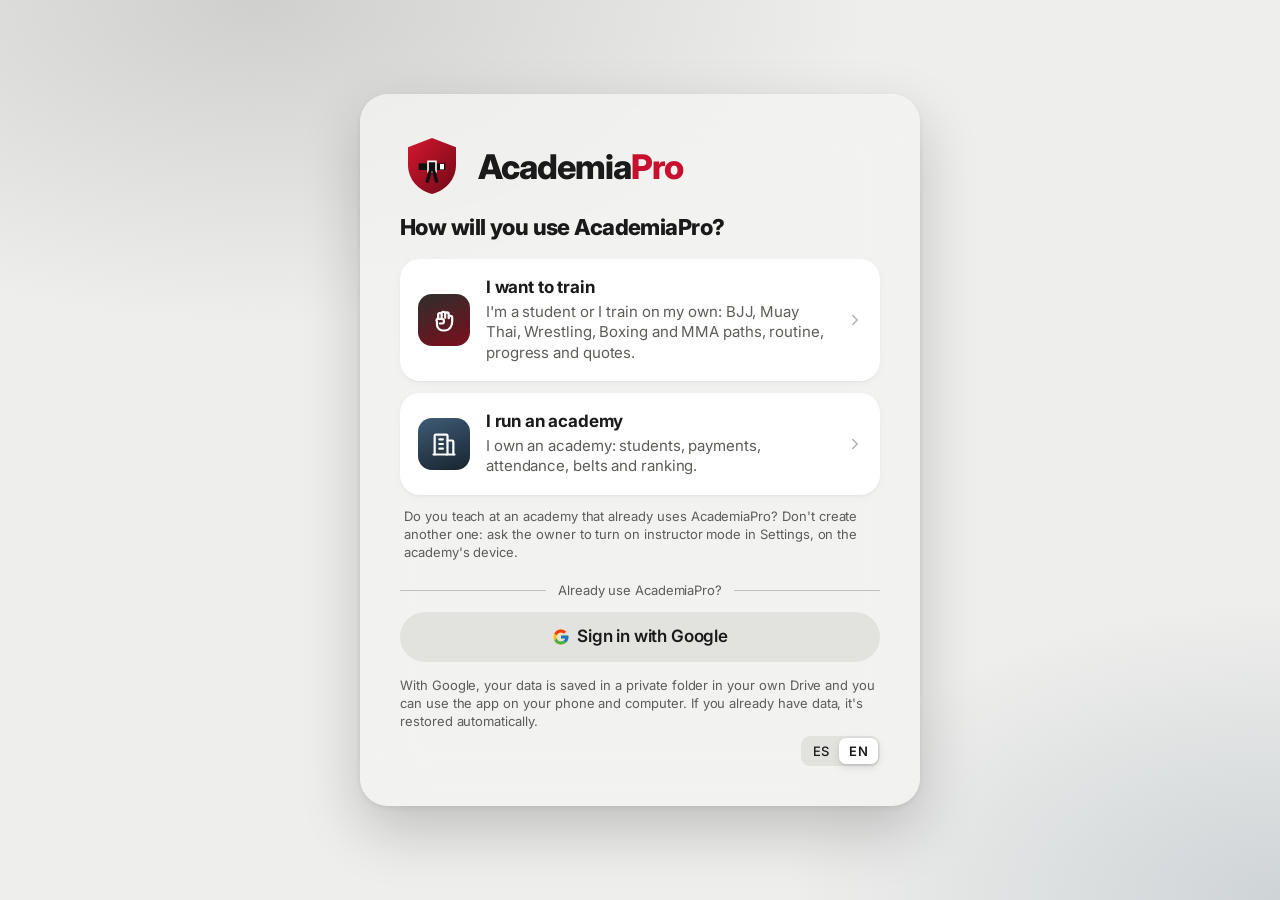
==== commit c4246dcb: "Escuchar: lectura en voz alta con las voces del navegador en entrenamiento, frases y Philly, con min" ====
--- a/index.html
+++ b/index.html
@@ -40,6 +40,7 @@
 <link rel="stylesheet" href="css/grados.css?v=3">
 <link rel="stylesheet" href="css/certificado.css?v=3">
 <link rel="stylesheet" href="css/frases.css?v=3">
+<link rel="stylesheet" href="css/voz.css?v=1">
 </head>
 <body>
 <div class="boot"><div class="boot-spin"></div></div>
--- a/css/app.css
+++ b/css/app.css
@@ -718,6 +718,9 @@
 @media (hover:hover){.back:hover{opacity:.75}}
 .back:active{opacity:.4}
 body.view-back #main > .back{display:none}
+/* el «atrás» propio de Entrenamiento se pinta a veces después (módulos que cargan solos): la barra ya tiene el suyo.
+   En las raíces de pestaña del estudiante no hay «atrás» */
+body.has-back #main > .en-back,body.tab-root #main > .back{display:none}
 .profile{display:flex;gap:22px;align-items:center;flex-wrap:wrap;background:linear-gradient(160deg,color-mix(in srgb,var(--graphite) 9%,var(--surface)),var(--surface) 60%);box-shadow:inset 0 3px 0 var(--tint),var(--shadow-sm)}
 [data-theme=dark] .profile{background:linear-gradient(160deg,#2a1013,var(--surface) 62%)}
 .pf-photo .avatar{box-shadow:0 0 0 4px var(--surface),0 8px 24px rgba(0,0,0,.18)}
@@ -846,6 +849,34 @@
 .w-feats li:nth-child(4) .ic{background:var(--chip-burnt)} .w-feats li:nth-child(5) .ic{background:var(--chip-brass)}
 .w-actions{display:flex;gap:10px;flex-wrap:wrap;margin-bottom:14px}
 .w-actions .btn{flex:1;--bh:50px;font-size:17px;border-radius:999px}
+/* bienvenida: elegir cómo se usa (tarjetas grandes, como las de Ajustes de iOS al configurar) */
+.w-q{font:800 var(--fs-title2)/1.2 var(--font-display);letter-spacing:-.026em;margin:6px 0 18px}
+.w-roles{display:flex;flex-direction:column;gap:12px;margin-bottom:12px}
+.w-note{margin:0 4px 20px;line-height:1.4}
+.w-role{display:flex;align-items:center;gap:16px;width:100%;text-align:left;padding:18px 16px 18px 18px;border:0;border-radius:var(--radius-lg);background:var(--surface);color:var(--text);
+  box-shadow:var(--shadow-1);cursor:pointer;font:inherit;transition:transform var(--dur-spring) var(--spring),box-shadow var(--dur-fast) var(--ease-std),background var(--dur-fast) var(--ease-std)}
+@media (hover:hover){.w-role:hover{box-shadow:var(--shadow-2)}}
+.w-role:active{transform:scale(.98);transition-duration:var(--dur-press)}
+.w-role:focus-visible{outline:3px solid color-mix(in srgb,var(--focus) 70%,transparent);outline-offset:2px}
+.w-role-ic{flex:none;display:grid;place-items:center;width:52px;height:52px;border-radius:14px;color:#fff;background:linear-gradient(160deg,#2E2E2C,#7A0F1C)}
+.w-role-ic.ac{background:linear-gradient(160deg,#3E5C76,#18242F)}
+.w-role-ic .ic{width:28px;height:28px;stroke-width:1.9}
+.w-role-t{display:flex;flex-direction:column;gap:4px;min-width:0;flex:1}
+.w-role-t b{font:700 var(--fs-headline)/1.25 var(--font);letter-spacing:-.01em}
+.w-role-t span{font-size:var(--fs-subhead);line-height:1.35;color:var(--muted)}
+.w-role-go{flex:none;width:18px;height:18px;color:var(--label-3)}
+.w-or{display:flex;align-items:center;gap:12px;margin:0 0 12px;color:var(--muted);font-size:var(--fs-footnote)}
+.w-or::before,.w-or::after{content:"";flex:1;height:.5px;background:var(--separator)}
+.w-back{margin:-14px 0 10px -10px;--bh:36px;color:var(--accent2);font-weight:500;padding:0 10px}
+.w-back .ic{width:20px;height:20px}
+.w-form{margin:0 0 20px;display:flex;flex-direction:column;gap:14px}
+.w-form .field{margin:0}
+.w-legal{margin-top:4px}
+.w-actions .btn .ic{width:20px;height:20px}
+/* barra lateral: subtítulo del modo (profesor con candado) */
+.brand-sub{display:inline-flex;align-items:center;gap:4px}
+.brand-sub .ic{width:12px;height:12px}
+[data-rol=profesor] .brand-sub{color:var(--warn);font-weight:600}
 
 /* =========================================================================================
    10. i18n, sincronización, buscador, hojas, instalar
@@ -1114,6 +1145,9 @@
   .w-card{padding:28px 22px;border-radius:var(--radius-xl)}
   .w-actions{flex-direction:column}
   .w-actions .btn{width:100%;flex:none}
+  .w-role{padding:16px 14px;gap:14px}
+  .w-role-ic{width:46px;height:46px;border-radius:12px}
+  .w-q{margin-bottom:14px}
   .toolbar .btn span{display:none}
   .filters{gap:6px}
   .filters select{flex:1;min-width:0}
--- a/css/entreno.css
+++ b/css/entreno.css
@@ -813,3 +813,22 @@
 .seg.en-mins{display:flex;flex-wrap:nowrap;width:100%}
 .seg.en-mins label{flex:1 1 0;min-width:0}
 .seg.en-mins span{padding:4px 2px;font-size:13px}
+
+/* ---------- lectura en voz alta (js/voz.js, css/voz.css) ---------- */
+.en-hero-act{display:flex;align-items:center;flex-wrap:wrap;gap:10px;margin-top:18px}
+.en-hero .en-hero-act .en-go{margin-top:0}
+.en-hero-act .voz-btn{height:36px;padding:0 15px 0 12px}
+.en-hero .en-more + .en-hero-act{margin-top:10px}
+.en-sec-row{display:flex;align-items:center;justify-content:space-between;gap:10px;margin:28px 4px 10px}
+.en-sec-row > .en-sec{margin:0;min-width:0}
+.en-glo-s{display:flex;align-items:flex-start;gap:8px}
+.en-glo-s .en-search{flex:1;min-width:0}
+.en-glo-s .voz-btn{height:38px;border-radius:var(--radius-sm)}
+.en-term:has(> .en-term-voz){padding-right:52px}
+.en-term > .voz-btn.en-term-voz{position:absolute;top:9px;right:10px;width:32px;height:32px;background:transparent;color:var(--accent2)}
+.en-term > .voz-btn.en-term-voz .ic{width:18px;height:18px}
+@media (hover:hover){ .en-term > .voz-btn.en-term-voz:hover{background:var(--fill-3)} }
+.en-term > .voz-btn.en-term-voz.on{background:var(--accent);color:#fff}
+html.voz-no .en-term:has(> .en-term-voz){padding-right:16px}
+.en-tds.voz-on,.en-hero.voz-on{outline-offset:-3px}
+@media (pointer:coarse){ .en-term > .voz-btn.en-term-voz{width:40px;height:40px;top:6px;right:6px} }
--- a/css/dash.css
+++ b/css/dash.css
@@ -27,7 +27,7 @@
 .dh-leg{list-style:none;margin:0;padding:0;flex:1;min-width:0;display:grid;grid-template-columns:repeat(3,minmax(0,1fr));gap:12px 20px}
 .dh-leg li{display:flex;flex-direction:column;min-width:0}
 .dh-l{font-size:var(--fs-subhead);font-weight:600;letter-spacing:var(--tr-subhead)}
-.dh-leg .accent .dh-l{color:var(--accent2)} .dh-leg .ok .dh-l{color:var(--ok)} .dh-leg .info .dh-l{color:var(--info)}
+.dh-leg .accent .dh-l{color:var(--accent2)} .dh-leg .gold .dh-l{color:var(--gold)} .dh-leg .ok .dh-l{color:var(--ok)} .dh-leg .info .dh-l{color:var(--info)}
 .dh-v{font:700 28px/1.15 var(--font-display);letter-spacing:-.02em;font-variant-numeric:tabular-nums;white-space:nowrap;overflow:hidden;text-overflow:ellipsis}
 .dh-v small{font-size:17px;font-weight:600;color:var(--muted);letter-spacing:-.01em;margin-left:1px}
 .dh-p{font-size:var(--fs-footnote);color:var(--muted);font-variant-numeric:tabular-nums}
@@ -73,6 +73,9 @@
 
 /* ---------- baldosas de estadística ---------- */
 .dash-kpis{display:grid;grid-template-columns:repeat(3,minmax(0,1fr));gap:12px;margin-bottom:var(--sp-5)}
+.dash-kpis.k4{grid-template-columns:repeat(4,minmax(0,1fr))}
+.dh-mode{display:inline-flex;align-items:center;gap:6px;font-weight:600;color:var(--warn)}
+.dh-mode .ic{width:15px;height:15px}
 .dstat{display:flex;flex-direction:column;align-items:stretch;gap:6px;min-width:0;padding:14px 16px 15px;border:0;border-radius:var(--r);background:var(--surface);box-shadow:var(--shadow-sm);
   font:inherit;color:inherit;text-align:left;cursor:pointer;-webkit-user-select:none;user-select:none;
   transition:transform var(--dur-spring) var(--spring),background-color var(--dur-fast) var(--ease-std)}
@@ -202,7 +205,7 @@
   .dh-l{font-size:var(--fs-footnote)}
   .dh-p{display:none}
   .dash-notes,.dash-hero,.dash-kpis{margin-bottom:var(--sp-4)}
-  .dash-kpis{grid-template-columns:repeat(2,minmax(0,1fr));gap:10px}
+  .dash-kpis,.dash-kpis.k4{grid-template-columns:repeat(2,minmax(0,1fr));gap:10px}
   .dstat{padding:12px 14px 13px}
   .dstat-l{font-size:var(--fs-footnote);white-space:normal;display:-webkit-box;-webkit-box-orient:vertical;-webkit-line-clamp:2;line-clamp:2}
   .dstat-h{align-items:flex-start}
--- a/css/leads.css
+++ b/css/leads.css
@@ -317,3 +317,12 @@
 .dif-fin{display:flex;flex-direction:column;align-items:center;text-align:center;gap:8px;padding:20px 0}
 .dif-fin > .ic{width:48px;height:48px;color:var(--ok)}
 .dif-foot .btn:disabled{opacity:.45;cursor:not-allowed}
+/* Ajustes · lectura en voz alta */
+.aj-voz .aj-voz-sel{appearance:none;-webkit-appearance:none;flex:0 1 auto;width:auto;min-width:0;max-width:min(62%,280px);margin-left:auto;padding:6px 20px 6px 4px;border:0;border-radius:8px;outline:none;
+  background:transparent url("data:image/svg+xml,%3Csvg xmlns='http://www.w3.org/2000/svg' width='10' height='14' viewBox='0 0 10 14' fill='none' stroke='%238e8e93' stroke-width='1.8' stroke-linecap='round' stroke-linejoin='round'%3E%3Cpath d='m2 5 3-3 3 3M2 9l3 3 3-3'/%3E%3C/svg%3E") no-repeat right 4px center;
+  color:var(--muted);font-size:var(--fs-body);text-align:right;text-overflow:ellipsis;white-space:nowrap;overflow:hidden;cursor:pointer}
+.aj-voz .aj-voz-sel:disabled{background-image:none;padding-right:4px;cursor:default}
+.aj-voz .aj-voz-sel option{background:var(--bg-elevated);color:var(--text)}
+.aj-voz .aj-voz-sel:focus-visible{outline:3px solid color-mix(in srgb,var(--focus) 70%,transparent);outline-offset:2px}
+.aj-voz [data-voz-probar] .aj-l{flex:none}
+.aj-voz .aj-voz-n{flex:1 1 auto;min-width:0;overflow:hidden;text-overflow:ellipsis;white-space:nowrap}
--- a/css/frases.css
+++ b/css/frases.css
@@ -240,3 +240,11 @@
   .fr-stamp{transform:none!important}
   .fr-stamp.up{transform:translateX(-50%)!important}
 }
+
+/* ---------- lectura en voz alta (js/voz.js) ---------- */
+.fr-sec-r{display:flex;align-items:center;gap:10px;flex:none;align-self:center}
+.fr-day.voz-on,.fr-card.voz-on{outline-color:rgba(255,255,255,.9)!important;outline-offset:-3px}
+/* favorita que suena: va sobre la superficie blanca de la lista, así que el anillo es rojo y por dentro (la lista recorta) */
+.fr-fav.voz-on{outline-offset:-3px;border-radius:12px;background:var(--fill-4)}
+.icon-btn[data-voz].on{background:var(--accent);color:#fff}
+.fr-pill[data-voz].on .ic{fill:none;stroke:#C8102E}
--- a/css/voz.css
+++ b/css/voz.css
@@ -0,0 +1,101 @@
+/* Lectura en voz alta (js/voz.js): botón «Escuchar», resaltado del bloque que suena y reproductor flotante.
+   Usa los tokens de la app con valores de respaldo, así sirve también en philly/ (que pone los suyos en --vz-*). */
+:root{
+  --vz-fg:var(--label,var(--text,#F2F2F0));
+  --vz-muted:var(--muted,#A1A19C);
+  --vz-acc:var(--accent,#C41E30);          /* relleno con texto blanco encima */
+  --vz-acc-fg:#fff;
+  --vz-acc-t:var(--accent2,#FF4B57);       /* texto e iconos rojos */
+  --vz-fill:var(--fill-3,rgba(118,118,128,.24));
+  --vz-fill-2:var(--fill-2,rgba(118,118,128,.32));
+  --vz-glass:var(--material-thick,rgba(24,24,24,.92));
+  --vz-shadow:var(--shadow-float,0 0 0 .5px rgba(255,255,255,.1),0 12px 40px rgba(0,0,0,.65));
+  --vz-spring:var(--spring-bouncy,cubic-bezier(.3,1.5,.45,1));
+  --vz-ease:var(--ease-out-ios,cubic-bezier(.32,.72,0,1));
+}
+html.voz-no [data-voz],html.voz-no .voz-only{display:none!important}
+
+/* ---------- botón ---------- */
+.voz-btn{display:inline-flex;align-items:center;justify-content:center;gap:6px;height:32px;padding:0 13px 0 10px;border:0;border-radius:999px;flex:none;
+  background:var(--vz-fill);color:var(--vz-acc-t);font:600 14px/1 var(--font,inherit);letter-spacing:-.01em;cursor:pointer;white-space:nowrap;
+  transition:background var(--dur-fast,.2s),color var(--dur-fast,.2s),transform var(--dur-spring,.55s) var(--spring,cubic-bezier(.25,1.1,.4,1));-webkit-tap-highlight-color:transparent}
+.voz-btn .ic{width:18px;height:18px;flex:none}
+.voz-btn.solo{width:32px;padding:0}
+.voz-btn:hover{background:var(--vz-fill-2)}
+.voz-btn:active{transform:scale(.92);transition-duration:var(--dur-press,.14s)}
+.voz-btn.on{background:var(--vz-acc);color:var(--vz-acc-fg)}
+.voz-btn[data-voz-st=pause] .ic{opacity:.9}
+[data-voz][data-voz-st=play] .ic{animation:vz-pulse 1.6s var(--vz-ease) infinite}
+@keyframes vz-pulse{50%{transform:scale(.86)}}
+/* sobre degradados oscuros (tarjetas de frases, héroes) */
+.voz-btn.light{background:rgba(255,255,255,.16);color:#fff;-webkit-backdrop-filter:blur(10px);backdrop-filter:blur(10px)}
+.voz-btn.light:hover{background:rgba(255,255,255,.24)}
+.voz-btn.light.on{background:#fff;color:#1A1A1A}
+@media (pointer:coarse){
+  .voz-btn{height:36px;font-size:15px}
+  .voz-btn.solo{width:36px}
+  .voz-btn.solo::after{content:"";position:absolute;inset:-4px}
+  .voz-btn.solo{position:relative}
+}
+
+/* ---------- bloque que suena ---------- */
+/* el anillo va por fuera del bloque, así no pisa números ni textos pegados al borde, y sigue la esquina redonda.
+   :where() deja el radio en 0 de especificidad: las tarjetas conservan el suyo y los bloques sin radio toman 12px.
+   Las tarjetas a sangre (héroes, frases) lo llevan por dentro con su propio outline-offset. */
+.voz-on{outline:2.5px solid var(--vz-acc-t)!important;outline-offset:4px;scroll-margin:96px 0 120px;transition:outline-color var(--dur-fast,.2s)}
+:where(.voz-on){border-radius:12px}
+
+/* ---------- reproductor ---------- */
+.voz-player{position:fixed;z-index:60;right:24px;bottom:24px;width:min(400px,calc(100vw - 48px));display:flex;align-items:center;gap:10px;padding:8px 8px 8px 8px;
+  border-radius:999px;background:var(--vz-glass);-webkit-backdrop-filter:var(--blur-thick,saturate(190%) blur(30px));backdrop-filter:var(--blur-thick,saturate(190%) blur(30px));
+  box-shadow:var(--vz-shadow);color:var(--vz-fg);font-family:var(--font,inherit);
+  opacity:0;transform:translateY(calc(100% + 32px)) scale(.92);transform-origin:50% 100%;
+  transition:transform var(--dur-spring,.55s) var(--vz-spring),opacity var(--dur-fast,.2s) var(--vz-ease)}
+.voz-player.in{opacity:1;transform:none}
+.voz-player[hidden]{display:none}
+.voz-player button{border:0;background:none;color:inherit;font:inherit;cursor:pointer;-webkit-tap-highlight-color:transparent;flex:none;
+  transition:transform var(--dur-spring,.55s) var(--spring,cubic-bezier(.25,1.1,.4,1)),background var(--dur-fast,.2s),opacity var(--dur-fast,.2s)}
+.voz-player button:active{transform:scale(.88);transition-duration:var(--dur-press,.14s)}
+.voz-player button:disabled{opacity:.35;cursor:default}
+.voz-player button:disabled:active{transform:none}
+.vz-main{width:44px;height:44px;border-radius:50%;display:grid;place-items:center;background:var(--vz-acc)!important;color:var(--vz-acc-fg)!important}
+.vz-main .ic{width:22px;height:22px}
+.vz-info{flex:1;min-width:0;display:flex;flex-direction:column;gap:2px}
+.vz-t{font-size:14px;font-weight:600;letter-spacing:-.01em;white-space:nowrap;overflow:hidden;text-overflow:ellipsis;line-height:1.25}
+.vz-s{font-size:12px;color:var(--vz-muted);font-variant-numeric:tabular-nums;line-height:1.2}
+.vz-bar{display:block;height:3px;border-radius:2px;background:var(--vz-fill);overflow:hidden;margin-top:3px}
+.vz-bar > i{display:block;height:100%;background:var(--vz-acc-t);transform-origin:0 50%;transform:scaleX(0);transition:transform var(--dur-base,.35s) var(--vz-ease)}
+.vz-ctl{display:flex;align-items:center;gap:2px;flex:none}
+.vz-ic{width:36px;height:36px;border-radius:50%;display:grid;place-items:center}
+.vz-ic:hover:not(:disabled),.vz-rate:hover{background:var(--vz-fill)}
+.vz-ic .ic{width:20px;height:20px}
+.vz-rate{min-width:46px;height:30px;padding:0 8px;border-radius:999px;background:var(--vz-fill)!important;font-size:13px!important;font-weight:700!important;font-variant-numeric:tabular-nums;letter-spacing:-.01em}
+.voz-player.paused .vz-bar > i{opacity:.55}
+
+/* celular: encima de la barra de pestañas */
+@media (max-width:760px){
+  .voz-player{left:10px;right:10px;width:auto;bottom:calc(12px + env(safe-area-inset-bottom));gap:8px;padding:6px}
+  .app ~ .voz-player{bottom:calc(var(--bottom-h,49px) + env(safe-area-inset-bottom) + 10px)}
+  .vz-main{width:46px;height:46px}
+  .vz-ic{width:40px;height:40px}
+  .vz-ctl{gap:0}
+  body.voz-open main{padding-bottom:calc(var(--bottom-h,49px) + 112px + env(safe-area-inset-bottom))}
+  .voz-btn:not(.solo).hide-s-txt{width:36px;padding:0}
+  .voz-btn:not(.solo).hide-s-txt span{display:none}
+}
+@media (max-width:360px){ .vz-ic[data-vz=prev]{display:none} }
+@media (min-width:761px){ body.voz-open main{padding-bottom:112px} }
+body.voz-open .fab{transform:translateY(-70px)}
+
+/* aviso propio (sin toast de la app) */
+.voz-aviso{position:fixed;left:50%;bottom:24px;z-index:70;max-width:calc(100vw - 32px);padding:12px 18px;border-radius:999px;background:var(--vz-glass);color:var(--vz-fg);
+  -webkit-backdrop-filter:blur(20px);backdrop-filter:blur(20px);box-shadow:var(--vz-shadow);font:600 14px/1.3 var(--font,inherit);
+  transform:translate(-50%,140%);opacity:0;transition:transform var(--dur-spring,.55s) var(--vz-spring),opacity .2s;pointer-events:none}
+.voz-aviso.in{transform:translate(-50%,0);opacity:1}
+
+@media (prefers-reduced-motion:reduce){
+  .voz-player,.voz-aviso,.vz-bar > i,.voz-btn{transition:opacity .15s!important}
+  .voz-player{transform:none}
+  [data-voz][data-voz-st=play] .ic{animation:none}
+}
+@media print{ .voz-btn,.voz-player{display:none!important} }
